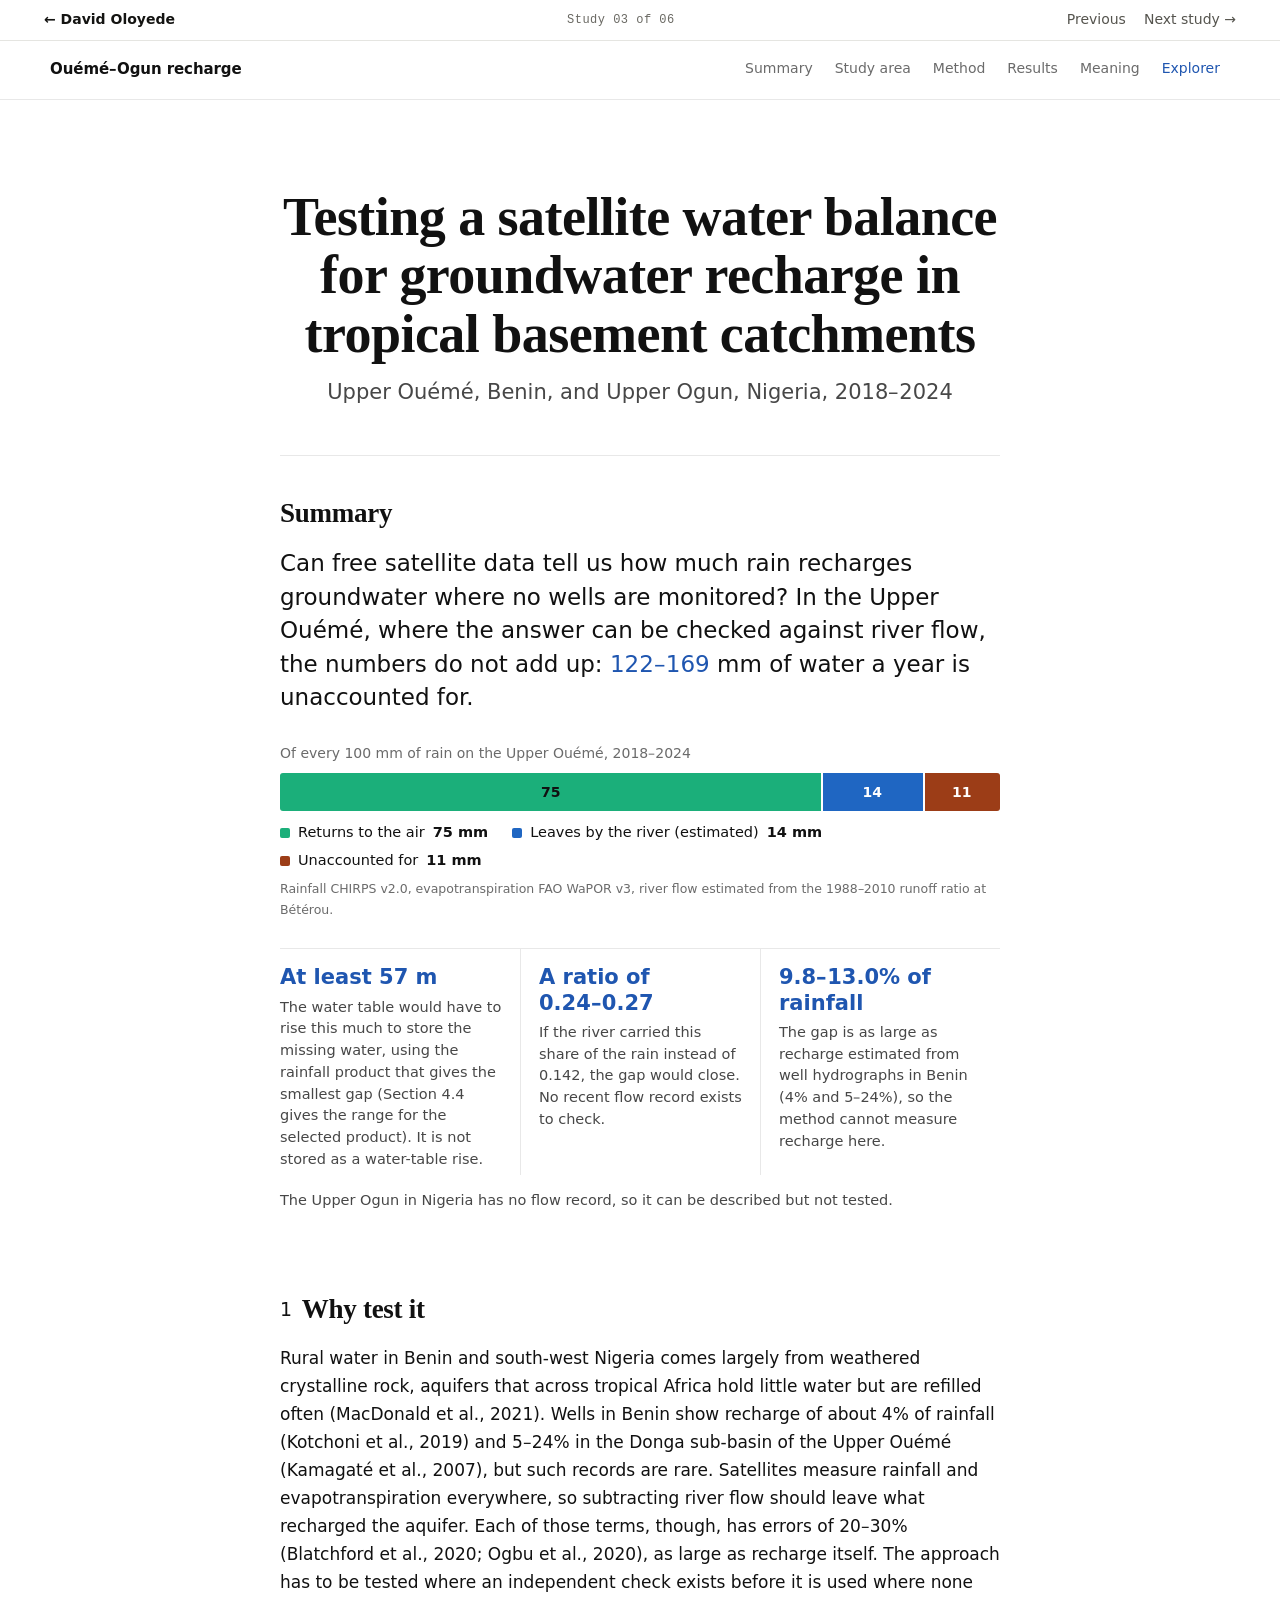
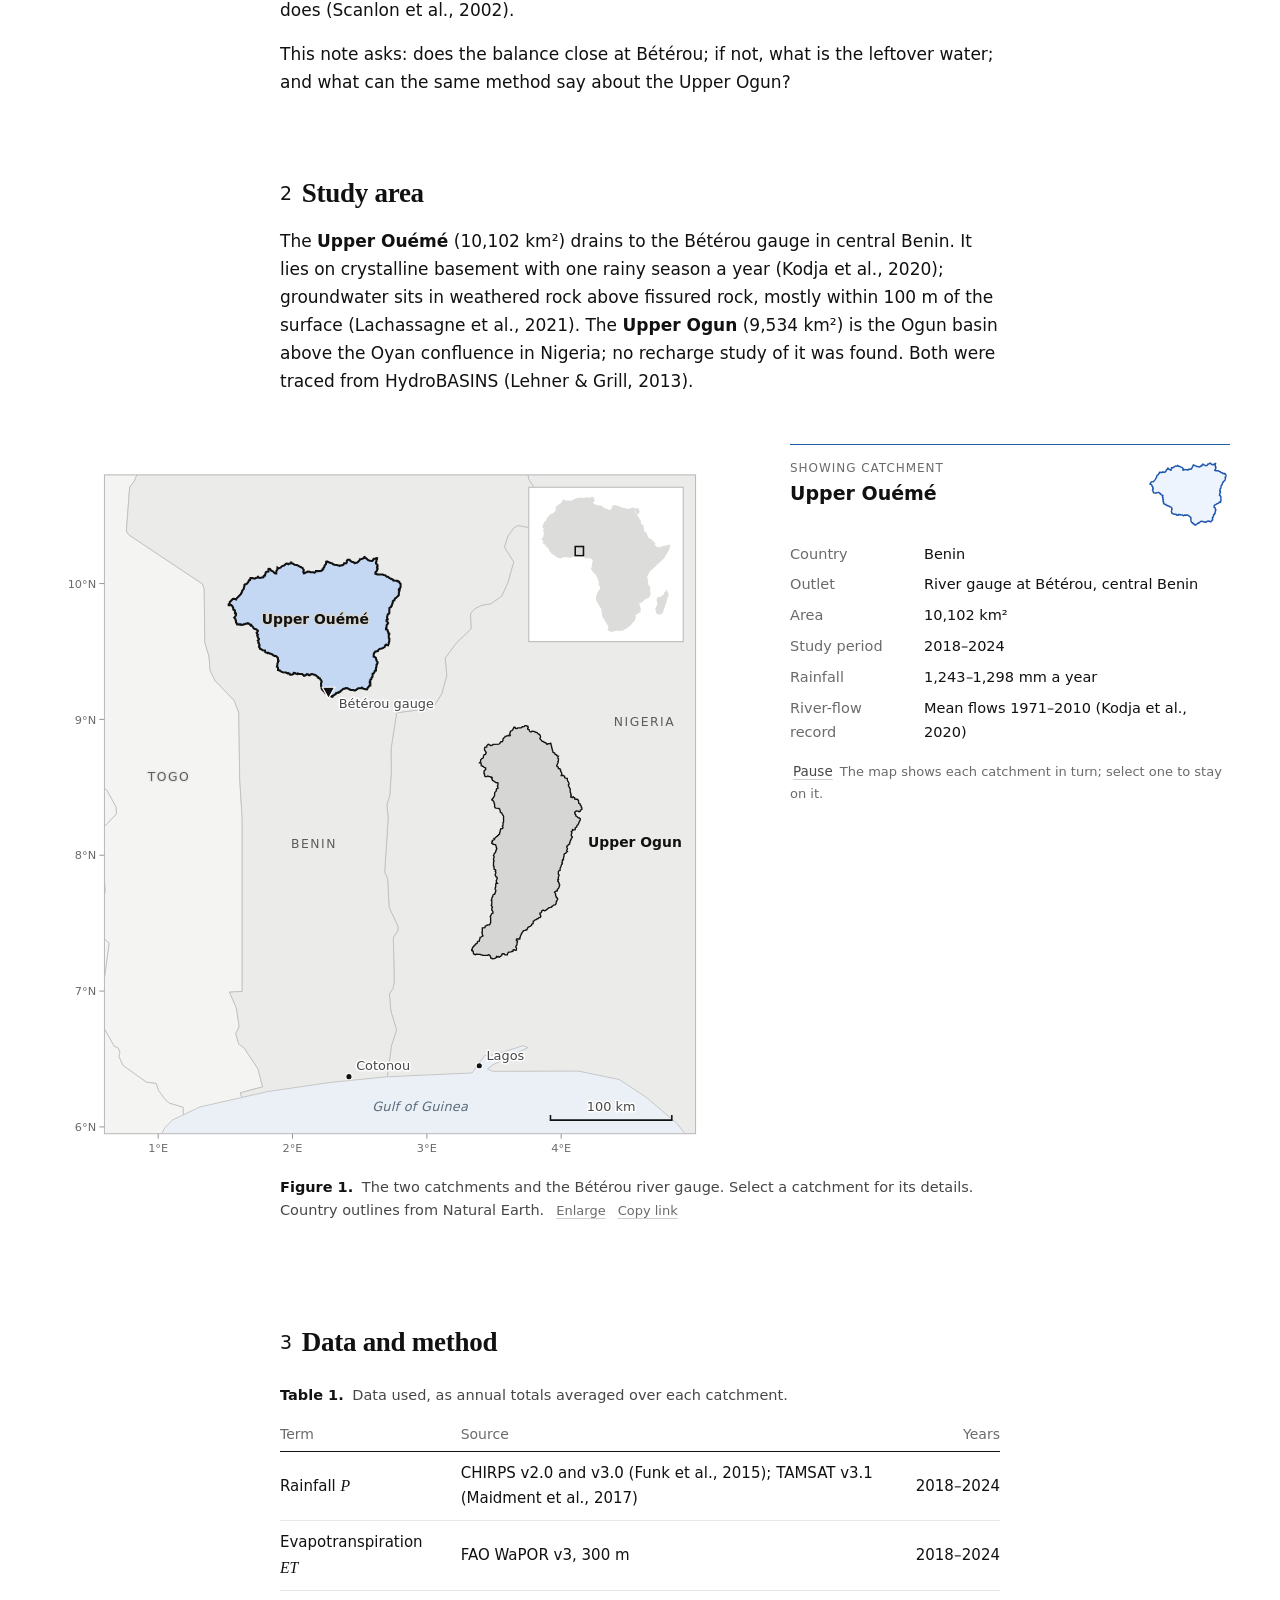
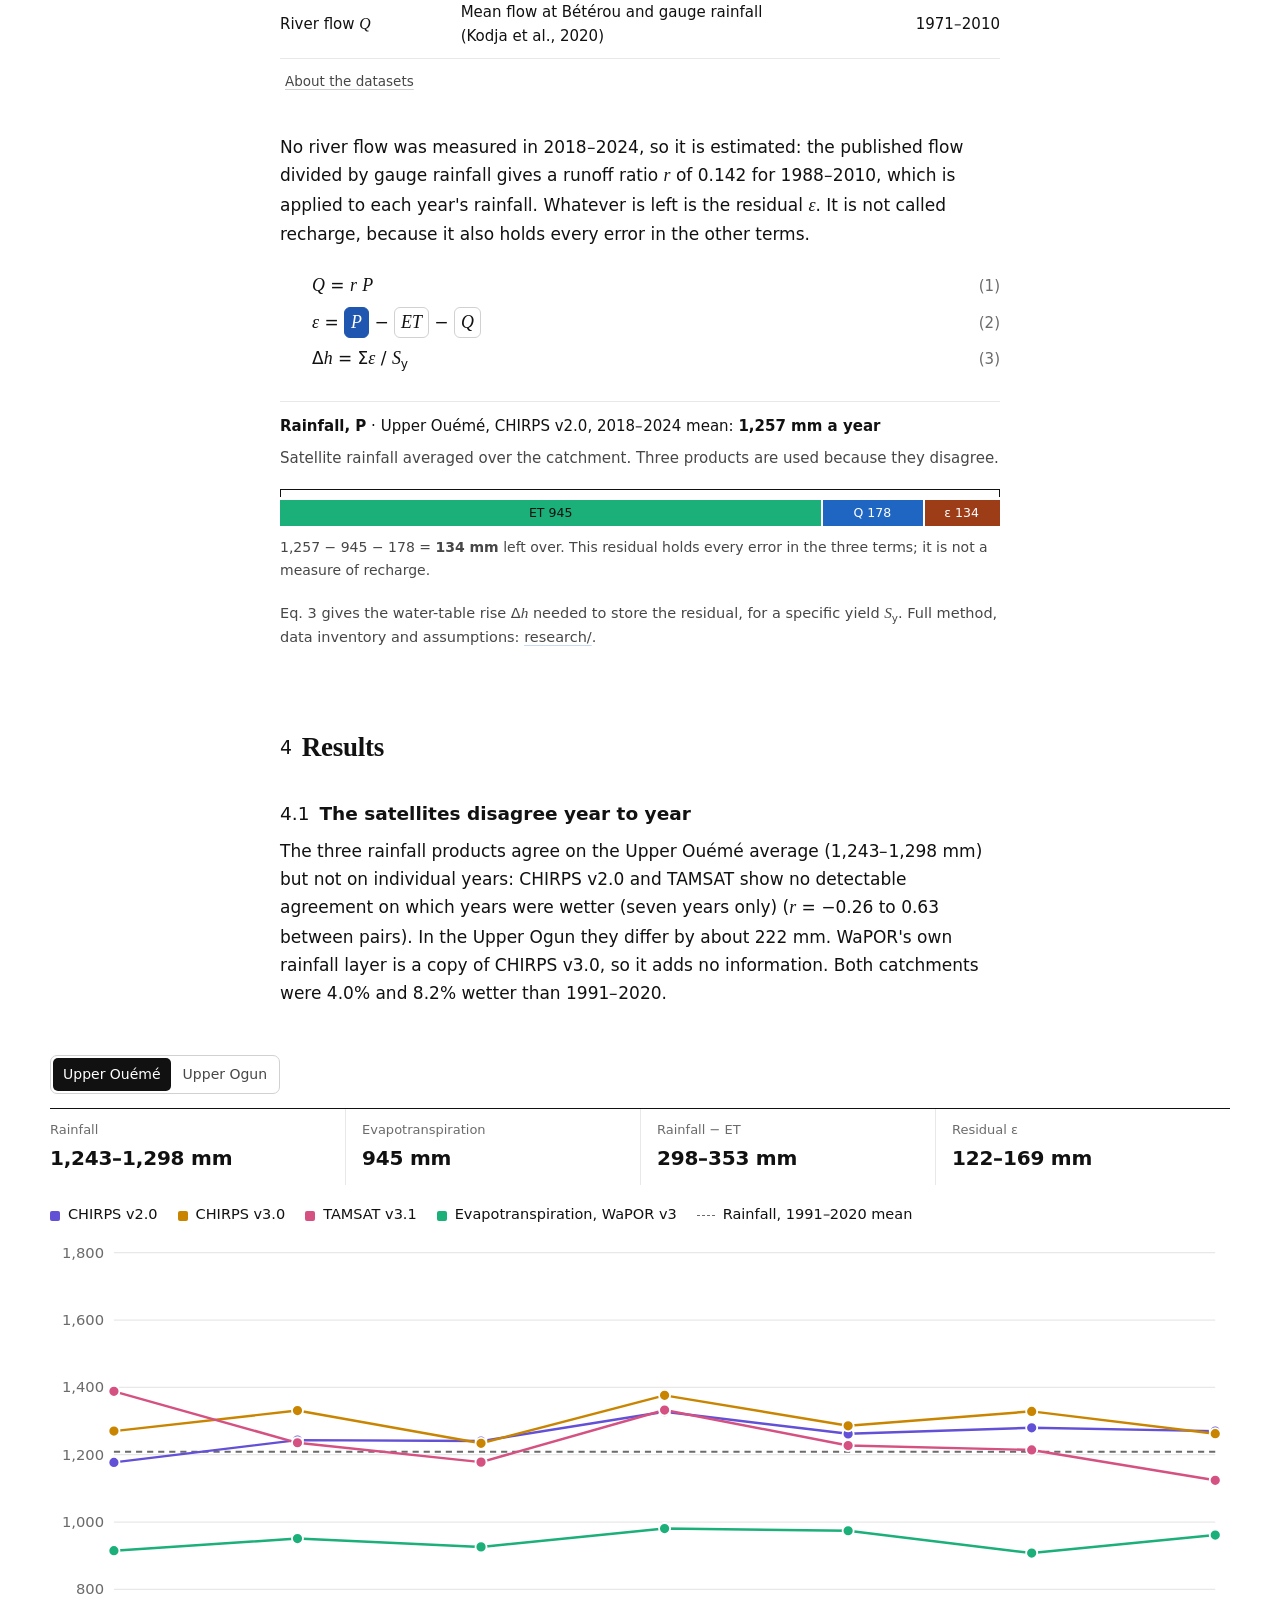
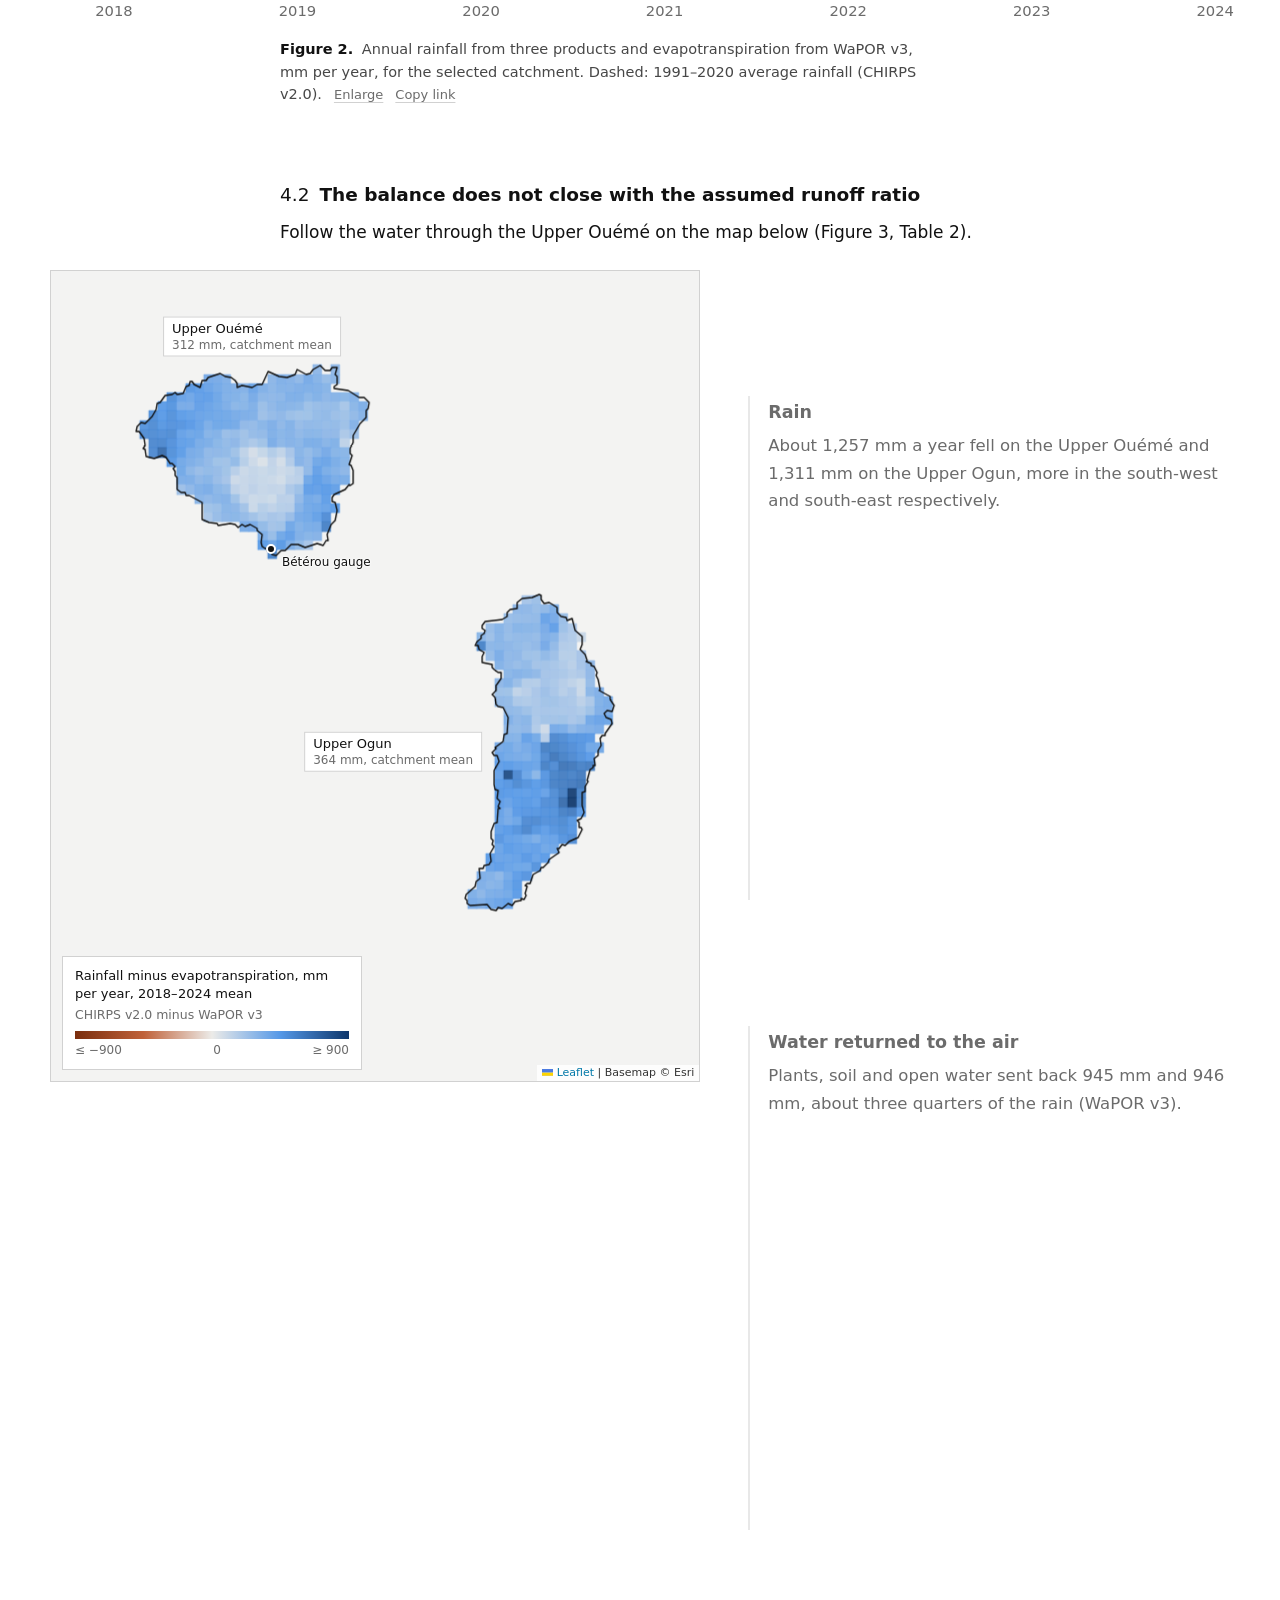
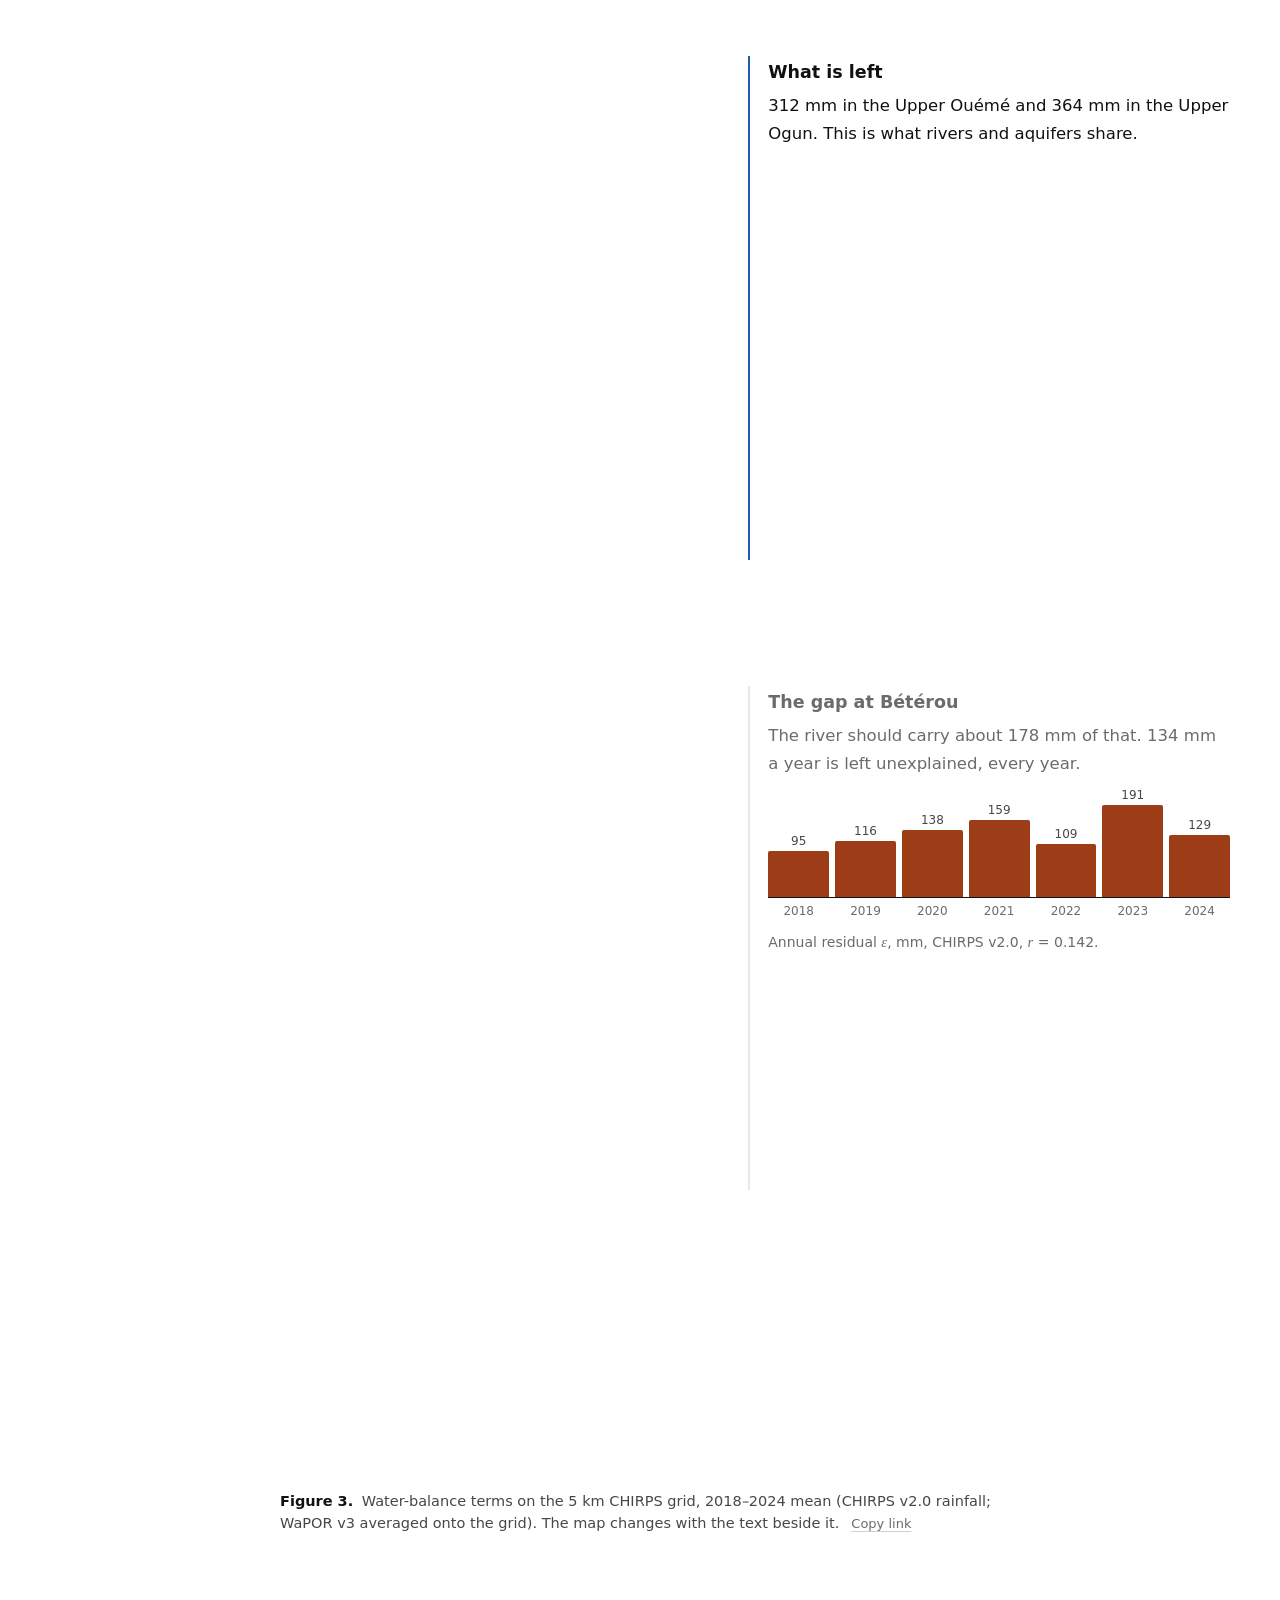
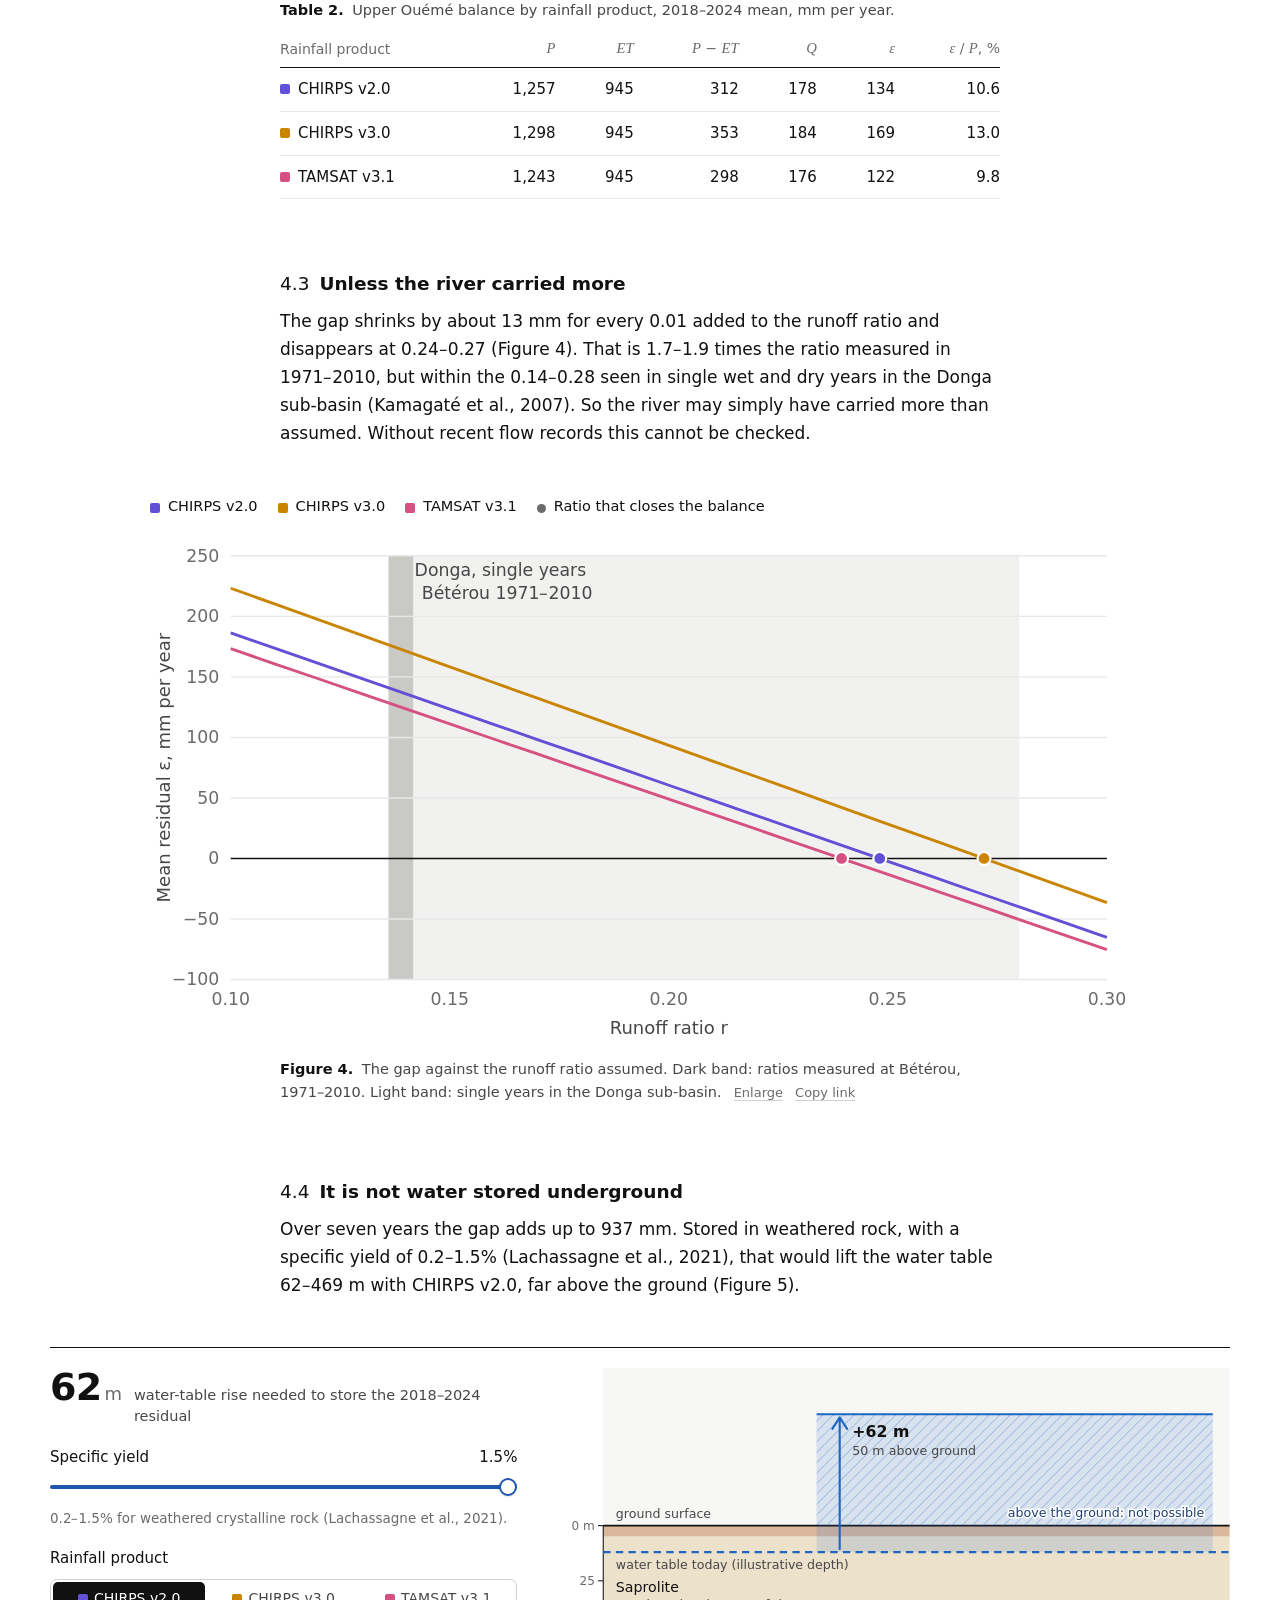
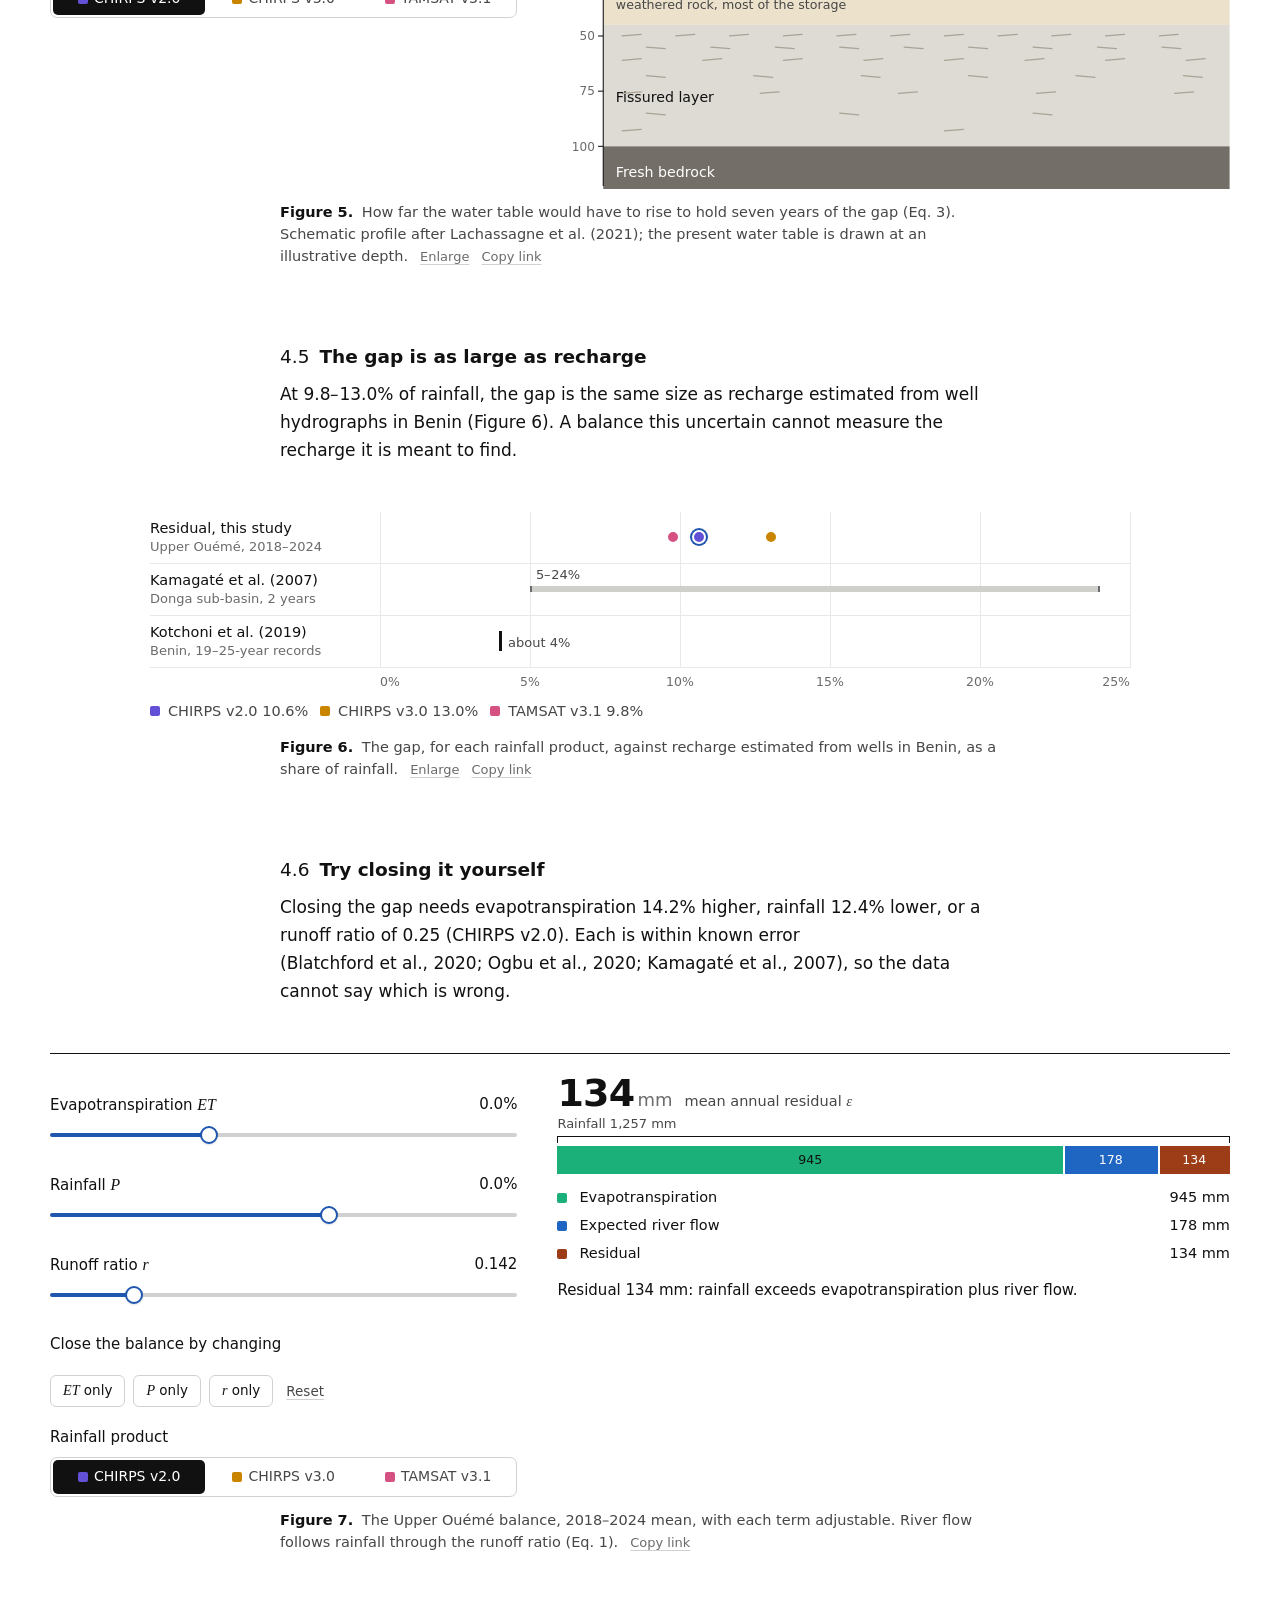
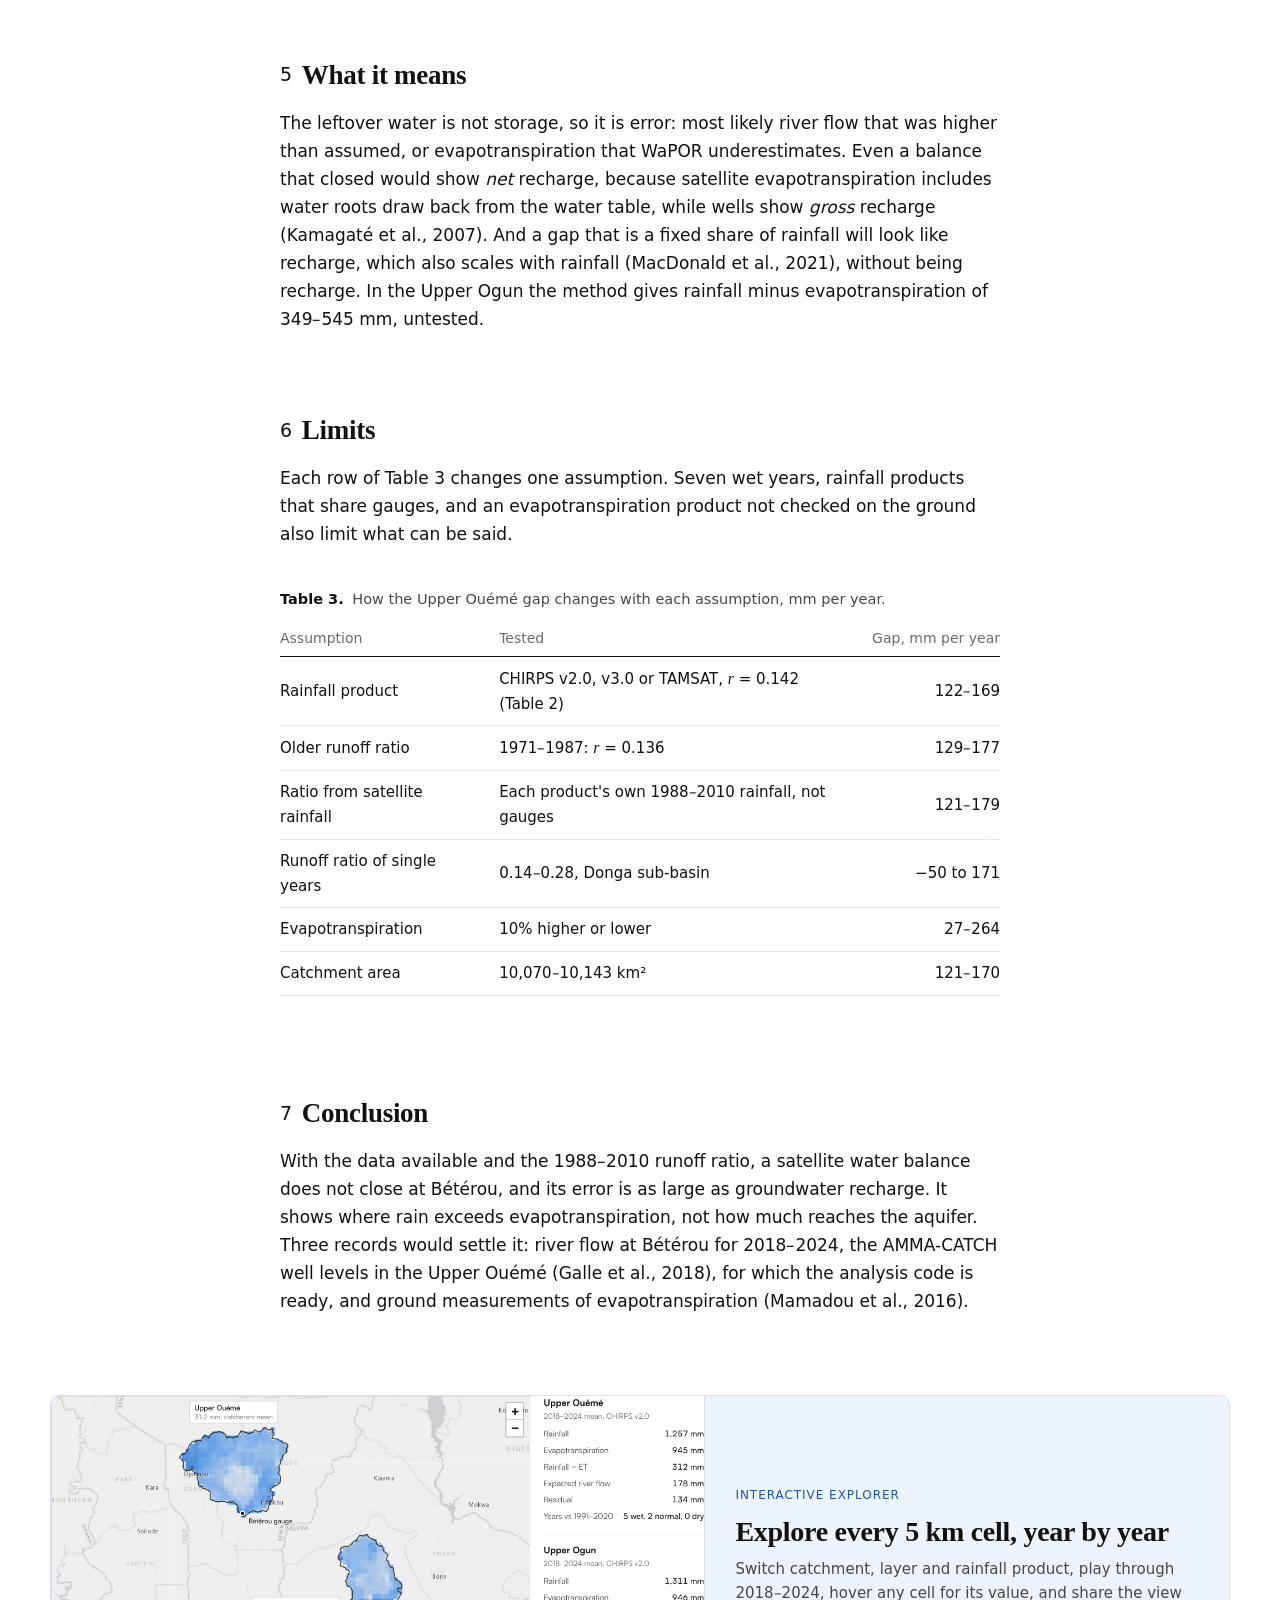
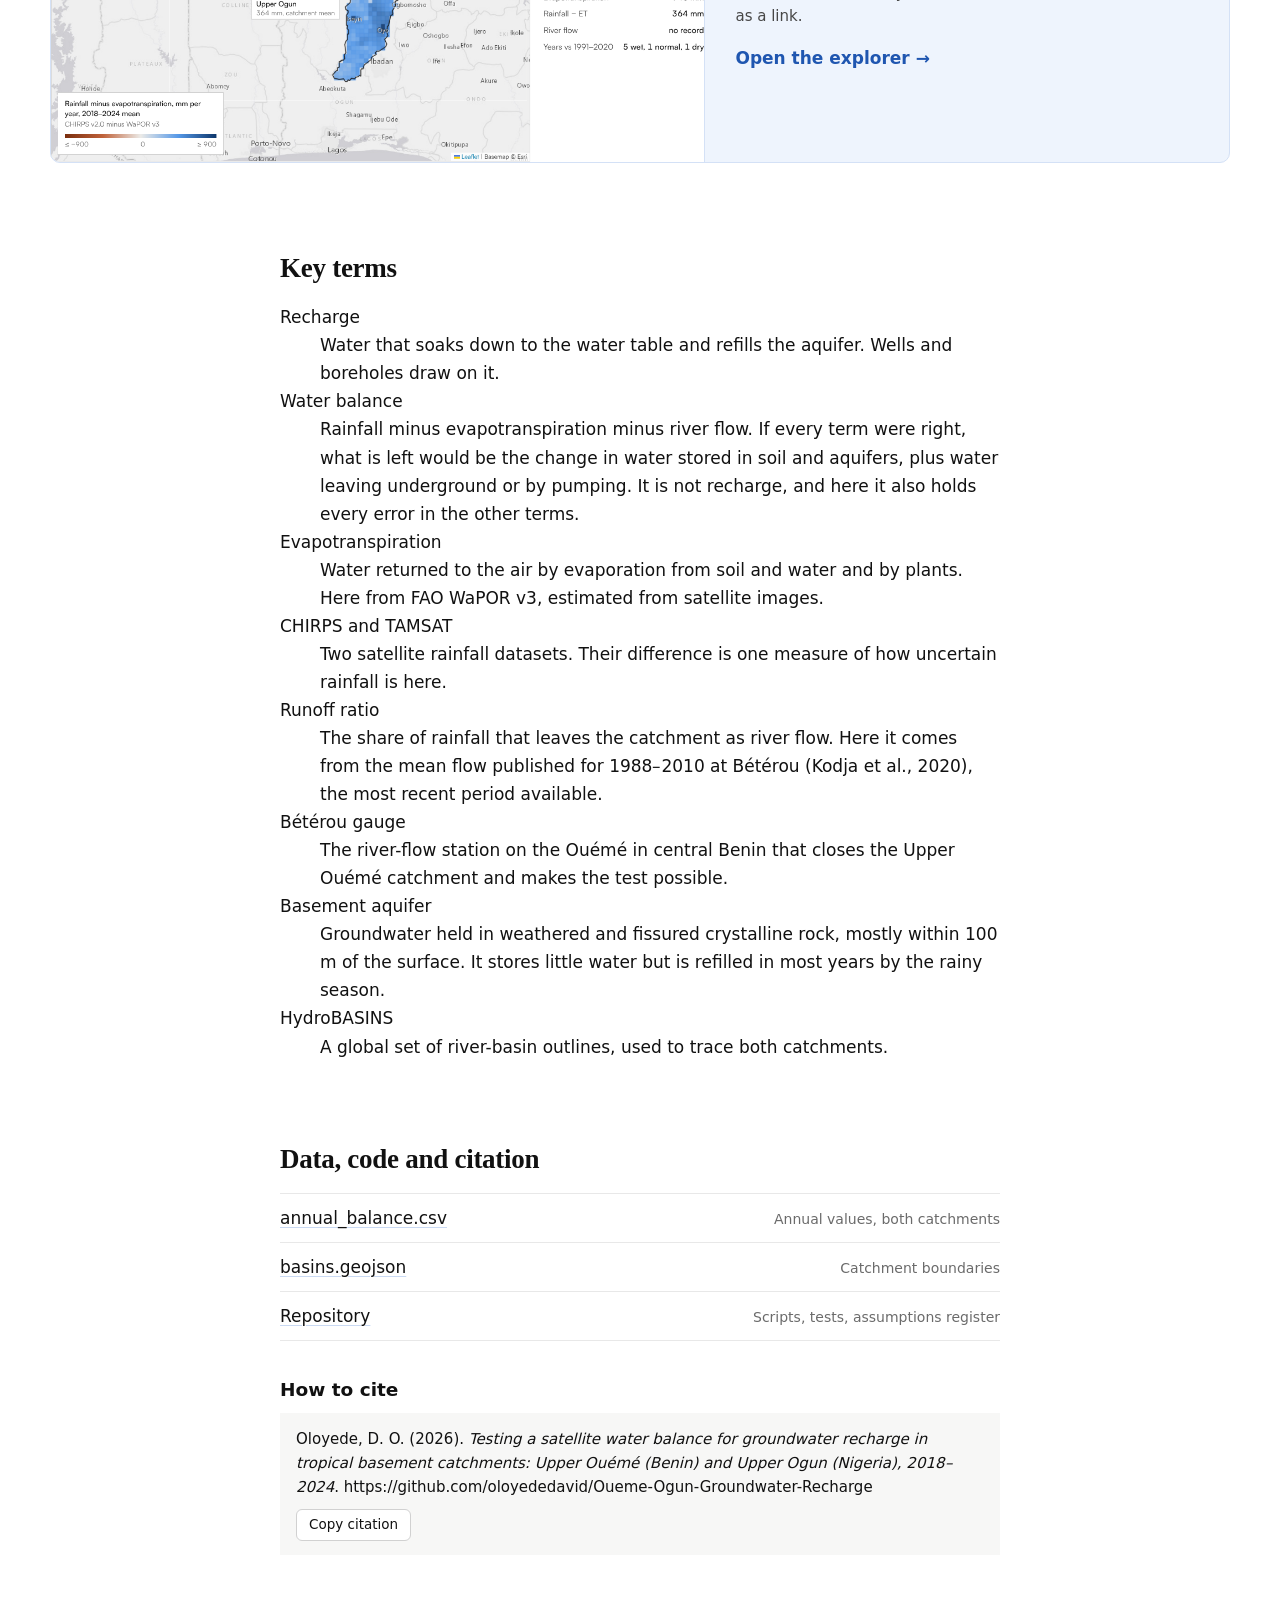
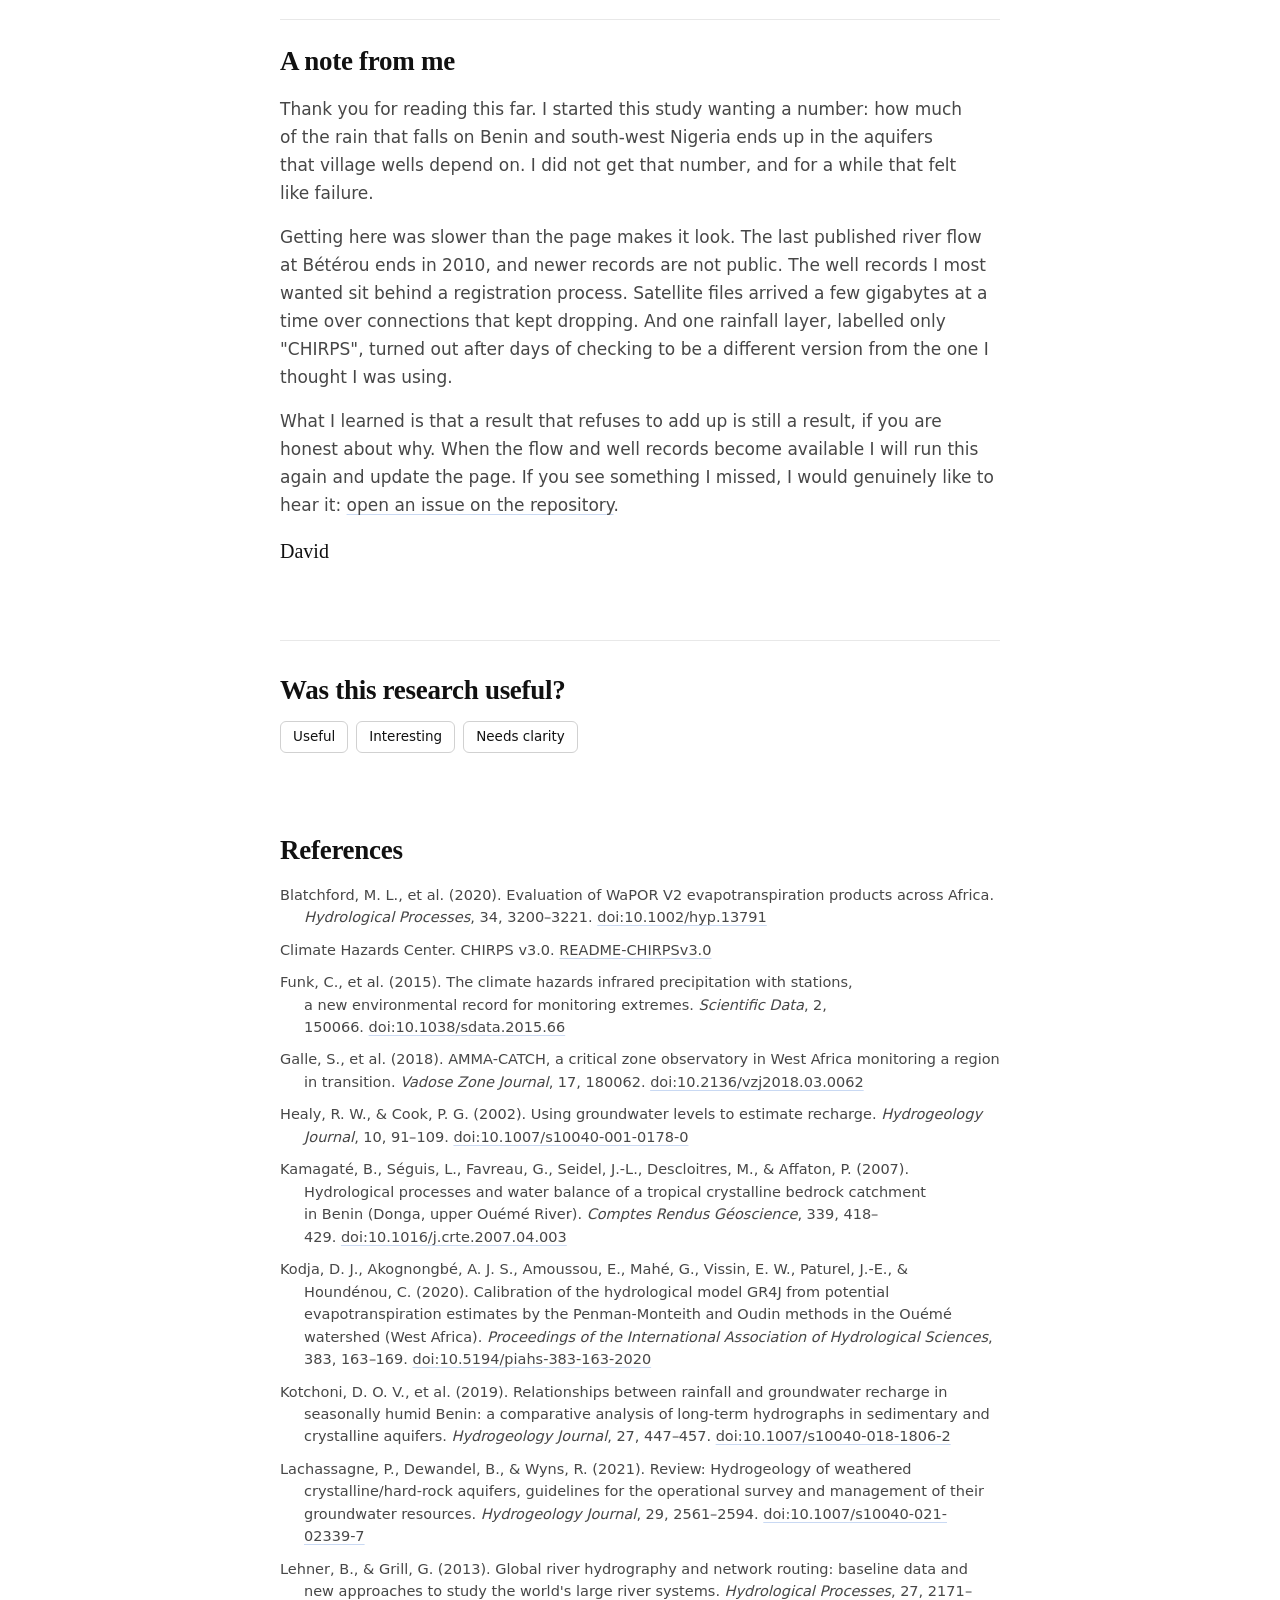
==== docs/index.html @ d3cb112f "Key terms on the study page" ====
<!DOCTYPE html>
<html lang="en">
<head>
    <meta charset="UTF-8">
    <meta name="viewport" content="width=device-width, initial-scale=1.0">
    <meta name="color-scheme" content="only light">
    <title>Testing a satellite water balance for groundwater recharge in tropical basement catchments</title>
<link rel="canonical" href="https://oloyededavid.github.io/Oueme-Ogun-Groundwater-Recharge/">
<meta property="og:image" content="https://oloyededavid.github.io/Oueme-Ogun-Groundwater-Recharge/assets/og.png">
<meta property="og:image:width" content="1200">
<meta property="og:image:height" content="630">
<meta name="twitter:card" content="summary_large_image">
    <meta name="description" content="A test of whether satellite rainfall (CHIRPS, TAMSAT) and evapotranspiration (FAO WaPOR v3) can estimate groundwater recharge in the Upper Ouémé (Benin), with an application to the Upper Ogun (Nigeria), 2018–2024.">
    <meta name="author" content="David Oloyede">
    <meta name="citation_title" content="Testing a satellite water balance for groundwater recharge in tropical basement catchments: Upper Ouémé (Benin) and Upper Ogun (Nigeria), 2018–2024">
    <meta name="citation_author" content="Oloyede, David">
    <meta name="citation_publication_date" content="2026/11/06">
    <meta name="citation_public_url" content="https://oloyededavid.github.io/Oueme-Ogun-Groundwater-Recharge/">
    <meta property="og:type" content="article">
    <meta property="og:title" content="Testing a satellite water balance for groundwater recharge in tropical basement catchments">
    <meta property="og:description" content="Upper Ouémé (Benin) and Upper Ogun (Nigeria), 2018–2024. With the runoff ratio observed in 1988–2010, the balance at Bétérou does not close, and the residual is as large as published recharge.">
    <meta property="og:url" content="https://oloyededavid.github.io/Oueme-Ogun-Groundwater-Recharge/">
    <link rel="icon" href="data:image/svg+xml,%3Csvg xmlns='http://www.w3.org/2000/svg' viewBox='0 0 32 32'%3E%3Crect width='32' height='32' rx='6' fill='%23111'/%3E%3Cpath d='M16 6c-3.6 4.6-5.6 7.7-5.6 10.2a5.6 5.6 0 0 0 11.2 0C21.6 13.7 19.6 10.6 16 6z' fill='%23fff'/%3E%3C/svg%3E">
    <link rel="preconnect" href="https://api.fontshare.com">
    <link rel="preconnect" href="https://cdn.fontshare.com" crossorigin>
    <link rel="stylesheet" href="https://api.fontshare.com/v2/css?f[]=satoshi@400,500,700&amp;display=swap">
    <link rel="stylesheet" href="https://api.fontshare.com/v2/css?f[]=zodiak@500,700&amp;display=swap">
    <link rel="stylesheet" href="vendor/leaflet-1.9.4/leaflet.css">
    <link rel="stylesheet" href="assets/style.css">
</head>
<body>
<!-- study-bar:start --><style>
.sn-bar{font:400 14px/1.4 'Range Dash','Satoshi',system-ui,-apple-system,'Segoe UI',sans-serif;background:#fff;border-bottom:1px solid #e5e5e1;color:#141412;position:relative;z-index:1000}
.sn-bar .sn-in{max-width:1240px;margin:0 auto;padding:4px 24px;display:flex;align-items:center;justify-content:space-between;gap:16px}
.sn-bar a{color:#141412;text-decoration:none;display:inline-flex;align-items:center;min-height:32px}.sn-bar a:hover{text-decoration:underline;text-underline-offset:4px}
.sn-home{font-weight:700}.sn-pos{color:#6a6963;font-family:ui-monospace,'SF Mono',Menlo,monospace;font-size:12px;letter-spacing:.04em}
.sn-pn{display:flex;gap:18px}.sn-pn a{color:#55544e}
.sn-next{font:400 16px/1.5 'Range Dash','Satoshi',system-ui,-apple-system,'Segoe UI',sans-serif;color:#141412;background:#fff;border-top:1px solid #ececea;margin-top:64px}
.sn-next .sn-in{max-width:1080px;margin:0 auto;padding:40px 24px 48px}
.sn-k{font-size:15px;color:#6a6963;margin:0 0 14px}
.sn-card{display:flex;align-items:center;gap:20px;text-decoration:none;color:inherit;background:#fafafa;border:1px solid #ececea;border-radius:22px;padding:14px 18px 14px 14px;transition:border-color .25s,background .25s}
.sn-card:hover{border-color:#d5d5d1;background:#f6f6f5}
.sn-media{flex:none;width:112px;height:84px;border-radius:14px;overflow:hidden;background:#eee}
.sn-media img{width:100%;height:100%;object-fit:cover;display:block;transition:transform .8s cubic-bezier(.2,.7,.2,1)}
.sn-card:hover .sn-media img{transform:scale(1.05)}
.sn-t{flex:1;min-width:0;display:flex;flex-direction:column;gap:4px}
.sn-t b{font-weight:500;font-size:clamp(17px,1.8vw,21px);line-height:1.25;letter-spacing:-.005em}
.sn-t span{font-size:15px;color:#62625d}
.sn-arrow{flex:none;width:46px;height:46px;border-radius:50%;border:1px solid #e4e4e0;background:#fff;display:grid;place-items:center;font-size:20px;color:#3a3a37;transition:transform .3s cubic-bezier(.2,.7,.2,1)}
.sn-card:hover .sn-arrow{transform:translateX(3px)}
.sn-back{display:flex;justify-content:center;gap:10px;margin-top:28px;font-size:15px;color:#62625d;text-decoration:none}
.sn-back:hover{color:#141412}
@media (max-width:620px){.sn-media{width:72px;height:72px}.sn-t span{display:none}.sn-pos{display:none}}
@media (prefers-reduced-motion:reduce){.sn-media img,.sn-arrow{transition:none}}
</style><nav class="sn-bar" aria-label="Portfolio"><div class="sn-in"><a class="sn-home" href="https://oloyededavid.github.io/geospatial-rs-portfolio/">← David Oloyede</a><span class="sn-pos">Study 03 of 06</span><span class="sn-pn"><a href="https://oloyededavid.github.io/Ogun-Catchment-Coast-Observatory/" title="Surface water from headwaters to lagoon: rainfall, soil moisture and flooding, 2019–2024">Previous</a><a href="https://oloyededavid.github.io/Groundwater-Storage-Gravimetry/" title="Water storage in the Lake Chad basin from GRACE and GRACE-FO, 2002–2026">Next study →</a></span></div></nav><!-- study-bar:end -->
<nav class="skipnav" aria-label="Skip link"><a class="skip" href="#abstract">Skip to the summary</a></nav>

<noscript><p style="max-width:720px;margin:12px auto;padding:10px 14px;border:1px solid #d9d9d5;border-radius:6px;background:#fff;color:#141412;font:400 14px/1.5 system-ui,sans-serif">Turn on JavaScript to see the maps, charts and the numbers that are read from the data files. The text is readable without it.</p></noscript>
<header class="site-header">
    <div class="site-inner">
        <a class="site-id" href="#top">Ouémé–Ogun recharge</a>
        <nav class="toc" aria-label="Sections">
            <a href="#abstract">Summary</a>
            <a href="#study-area">Study area</a>
            <a href="#data-method">Method</a>
            <a href="#results">Results</a>
            <a href="#discussion">Meaning</a>
            <a href="explore.html" class="toc-ex">Explorer</a>
        </nav>
    </div>
    <div class="progress" aria-hidden="true"><span id="progress"></span></div>
</header>

<main class="article" id="top">
    <header class="title">
        <h1>Testing a satellite water balance for groundwater recharge in tropical basement catchments</h1>
        <p class="subtitle">Upper Ouémé, Benin, and Upper Ogun, Nigeria, 2018–2024</p>
    </header>

    <section id="abstract" data-reveal class="abstract" aria-labelledby="h-abstract">
        <h2 id="h-abstract">Summary</h2>
        <p class="lede">Can free satellite data tell us how much rain recharges groundwater where no wells are monitored? In the Upper Ouémé, where the answer can be checked against river flow, the numbers do not add up: <span class="num hl" data-v="gapRange">—</span> mm of water a year is unaccounted for.</p>
        <div class="rain100" id="rain100">
            <p class="rain100-head">Of every 100 mm of rain on the Upper Ouémé, 2018–2024</p>
            <div class="rain100-bar" id="rain100-bar" aria-hidden="true"></div>
            <ul class="rain100-key" id="rain100-key"></ul>
            <p class="rain100-note">Rainfall CHIRPS v2.0, evapotranspiration FAO WaPOR v3, river flow estimated from the 1988–2010 runoff ratio at Bétérou.</p>
        </div>
        <ol class="findings">
            <li><b class="hl">At least <span data-v="riseMin">—</span> m</b><span class="f-text">The water table would have to rise this much to store the missing water, using the rainfall product that gives the smallest gap (Section 4.4 gives the range for the selected product). It is not stored as a water-table rise.</span></li>
            <li><b class="hl">A ratio of <span data-v="needRatioRange">—</span></b><span class="f-text">If the river carried this share of the rain instead of <span data-v="ratio">—</span>, the gap would close. No recent flow record exists to check.</span></li>
            <li><b class="hl"><span data-v="gapPctRange">—</span>% of rainfall</b><span class="f-text">The gap is as large as recharge estimated from well hydrographs in Benin (4% and 5–24%), so the method cannot measure recharge here.</span></li>
        </ol>
        <p class="small">The Upper Ogun in Nigeria has no flow record, so it can be described but not tested.</p>
    </section>

    <section id="introduction" data-reveal aria-labelledby="h-intro">
        <h2 id="h-intro"><span class="n">1</span>Why test it</h2>
        <p>Rural water in Benin and south-west Nigeria comes largely from weathered crystalline rock, aquifers that across tropical Africa hold little water but are refilled often <span class="cite">(MacDonald et al., 2021)</span>. Wells in Benin show recharge of about 4% of rainfall <span class="cite">(Kotchoni et al., 2019)</span> and 5–24% in the Donga sub-basin of the Upper Ouémé <span class="cite">(Kamagaté et al., 2007)</span>, but such records are rare. Satellites measure rainfall and evapotranspiration everywhere, so subtracting river flow should leave what recharged the aquifer. Each of those terms, though, has errors of 20–30% (<span class="cite">Blatchford et al., 2020</span>; <span class="cite">Ogbu et al., 2020</span>), as large as recharge itself. The approach has to be tested where an independent check exists before it is used where none does <span class="cite">(Scanlon et al., 2002)</span>.</p>
        <p>This note asks: does the balance close at Bétérou; if not, what is the leftover water; and what can the same method say about the Upper Ogun?</p>
    </section>

    <section id="study-area" data-reveal aria-labelledby="h-area">
        <h2 id="h-area"><span class="n">2</span>Study area</h2>
        <p>The <strong>Upper Ouémé</strong> (<span class="num" data-v="oArea">—</span> km²) drains to the Bétérou gauge in central Benin. It lies on crystalline basement with one rainy season a year <span class="cite">(Kodja et al., 2020)</span>; groundwater sits in weathered rock above fissured rock, mostly within 100 m of the surface <span class="cite">(Lachassagne et al., 2021)</span>. The <strong>Upper Ogun</strong> (<span class="num" data-v="gArea">—</span> km²) is the Ogun basin above the Oyan confluence in Nigeria; no recharge study of it was found. Both were traced from HydroBASINS (<span class="cite">Lehner &amp; Grill, 2013</span>).</p>
    </section>
    <figure class="wide reveal" id="fig-1" data-source="HydroBASINS level 9 (Lehner &amp; Grill, 2013); Natural Earth 1:50 m">
        <div class="map-pair">
            <svg id="locator" class="locator" viewBox="0 0 680 700" role="group" aria-label="Map of Benin and south-west Nigeria showing the Upper Ouémé and Upper Ogun catchments and the Bétérou gauge; select a catchment for its details"></svg>
            <aside class="basin-info" id="basin-info" aria-live="polite"></aside>
        </div>
        <figcaption><b>Figure 1.</b> The two catchments and the Bétérou river gauge. Select a catchment for its details. Country outlines from Natural Earth.</figcaption>
    </figure>

    <section id="data-method" data-reveal aria-labelledby="h-data">
        <h2 id="h-data"><span class="n">3</span>Data and method</h2>
        <figure class="tablefig">
            <figcaption id="cap-t1"><b>Table 1.</b> Data used, as annual totals averaged over each catchment.</figcaption>
            <div class="table-wrap">
                <table aria-labelledby="cap-t1">
                    <thead><tr><th class="text">Term</th><th class="text">Source</th><th>Years</th></tr></thead>
                    <tbody>
                        <tr><td class="text">Rainfall <var>P</var></td><td class="text">CHIRPS v2.0 and v3.0 <span class="cite">(Funk et al., 2015)</span>; TAMSAT v3.1 <span class="cite">(Maidment et al., 2017)</span></td><td>2018–2024</td></tr>
                        <tr><td class="text">Evapotranspiration <var>ET</var></td><td class="text">FAO WaPOR v3, 300 m</td><td>2018–2024</td></tr>
                        <tr><td class="text">River flow <var>Q</var></td><td class="text">Mean flow at Bétérou and gauge rainfall <span class="cite">(Kodja et al., 2020)</span></td><td>1971–2010</td></tr>
                    </tbody>
                </table>
            </div>
            <p class="table-note"><button type="button" class="button quiet" id="open-datasets" aria-haspopup="dialog">About the datasets</button></p>
        </figure>
        <p>No river flow was measured in 2018–2024, so it is estimated: the published flow divided by gauge rainfall gives a runoff ratio <var>r</var> of <span class="num" data-v="ratio">—</span> for 1988–2010, which is applied to each year's rainfall. Whatever is left is the residual <var>ε</var>. It is not called recharge, because it also holds every error in the other terms.</p>
        <div class="eq" role="group" aria-label="Equations 1 to 3">
            <div><span><var>Q</var> = <var>r</var> <var>P</var></span><span>(1)</span></div>
            <div><span class="eq-terms"><var>ε</var> = <button type="button" class="term" data-term="P"><var>P</var></button> − <button type="button" class="term" data-term="ET"><var>ET</var></button> − <button type="button" class="term" data-term="Q"><var>Q</var></button></span><span>(2)</span></div>
            <div><span>Δ<var>h</var> = Σ<var>ε</var> / <var>S</var><sub>y</sub></span><span>(3)</span></div>
        </div>
        <div class="eqx" id="eqx" aria-live="polite"></div>
        <p class="small">Eq. 3 gives the water-table rise Δ<var>h</var> needed to store the residual, for a specific yield <var>S</var><sub>y</sub>. Full method, data inventory and assumptions: <a href="https://github.com/oloyededavid/Oueme-Ogun-Groundwater-Recharge/tree/main/research">research/</a>.</p>
    </section>

    <section id="results" aria-labelledby="h-results">
        <h2 id="h-results"><span class="n">4</span>Results</h2>
        <h3 id="h-rain"><span class="n">4.1</span>The satellites disagree year to year</h3>
        <p>The three rainfall products agree on the Upper Ouémé average (<span class="num" data-v="oPrange">—</span> mm) but not on individual years: CHIRPS v2.0 and TAMSAT show no detectable agreement on which years were wetter (seven years only) (<var>r</var> = <span class="num" data-v="corrO">—</span> between pairs). In the Upper Ogun they differ by about <span class="num" data-v="gSpread">—</span> mm. WaPOR's own rainfall layer is a copy of CHIRPS v3.0, so it adds no information. Both catchments were <span class="num" data-v="oWet">—</span>% and <span class="num" data-v="gWet">—</span>% wetter than 1991–2020.</p>
    </section>
    <figure class="wide reveal" id="fig-rain" data-source="CHIRPS v2.0 and v3.0 (Climate Hazards Center), TAMSAT v3.1 (University of Reading), FAO WaPOR v3; catchment means computed in scripts/03_analysis.py">
        <div class="fig-bar">
            <div class="seg" id="basin-seg" role="group" aria-label="Catchment"></div>
        </div>
        <dl class="basin-stats" id="basin-stats" aria-live="polite"></dl>
        <div id="rainchart"></div>
        <figcaption><b>Figure 2.</b> Annual rainfall from three products and evapotranspiration from WaPOR v3, mm per year, for the selected catchment. Dashed: 1991–2020 average rainfall (CHIRPS v2.0).</figcaption>
    </figure>

    <section aria-labelledby="h-close">
        <h3 id="h-close"><span class="n">4.2</span>The balance does not close with the assumed runoff ratio</h3>
        <p>Follow the water through the Upper Ouémé on the map below (Figure 3, Table 2).</p>
    </section>
    <figure class="wide" id="fig-map" style="margin-top:8px">
    <div class="scrolly">
        <div class="scrolly-map">
            <div class="map" id="story-map" role="group" aria-label="Map of the water-balance terms on the 5 km grid; it changes with the text beside it"></div>
            <div class="legend" id="story-legend">
                <div class="t" id="sl-title">—</div>
                <div class="s" id="sl-source">—</div>
                <div class="ramp" id="sl-ramp"></div>
                <div class="ramp-ticks"><span id="sl-min">—</span><span id="sl-mid">—</span><span id="sl-max">—</span></div>
            </div>
        </div>
        <div class="steps">
            <div class="step" data-step="rain">
                <h3>Rain</h3>
                <p>About <span class="num" data-v="oP">—</span> mm a year fell on the Upper Ouémé and <span class="num" data-v="gP">—</span> mm on the Upper Ogun, more in the south-west and south-east respectively.</p>
            </div>
            <div class="step" data-step="et">
                <h3>Water returned to the air</h3>
                <p>Plants, soil and open water sent back <span class="num" data-v="oET">—</span> mm and <span class="num" data-v="gET">—</span> mm, about three quarters of the rain (WaPOR v3).</p>
            </div>
            <div class="step" data-step="left">
                <h3>What is left</h3>
                <p><span class="num" data-v="oLeft">—</span> mm in the Upper Ouémé and <span class="num" data-v="gLeft">—</span> mm in the Upper Ogun. This is what rivers and aquifers share.</p>
            </div>
            <div class="step" data-step="gap">
                <h3>The gap at Bétérou</h3>
                <p>The river should carry about <span class="num" data-v="oQ">—</span> mm of that. <span class="num" data-v="oGap">—</span> mm a year is left unexplained, every year.</p>
                <div class="bars7" id="bars7" role="img"></div>
                <div class="bars7-axis"><span>2018</span><span>2019</span><span>2020</span><span>2021</span><span>2022</span><span>2023</span><span>2024</span></div>
                <p class="small">Annual residual <var>ε</var>, mm, CHIRPS v2.0, <var>r</var> = <span data-v="ratio">—</span>.</p>
            </div>
        </div>
    </div>
    <figcaption><b>Figure 3.</b> Water-balance terms on the 5 km CHIRPS grid, 2018–2024 mean (CHIRPS v2.0 rainfall; WaPOR v3 averaged onto the grid). The map changes with the text beside it.</figcaption>
    </figure>

    <figure class="tablefig">
        <figcaption id="cap-t2"><b>Table 2.</b> Upper Ouémé balance by rainfall product, 2018–2024 mean, mm per year.</figcaption>
        <div class="table-wrap">
            <table id="table-2" aria-labelledby="cap-t2">
                <thead><tr><th class="text">Rainfall product</th><th><var>P</var></th><th><var>ET</var></th><th><var>P</var> − <var>ET</var></th><th><var>Q</var></th><th><var>ε</var></th><th><var>ε</var> / <var>P</var>, %</th></tr></thead>
                <tbody></tbody>
            </table>
        </div>
    </figure>

    <section aria-labelledby="h-ratio">
        <h3 id="h-ratio"><span class="n">4.3</span>Unless the river carried more</h3>
        <p>The gap shrinks by about <span class="num" data-v="perHundredth">—</span> mm for every 0.01 added to the runoff ratio and disappears at <span class="num" data-v="needRatioRange">—</span> (Figure 4). That is <span class="num" data-v="ratioMult">—</span> times the ratio measured in 1971–2010, but within the 0.14–0.28 seen in single wet and dry years in the Donga sub-basin <span class="cite">(Kamagaté et al., 2007)</span>. So the river may simply have carried more than assumed. Without recent flow records this cannot be checked.</p>
    </section>
    <figure class="wide reveal" id="fig-ratio" data-source="Published Bétérou flows (Kodja et al., 2020); Donga ratios (Kamagaté et al., 2007); residuals computed in scripts/03_analysis.py">
        <div id="ratiochart"></div>
        <figcaption><b>Figure 4.</b> The gap against the runoff ratio assumed. Dark band: ratios measured at Bétérou, 1971–2010. Light band: single years in the Donga sub-basin.</figcaption>
    </figure>

    <section aria-labelledby="h-storage">
        <h3 id="h-storage"><span class="n">4.4</span>It is not water stored underground</h3>
        <p>Over seven years the gap adds up to <span class="num" data-v="selCum">—</span> mm. Stored in weathered rock, with a specific yield of 0.2–1.5% <span class="cite">(Lachassagne et al., 2021)</span>, that would lift the water table <span class="num" data-v="selRiseRange">—</span> m with <span data-v="selName">—</span>, far above the ground (Figure 5).</p>
    </section>
    <figure class="wide reveal" id="fig-storage" data-source="Profile schematic after Lachassagne et al. (2021); rise from Eq. 3 with the 2018–2024 residual">
        <div class="interactive">
            <div>
                <div class="readout" aria-live="polite"><span class="big"><span id="rise-out">—</span><small>m</small></span><span class="what">water-table rise needed to store the 2018–2024 residual</span></div>
                <div class="control">
                    <label for="sy">Specific yield <output id="sy-out" for="sy">1.5%</output></label>
                    <input type="range" id="sy" min="0.2" max="1.5" step="0.1" value="1.5">
                    <div class="hint">0.2–1.5% for weathered crystalline rock <span class="cite">(Lachassagne et al., 2021)</span>.</div>
                </div>
                <div class="control">
                    <div class="label" id="prod-l3">Rainfall product</div>
                    <div class="seg fill" data-prod-seg role="group" aria-labelledby="prod-l3"></div>
                </div>
            </div>
            <svg id="section" class="section" viewBox="0 0 640 400" role="img"></svg>
        </div>
        <figcaption><b>Figure 5.</b> How far the water table would have to rise to hold seven years of the gap (Eq. 3). Schematic profile after Lachassagne et al. (2021); the present water table is drawn at an illustrative depth.</figcaption>
    </figure>

    <section aria-labelledby="h-scale">
        <h3 id="h-scale"><span class="n">4.5</span>The gap is as large as recharge</h3>
        <p>At <span class="num" data-v="gapPctRange">—</span>% of rainfall, the gap is the same size as recharge estimated from well hydrographs in Benin (Figure 6). A balance this uncertain cannot measure the recharge it is meant to find.</p>
    </section>
    <figure class="wide reveal" id="fig-recharge" data-source="Kotchoni et al. (2019); Kamagaté et al. (2007); residuals computed in scripts/03_analysis.py">
        <div id="scale" role="img" aria-label="Residual and published recharge as a share of rainfall"></div>
        <figcaption><b>Figure 6.</b> The gap, for each rainfall product, against recharge estimated from wells in Benin, as a share of rainfall.</figcaption>
    </figure>

    <section aria-labelledby="h-sens">
        <h3 id="h-sens"><span class="n">4.6</span>Try closing it yourself</h3>
        <p>Closing the gap needs evapotranspiration <span class="num" data-v="needET">—</span>% higher, rainfall <span class="num" data-v="needRain">—</span>% lower, or a runoff ratio of <span class="num" data-v="needRatio">—</span> (<span data-v="selName">—</span>). Each is within known error (<span class="cite">Blatchford et al., 2020</span>; <span class="cite">Ogbu et al., 2020</span>; <span class="cite">Kamagaté et al., 2007</span>), so the data cannot say which is wrong.</p>
    </section>
    <figure class="wide reveal" id="fig-closing">
        <div class="interactive">
            <div>
                <div class="control">
                    <label for="fx-et"><span>Evapotranspiration <var>ET</var></span> <output id="fx-et-out" for="fx-et">0.0%</output></label>
                    <input type="range" id="fx-et" min="-20" max="40" step="0.1" value="0">
                </div>
                <div class="control">
                    <label for="fx-rain"><span>Rainfall <var>P</var></span> <output id="fx-rain-out" for="fx-rain">0.0%</output></label>
                    <input type="range" id="fx-rain" min="-30" max="20" step="0.1" value="0">
                </div>
                <div class="control">
                    <label for="fx-ratio"><span>Runoff ratio <var>r</var></span> <output id="fx-ratio-out" for="fx-ratio">0.142</output></label>
                    <input type="range" id="fx-ratio" min="0.10" max="0.35" step="0.001" value="0.142">
                </div>
                <div class="control">
                    <div class="label" id="preset-l">Close the balance by changing</div>
                    <div class="buttons" role="group" aria-labelledby="preset-l">
                        <button type="button" class="button" data-preset="et"><var>ET</var> only</button>
                        <button type="button" class="button" data-preset="rain"><var>P</var> only</button>
                        <button type="button" class="button" data-preset="ratio"><var>r</var> only</button>
                        <button type="button" class="button quiet" data-preset="reset">Reset</button>
                    </div>
                </div>
                <div class="control">
                    <div class="label" id="prod-l5">Rainfall product</div>
                    <div class="seg fill" data-prod-seg role="group" aria-labelledby="prod-l5"></div>
                </div>
            </div>
            <div>
                <div class="readout"><span class="big"><span id="fx-gap">—</span><small>mm</small></span><span class="what">mean annual residual <var>ε</var></span></div>
                <div class="budget" id="fx-bar" aria-hidden="true"></div>
                <ul class="keylist" id="fx-keys"></ul>
                <p class="status" id="fx-status" role="status"></p>
            </div>
        </div>
        <figcaption><b>Figure 7.</b> The Upper Ouémé balance, 2018–2024 mean, with each term adjustable. River flow follows rainfall through the runoff ratio (Eq. 1).</figcaption>
    </figure>

    <section id="discussion" data-reveal aria-labelledby="h-disc">
        <h2 id="h-disc"><span class="n">5</span>What it means</h2>
        <p>The leftover water is not storage, so it is error: most likely river flow that was higher than assumed, or evapotranspiration that WaPOR underestimates. Even a balance that closed would show <em>net</em> recharge, because satellite evapotranspiration includes water roots draw back from the water table, while wells show <em>gross</em> recharge <span class="cite">(Kamagaté et al., 2007)</span>. And a gap that is a fixed share of rainfall will look like recharge, which also scales with rainfall <span class="cite">(MacDonald et al., 2021)</span>, without being recharge. In the Upper Ogun the method gives rainfall minus evapotranspiration of <span class="num" data-v="gLeftRange">—</span> mm, untested.</p>
    </section>

    <section id="limitations" data-reveal aria-labelledby="h-lim">
        <h2 id="h-lim"><span class="n">6</span>Limits</h2>
        <p>Each row of Table 3 changes one assumption. Seven wet years, rainfall products that share gauges, and an evapotranspiration product not checked on the ground also limit what can be said.</p>
    </section>
    <figure class="tablefig">
        <figcaption id="cap-t3"><b>Table 3.</b> How the Upper Ouémé gap changes with each assumption, mm per year.</figcaption>
        <div class="table-wrap">
            <table id="table-unc" aria-labelledby="cap-t3">
                <thead><tr><th class="text">Assumption</th><th class="text">Tested</th><th>Gap, mm per year</th></tr></thead>
                <tbody></tbody>
            </table>
        </div>
    </figure>

    <section id="conclusion" data-reveal aria-labelledby="h-concl">
        <h2 id="h-concl"><span class="n">7</span>Conclusion</h2>
        <p>With the data available and the 1988–2010 runoff ratio, a satellite water balance does not close at Bétérou, and its error is as large as groundwater recharge. It shows where rain exceeds evapotranspiration, not how much reaches the aquifer. Three records would settle it: river flow at Bétérou for 2018–2024, the AMMA-CATCH well levels in the Upper Ouémé <span class="cite">(Galle et al., 2018)</span>, for which the analysis code is ready, and ground measurements of evapotranspiration <span class="cite">(Mamadou et al., 2016)</span>.</p>
    </section>

    <section id="explorer" class="explore-cta" data-reveal aria-labelledby="h-explorer">
        <a class="cta-card" href="explore.html">
            <img src="assets/explorer-preview.png" alt="The explorer: a map of the 5 km cells of both catchments with controls for catchment, layer, rainfall product and year" width="1200" height="700" loading="lazy">
            <span class="cta-text">
                <span class="cta-kicker">Interactive explorer</span>
                <span class="cta-title" id="h-explorer">Explore every 5 km cell, year by year</span>
                <span class="cta-body">Switch catchment, layer and rainfall product, play through 2018–2024, hover any cell for its value, and share the view as a link.</span>
                <span class="cta-go">Open the explorer →</span>
            </span>
        </a>
    </section>

    <section id="key-terms" data-reveal aria-labelledby="h-terms">
        <h2 id="h-terms">Key terms</h2>
        <dl class="glossary">
            <dt>Recharge</dt><dd>Water that soaks down to the water table and refills the aquifer. Wells and boreholes draw on it.</dd>
            <dt>Water balance</dt><dd>Rainfall minus evapotranspiration minus river flow. If every term were right, what is left would be the change in water stored in soil and aquifers, plus water leaving underground or by pumping. It is not recharge, and here it also holds every error in the other terms.</dd>
            <dt>Evapotranspiration</dt><dd>Water returned to the air by evaporation from soil and water and by plants. Here from FAO WaPOR v3, estimated from satellite images.</dd>
            <dt>CHIRPS and TAMSAT</dt><dd>Two satellite rainfall datasets. Their difference is one measure of how uncertain rainfall is here.</dd>
            <dt>Runoff ratio</dt><dd>The share of rainfall that leaves the catchment as river flow. Here it comes from the mean flow published for 1988–2010 at Bétérou (Kodja et al., 2020), the most recent period available.</dd>
            <dt>Bétérou gauge</dt><dd>The river-flow station on the Ouémé in central Benin that closes the Upper Ouémé catchment and makes the test possible.</dd>
            <dt>Basement aquifer</dt><dd>Groundwater held in weathered and fissured crystalline rock, mostly within 100 m of the surface. It stores little water but is refilled in most years by the rainy season.</dd>
            <dt>HydroBASINS</dt><dd>A global set of river-basin outlines, used to trace both catchments.</dd>
        </dl>
    </section>

    <section id="data-code" data-reveal aria-labelledby="h-dc">
        <h2 id="h-dc">Data, code and citation</h2>
        <ul class="downloads">
            <li><a href="data/annual_balance.csv" download>annual_balance.csv</a><span>Annual values, both catchments</span></li>
            <li><a href="data/basins.geojson" download>basins.geojson</a><span>Catchment boundaries</span></li>
            <li><a href="https://github.com/oloyededavid/Oueme-Ogun-Groundwater-Recharge">Repository</a><span>Scripts, tests, assumptions register</span></li>
        </ul>
        <h3 id="cite">How to cite</h3>
        <div class="citation">
            <p id="cite-text">Oloyede, D. O. (2026). <i>Testing a satellite water balance for groundwater recharge in tropical basement catchments: Upper Ouémé (Benin) and Upper Ogun (Nigeria), 2018–2024</i>. https://github.com/oloyededavid/Oueme-Ogun-Groundwater-Recharge</p>
            <button type="button" class="button" id="copy-cite">Copy citation</button>
        </div>
    </section>

    <section class="note" data-reveal aria-labelledby="h-note">
        <h2 id="h-note">A note from me</h2>
        <p>Thank you for reading this far. I started this study wanting a number: how much of the rain that falls on Benin and south-west Nigeria ends up in the aquifers that village wells depend on. I did not get that number, and for a while that felt like failure.</p>
        <p>Getting here was slower than the page makes it look. The last published river flow at Bétérou ends in 2010, and newer records are not public. The well records I most wanted sit behind a registration process. Satellite files arrived a few gigabytes at a time over connections that kept dropping. And one rainfall layer, labelled only "CHIRPS", turned out after days of checking to be a different version from the one I thought I was using.</p>
        <p>What I learned is that a result that refuses to add up is still a result, if you are honest about why. When the flow and well records become available I will run this again and update the page. If you see something I missed, I would genuinely like to hear it: <a href="https://github.com/oloyededavid/Oueme-Ogun-Groundwater-Recharge/issues">open an issue on the repository</a>.</p>
        <p class="sign">David</p>
    </section>

    <section id="feedback" class="feedback" aria-labelledby="h-feedback">
        <h2 id="h-feedback">Was this research useful?</h2>
        <div class="react-row">
            <div class="reactions" role="group" aria-labelledby="h-feedback">
                <button type="button" class="button react" data-react="Useful" aria-pressed="false">Useful <span class="rc"></span></button>
                <button type="button" class="button react" data-react="Interesting" aria-pressed="false">Interesting <span class="rc"></span></button>
                <button type="button" class="button react" data-react="Needs clarity" aria-pressed="false">Needs clarity <span class="rc"></span></button>
            </div>
            <span class="react-status" id="react-status" role="status"></span>
        </div>
    </section>

    <section id="references" aria-labelledby="h-refs">
        <h2 id="h-refs">References</h2>
        <ol class="refs">
            <li>Blatchford, M. L., et al. (2020). Evaluation of WaPOR V2 evapotranspiration products across Africa. <i>Hydrological Processes</i>, 34, 3200–3221. <a href="https://doi.org/10.1002/hyp.13791">doi:10.1002/hyp.13791</a></li>
            <li>Climate Hazards Center. CHIRPS v3.0. <a href="https://data.chc.ucsb.edu/products/CHIRPS/v3.0/README-CHIRPSv3.0.txt">README-CHIRPSv3.0</a></li>
            <li>Funk, C., et al. (2015). The climate hazards infrared precipitation with stations, a new environmental record for monitoring extremes. <i>Scientific Data</i>, 2, 150066. <a href="https://doi.org/10.1038/sdata.2015.66">doi:10.1038/sdata.2015.66</a></li>
            <li>Galle, S., et al. (2018). AMMA-CATCH, a critical zone observatory in West Africa monitoring a region in transition. <i>Vadose Zone Journal</i>, 17, 180062. <a href="https://doi.org/10.2136/vzj2018.03.0062">doi:10.2136/vzj2018.03.0062</a></li>
            <li>Healy, R. W., &amp; Cook, P. G. (2002). Using groundwater levels to estimate recharge. <i>Hydrogeology Journal</i>, 10, 91–109. <a href="https://doi.org/10.1007/s10040-001-0178-0">doi:10.1007/s10040-001-0178-0</a></li>
            <li>Kamagaté, B., Séguis, L., Favreau, G., Seidel, J.-L., Descloitres, M., &amp; Affaton, P. (2007). Hydrological processes and water balance of a tropical crystalline bedrock catchment in Benin (Donga, upper Ouémé River). <i>Comptes Rendus Géoscience</i>, 339, 418–429. <a href="https://doi.org/10.1016/j.crte.2007.04.003">doi:10.1016/j.crte.2007.04.003</a></li>
            <li>Kodja, D. J., Akognongbé, A. J. S., Amoussou, E., Mahé, G., Vissin, E. W., Paturel, J.-E., &amp; Houndénou, C. (2020). Calibration of the hydrological model GR4J from potential evapotranspiration estimates by the Penman-Monteith and Oudin methods in the Ouémé watershed (West Africa). <i>Proceedings of the International Association of Hydrological Sciences</i>, 383, 163–169. <a href="https://doi.org/10.5194/piahs-383-163-2020">doi:10.5194/piahs-383-163-2020</a></li>
            <li>Kotchoni, D. O. V., et al. (2019). Relationships between rainfall and groundwater recharge in seasonally humid Benin: a comparative analysis of long-term hydrographs in sedimentary and crystalline aquifers. <i>Hydrogeology Journal</i>, 27, 447–457. <a href="https://doi.org/10.1007/s10040-018-1806-2">doi:10.1007/s10040-018-1806-2</a></li>
            <li>Lachassagne, P., Dewandel, B., &amp; Wyns, R. (2021). Review: Hydrogeology of weathered crystalline/hard-rock aquifers, guidelines for the operational survey and management of their groundwater resources. <i>Hydrogeology Journal</i>, 29, 2561–2594. <a href="https://doi.org/10.1007/s10040-021-02339-7">doi:10.1007/s10040-021-02339-7</a></li>
            <li>Lehner, B., &amp; Grill, G. (2013). Global river hydrography and network routing: baseline data and new approaches to study the world's large river systems. <i>Hydrological Processes</i>, 27, 2171–2186. <a href="https://doi.org/10.1002/hyp.9740">doi:10.1002/hyp.9740</a></li>
            <li>MacDonald, A. M., Lark, R. M., Taylor, R. G., et al. (2021). Mapping groundwater recharge in Africa from ground observations and implications for water security. <i>Environmental Research Letters</i>, 16, 034012. <a href="https://doi.org/10.1088/1748-9326/abd661">doi:10.1088/1748-9326/abd661</a></li>
            <li>Maidment, R. I., et al. (2017). A new, long-term daily satellite-based rainfall dataset for operational monitoring in Africa. <i>Scientific Data</i>, 4, 170063. <a href="https://doi.org/10.1038/sdata.2017.63">doi:10.1038/sdata.2017.63</a></li>
            <li>Mamadou, O., et al. (2016). Dynamics of water vapor and energy exchanges above two contrasting Sudanian climate ecosystems in Northern Benin (West Africa). <i>Journal of Geophysical Research: Atmospheres</i>, 121, 11269–11286. <a href="https://doi.org/10.1002/2016JD024749">doi:10.1002/2016JD024749</a></li>
            <li>Ogbu, K. N., Hounguè, N. R., Gbode, I. E., &amp; Tischbein, B. (2020). Performance evaluation of satellite-based rainfall products over Nigeria. <i>Climate</i>, 8(10), 103. <a href="https://doi.org/10.3390/cli8100103">doi:10.3390/cli8100103</a></li>
            <li>Scanlon, B. R., Healy, R. W., &amp; Cook, P. G. (2002). Choosing appropriate techniques for quantifying groundwater recharge. <i>Hydrogeology Journal</i>, 10, 18–39. <a href="https://doi.org/10.1007/s10040-001-0176-2">doi:10.1007/s10040-001-0176-2</a></li>
        </ol>
    </section>
</main>

<button type="button" class="to-top" id="to-top" aria-label="Back to top" hidden><svg width="14" height="14" viewBox="0 0 24 24" fill="none" stroke="currentColor" stroke-width="2.2" stroke-linecap="round" stroke-linejoin="round" aria-hidden="true"><path d="M12 19V5M5 12l7-7 7 7"/></svg></button>

<dialog class="viewer" id="fig-viewer" aria-labelledby="viewer-title">
    <div class="viewer-head">
        <p class="viewer-title" id="viewer-title"></p>
        <button type="button" class="button quiet" data-close>Close</button>
    </div>
    <div class="viewer-body" id="viewer-body"></div>
    <p class="viewer-cap" id="viewer-cap"></p>
    <p class="viewer-src" id="viewer-src"></p>
</dialog>

<dialog class="drawer" id="datasets" aria-labelledby="datasets-title">
    <div class="viewer-head">
        <p class="viewer-title" id="datasets-title">Datasets</p>
        <button type="button" class="button quiet" data-close>Close</button>
    </div>
    <dl class="ds">
        <div><dt>CHIRPS v2.0</dt><dd><span class="ds-meta">Climate Hazards Center, UC Santa Barbara · annual, 0.05° · 1981–2024</span>Satellite and rain-gauge rainfall; the first of the three rainfall estimates and the 1991–2020 baseline. <a href="https://data.chc.ucsb.edu/products/CHIRPS/v2.0/global_annual/tifs/">Data</a> · <a href="https://doi.org/10.1038/sdata.2015.66">Funk et al., 2015</a></dd></div>
        <div><dt>CHIRPS v3.0</dt><dd><span class="ds-meta">Climate Hazards Center, UC Santa Barbara · annual, 0.05° · 1981–2024</span>The newer version, with more gauges; the second rainfall estimate. WaPOR's rainfall layer is identical to it. <a href="https://data.chc.ucsb.edu/products/CHIRPS/v3.0/README-CHIRPSv3.0.txt">Documentation</a></dd></div>
        <div><dt>TAMSAT v3.1</dt><dd><span class="ds-meta">University of Reading · monthly, summed to years, 0.0375° · 1988–2010, 2018–2024</span>Rainfall from a different satellite method; the third estimate. <a href="https://gws-access.jasmin.ac.uk/public/tamsat/rfe/data/v3.1/monthly/">Data</a> · <a href="https://doi.org/10.1038/sdata.2017.63">Maidment et al., 2017</a></dd></div>
        <div><dt>FAO WaPOR v3</dt><dd><span class="ds-meta">FAO · annual, 300 m · 2018–2024</span>Actual evapotranspiration and interception (L1-AETI), the water returned to the air. <a href="https://storage.googleapis.com/fao-gismgr-wapor-3-data/DATA/WAPOR-3/MAPSET/L1-AETI-A/WAPOR-3.L1-AETI-A.2024.tif">Data, 2024 file</a> · <a href="https://doi.org/10.1002/hyp.13791">Evaluation of v2</a></dd></div>
        <div><dt>Bétérou river flow</dt><dd><span class="ds-meta">Kodja et al., 2020, from DGEau Benin · period means · 1971–2010</span>Published mean flow and gauge rainfall, used to derive the runoff ratio. The daily records are not public. <a href="https://doi.org/10.5194/piahs-383-163-2020">Paper</a></dd></div>
        <div><dt>HydroBASINS</dt><dd><span class="ds-meta">WWF / HydroSHEDS · vector, level 9</span>Catchment boundaries, traced upstream from the Bétérou gauge and the Oyan confluence. <a href="https://data.hydrosheds.org/file/HydroBASINS/standard/hybas_af_lev09_v1c.zip">Data</a> · <a href="https://doi.org/10.1002/hyp.9740">Lehner &amp; Grill, 2013</a></dd></div>
    </dl>
    <p class="viewer-src">Full inventory with versions, units and processing: <a href="https://github.com/oloyededavid/Oueme-Ogun-Groundwater-Recharge/blob/main/research/data_inventory.csv">research/data_inventory.csv</a></p>
</dialog>
<footer>
    <div class="inner">
        <p class="sig"><span>David Oloyede</span><span><a href="https://github.com/oloyededavid">github.com/oloyededavid</a></span><span>Last updated <time datetime="2026-11-11">11 November 2026</time></span><span class="views" id="views" hidden></span></p>
        <p>Code MIT, derived data CC BY 4.0. Source data keep their own terms: FAO WaPOR v3 (CC BY 4.0), CHIRPS (Climate Hazards Center, UC Santa Barbara), TAMSAT (University of Reading), HydroBASINS, Natural Earth. Basemap © Esri.</p>
        <p>Other studies: <a href="https://oloyededavid.github.io/Lagos-Urban-Heat-Analytics/">Lagos urban heat</a> · <a href="https://oloyededavid.github.io/Ogun-Catchment-Coast-Observatory/">Ogun surface water</a></p>
    </div>
</footer>

<script src="vendor/leaflet-1.9.4/leaflet.js"></script>
<script src="assets/app.js"></script>
<!-- study-nav:start --><section class="sn-next" aria-label="Next study"><div class="sn-in"><p class="sn-k">Next study</p><a class="sn-card" href="https://oloyededavid.github.io/Groundwater-Storage-Gravimetry/"><span class="sn-media"><img src="assets/next-study.webp" width="720" height="540" loading="lazy" decoding="async" alt=""></span><span class="sn-t"><b>Water storage in the Lake Chad basin from GRACE and GRACE-FO</b><span>How much water the Lake Chad basin has gained or lost since 2002, estimated from changes in Earth’s gravity.</span></span><span class="sn-arrow" aria-hidden="true">→</span></a><a class="sn-back" href="https://oloyededavid.github.io/geospatial-rs-portfolio/#studies"><span aria-hidden="true">←</span> Back to all studies</a></div></section><!-- study-nav:end -->
</body>
</html>
---- docs/vendor/leaflet-1.9.4/leaflet.css ----
/* required styles */

.leaflet-pane,
.leaflet-tile,
.leaflet-marker-icon,
.leaflet-marker-shadow,
.leaflet-tile-container,
.leaflet-pane > svg,
.leaflet-pane > canvas,
.leaflet-zoom-box,
.leaflet-image-layer,
.leaflet-layer {
	position: absolute;
	left: 0;
	top: 0;
	}
.leaflet-container {
	overflow: hidden;
	}
.leaflet-tile,
.leaflet-marker-icon,
.leaflet-marker-shadow {
	-webkit-user-select: none;
	   -moz-user-select: none;
	        user-select: none;
	  -webkit-user-drag: none;
	}
/* Prevents IE11 from highlighting tiles in blue */
.leaflet-tile::selection {
	background: transparent;
}
/* Safari renders non-retina tile on retina better with this, but Chrome is worse */
.leaflet-safari .leaflet-tile {
	image-rendering: -webkit-optimize-contrast;
	}
/* hack that prevents hw layers "stretching" when loading new tiles */
.leaflet-safari .leaflet-tile-container {
	width: 1600px;
	height: 1600px;
	-webkit-transform-origin: 0 0;
	}
.leaflet-marker-icon,
.leaflet-marker-shadow {
	display: block;
	}
/* .leaflet-container svg: reset svg max-width decleration shipped in Joomla! (joomla.org) 3.x */
/* .leaflet-container img: map is broken in FF if you have max-width: 100% on tiles */
.leaflet-container .leaflet-overlay-pane svg {
	max-width: none !important;
	max-height: none !important;
	}
.leaflet-container .leaflet-marker-pane img,
.leaflet-container .leaflet-shadow-pane img,
.leaflet-container .leaflet-tile-pane img,
.leaflet-container img.leaflet-image-layer,
.leaflet-container .leaflet-tile {
	max-width: none !important;
	max-height: none !important;
	width: auto;
	padding: 0;
	}

.leaflet-container img.leaflet-tile {
	/* See: https://bugs.chromium.org/p/chromium/issues/detail?id=600120 */
	mix-blend-mode: plus-lighter;
}

.leaflet-container.leaflet-touch-zoom {
	-ms-touch-action: pan-x pan-y;
	touch-action: pan-x pan-y;
	}
.leaflet-container.leaflet-touch-drag {
	-ms-touch-action: pinch-zoom;
	/* Fallback for FF which doesn't support pinch-zoom */
	touch-action: none;
	touch-action: pinch-zoom;
}
.leaflet-container.leaflet-touch-drag.leaflet-touch-zoom {
	-ms-touch-action: none;
	touch-action: none;
}
.leaflet-container {
	-webkit-tap-highlight-color: transparent;
}
.leaflet-container a {
	-webkit-tap-highlight-color: rgba(51, 181, 229, 0.4);
}
.leaflet-tile {
	filter: inherit;
	visibility: hidden;
	}
.leaflet-tile-loaded {
	visibility: inherit;
	}
.leaflet-zoom-box {
	width: 0;
	height: 0;
	-moz-box-sizing: border-box;
	     box-sizing: border-box;
	z-index: 800;
	}
/* workaround for https://bugzilla.mozilla.org/show_bug.cgi?id=888319 */
.leaflet-overlay-pane svg {
	-moz-user-select: none;
	}

.leaflet-pane         { z-index: 400; }

.leaflet-tile-pane    { z-index: 200; }
.leaflet-overlay-pane { z-index: 400; }
.leaflet-shadow-pane  { z-index: 500; }
.leaflet-marker-pane  { z-index: 600; }
.leaflet-tooltip-pane   { z-index: 650; }
.leaflet-popup-pane   { z-index: 700; }

.leaflet-map-pane canvas { z-index: 100; }
.leaflet-map-pane svg    { z-index: 200; }

.leaflet-vml-shape {
	width: 1px;
	height: 1px;
	}
.lvml {
	behavior: url(#default#VML);
	display: inline-block;
	position: absolute;
	}


/* control positioning */

.leaflet-control {
	position: relative;
	z-index: 800;
	pointer-events: visiblePainted; /* IE 9-10 doesn't have auto */
	pointer-events: auto;
	}
.leaflet-top,
.leaflet-bottom {
	position: absolute;
	z-index: 1000;
	pointer-events: none;
	}
.leaflet-top {
	top: 0;
	}
.leaflet-right {
	right: 0;
	}
.leaflet-bottom {
	bottom: 0;
	}
.leaflet-left {
	left: 0;
	}
.leaflet-control {
	float: left;
	clear: both;
	}
.leaflet-right .leaflet-control {
	float: right;
	}
.leaflet-top .leaflet-control {
	margin-top: 10px;
	}
.leaflet-bottom .leaflet-control {
	margin-bottom: 10px;
	}
.leaflet-left .leaflet-control {
	margin-left: 10px;
	}
.leaflet-right .leaflet-control {
	margin-right: 10px;
	}


/* zoom and fade animations */

.leaflet-fade-anim .leaflet-popup {
	opacity: 0;
	-webkit-transition: opacity 0.2s linear;
	   -moz-transition: opacity 0.2s linear;
	        transition: opacity 0.2s linear;
	}
.leaflet-fade-anim .leaflet-map-pane .leaflet-popup {
	opacity: 1;
	}
.leaflet-zoom-animated {
	-webkit-transform-origin: 0 0;
	    -ms-transform-origin: 0 0;
	        transform-origin: 0 0;
	}
svg.leaflet-zoom-animated {
	will-change: transform;
}

.leaflet-zoom-anim .leaflet-zoom-animated {
	-webkit-transition: -webkit-transform 0.25s cubic-bezier(0,0,0.25,1);
	   -moz-transition:    -moz-transform 0.25s cubic-bezier(0,0,0.25,1);
	        transition:         transform 0.25s cubic-bezier(0,0,0.25,1);
	}
.leaflet-zoom-anim .leaflet-tile,
.leaflet-pan-anim .leaflet-tile {
	-webkit-transition: none;
	   -moz-transition: none;
	        transition: none;
	}

.leaflet-zoom-anim .leaflet-zoom-hide {
	visibility: hidden;
	}


/* cursors */

.leaflet-interactive {
	cursor: pointer;
	}
.leaflet-grab {
	cursor: -webkit-grab;
	cursor:    -moz-grab;
	cursor:         grab;
	}
.leaflet-crosshair,
.leaflet-crosshair .leaflet-interactive {
	cursor: crosshair;
	}
.leaflet-popup-pane,
.leaflet-control {
	cursor: auto;
	}
.leaflet-dragging .leaflet-grab,
.leaflet-dragging .leaflet-grab .leaflet-interactive,
.leaflet-dragging .leaflet-marker-draggable {
	cursor: move;
	cursor: -webkit-grabbing;
	cursor:    -moz-grabbing;
	cursor:         grabbing;
	}

/* marker & overlays interactivity */
.leaflet-marker-icon,
.leaflet-marker-shadow,
.leaflet-image-layer,
.leaflet-pane > svg path,
.leaflet-tile-container {
	pointer-events: none;
	}

.leaflet-marker-icon.leaflet-interactive,
.leaflet-image-layer.leaflet-interactive,
.leaflet-pane > svg path.leaflet-interactive,
svg.leaflet-image-layer.leaflet-interactive path {
	pointer-events: visiblePainted; /* IE 9-10 doesn't have auto */
	pointer-events: auto;
	}

/* visual tweaks */

.leaflet-container {
	background: #ddd;
	outline-offset: 1px;
	}
.leaflet-container a {
	color: #0078A8;
	}
.leaflet-zoom-box {
	border: 2px dotted #38f;
	background: rgba(255,255,255,0.5);
	}


/* general typography */
.leaflet-container {
	font-family: "Helvetica Neue", Arial, Helvetica, sans-serif;
	font-size: 12px;
	font-size: 0.75rem;
	line-height: 1.5;
	}


/* general toolbar styles */

.leaflet-bar {
	box-shadow: 0 1px 5px rgba(0,0,0,0.65);
	border-radius: 4px;
	}
.leaflet-bar a {
	background-color: #fff;
	border-bottom: 1px solid #ccc;
	width: 26px;
	height: 26px;
	line-height: 26px;
	display: block;
	text-align: center;
	text-decoration: none;
	color: black;
	}
.leaflet-bar a,
.leaflet-control-layers-toggle {
	background-position: 50% 50%;
	background-repeat: no-repeat;
	display: block;
	}
.leaflet-bar a:hover,
.leaflet-bar a:focus {
	background-color: #f4f4f4;
	}
.leaflet-bar a:first-child {
	border-top-left-radius: 4px;
	border-top-right-radius: 4px;
	}
.leaflet-bar a:last-child {
	border-bottom-left-radius: 4px;
	border-bottom-right-radius: 4px;
	border-bottom: none;
	}
.leaflet-bar a.leaflet-disabled {
	cursor: default;
	background-color: #f4f4f4;
	color: #bbb;
	}

.leaflet-touch .leaflet-bar a {
	width: 30px;
	height: 30px;
	line-height: 30px;
	}
.leaflet-touch .leaflet-bar a:first-child {
	border-top-left-radius: 2px;
	border-top-right-radius: 2px;
	}
.leaflet-touch .leaflet-bar a:last-child {
	border-bottom-left-radius: 2px;
	border-bottom-right-radius: 2px;
	}

/* zoom control */

.leaflet-control-zoom-in,
.leaflet-control-zoom-out {
	font: bold 18px 'Lucida Console', Monaco, monospace;
	text-indent: 1px;
	}

.leaflet-touch .leaflet-control-zoom-in, .leaflet-touch .leaflet-control-zoom-out  {
	font-size: 22px;
	}


/* layers control */

.leaflet-control-layers {
	box-shadow: 0 1px 5px rgba(0,0,0,0.4);
	background: #fff;
	border-radius: 5px;
	}
.leaflet-control-layers-toggle {
	background-image: url(images/layers.png);
	width: 36px;
	height: 36px;
	}
.leaflet-retina .leaflet-control-layers-toggle {
	background-image: url(images/layers-2x.png);
	background-size: 26px 26px;
	}
.leaflet-touch .leaflet-control-layers-toggle {
	width: 44px;
	height: 44px;
	}
.leaflet-control-layers .leaflet-control-layers-list,
.leaflet-control-layers-expanded .leaflet-control-layers-toggle {
	display: none;
	}
.leaflet-control-layers-expanded .leaflet-control-layers-list {
	display: block;
	position: relative;
	}
.leaflet-control-layers-expanded {
	padding: 6px 10px 6px 6px;
	color: #333;
	background: #fff;
	}
.leaflet-control-layers-scrollbar {
	overflow-y: scroll;
	overflow-x: hidden;
	padding-right: 5px;
	}
.leaflet-control-layers-selector {
	margin-top: 2px;
	position: relative;
	top: 1px;
	}
.leaflet-control-layers label {
	display: block;
	font-size: 13px;
	font-size: 1.08333em;
	}
.leaflet-control-layers-separator {
	height: 0;
	border-top: 1px solid #ddd;
	margin: 5px -10px 5px -6px;
	}

/* Default icon URLs */
.leaflet-default-icon-path { /* used only in path-guessing heuristic, see L.Icon.Default */
	background-image: url(images/marker-icon.png);
	}


/* attribution and scale controls */

.leaflet-container .leaflet-control-attribution {
	background: #fff;
	background: rgba(255, 255, 255, 0.8);
	margin: 0;
	}
.leaflet-control-attribution,
.leaflet-control-scale-line {
	padding: 0 5px;
	color: #333;
	line-height: 1.4;
	}
.leaflet-control-attribution a {
	text-decoration: none;
	}
.leaflet-control-attribution a:hover,
.leaflet-control-attribution a:focus {
	text-decoration: underline;
	}
.leaflet-attribution-flag {
	display: inline !important;
	vertical-align: baseline !important;
	width: 1em;
	height: 0.6669em;
	}
.leaflet-left .leaflet-control-scale {
	margin-left: 5px;
	}
.leaflet-bottom .leaflet-control-scale {
	margin-bottom: 5px;
	}
.leaflet-control-scale-line {
	border: 2px solid #777;
	border-top: none;
	line-height: 1.1;
	padding: 2px 5px 1px;
	white-space: nowrap;
	-moz-box-sizing: border-box;
	     box-sizing: border-box;
	background: rgba(255, 255, 255, 0.8);
	text-shadow: 1px 1px #fff;
	}
.leaflet-control-scale-line:not(:first-child) {
	border-top: 2px solid #777;
	border-bottom: none;
	margin-top: -2px;
	}
.leaflet-control-scale-line:not(:first-child):not(:last-child) {
	border-bottom: 2px solid #777;
	}

.leaflet-touch .leaflet-control-attribution,
.leaflet-touch .leaflet-control-layers,
.leaflet-touch .leaflet-bar {
	box-shadow: none;
	}
.leaflet-touch .leaflet-control-layers,
.leaflet-touch .leaflet-bar {
	border: 2px solid rgba(0,0,0,0.2);
	background-clip: padding-box;
	}


/* popup */

.leaflet-popup {
	position: absolute;
	text-align: center;
	margin-bottom: 20px;
	}
.leaflet-popup-content-wrapper {
	padding: 1px;
	text-align: left;
	border-radius: 12px;
	}
.leaflet-popup-content {
	margin: 13px 24px 13px 20px;
	line-height: 1.3;
	font-size: 13px;
	font-size: 1.08333em;
	min-height: 1px;
	}
.leaflet-popup-content p {
	margin: 17px 0;
	margin: 1.3em 0;
	}
.leaflet-popup-tip-container {
	width: 40px;
	height: 20px;
	position: absolute;
	left: 50%;
	margin-top: -1px;
	margin-left: -20px;
	overflow: hidden;
	pointer-events: none;
	}
.leaflet-popup-tip {
	width: 17px;
	height: 17px;
	padding: 1px;

	margin: -10px auto 0;
	pointer-events: auto;

	-webkit-transform: rotate(45deg);
	   -moz-transform: rotate(45deg);
	    -ms-transform: rotate(45deg);
	        transform: rotate(45deg);
	}
.leaflet-popup-content-wrapper,
.leaflet-popup-tip {
	background: white;
	color: #333;
	box-shadow: 0 3px 14px rgba(0,0,0,0.4);
	}
.leaflet-container a.leaflet-popup-close-button {
	position: absolute;
	top: 0;
	right: 0;
	border: none;
	text-align: center;
	width: 24px;
	height: 24px;
	font: 16px/24px Tahoma, Verdana, sans-serif;
	color: #757575;
	text-decoration: none;
	background: transparent;
	}
.leaflet-container a.leaflet-popup-close-button:hover,
.leaflet-container a.leaflet-popup-close-button:focus {
	color: #585858;
	}
.leaflet-popup-scrolled {
	overflow: auto;
	}

.leaflet-oldie .leaflet-popup-content-wrapper {
	-ms-zoom: 1;
	}
.leaflet-oldie .leaflet-popup-tip {
	width: 24px;
	margin: 0 auto;

	-ms-filter: "progid:DXImageTransform.Microsoft.Matrix(M11=0.70710678, M12=0.70710678, M21=-0.70710678, M22=0.70710678)";
	filter: progid:DXImageTransform.Microsoft.Matrix(M11=0.70710678, M12=0.70710678, M21=-0.70710678, M22=0.70710678);
	}

.leaflet-oldie .leaflet-control-zoom,
.leaflet-oldie .leaflet-control-layers,
.leaflet-oldie .leaflet-popup-content-wrapper,
.leaflet-oldie .leaflet-popup-tip {
	border: 1px solid #999;
	}


/* div icon */

.leaflet-div-icon {
	background: #fff;
	border: 1px solid #666;
	}


/* Tooltip */
/* Base styles for the element that has a tooltip */
.leaflet-tooltip {
	position: absolute;
	padding: 6px;
	background-color: #fff;
	border: 1px solid #fff;
	border-radius: 3px;
	color: #222;
	white-space: nowrap;
	-webkit-user-select: none;
	-moz-user-select: none;
	-ms-user-select: none;
	user-select: none;
	pointer-events: none;
	box-shadow: 0 1px 3px rgba(0,0,0,0.4);
	}
.leaflet-tooltip.leaflet-interactive {
	cursor: pointer;
	pointer-events: auto;
	}
.leaflet-tooltip-top:before,
.leaflet-tooltip-bottom:before,
.leaflet-tooltip-left:before,
.leaflet-tooltip-right:before {
	position: absolute;
	pointer-events: none;
	border: 6px solid transparent;
	background: transparent;
	content: "";
	}

/* Directions */

.leaflet-tooltip-bottom {
	margin-top: 6px;
}
.leaflet-tooltip-top {
	margin-top: -6px;
}
.leaflet-tooltip-bottom:before,
.leaflet-tooltip-top:before {
	left: 50%;
	margin-left: -6px;
	}
.leaflet-tooltip-top:before {
	bottom: 0;
	margin-bottom: -12px;
	border-top-color: #fff;
	}
.leaflet-tooltip-bottom:before {
	top: 0;
	margin-top: -12px;
	margin-left: -6px;
	border-bottom-color: #fff;
	}
.leaflet-tooltip-left {
	margin-left: -6px;
}
.leaflet-tooltip-right {
	margin-left: 6px;
}
.leaflet-tooltip-left:before,
.leaflet-tooltip-right:before {
	top: 50%;
	margin-top: -6px;
	}
.leaflet-tooltip-left:before {
	right: 0;
	margin-right: -12px;
	border-left-color: #fff;
	}
.leaflet-tooltip-right:before {
	left: 0;
	margin-left: -12px;
	border-right-color: #fff;
	}

/* Printing */

@media print {
	/* Prevent printers from removing background-images of controls. */
	.leaflet-control {
		-webkit-print-color-adjust: exact;
		print-color-adjust: exact;
		}
	}
---- docs/assets/style.css ----
/* Research-paper layout for the Ouémé–Ogun water-balance study.
   Type: Satoshi (Fontshare). Spacing: 4 px base (4, 8, 12, 16, 24, 32, 48, 64, 96).
   Data colours were checked with a colour-vision-deficiency validator:
     water budget  evapotranspiration #1baf7a · river #2a78d6 · residual #9c3d17
     rain products CHIRPS v2.0 #6250d6 · CHIRPS v3.0 #c98500 · TAMSAT v3.1 #d55181 */

/* Satoshi's en dash is 0.93 em, almost its em-dash width, so every range ("2018–2024") reads as an
   em dash. The en dash alone is taken from a system sans; if none is found, Satoshi's is used. */
@font-face {
    font-family: 'Range Dash';
    src: url(fonts/range-dash.woff) format('woff'), local('Arial'), local('ArialMT'), local('Helvetica'), local('Roboto'), local('Roboto-Regular'),
         local('Liberation Sans'), local('LiberationSans'), local('DejaVu Sans'), local('DejaVuSans');
    unicode-range: U+2013;
    font-weight: 100 599;
}
@font-face {
    font-family: 'Range Dash';
    src: url(fonts/range-dash-bold.woff) format('woff'), local('Arial Bold'), local('Arial-BoldMT'), local('Helvetica Bold'), local('Helvetica-Bold'), local('Roboto Bold'), local('Roboto-Bold'),
         local('Liberation Sans Bold'), local('LiberationSans-Bold'), local('DejaVu Sans Bold'), local('DejaVuSans-Bold');
    unicode-range: U+2013;
    font-weight: 600 900;
}

:root {
    --bg: #ffffff;
    --ink: #111111;
    --ink-2: #474747;
    --ink-3: #6b6b6b;
    --rule: #e8e8e8;
    --rule-2: #d1d1d1;
    --fill: #f7f7f6;
    --focus: #1f5fd1;
    --air: #1baf7a;
    --river: #2a78d6;
    --river-fill: #1f66c2;
    --gap: #9c3d17;
    --p-chirps2: #6250d6;
    --p-chirps3: #c98500;
    --p-tamsat: #d55181;
    --font: 'Range Dash', 'Satoshi', ui-sans-serif, system-ui, -apple-system, 'Segoe UI', Roboto, sans-serif;
    --math: Georgia, 'Times New Roman', serif;
    --bar-h: 56px;
    --main: 720px;
    --wide: 1180px;
}

*, *::before, *::after { box-sizing: border-box; }
html { scroll-padding-top: calc(var(--bar-h) + 24px); -webkit-text-size-adjust: 100%; }
body {
    margin: 0;
    background: var(--bg);
    color: var(--ink);
    font: 400 17px/1.65 var(--font);
    -webkit-font-smoothing: antialiased;
}
img, svg { display: block; max-width: 100%; }
a { color: inherit; text-decoration: underline; text-decoration-color: var(--rule-2); text-underline-offset: 3px; text-decoration-thickness: 1px; }
a:hover { text-decoration-color: currentColor; }
button, input, select { font: inherit; color: inherit; }
:focus-visible { outline: 2px solid var(--focus); outline-offset: 2px; }
[hidden] { display: none !important; }
.sr-only { position: absolute; width: 1px; height: 1px; overflow: hidden; clip: rect(0 0 0 0); white-space: nowrap; }
.skip { position: absolute; left: 16px; top: 8px; z-index: 100; padding: 8px 12px; background: var(--ink); color: var(--bg); transform: translateY(-150%); }
.skip:focus { transform: none; }
/* Tabular figures only where digits must line up (tables, readouts, ticks). Satoshi's tabular 1 has
   serifs, which looks wrong in running text. */
td { font-variant-numeric: tabular-nums; }
var { font-family: var(--math); font-style: italic; font-size: 1.05em; }
code { font-family: ui-monospace, 'SF Mono', Menlo, Consolas, monospace; font-size: 0.86em; overflow-wrap: anywhere; }
sub, sup { font-size: 0.72em; line-height: 0; }

/* ---------- Bar ---------- */
.bar {
    position: sticky; top: 0; z-index: 1000;
    height: var(--bar-h);
    display: flex; align-items: center; gap: 24px;
    padding: 0 24px;
    background: var(--bg);
    border-bottom: 1px solid var(--rule);
}
.bar-name { font-weight: 500; font-size: 15px; text-decoration: none; white-space: nowrap; }
.toc { display: flex; gap: 2px; margin-left: auto; overflow-x: auto; scrollbar-width: none; }
.toc::-webkit-scrollbar { display: none; }
.toc a { padding: 6px 10px; font-size: 14px; color: var(--ink-3); text-decoration: none; white-space: nowrap; border-radius: 6px; }
.toc a:hover { color: var(--ink); background: var(--fill); }
.toc a[aria-current="true"] { color: var(--ink); background: var(--fill); }

/* ---------- Article grid ---------- */
.article {
    display: grid;
    /* The text column is sized first, so on a narrow screen the side gutters shrink to nothing
       before the text does. */
    grid-template-columns:
        [full-start] minmax(20px, 1fr)
        [wide-start] minmax(0, calc((var(--wide) - var(--main)) / 2))
        [main-start] min(var(--main), 100% - 40px)
        [main-end] minmax(0, calc((var(--wide) - var(--main)) / 2))
        [wide-end] minmax(20px, 1fr) [full-end];
}
.article > * { grid-column: main; }
.article > .wide { grid-column: wide; }
.article > .full { grid-column: full; }

header.title { padding: 72px 0 40px; border-bottom: 1px solid var(--rule); margin-bottom: 40px; }
h1 { font-size: clamp(31px, 4.2vw, 44px); line-height: 1.12; font-weight: 700; letter-spacing: -0.022em; margin: 0; max-width: 20ch; }
.subtitle { font-size: clamp(18px, 2vw, 21px); line-height: 1.45; color: var(--ink-2); margin: 14px 0 0; }
/* author line and a journal-style article-information list: ruled rows, label left, value right */
.author { margin: 28px 0 0; font-size: 15px; color: var(--ink-3); display: flex; flex-wrap: wrap; gap: 2px 14px; }
.author strong { color: var(--ink); font-weight: 500; }
.info { margin: 20px 0 0; font-size: 14.5px; line-height: 1.5; border-top: 1px solid var(--rule); }
.info div { display: grid; grid-template-columns: 112px minmax(0, 1fr); gap: 16px; padding: 7px 0; border-bottom: 1px solid var(--rule); }
.info dt { color: var(--ink-3); }
.info dd { margin: 0; color: var(--ink-2); }

h2 { font-size: 24px; line-height: 1.3; font-weight: 700; letter-spacing: -0.012em; margin: 64px 0 16px; }
h2 .n, h3 .n { color: var(--ink-3); font-weight: 500; margin-right: 10px; }
h3 { font-size: 18.5px; line-height: 1.4; font-weight: 700; margin: 36px 0 10px; }
p { margin: 0 0 16px; }
.abstract h2 { margin-top: 0; }
ul, ol { padding-left: 22px; margin: 0 0 16px; }
li { margin-bottom: 6px; }
.small { font-size: 14.5px; color: var(--ink-2); }
.cite { white-space: nowrap; }

/* equations */
.eq { margin: 20px 0 24px; padding-left: 32px; font-size: 17px; }
.eq div { display: grid; grid-template-columns: minmax(0, 1fr) auto; gap: 16px; align-items: baseline; padding: 3px 0; }
.eq div > span:last-child { color: var(--ink-3); font-size: 15px; }

/* ---------- Figures and tables ---------- */
figure { margin: 32px 0 40px; }
figcaption { font-size: 14.5px; line-height: 1.55; color: var(--ink-2); text-align: left; margin-top: 12px; }
figcaption b { color: var(--ink); font-weight: 700; margin-right: 4px; }
/* Tables: the caption sits above, outside the scroller, so it never scrolls out of view on a phone. */
.tablefig { margin: 24px 0 36px; }
.tablefig figcaption { margin: 0 0 10px; }
/* A table wider than the screen scrolls sideways; a soft shadow on the cut edge shows there is more. */
.table-wrap {
    overflow-x: auto;
    background:
        linear-gradient(to right, var(--bg) 30%, rgba(255, 255, 255, 0)) left / 32px 100% no-repeat local,
        linear-gradient(to left, var(--bg) 30%, rgba(255, 255, 255, 0)) right / 32px 100% no-repeat local,
        radial-gradient(farthest-side at 0 50%, rgba(0, 0, 0, 0.12), transparent) left / 12px 100% no-repeat scroll,
        radial-gradient(farthest-side at 100% 50%, rgba(0, 0, 0, 0.12), transparent) right / 12px 100% no-repeat scroll;
}
.table-wrap[tabindex]:focus-visible { outline-offset: 4px; }
table { border-collapse: collapse; width: 100%; font-size: 15px; }
th { font-weight: 500; color: var(--ink-3); text-align: right; padding: 8px 12px; border-bottom: 1px solid var(--ink); font-size: 14px; line-height: 1.35; vertical-align: bottom; white-space: nowrap; }
td { text-align: right; padding: 9px 12px; border-bottom: 1px solid var(--rule); white-space: nowrap; }
th:first-child, td:first-child { text-align: left; padding-left: 0; }
th:last-child, td:last-child { padding-right: 0; }
td.text, th.text { text-align: left; white-space: normal; }
.swatch { display: inline-block; width: 10px; height: 10px; border-radius: 2px; margin-right: 8px; }

/* locator map */
#locator { width: 100%; height: auto; }
svg.locator text { paint-order: stroke; stroke-linejoin: round; }
.loc-sea { fill: #eaf0f6; }
.loc-edge { fill: none; stroke: #b9b9b9; stroke-width: 1; }
.loc-country { fill: #f4f4f3; stroke: #bdbdbd; stroke-width: 0.8; }
.loc-country.is-study { fill: #ebebea; }
.loc-basin { fill: #d6d6d4; stroke: var(--ink); stroke-width: 1.3; }
.loc-label { font: 500 12px var(--font); fill: #5c5c5c; letter-spacing: 0.12em; stroke: #ebebea; stroke-width: 3px; }
.loc-basin-label { font: 700 13.5px var(--font); fill: var(--ink); stroke: #d6d6d4; stroke-width: 3px; }
.loc-basin-label.is-out { stroke: #ebebea; }
.loc-small { font: 400 12.5px var(--font); fill: var(--ink-2); stroke: #ffffff; stroke-width: 3px; }
.loc-sea-label { font: italic 400 12.5px var(--font); fill: #5a6b7c; letter-spacing: 0.02em; }
.loc-tick { font: 400 11px var(--font); fill: var(--ink-3); }
.loc-tickline { stroke: #9a9a9a; }
.loc-gauge { fill: var(--ink); stroke: #ffffff; stroke-width: 1.2; }
.loc-town { fill: var(--ink); stroke: #ffffff; stroke-width: 1; }
.loc-scale { fill: none; stroke: var(--ink); stroke-width: 1.5; }
.loc-inset { fill: #ffffff; stroke: #b9b9b9; stroke-width: 1; }
.loc-inset-land { fill: #dcdcda; stroke: none; }
.loc-inset-frame { fill: none; stroke: var(--ink); stroke-width: 1.5; }
/* phone: the map is drawn at about half size, so its text is set larger in map units */
svg.locator.is-small text { stroke-width: 5px; }
svg.locator.is-small .loc-label { font-size: 20px; }
svg.locator.is-small .loc-basin-label { font-size: 23px; }
svg.locator.is-small .loc-small, svg.locator.is-small .loc-sea-label { font-size: 21px; }
svg.locator.is-small .loc-tick { font-size: 18px; }

/* ---------- Scroll-driven figure ---------- */
.scrolly { display: grid; grid-template-columns: minmax(0, 1.35fr) minmax(0, 1fr); gap: 48px; }
.scrolly-map { position: sticky; top: calc(var(--bar-h) + 16px); height: calc(100vh - var(--bar-h) - 32px); min-height: 460px; }
.map { position: absolute; inset: 0; border: 1px solid var(--rule-2); background: #f3f3f2; }
.leaflet-container { background: #f3f3f2; font-family: var(--font); }
.legend { position: absolute; left: 12px; bottom: 12px; z-index: 800; width: min(300px, calc(100% - 24px)); background: var(--bg); border: 1px solid var(--rule-2); padding: 10px 12px; font-size: 13px; line-height: 1.4; }
.legend .t { font-weight: 500; }
.legend .s { color: var(--ink-3); font-size: 12.5px; margin: 2px 0 8px; }
.ramp { height: 8px; }
.ramp-ticks { display: flex; justify-content: space-between; font-size: 12px; color: var(--ink-3); margin-top: 3px; font-variant-numeric: tabular-nums; }
.steps { padding: 14vh 0 32vh; }
.step { min-height: 56vh; padding: 4px 0 4px 18px; border-left: 2px solid var(--rule); color: var(--ink-3); transition: color 0.2s ease, border-color 0.2s ease; }
.step + .step { margin-top: 14vh; }
.step.is-active { color: var(--ink); border-left-color: var(--ink); }
.step h3 { margin: 0 0 8px; font-size: 17.5px; color: inherit; }
.step p { font-size: 16.5px; }
.step p.small { font-size: 14px; color: inherit; margin-top: 8px; }
.bars7 { display: grid; grid-template-columns: repeat(7, minmax(0, 1fr)); gap: 6px; align-items: end; height: 92px; margin: 28px 0 0; }
.bars7 div { background: var(--gap); position: relative; min-height: 2px; border-radius: 2px 2px 0 0; }
.bars7 span { position: absolute; top: -19px; left: 0; right: 0; text-align: center; font-size: 12px; color: var(--ink-2); font-variant-numeric: tabular-nums; }
.bars7-axis { display: grid; grid-template-columns: repeat(7, minmax(0, 1fr)); gap: 6px; border-top: 1px solid var(--ink); font-size: 12px; color: var(--ink-3); text-align: center; padding-top: 4px; }

/* ---------- Interactive figures ---------- */
.interactive { display: grid; grid-template-columns: minmax(0, 0.82fr) minmax(0, 1.18fr); gap: 40px; align-items: start; border-top: 1px solid var(--ink); padding-top: 20px; }
.readout { display: flex; align-items: baseline; gap: 12px; margin: 0 0 8px; }
.readout .big { font-size: 38px; line-height: 1; font-weight: 700; letter-spacing: -0.02em; font-variant-numeric: tabular-nums; white-space: nowrap; }
.readout .big small { font-size: 18px; font-weight: 500; color: var(--ink-3); margin-left: 3px; letter-spacing: 0; }
.readout .what { font-size: 14.5px; color: var(--ink-2); line-height: 1.45; }
.control { margin: 18px 0 0; }
.control label { display: flex; justify-content: space-between; gap: 12px; font-size: 15px; font-weight: 500; }
.control output { font-variant-numeric: tabular-nums; font-weight: 500; white-space: nowrap; }
.control .hint { font-size: 13.5px; color: var(--ink-3); margin-top: 2px; line-height: 1.5; }
.control .label { font-size: 15px; font-weight: 500; margin-bottom: 8px; }
/* range sliders: a thin track, filled up to the value (--pct is set by app.js), and a round thumb */
input[type="range"] { -webkit-appearance: none; appearance: none; width: 100%; height: 22px; margin: 6px 0 0; background: transparent; cursor: pointer; }
input[type="range"]::-webkit-slider-runnable-track { height: 4px; border-radius: 2px; background: linear-gradient(to right, var(--ink) var(--pct, 50%), var(--rule-2) var(--pct, 50%)); }
input[type="range"]::-moz-range-track { height: 4px; border-radius: 2px; background: var(--rule-2); }
input[type="range"]::-moz-range-progress { height: 4px; border-radius: 2px; background: var(--ink); }
input[type="range"]::-webkit-slider-thumb { -webkit-appearance: none; width: 18px; height: 18px; margin-top: -7px; border-radius: 50%; background: var(--bg); border: 2px solid var(--ink); box-shadow: 0 1px 2px rgba(0, 0, 0, 0.12); }
input[type="range"]::-moz-range-thumb { width: 14px; height: 14px; border-radius: 50%; background: var(--bg); border: 2px solid var(--ink); }
input[type="range"]:focus-visible { outline: none; }
input[type="range"]:focus-visible::-webkit-slider-thumb { box-shadow: 0 0 0 3px var(--bg), 0 0 0 5px var(--focus); }
input[type="range"]:focus-visible::-moz-range-thumb { box-shadow: 0 0 0 3px var(--bg), 0 0 0 5px var(--focus); }
.control .scale-ends { display: flex; justify-content: space-between; font-size: 12px; color: var(--ink-3); font-variant-numeric: tabular-nums; margin-top: 2px; }
.buttons { display: flex; flex-wrap: wrap; gap: 8px; margin-top: 18px; }
.button { height: 32px; padding: 0 12px; border: 1px solid var(--rule-2); background: var(--bg); border-radius: 6px; font-size: 13.5px; cursor: pointer; transition: border-color 0.15s ease, background-color 0.15s ease; }
.button:hover { border-color: var(--ink); background: var(--fill); }
.button:active { background: var(--rule); }
.button.quiet { border-color: transparent; color: var(--ink-2); text-decoration: underline; text-underline-offset: 3px; text-decoration-color: var(--rule-2); padding: 0 4px; }
.button.quiet:hover { background: none; color: var(--ink); text-decoration-color: currentColor; }
.status { margin-top: 12px; font-size: 15px; }
.status.ok { color: #0d6e43; font-weight: 500; }
.seg { display: inline-flex; border: 1px solid var(--rule-2); border-radius: 7px; padding: 2px; gap: 2px; max-width: 100%; overflow-x: auto; scrollbar-width: none; vertical-align: middle; }
.seg::-webkit-scrollbar { display: none; }
.seg button { border: 0; background: transparent; padding: 5px 10px; border-radius: 5px; font-size: 14px; color: var(--ink-2); cursor: pointer; white-space: nowrap; display: inline-flex; align-items: center; gap: 6px; }
.seg button:hover { color: var(--ink); }
.seg button[aria-pressed="true"] { background: var(--ink); color: var(--bg); }
.seg button:disabled { opacity: 0.45; cursor: not-allowed; }
.seg .swatch { margin-right: 0; }
.seg.fill { display: flex; width: 100%; }
.seg.fill button { flex: 1 1 0; justify-content: center; }
.field { display: inline-flex; align-items: center; gap: 10px; flex-wrap: nowrap; font-size: 14px; color: var(--ink-3); max-width: 100%; }
.field-row { display: flex; align-items: center; gap: 8px; min-width: 0; }
#section { width: 100%; height: auto; }
svg.section text { font-family: var(--font); }
.sec-air { fill: #f7f7f6; }
.sec-laterite { fill: #d9b89c; }
.sec-saprolite { fill: #ece2cc; }
.sec-fissured { fill: #dedbd4; }
.sec-bedrock { fill: #736e67; }
.sec-fissure { stroke: #a9a296; stroke-width: 1.2; stroke-linecap: round; }
.sec-ground { stroke: var(--ink); stroke-width: 1.5; }
.sec-axis { stroke: var(--ink); stroke-width: 1; }
.sec-tick { font-size: 11.5px; fill: var(--ink-3); }
.sec-text { font-size: 13.5px; font-weight: 500; fill: var(--ink); }
.sec-on-dark { fill: #ffffff; }
.sec-note { font-size: 12px; fill: var(--ink-2); }
.sec-label { font-size: 15px; font-weight: 700; fill: var(--ink); }
.sec-rise { fill: var(--river-fill); fill-opacity: 0.14; }
.sec-hatch-line { stroke: var(--river-fill); stroke-width: 1.2; stroke-opacity: 0.45; }
.sec-warn { fill: #1f3f73; font-weight: 500; paint-order: stroke; stroke: #ffffff; stroke-width: 3px; }
.sec-wt { stroke: var(--river-fill); stroke-width: 2; stroke-dasharray: 7 5; }
.sec-need { stroke: var(--river-fill); stroke-width: 2; }
.sec-arrow { stroke: var(--river-fill); stroke-width: 2; fill: none; stroke-linejoin: round; stroke-linecap: round; }

/* stacked budget bar: rainfall is the bracket above, its uses are the segments below */
.budget { margin: 18px 0 12px; }
.budget-p { position: relative; height: 7px; margin-top: 24px; border: 1px solid var(--ink); border-bottom: 0; transition: width 0.2s ease; }
.budget-p span { position: absolute; left: -1px; bottom: 9px; font-size: 13px; color: var(--ink-2); white-space: nowrap; font-variant-numeric: tabular-nums; }
.stack { display: flex; height: 28px; margin-top: 3px; }
.stack div { height: 100%; display: flex; align-items: center; justify-content: center; font-size: 12.5px; font-weight: 500; color: #ffffff; white-space: nowrap; overflow: hidden; font-variant-numeric: tabular-nums; transition: width 0.2s ease; }
.stack div + div { box-shadow: inset 2px 0 0 var(--bg); }
.s-air { background: var(--air); color: #111111 !important; }
.s-river { background: var(--river-fill); }
.s-gap { background: var(--gap); }
.keylist { display: grid; gap: 4px; font-size: 14.5px; margin: 0; padding: 0; list-style: none; }
.keylist li { display: grid; grid-template-columns: 14px minmax(0, 1fr) auto; gap: 8px; align-items: baseline; margin: 0; }
.keylist i { width: 10px; height: 10px; border-radius: 2px; display: block; transform: translateY(1px); }
.keylist b { font-weight: 500; font-variant-numeric: tabular-nums; }

/* published-recharge scale */
.scale-row { display: grid; grid-template-columns: 210px minmax(0, 1fr); gap: 20px; align-items: center; min-height: 52px; border-bottom: 1px solid var(--rule); }
.scale-name { font-size: 14.5px; line-height: 1.35; }
.scale-name span { display: block; color: var(--ink-3); font-size: 13px; }
.scale-plot { position: relative; }
.scale-grid { position: absolute; top: 0; bottom: 24px; left: 230px; right: 0; pointer-events: none; }
.scale-grid span { position: absolute; top: 0; bottom: 0; width: 1px; margin-left: -0.5px; background: var(--rule); }
.scale-row { position: relative; }
.scale-track { position: relative; height: 26px; }
.scale-range { position: absolute; top: 10px; height: 6px; background: #cfcfcc; border-left: 2px solid #6b6b6b; border-right: 2px solid #6b6b6b; }
.scale-tick { position: absolute; top: 3px; width: 3px; height: 20px; margin-left: -1.5px; background: var(--ink); }
.scale-val { position: absolute; top: 4px; font-size: 13px; color: var(--ink-2); white-space: nowrap; font-variant-numeric: tabular-nums; }
.scale-dot { position: absolute; top: 6px; width: 14px; height: 14px; margin-left: -7px; border-radius: 50%; border: 2px solid var(--bg); }
.scale-dot.is-on { box-shadow: 0 0 0 2px var(--ink); }
.scale-axis { display: grid; grid-template-columns: 210px minmax(0, 1fr); gap: 20px; }
.scale-ticks { position: relative; height: 24px; font-size: 12.5px; color: var(--ink-3); font-variant-numeric: tabular-nums; }
.scale-ticks span { position: absolute; top: 4px; transform: translateX(-50%); }
.scale-ticks span:last-child { transform: translateX(-100%); }
.scale-ticks span:first-child { transform: none; }

/* ---------- Explorer ---------- */
.explorer-bar { display: flex; flex-wrap: wrap; gap: 12px 24px; align-items: center; padding: 14px 0; border-top: 1px solid var(--ink); border-bottom: 1px solid var(--rule); margin: 8px 0 16px; }
.explorer { display: grid; grid-template-columns: minmax(0, 1fr) 290px; gap: 24px; }
.explorer-map { position: relative; height: min(70vh, 640px); min-height: 420px; }
.side h3 { margin: 0 0 2px; font-size: 16.5px; }
.side .when { font-size: 13.5px; color: var(--ink-3); margin: 0 0 4px; }
.side dl { display: grid; grid-template-columns: minmax(0, 1fr) auto; gap: 6px 12px; margin: 8px 0 20px; font-size: 14.5px; }
.side dt { color: var(--ink-2); }
.side dd { margin: 0; text-align: right; font-weight: 500; font-variant-numeric: tabular-nums; }
.side .basin + .basin { border-top: 1px solid var(--rule); padding-top: 16px; }
.play { width: 32px; height: 32px; border: 1px solid var(--rule-2); border-radius: 6px; background: var(--bg); display: inline-grid; place-items: center; cursor: pointer; flex-shrink: 0; }
.play:hover { border-color: var(--ink); }
#ex-table tbody tr { cursor: pointer; }
.yr { border: 0; background: none; padding: 0; font: inherit; color: inherit; cursor: pointer; text-decoration: underline; text-decoration-color: var(--rule-2); text-underline-offset: 3px; }
.yr:hover { text-decoration-color: currentColor; }
.yr[aria-pressed="true"] { font-weight: 500; text-decoration-color: currentColor; }
#ex-table tbody tr:hover td { background: var(--fill); }
#ex-table tbody tr.is-on td { background: #eef3fc; }
#ex-table tr.avg td { font-weight: 500; border-top: 1px solid var(--ink-3); }

/* ---------- Leaflet bits ---------- */
.leaflet-tooltip.tip { background: var(--bg); color: var(--ink); border: 1px solid var(--rule-2); border-radius: 4px; box-shadow: none; font: 13px/1.45 var(--font); padding: 6px 9px; }
.leaflet-tooltip.tip::before { display: none; }
.basin-label { pointer-events: none; }
.basin-label div { transform: translate(-50%, -50%); display: inline-block; white-space: nowrap; background: var(--bg); color: var(--ink); border: 1px solid var(--rule-2); padding: 3px 8px; font: 500 13px/1.3 var(--font); }
.basin-label.at-n div { transform: translate(-50%, calc(-100% - 8px)); }
.basin-label.at-w div { transform: translate(calc(-100% - 10px), -50%); }
.basin-label div span { display: block; font-weight: 400; font-size: 12px; color: var(--ink-3); font-variant-numeric: tabular-nums; }
.basin-label.is-on div { border-color: var(--ink); }
.gauge-pin { pointer-events: none; }
.gauge-pin div { width: 10px; height: 10px; background: var(--ink); border: 2px solid var(--bg); border-radius: 50%; transform: translate(-50%, -50%); }
.gauge-pin span { position: absolute; left: 11px; top: 6px; white-space: nowrap; font: 500 12px var(--font); color: var(--ink); text-shadow: 0 0 2px #fff, 0 0 2px #fff, 0 0 2px #fff; }
.gauge-pin.is-on div { box-shadow: 0 0 0 3px var(--gap); }
.leaflet-control-attribution { font-size: 11px; }

/* ---------- Back matter ---------- */
.downloads { list-style: none; padding: 0; margin: 0 0 16px; }
.downloads li { display: grid; grid-template-columns: auto minmax(0, 1fr); gap: 16px; align-items: baseline; padding: 10px 0; border-bottom: 1px solid var(--rule); margin: 0; }
.downloads li:first-child { border-top: 1px solid var(--rule); }
.downloads span { color: var(--ink-3); font-size: 14px; text-align: right; }
.citation { padding: 14px 16px; background: var(--fill); font-size: 15px; line-height: 1.6; margin: 0 0 16px; }
.citation p { margin: 0; overflow-wrap: break-word; }
.citation .button { margin-top: 10px; }
.changes li { margin-bottom: 10px; }
.note { border-top: 1px solid var(--rule); padding-top: 24px; margin-top: 48px; }
.note p { font-size: 16px; color: var(--ink-2); }
.refs { list-style: none; padding: 0; margin: 0; font-size: 14.5px; line-height: 1.55; color: var(--ink-2); overflow-wrap: break-word; }
.refs li { margin-bottom: 10px; padding-left: 24px; text-indent: -24px; }
footer { margin-top: 72px; padding: 24px 24px 48px; border-top: 1px solid var(--rule); font-size: 13.5px; color: var(--ink-3); }
footer .inner { max-width: var(--wide); margin: 0 auto; display: grid; gap: 6px; }
footer p { margin: 0; }
footer .sig { display: flex; flex-wrap: wrap; gap: 4px 28px; padding-bottom: 14px; margin-bottom: 8px; border-bottom: 1px solid var(--rule); font-size: 12px; font-weight: 500; letter-spacing: 0.08em; text-transform: uppercase; color: var(--ink-2); }
footer .sig a { text-decoration: none; }
footer .sig a:hover { text-decoration: underline; }

.snack { position: fixed; left: 50%; bottom: 24px; transform: translateX(-50%); z-index: 2000; background: var(--ink); color: var(--bg); padding: 8px 14px; border-radius: 6px; font-size: 14px; }

/* ---------- Charts (Figures 3 and 5) ---------- */
.chart { width: 100%; height: auto; overflow: visible; }
.chart text { font-family: var(--font); }
.chart-pair { display: grid; grid-template-columns: repeat(2, minmax(0, 1fr)); gap: 8px 32px; }
.chart-pair .ch-legend { grid-column: 1 / -1; display: flex; flex-wrap: wrap; gap: 4px 20px; }
.ch-legend li { display: flex; align-items: center; gap: 8px; }
#ratiochart .ch-legend { display: flex; flex-wrap: wrap; gap: 4px 20px; margin-bottom: 8px; }
.ch-legend i.dot { width: 9px; height: 9px; border-radius: 50%; background: var(--ink-3); }
.ch-legend i.dash { width: 18px; height: 0; border-top: 1.5px dashed var(--ink-3); border-radius: 0; background: none; transform: none; }
.ch-title { font-size: 14px; font-weight: 700; fill: var(--ink); }
.ch-tick { font-size: 12px; fill: var(--ink-3); font-variant-numeric: tabular-nums; }
.ch-axis { font-size: 12.5px; fill: var(--ink-2); }
.ch-note { font-size: 12px; fill: var(--ink-2); }
.ch-label { font-size: 12.5px; font-weight: 500; }
.ch-grid { stroke: var(--rule); stroke-width: 1; }
.ch-zero { stroke: var(--ink); stroke-width: 1; }
.ch-base { stroke: var(--ink-3); stroke-width: 1.5; stroke-dasharray: 5 4; }
.ch-line { fill: none; stroke-width: 2; stroke-linejoin: round; }
.ch-et { stroke-dasharray: none; }
.ch-pt { stroke: var(--bg); stroke-width: 1.5; }
.ch-band { fill: #f1f1ef; }
.ch-band-dark { fill: #c9c9c6; }

/* ---------- Workflow (Figure 2) ---------- */
.flow { list-style: none; counter-reset: step; display: grid; grid-template-columns: repeat(5, minmax(0, 1fr)); gap: 0; margin: 0; padding: 0; border-top: 1px solid var(--ink); }
.flow li { counter-increment: step; position: relative; margin: 0; padding: 14px 18px 16px 0; font-size: 14px; line-height: 1.45; color: var(--ink-2); }
.flow li + li { padding-left: 18px; border-left: 1px solid var(--rule); }
.flow li::before { content: counter(step); display: block; font-size: 12px; font-weight: 500; color: var(--ink-3); margin-bottom: 4px; font-variant-numeric: tabular-nums; }
.flow b { display: block; color: var(--ink); font-weight: 700; margin-bottom: 4px; font-size: 15px; }
.flow span { display: block; }
.rq { padding-left: 0; list-style: none; }
.rq li { margin-bottom: 8px; }
.kinds li { margin-bottom: 8px; }

/* ---------- Responsive ---------- */
@media (max-width: 1080px) {
    .toc { display: none; }
    .explorer { grid-template-columns: minmax(0, 1fr); }
}
@media (max-width: 860px) {
    .chart-pair { grid-template-columns: minmax(0, 1fr); }
    .flow { grid-template-columns: minmax(0, 1fr); }
    .flow li + li { padding-left: 0; border-left: 0; border-top: 1px solid var(--rule); }
    body { font-size: 16.5px; }
    header.title { padding-top: 48px; }
    .scrolly { grid-template-columns: minmax(0, 1fr); gap: 0; }
    .scrolly-map { top: var(--bar-h); height: 46vh; min-height: 300px; z-index: 1; }
    .steps { position: relative; z-index: 2; padding: 0 0 20vh; }
    .step { min-height: 0; margin: 0 0 54vh; padding: 14px 16px; background: var(--bg); border: 1px solid var(--rule-2); border-left-width: 2px; color: var(--ink); }
    .step + .step { margin-top: 0; }
    .step:first-child { margin-top: 36vh; }
    .step p { font-size: 15.5px; }
    .interactive { grid-template-columns: minmax(0, 1fr); gap: 24px; }
    .scale-row, .scale-axis { grid-template-columns: 116px minmax(0, 1fr); gap: 12px; }
    .scale-grid { left: 128px; }
    .legend { width: min(240px, calc(100% - 24px)); padding: 8px 10px; }
    .legend .s { display: none; }
}
@media (max-width: 560px) {
    .bar { padding: 0 16px; }
    .readout .big { font-size: 38px; }
    /* explorer controls: label above, buttons wrap instead of hiding off the edge */
    .explorer-bar { display: grid; gap: 12px; }
    .explorer-bar .field { display: grid; gap: 6px; }
    .explorer-bar .field-row { align-items: flex-start; }
    .explorer-bar .seg { display: flex; flex-wrap: wrap; overflow: visible; }
    .seg button { padding: 5px 8px; }
    .downloads li { grid-template-columns: minmax(0, 1fr); gap: 2px; }
    .downloads span { text-align: left; }
    .info div { grid-template-columns: 84px minmax(0, 1fr); gap: 10px; }
    td, th { padding-left: 8px; padding-right: 8px; }
}
@media (prefers-reduced-motion: reduce) {
    *, *::before, *::after { transition: none !important; animation: none !important; }
}
@media print {
    .bar, .site-header, .skip, .buttons, .explorer-bar, .citation .button, #explorer, .fig-tools, .to-top, dialog, #feedback { display: none !important; }
    body { font-size: 11pt; }
    .scrolly { display: block; }
    .scrolly-map { position: static; height: 100mm; }
    .step { min-height: 0; color: var(--ink); border: 0; padding: 4px 0; margin: 0; }
    .steps { padding: 0; }
    a { text-decoration: none; }
    figure, table { break-inside: avoid; }
}

/* header and summary of the trimmed page */
.kicker { font-size: 13px; letter-spacing: 0.08em; text-transform: uppercase; color: var(--ink-3); margin: 0 0 18px; font-weight: 500; }
.links { display: flex; flex-wrap: wrap; gap: 6px 22px; margin: 18px 0 0; font-size: 15px; }
.links a { font-weight: 500; }
.lede { font-size: 21px; line-height: 1.5; color: var(--ink); margin-bottom: 18px; }
@media (max-width: 560px) { .lede { font-size: 18.5px; } .basin-stats dd { font-size: 16.5px; } }

/* ---------- Site header: compact, sticky, with reading progress ---------- */
.site-header { position: sticky; top: 0; z-index: 1000; background: rgba(255, 255, 255, 0.96); border-bottom: 1px solid var(--rule); }
.site-inner { max-width: calc(var(--wide) + 40px); margin: 0 auto; padding: 0 20px; height: var(--bar-h); display: flex; align-items: center; gap: 28px; }
.site-id { font-weight: 700; font-size: 15px; text-decoration: none; white-space: nowrap; letter-spacing: -0.005em; }
.site-header .toc { margin-left: 0; flex: 1; }
.site-links { display: flex; gap: 4px; margin-left: auto; }
.site-links a { padding: 6px 10px; font-size: 14px; font-weight: 500; text-decoration: none; border-radius: 6px; transition: background-color 0.15s ease; }
.site-links a:hover { background: var(--fill); }
.toc a { transition: color 0.15s ease, background-color 0.15s ease; }
.progress { height: 2px; background: transparent; }
.progress span { display: block; height: 100%; width: 0; background: var(--ink); transform-origin: left; }
@media (max-width: 1080px) { .site-header .toc { display: none; } }
@media (max-width: 560px) { .site-inner { gap: 8px; padding: 0 12px; } .site-id { font-size: 14px; } .site-links a { padding: 6px 7px; font-size: 13.5px; } }

/* ---------- Figure 1: map with a catchment panel ---------- */
.map-pair { display: grid; grid-template-columns: minmax(0, 700px) minmax(0, 1fr); gap: 40px; align-items: start; }
.loc-basin { cursor: pointer; transition: fill 0.2s ease, stroke-width 0.2s ease; }
.loc-basin:hover { fill: #c9c9c6; }
.loc-basin.is-on { fill: #bcd3ee; stroke-width: 2; }
.loc-basin:focus-visible { outline: none; stroke: var(--focus); stroke-width: 2.5; }
.basin-info { border-top: 1px solid var(--ink); padding-top: 14px; font-size: 14.5px; position: sticky; top: calc(var(--bar-h) + 24px); }
.basin-info h3 { margin: 2px 0 10px; font-size: 19px; }
.bi-kicker { margin: 0; font-size: 12px; letter-spacing: 0.08em; text-transform: uppercase; color: var(--ink-3); font-weight: 500; }
.basin-info dl { display: grid; grid-template-columns: 120px minmax(0, 1fr); gap: 7px 14px; margin: 0; }
.basin-info dt { color: var(--ink-3); }
.basin-info dd { margin: 0; }
.bi-hint { margin: 14px 0 0; font-size: 13px; color: var(--ink-3); }

/* ---------- Figure 2: catchment switch and key numbers ---------- */
.fig-bar { display: flex; align-items: center; gap: 16px; margin-bottom: 14px; }
.basin-stats { display: grid; grid-template-columns: repeat(4, minmax(0, 1fr)); gap: 0; margin: 0 0 18px; border-top: 1px solid var(--ink); }
.basin-stats div { padding: 10px 16px 10px 0; }
.basin-stats div + div { padding-left: 16px; border-left: 1px solid var(--rule); }
.basin-stats dt { font-size: 13px; color: var(--ink-3); }
.basin-stats dd { margin: 2px 0 0; font-size: 20px; font-weight: 700; font-variant-numeric: tabular-nums; letter-spacing: -0.01em; }
#rainchart .ch-legend { display: flex; flex-wrap: wrap; gap: 4px 20px; margin-bottom: 6px; }
#rainchart path.ch-line, #rainchart circle, #rainchart line { transition: d 0.45s ease, cy 0.45s ease, y1 0.45s ease, y2 0.45s ease; }

/* ---------- Equation 2: selectable terms ---------- */
.term { font: inherit; border: 1px solid var(--rule-2); background: var(--bg); border-radius: 6px; padding: 0 6px; cursor: pointer; transition: border-color 0.15s ease, background-color 0.15s ease; }
.term:hover { border-color: var(--ink); }
.term[aria-pressed="true"] { background: var(--ink); color: var(--bg); border-color: var(--ink); }
.eqx { margin: 4px 0 18px 32px; padding: 12px 0 0; border-top: 1px solid var(--rule); font-size: 15px; }
.eqx p { margin: 0 0 8px; }
.eqx-text { color: var(--ink-2); }
.eqx-bar { display: flex; height: 26px; margin: 10px 0; }
.eqx-bar div { display: flex; align-items: center; justify-content: center; font-size: 12.5px; font-weight: 500; color: #fff; opacity: 0.45; transition: opacity 0.2s ease; overflow: hidden; white-space: nowrap; }
.eqx-bar div + div { box-shadow: inset 2px 0 0 var(--bg); }
.eqx-bar div.is-on { opacity: 1; }
.eqx-bar .s-air span { color: #111; }
.eqx-sum { font-size: 14px; color: var(--ink-2); }
.table-note { margin: 6px 0 0; }

/* ---------- Figure tools, dialogs ---------- */
.fig-tools { display: inline-flex; gap: 4px; margin-left: 8px; vertical-align: baseline; }
.tool { border: 0; background: none; padding: 0 4px; font: inherit; font-size: 13px; color: var(--ink-3); cursor: pointer; text-decoration: underline; text-decoration-color: var(--rule-2); text-underline-offset: 3px; transition: color 0.15s ease; }
.tool:hover { color: var(--ink); text-decoration-color: currentColor; }
dialog { border: 1px solid var(--rule-2); border-radius: 8px; padding: 20px 24px 24px; color: var(--ink); background: var(--bg); box-shadow: 0 12px 40px rgba(0, 0, 0, 0.14); }
dialog::backdrop { background: rgba(17, 17, 17, 0.35); }
dialog[open] { animation: dlg-in 0.18s ease-out; }
@keyframes dlg-in { from { opacity: 0; transform: translateY(8px); } to { opacity: 1; transform: none; } }
.viewer { width: min(1180px, calc(100vw - 32px)); max-height: calc(100vh - 32px); }
.viewer-head { display: flex; align-items: baseline; justify-content: space-between; gap: 16px; margin-bottom: 12px; }
.viewer-title { margin: 0; font-weight: 700; font-size: 16px; }
.viewer-body svg { width: 100%; height: auto; max-height: calc(100vh - 220px); }
.viewer-body #scale, .viewer-body > div { width: 100%; }
.viewer-cap { font-size: 14.5px; color: var(--ink-2); margin: 12px 0 4px; max-width: 760px; }
.viewer-src { font-size: 13px; color: var(--ink-3); margin: 0; }
.drawer { margin: 0 0 0 auto; height: 100vh; max-height: 100vh; width: min(460px, 100vw); border-radius: 0; border-width: 0 0 0 1px; overflow-y: auto; }
.drawer[open] { animation: drawer-in 0.22s ease-out; }
@keyframes drawer-in { from { transform: translateX(24px); opacity: 0; } to { transform: none; opacity: 1; } }
.ds { margin: 0 0 18px; }
.ds div { padding: 12px 0; border-top: 1px solid var(--rule); }
.ds dt { font-weight: 700; }
.ds dd { margin: 2px 0 0; font-size: 14.5px; color: var(--ink-2); }
.ds-meta { display: block; font-size: 13px; color: var(--ink-3); margin-bottom: 3px; }

/* ---------- Feedback ---------- */
.feedback { border-top: 1px solid var(--rule); padding-top: 8px; margin-top: 56px; }
.feedback h2 { font-size: 19px; margin: 24px 0 12px; }
.reactions { display: flex; flex-wrap: wrap; gap: 8px; margin-bottom: 16px; }
.react[aria-pressed="true"] { border-color: var(--ink); background: var(--fill); }

/* ---------- Back to top ---------- */
.to-top { position: fixed; right: 20px; bottom: 20px; z-index: 900; width: 40px; height: 40px; display: grid; place-items: center; border: 1px solid var(--rule-2); border-radius: 50%; background: var(--bg); color: var(--ink); cursor: pointer; transition: border-color 0.15s ease, transform 0.15s ease; }
.to-top:hover { border-color: var(--ink); transform: translateY(-2px); }

/* ---------- Sections fade and rise into view (off for reduced motion, set in app.js) ---------- */
.js-reveal .reveal, .js-reveal [data-reveal] { opacity: 0; transform: translateY(14px); transition: opacity 0.5s ease, transform 0.5s ease; }
.js-reveal .reveal.in, .js-reveal [data-reveal].in { opacity: 1; transform: none; }
a, .button, .seg button { transition: color 0.15s ease, background-color 0.15s ease, border-color 0.15s ease, text-decoration-color 0.15s ease; }
.button:active, .seg button:active, .term:active { transform: translateY(1px); }

@media (max-width: 860px) {
    .map-pair { grid-template-columns: minmax(0, 1fr); gap: 16px; }
    .basin-info { position: static; }
    .basin-stats { grid-template-columns: repeat(2, minmax(0, 1fr)); }
    .basin-stats div:nth-child(3) { padding-left: 0; border-left: 0; }
    .eqx { margin-left: 0; }
}
@media (prefers-reduced-motion: reduce) {
    dialog[open], .drawer[open] { animation: none; }
    .js-reveal .reveal, .js-reveal [data-reveal] { opacity: 1; transform: none; }
}

/* wide figures: drawings use the width, captions keep a reading measure */
.article > figure figcaption { max-width: 780px; }
#ratiochart, #scale { max-width: 980px; }
.eqx-p { font-size: 12.5px; color: var(--ink-3); border: 1px solid var(--rule-2); border-bottom: 0; height: 8px; margin-top: 18px; position: relative; }
.eqx-p { padding: 0; line-height: 0; text-indent: -9999px; }
.eqx-p.is-on { border-color: var(--ink); }
.eqx-bar { margin-top: 3px; }

/* ================= Refinement: balance, accent, type, motion ================= */
:root { --accent: #2f6fd6; --accent-ink: #1f56b0; --accent-soft: #eef4fd; --display: 'Zodiak', Georgia, 'Times New Roman', serif; }

/* one centre line: the text column is centred, wide figures centre on it, captions keep the text width */
.article > figure.wide figcaption, .article > figure figcaption { max-width: var(--main); margin-left: auto; margin-right: auto; }
.article > figure.wide > .fig-bar, .article > figure.wide > .basin-stats { max-width: none; }
header.title { text-align: center; padding: 88px 0 48px; }
header.title h1 { max-width: none; margin-left: auto; margin-right: auto; }
header.title .subtitle { margin-left: auto; margin-right: auto; }

/* justified body text with hyphenation, so both edges are even */
.article section > p, .article section li, .note p, .citation p, figcaption, .eqx-text { text-align: justify; hyphens: auto; -webkit-hyphens: auto; text-wrap: pretty; }
.article section > p.lede { text-align: left; hyphens: manual; }

/* display face for the major headings only; body stays Satoshi */
h1, .article h2, .cta-title { font-family: var(--display); font-weight: 700; letter-spacing: -0.01em; }
h1 { font-size: clamp(34px, 4.6vw, 54px); line-height: 1.08; }
.article h2 { font-size: 27px; }
.article h2 .n { font-family: var(--font); font-size: 0.7em; vertical-align: 0.12em; color: var(--accent); }
.article h3 .n { color: var(--accent); }

/* soft accent */
a { text-decoration-color: #c9d9f3; }
a:hover { text-decoration-color: var(--accent); }
.hl { color: var(--accent-ink); }
.toc a[aria-current="true"] { color: var(--accent-ink); background: var(--accent-soft); }
.toc a.toc-ex { color: var(--accent-ink); font-weight: 500; }
.progress span { background: var(--accent); }
.basin-info { border-top-color: var(--accent); }
.loc-basin.is-on { fill: #c4d8f3; }
.eq .term[aria-pressed="true"] { background: var(--accent-ink); border-color: var(--accent-ink); }
input[type="range"]::-webkit-slider-runnable-track { background: linear-gradient(to right, var(--accent-ink) var(--pct, 50%), var(--rule-2) var(--pct, 50%)); }
input[type="range"]::-moz-range-progress { background: var(--accent-ink); }
input[type="range"]::-webkit-slider-thumb { border-color: var(--accent-ink); }
.step.is-active { border-left-color: var(--accent); }
.scale-dot.is-on { box-shadow: 0 0 0 2px var(--accent-ink); }

/* summary: rain bar and three findings */
.lede { font-size: 23px; line-height: 1.45; }
.rain100 { margin: 28px 0 8px; }
.rain100-head { font-size: 14px; color: var(--ink-3); margin: 0 0 8px; }
.rain100-bar { display: flex; height: 38px; background: var(--fill); border-radius: 3px; overflow: hidden; }
.rain100-bar div { width: var(--w); display: flex; align-items: center; justify-content: center; color: #fff; font-weight: 700; font-size: 14px; font-variant-numeric: tabular-nums; overflow: hidden; }
.rain100-bar div + div { box-shadow: inset 2px 0 0 var(--bg); }
.rain100-bar .s-air span { color: #111; }
.js-reveal .reveal .rain100-bar div, .js-reveal [data-reveal] .rain100-bar div { width: 0; transition: width 1.1s cubic-bezier(.2, .7, .2, 1); }
.js-reveal [data-reveal].in .rain100-bar div { width: var(--w); }
.js-reveal [data-reveal] .rain100-bar div:nth-child(2) { transition-delay: 0.25s; }
.js-reveal [data-reveal] .rain100-bar div:nth-child(3) { transition-delay: 0.5s; }
.rain100-key { list-style: none; padding: 0; margin: 10px 0 0; display: flex; flex-wrap: wrap; gap: 4px 24px; font-size: 14.5px; }
.rain100-key li { display: flex; align-items: center; gap: 8px; margin: 0; }
.rain100-key i { width: 10px; height: 10px; border-radius: 2px; display: block; }
.rain100-key b { font-variant-numeric: tabular-nums; }
.rain100-note { font-size: 12.5px; color: var(--ink-3); margin: 6px 0 0; text-align: left; }
.findings { list-style: none; padding: 0; margin: 28px 0 14px; display: grid; grid-template-columns: repeat(3, minmax(0, 1fr)); gap: 0; border-top: 1px solid var(--rule); }
.findings li { margin: 0; padding: 16px 18px 4px 0; text-align: left; hyphens: manual; }
.findings li + li { padding-left: 18px; border-left: 1px solid var(--rule); }
.findings b { display: block; font-size: 21px; line-height: 1.2; margin-bottom: 6px; font-variant-numeric: tabular-nums; }
.findings .f-text { display: block; font-size: 14.5px; color: var(--ink-2); line-height: 1.5; text-align: left; hyphens: manual; }

/* study-area panel: catchment outline */
.bi-top { display: flex; align-items: flex-start; justify-content: space-between; gap: 12px; }
.bi-shape { width: 84px; height: 84px; flex-shrink: 0; }
.bi-shape path { fill: var(--accent-soft); stroke: var(--accent-ink); stroke-width: 1.4; }
.basin-info h3, .basin-info dl, .bi-shape { transition: opacity 0.3s ease; }
.bi-hint .button.quiet { padding: 0 2px; height: auto; }

/* charts draw in when they enter view, and points follow */
.js-reveal .reveal .ch-line { stroke-dasharray: 2600; stroke-dashoffset: 2600; transition: stroke-dashoffset 1.5s ease, d 0.45s ease; }
.js-reveal .reveal.in .ch-line { stroke-dashoffset: 0; }
.js-reveal .reveal .ch-pt { opacity: 0; transition: opacity 0.4s ease 1s, cy 0.45s ease; }
.js-reveal .reveal.in .ch-pt { opacity: 1; }

/* explorer invitation */
.explore-cta { margin: 64px 0 24px; }
.cta-card { display: grid; grid-template-columns: minmax(0, 1.25fr) minmax(0, 1fr); gap: 0; text-decoration: none; border: 1px solid #d4e1f6; border-radius: 10px; overflow: hidden; background: var(--accent-soft); transition: border-color 0.2s ease, transform 0.2s ease; }
.cta-card:hover { border-color: var(--accent); transform: translateY(-2px); }
.cta-card img { width: 100%; height: 100%; object-fit: cover; display: block; border-right: 1px solid #d4e1f6; }
.cta-text { display: flex; flex-direction: column; justify-content: center; gap: 10px; padding: 28px 30px; }
.cta-kicker { font-size: 12px; letter-spacing: 0.08em; text-transform: uppercase; color: var(--accent-ink); font-weight: 500; }
.cta-title { font-size: 28px; line-height: 1.15; color: var(--ink); }
.cta-body { font-size: 15px; color: var(--ink-2); line-height: 1.55; }
.cta-go { font-weight: 700; color: var(--accent-ink); margin-top: 6px; }
.cta-card:hover .cta-go { text-decoration: underline; text-underline-offset: 3px; }
.explore-cta { grid-column: wide; }

/* explorer page */
.explore-page .ex-main { padding-top: 28px; }
.explore-page .ex-intro h1 { font-size: clamp(30px, 3.4vw, 40px); text-align: left; }
.explore-page .ex-intro p { text-align: left; }
.explore-page .ex-intro .back { margin: 0 0 14px; font-size: 14.5px; }
.explore-page .explorer-map { height: calc(100vh - 240px); min-height: 520px; }

/* personal note */
.note h2 { margin-top: 0; }
.note p { font-size: 17px; color: var(--ink-2); }
.note .sign { font-family: var(--display); font-size: 20px; color: var(--ink); text-align: left; }
.rc { font-size: 12.5px; color: var(--ink-3); font-variant-numeric: tabular-nums; margin-left: 2px; }
.rc:empty { display: none; }
.views { color: var(--ink-3); }

@media (max-width: 860px) {
    .findings { grid-template-columns: minmax(0, 1fr); }
    .findings li + li { padding-left: 0; border-left: 0; border-top: 1px solid var(--rule); }
    .cta-card { grid-template-columns: minmax(0, 1fr); }
    .cta-card img { border-right: 0; border-bottom: 1px solid #d4e1f6; max-height: 260px; }
    .article section > p, .article section li, figcaption { text-align: left; }
}
@media (max-width: 560px) { .lede { font-size: 19px; } header.title { padding-top: 52px; } }
@media (prefers-reduced-motion: reduce) {
    .rain100-bar div { width: var(--w) !important; transition: none !important; }
    .ch-line { stroke-dasharray: none !important; }
}

.site-header .toc { margin-left: auto; flex: 0 1 auto; }
.findings li { text-align: left; }
.toc a[aria-current="page"] { color: var(--accent-ink); background: var(--accent-soft); }

/* alignment pass: one centre line, even edges */
.article h2 .n, .article h3 .n { color: var(--ink); }
#ratiochart, #scale { margin-left: auto; margin-right: auto; }
.eqx { margin-left: 0; }
.explore-page .ex-intro { grid-column: wide; }
.explore-page .ex-intro p { max-width: var(--main); }
.explore-page .ex-intro h1 { margin-left: 0; }
figcaption { hyphens: manual; -webkit-hyphens: manual; }
.react-row { display: flex; flex-wrap: wrap; align-items: center; gap: 10px 16px; }
.react-status { font-size: 14px; color: var(--accent-ink); }
.react[aria-pressed="true"] { background: var(--accent-soft); border-color: var(--accent); color: var(--accent-ink); }
.react.is-other { opacity: 0.55; }
.react.pop { animation: react-pop 0.35s ease; }
@keyframes react-pop { 50% { transform: scale(1.08); } }
@media (prefers-reduced-motion: reduce) { .react.pop { animation: none; } }
.react-row { margin-bottom: 16px; }
.react-row .reactions { margin-bottom: 0; }
.explore-page .ex-intro h1 { margin-bottom: 10px; }

@media (max-width: 768px) {
  .tool { min-height: 28px; padding: 4px 8px; }
}

/* consistency with the portfolio: left-aligned text, portfolio blue */
:root { --accent: #1f5fae; }
.article section > p, .article section li, .note p, .citation p, figcaption, .eqx-text { text-align: left; hyphens: manual; -webkit-hyphens: manual; }

/* explorer: the selected cell's value, under the map */
.cell-readout { position: absolute; top: 100%; left: 0; right: 0; margin: 8px 0 0; font-size: 13.5px; line-height: 1.45; color: var(--ink-2); }
.explorer-map:has(.cell-readout) { margin-bottom: 48px; }
.cell-readout b { color: var(--ink); font-weight: 500; }

/* touch: sliders and checkboxes at least 24 px for a finger */
@media (pointer: coarse), (max-width: 760px) { input[type="range"] { min-height: 32px; } input[type="checkbox"] { width: 24px; height: 24px; } }

/* Leaflet's plus-lighter blend leaves light seams between map tiles at fractional zoom on a light basemap */
.leaflet-container img.leaflet-tile { mix-blend-mode: normal; }
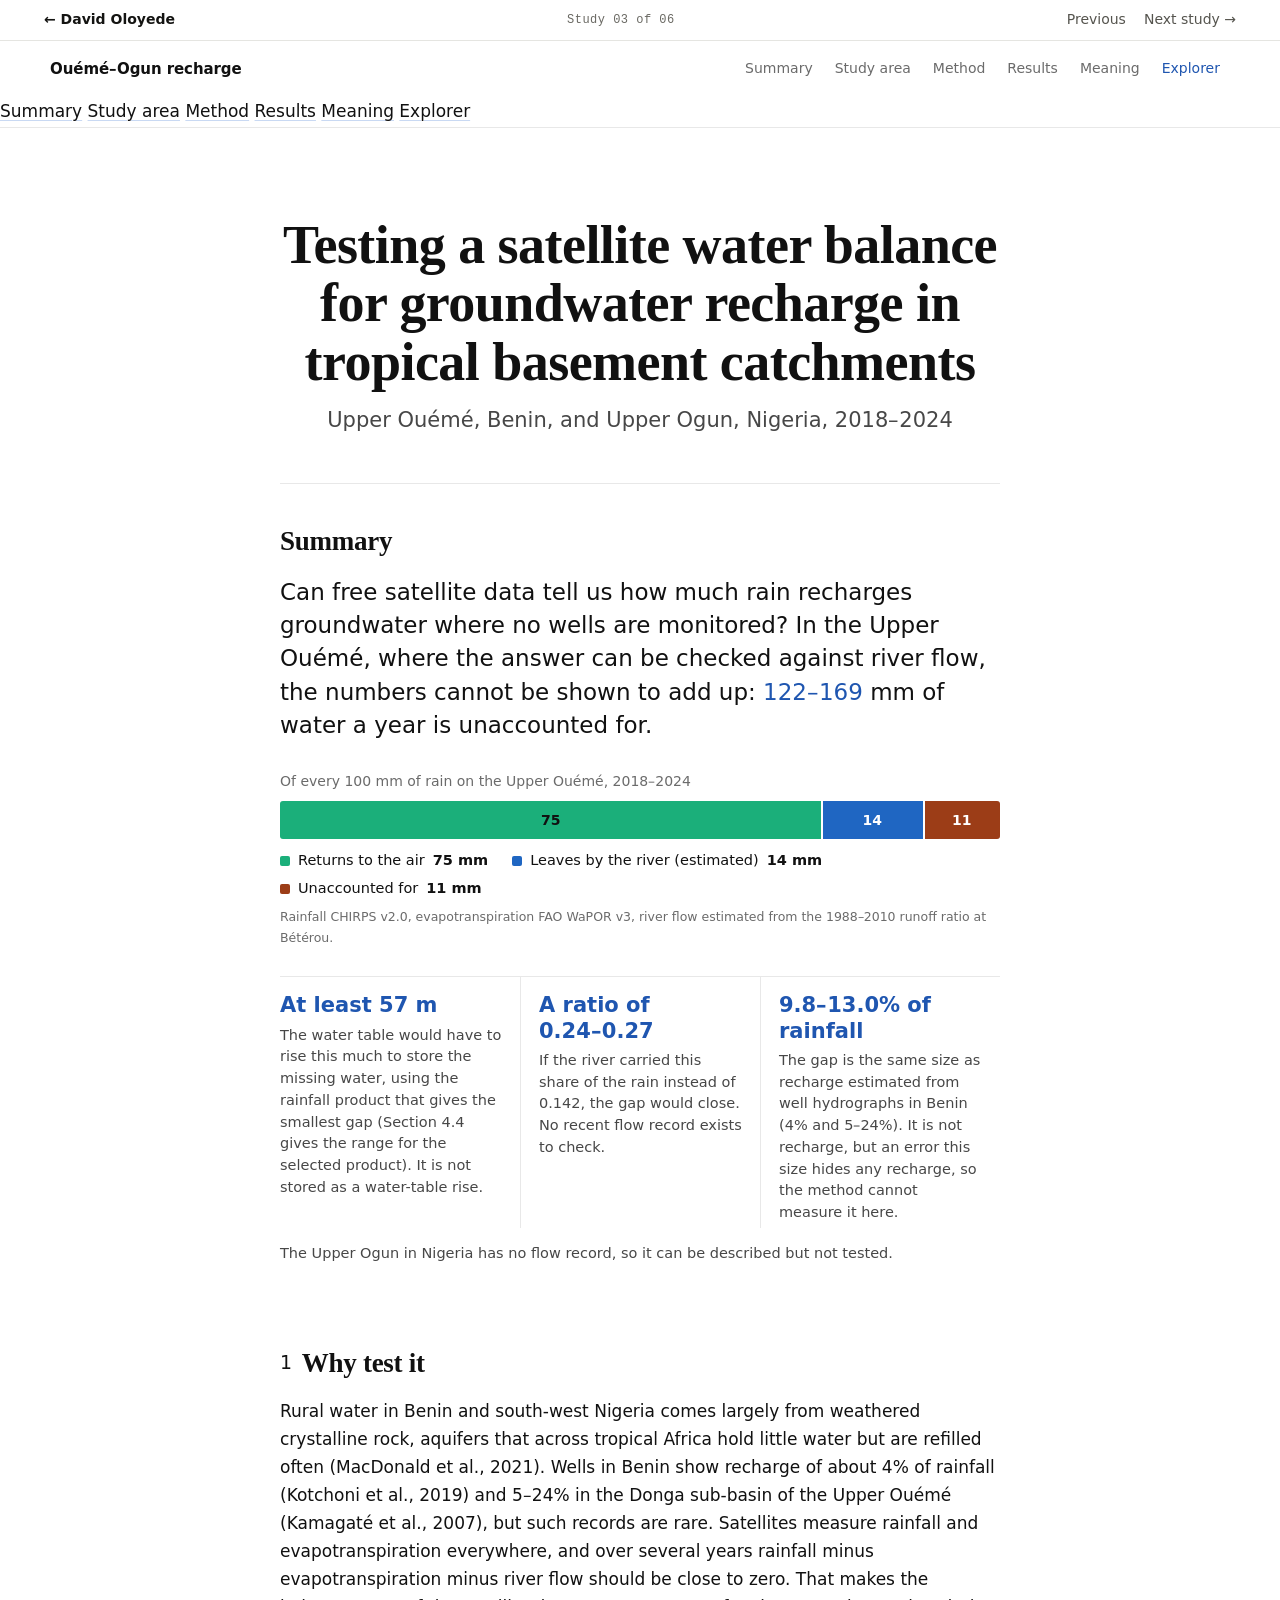
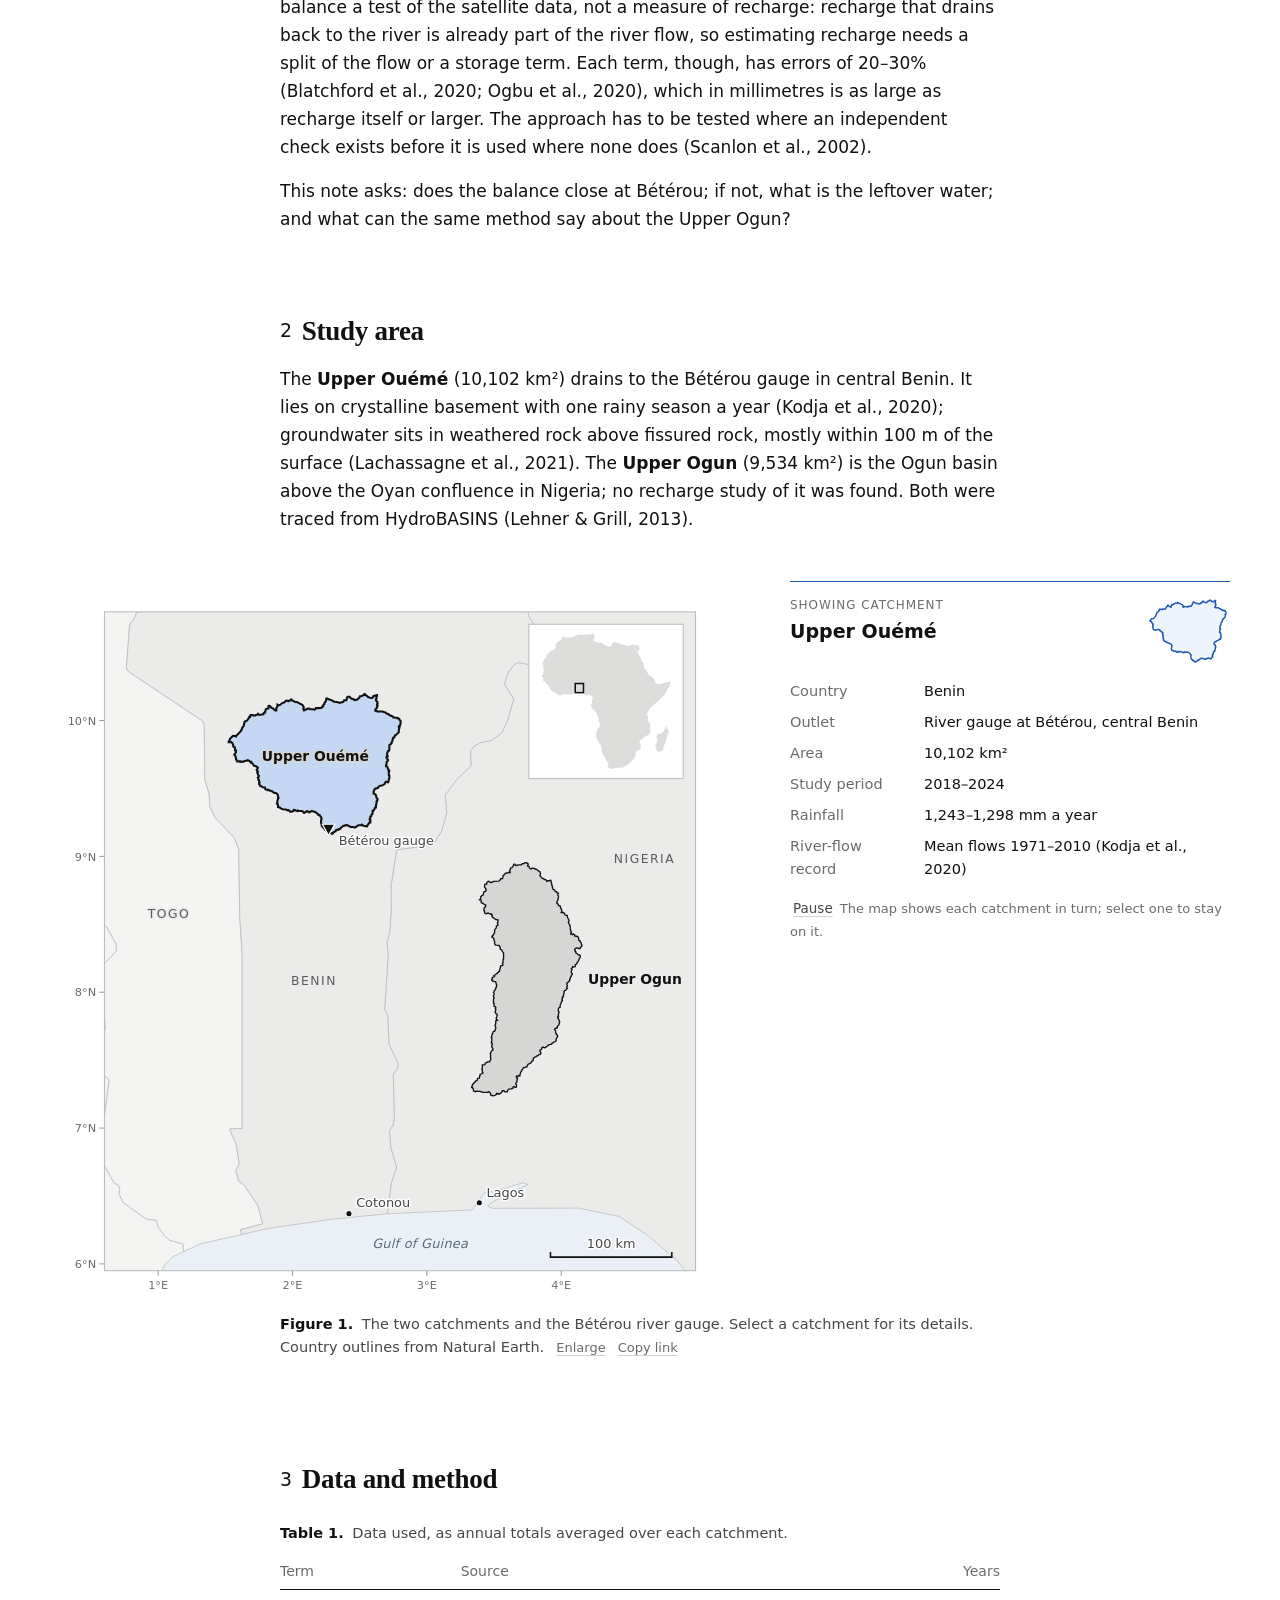
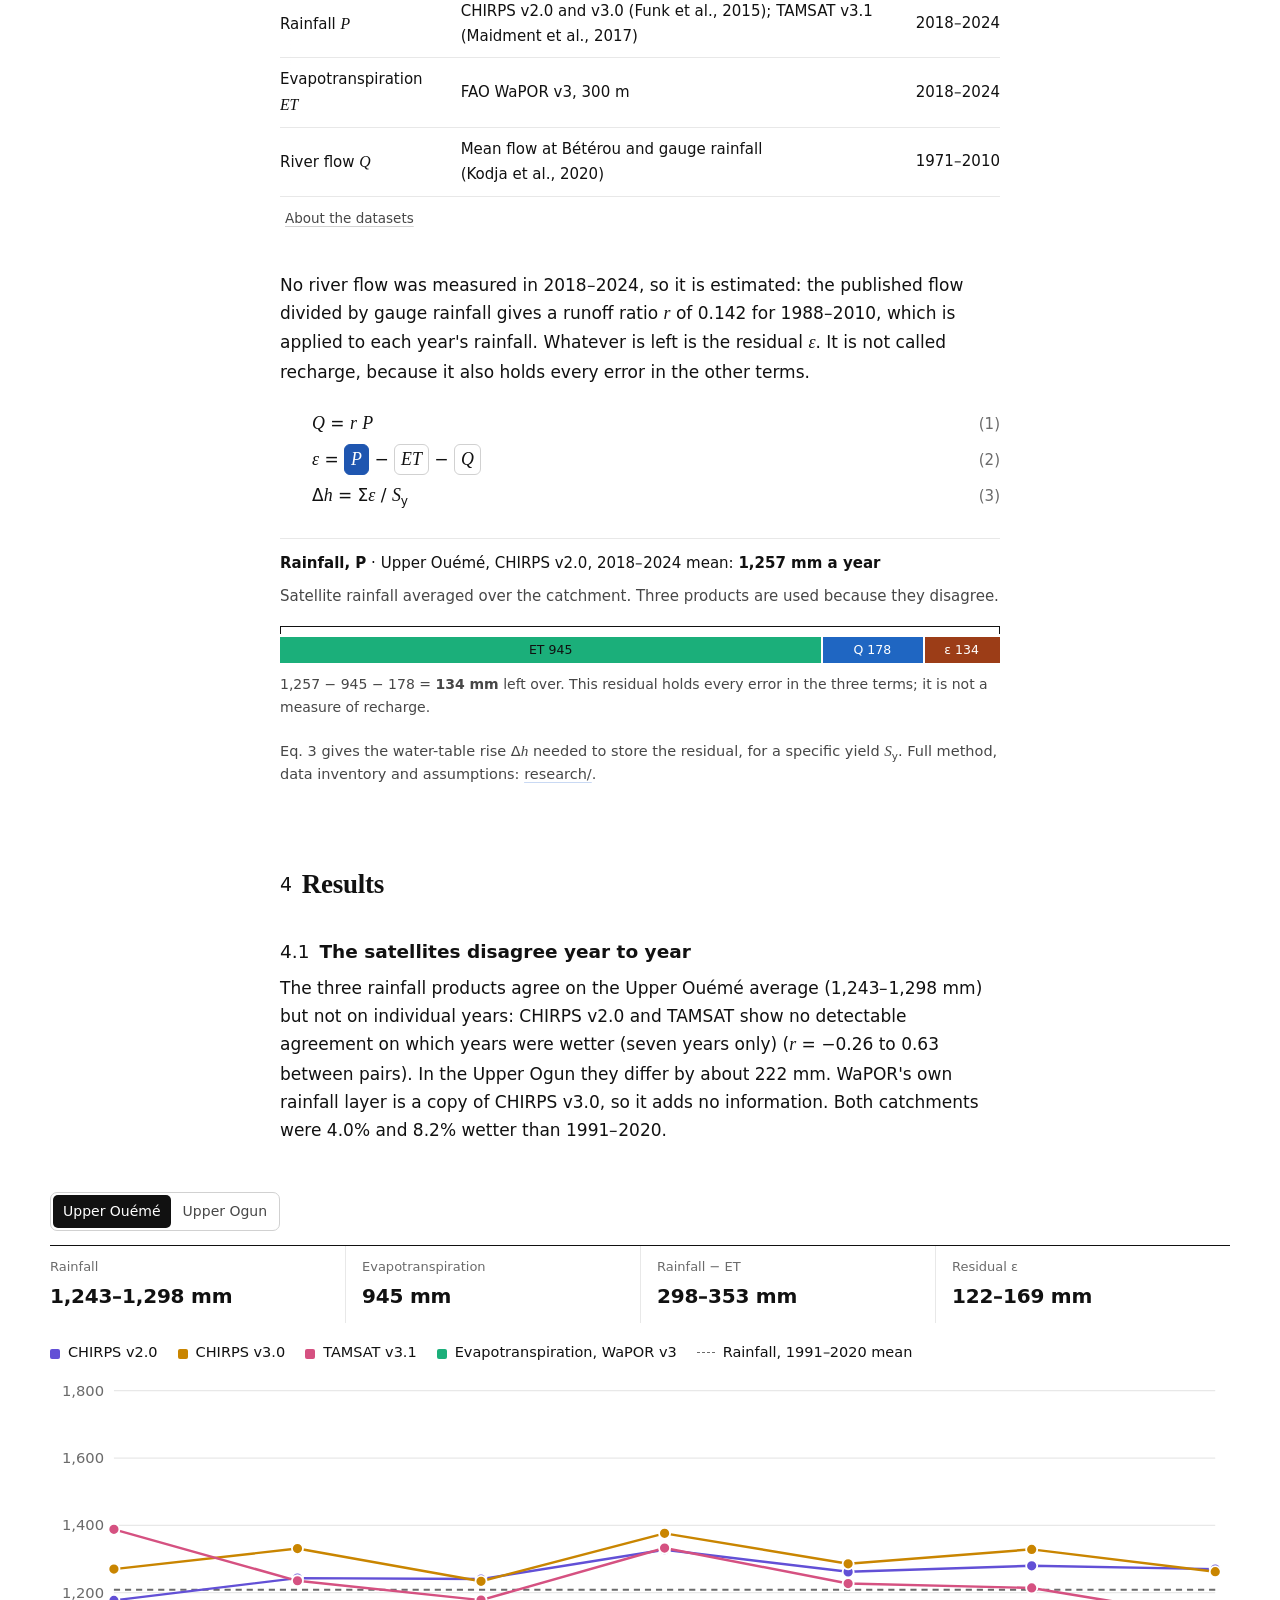
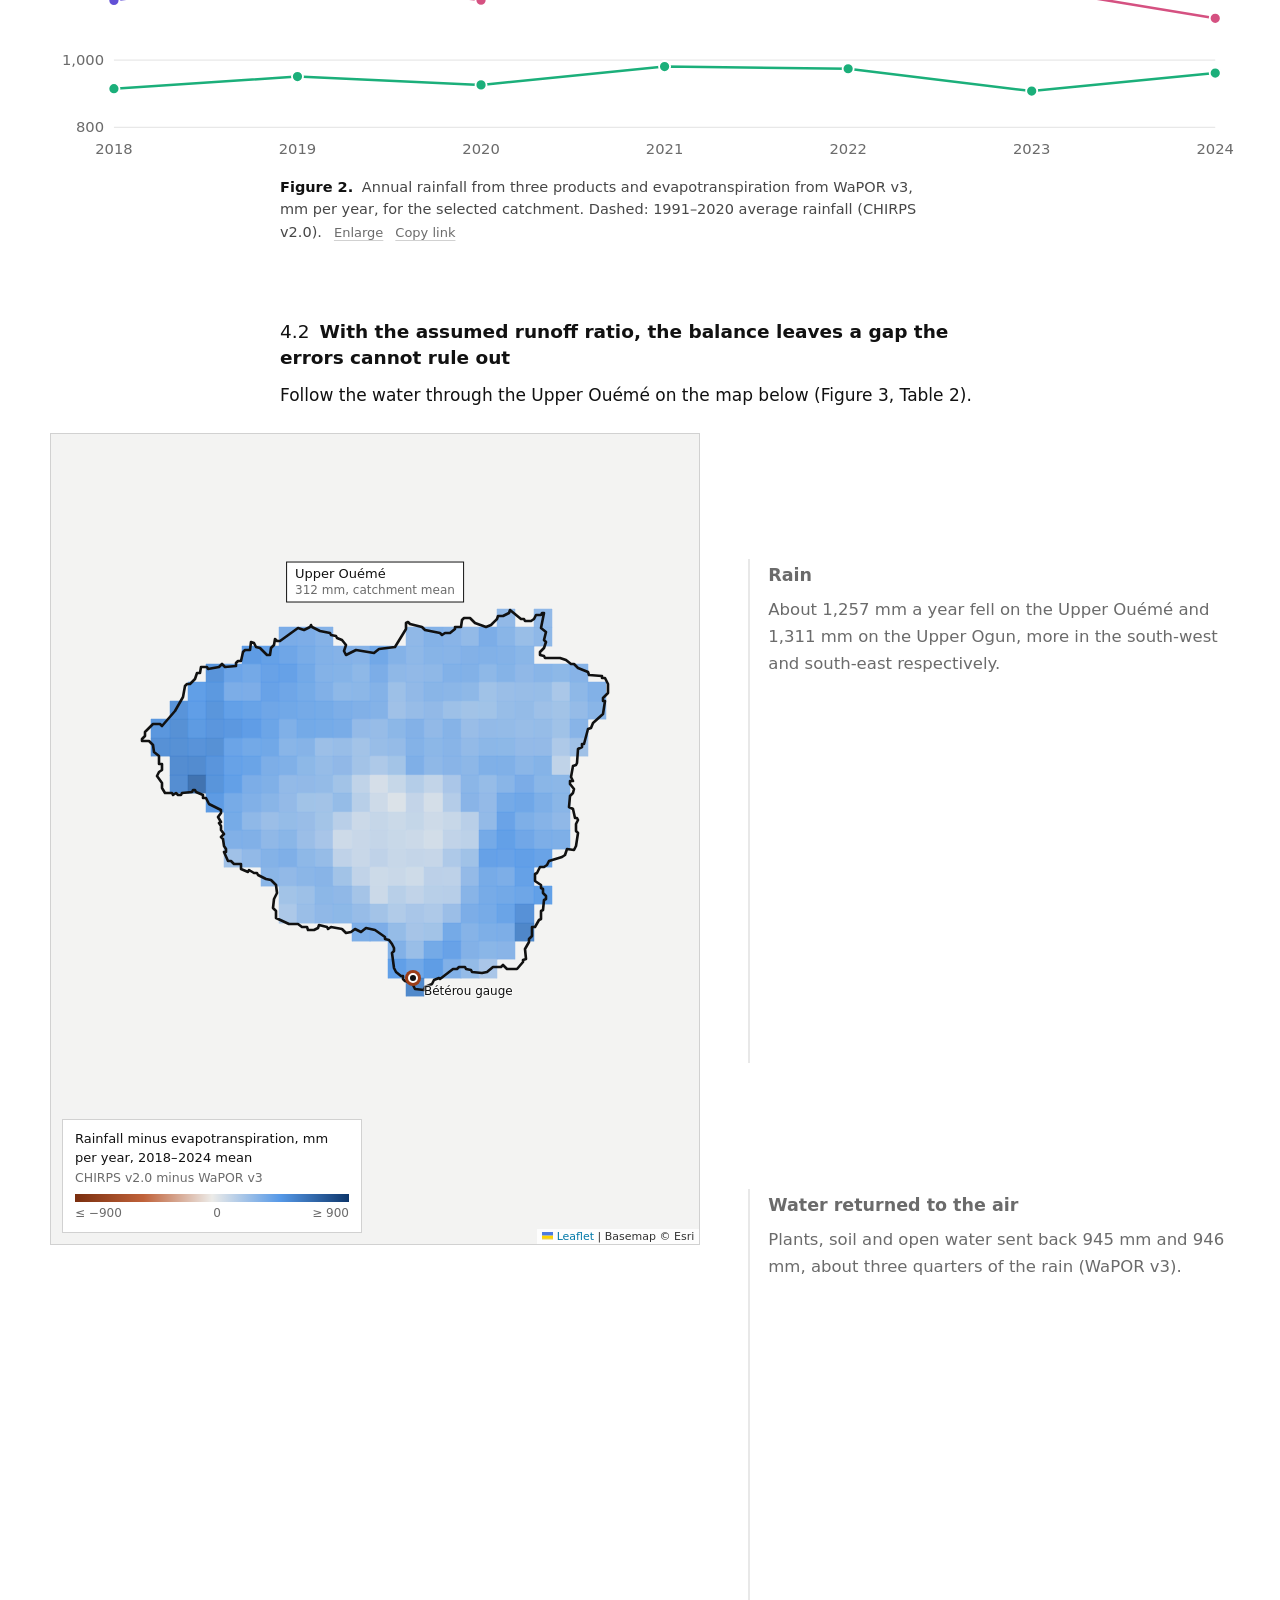
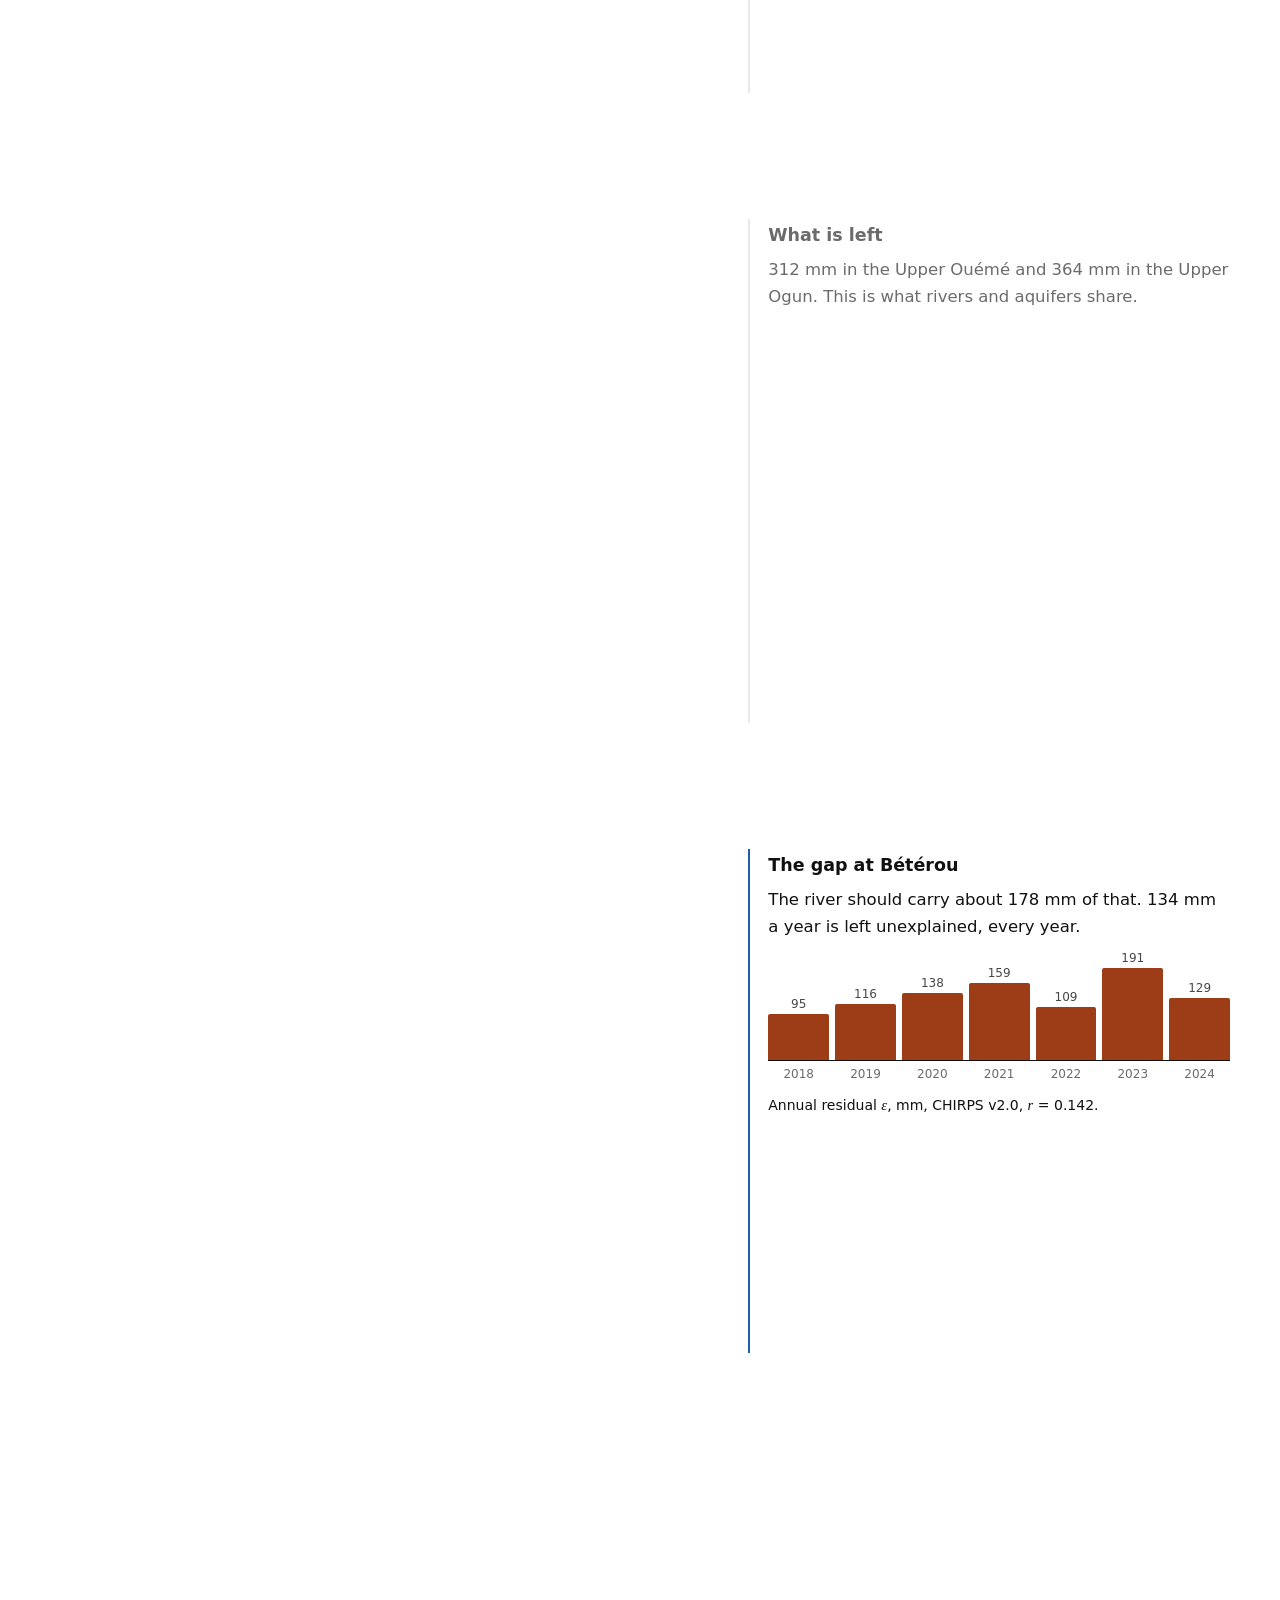
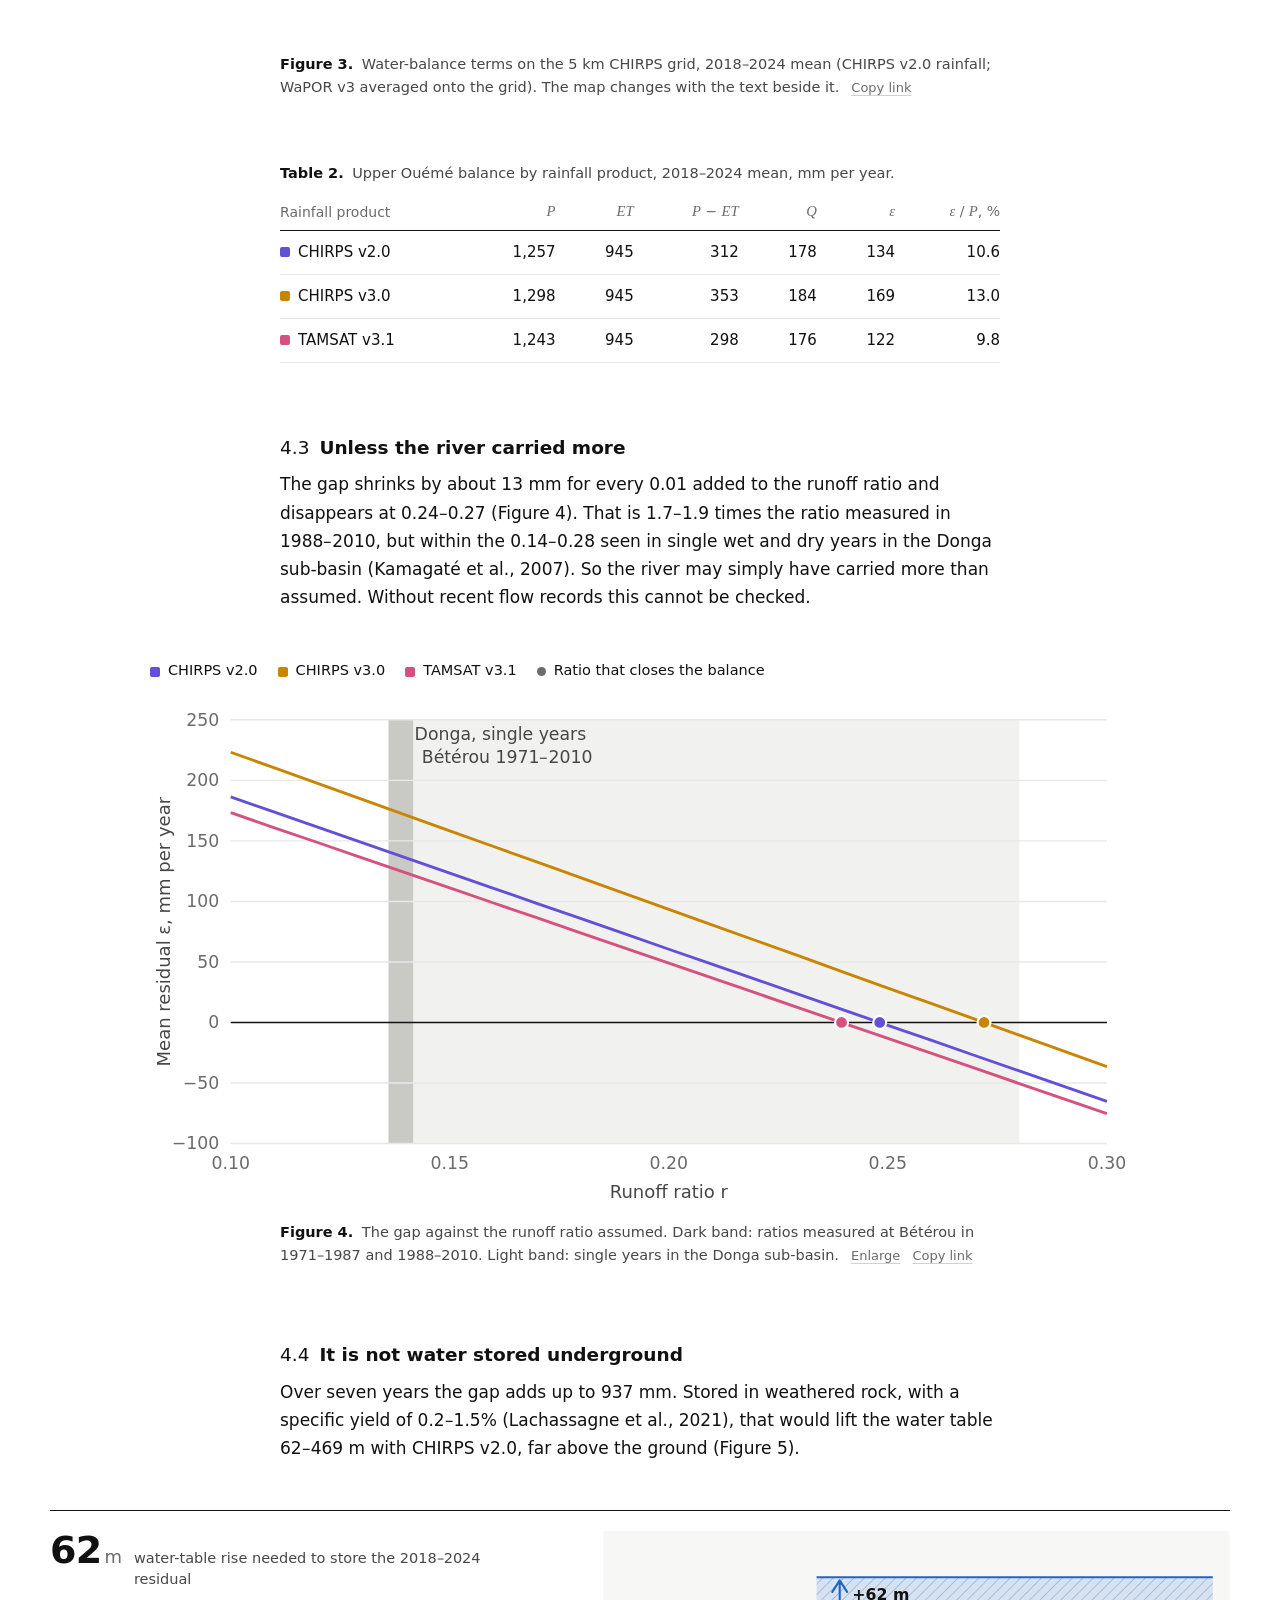
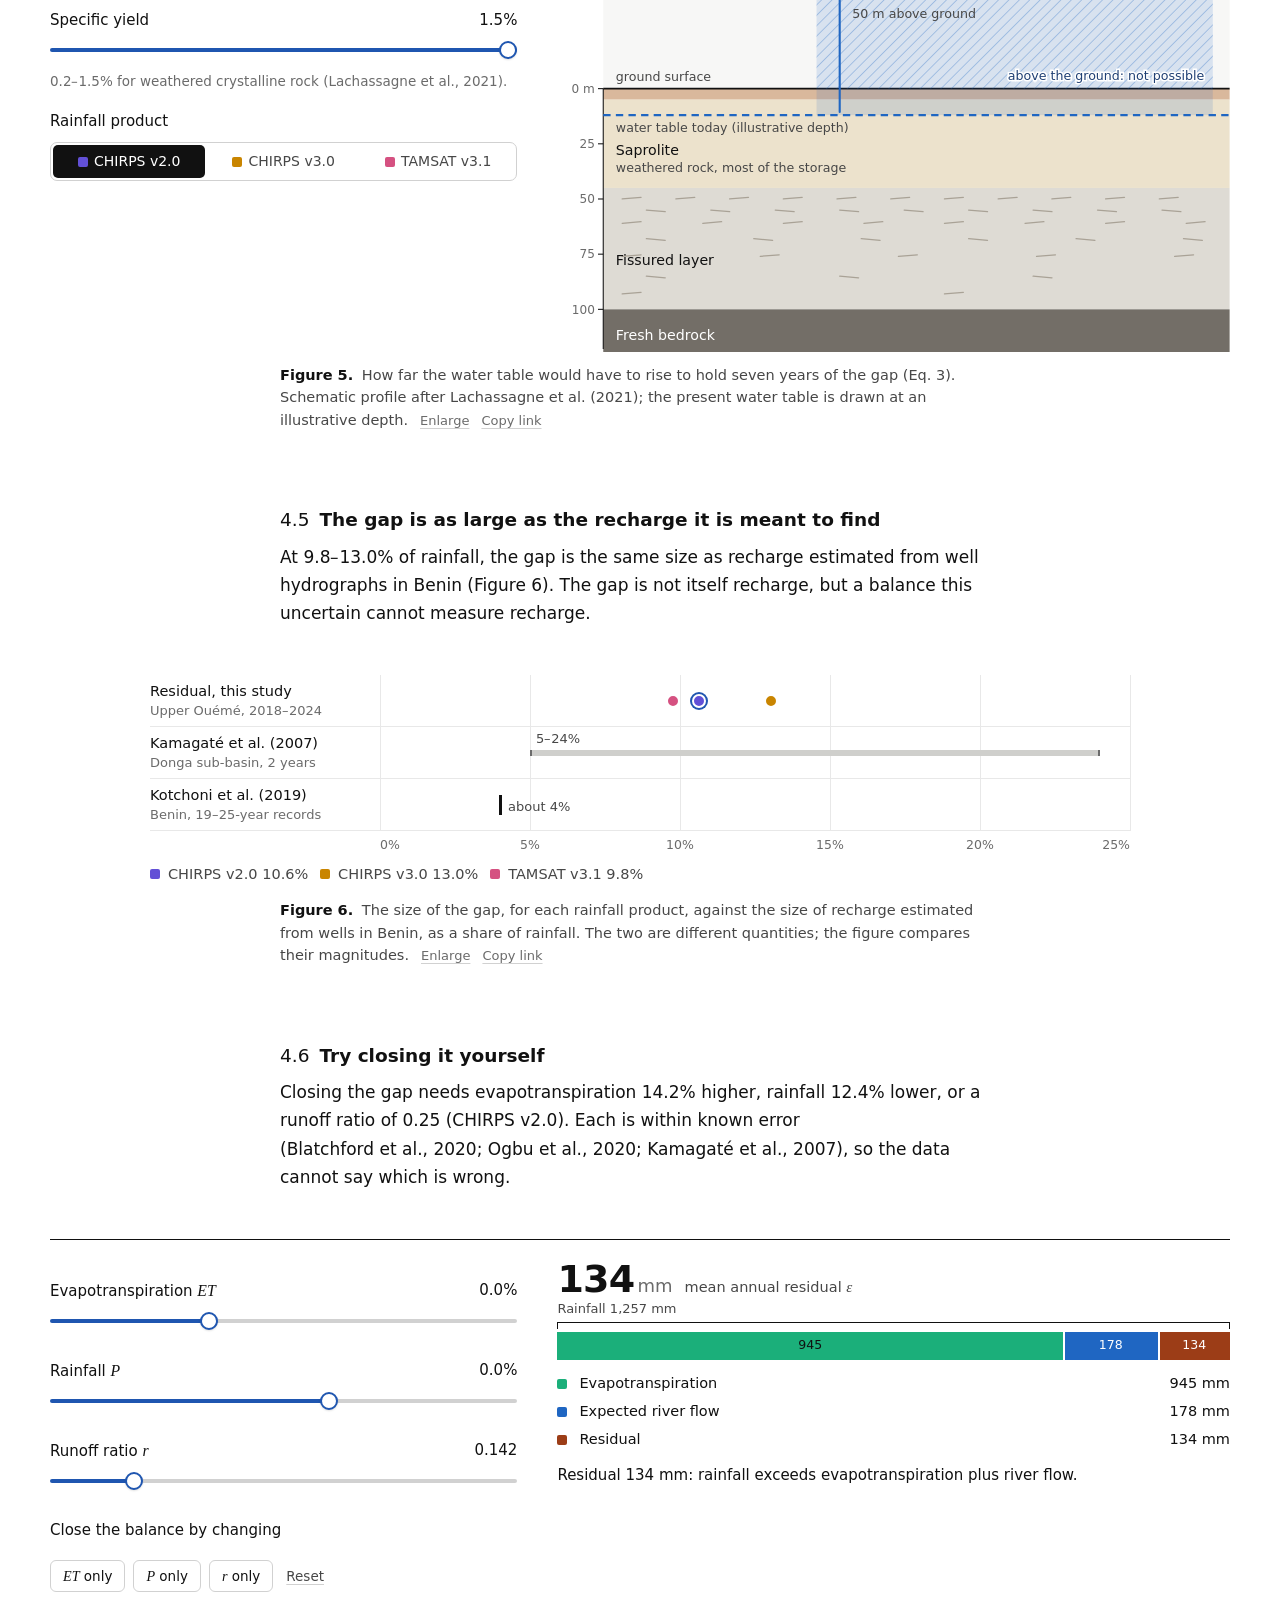
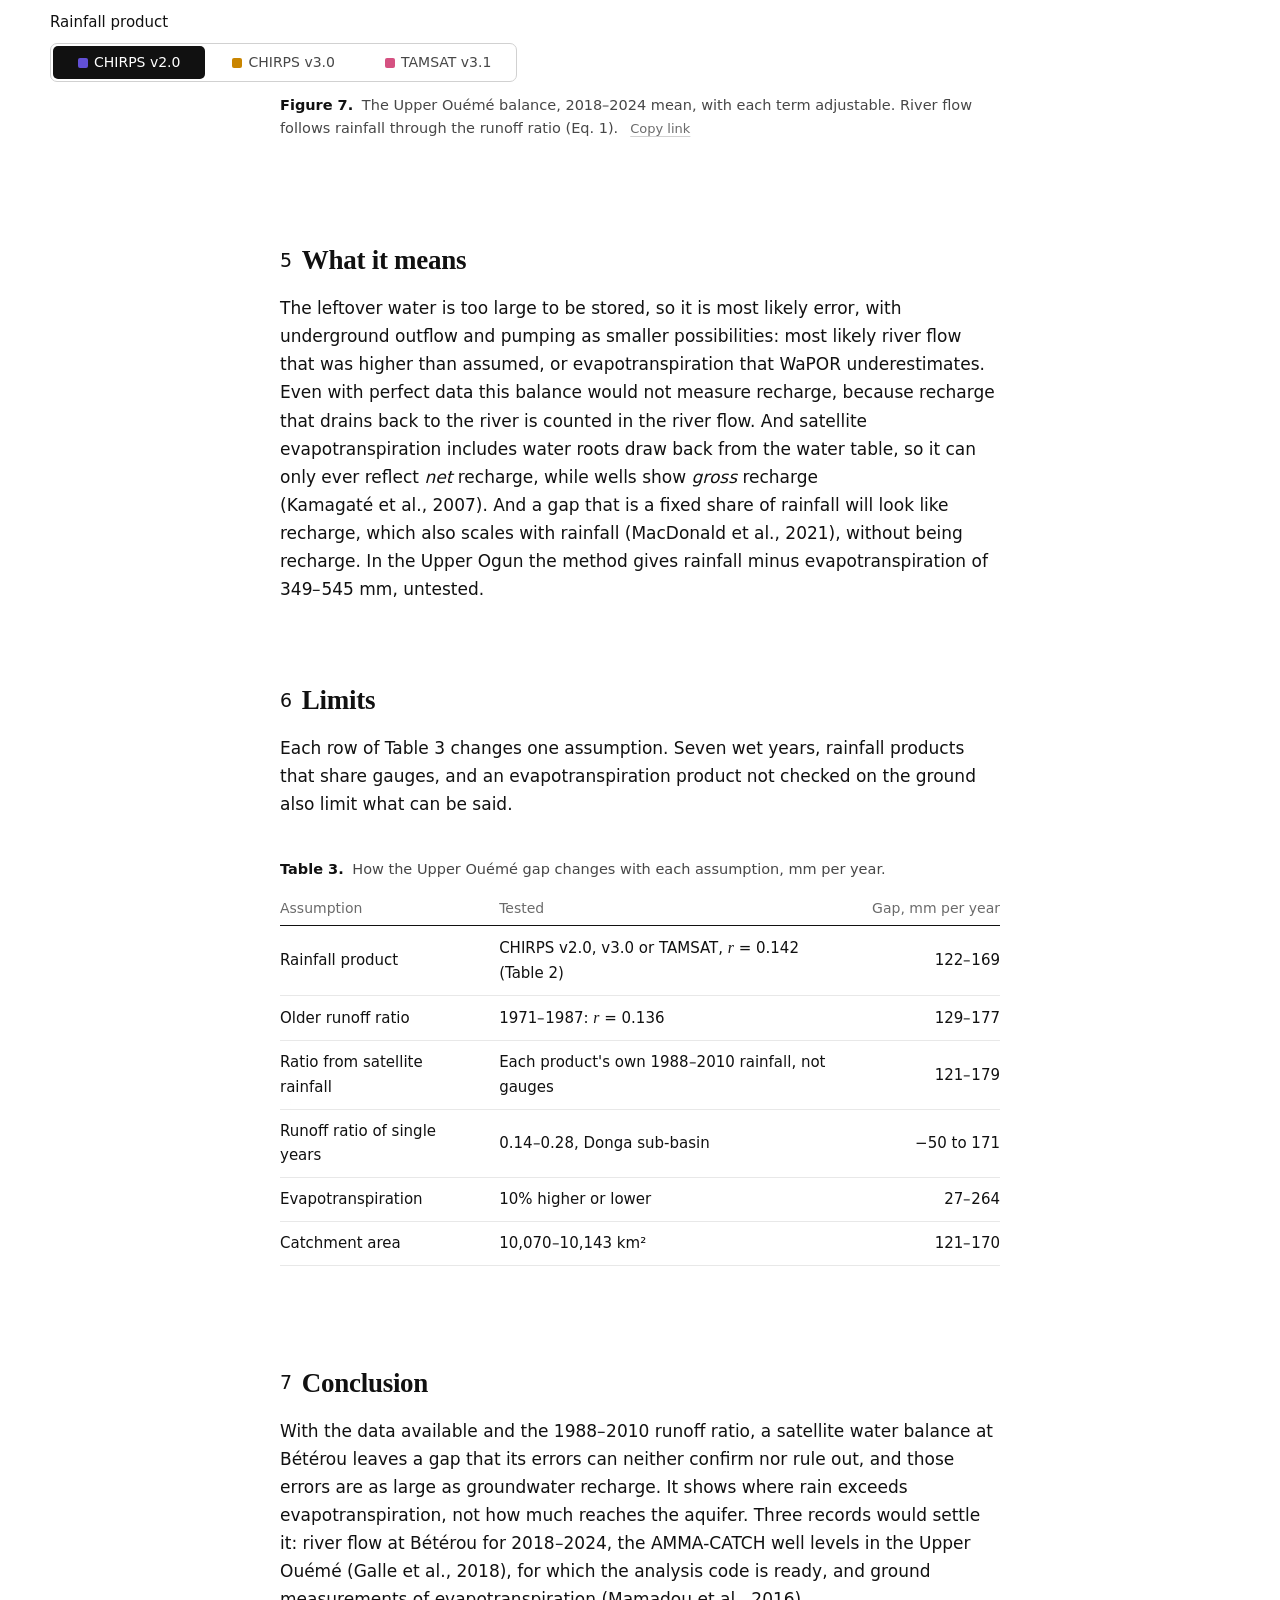
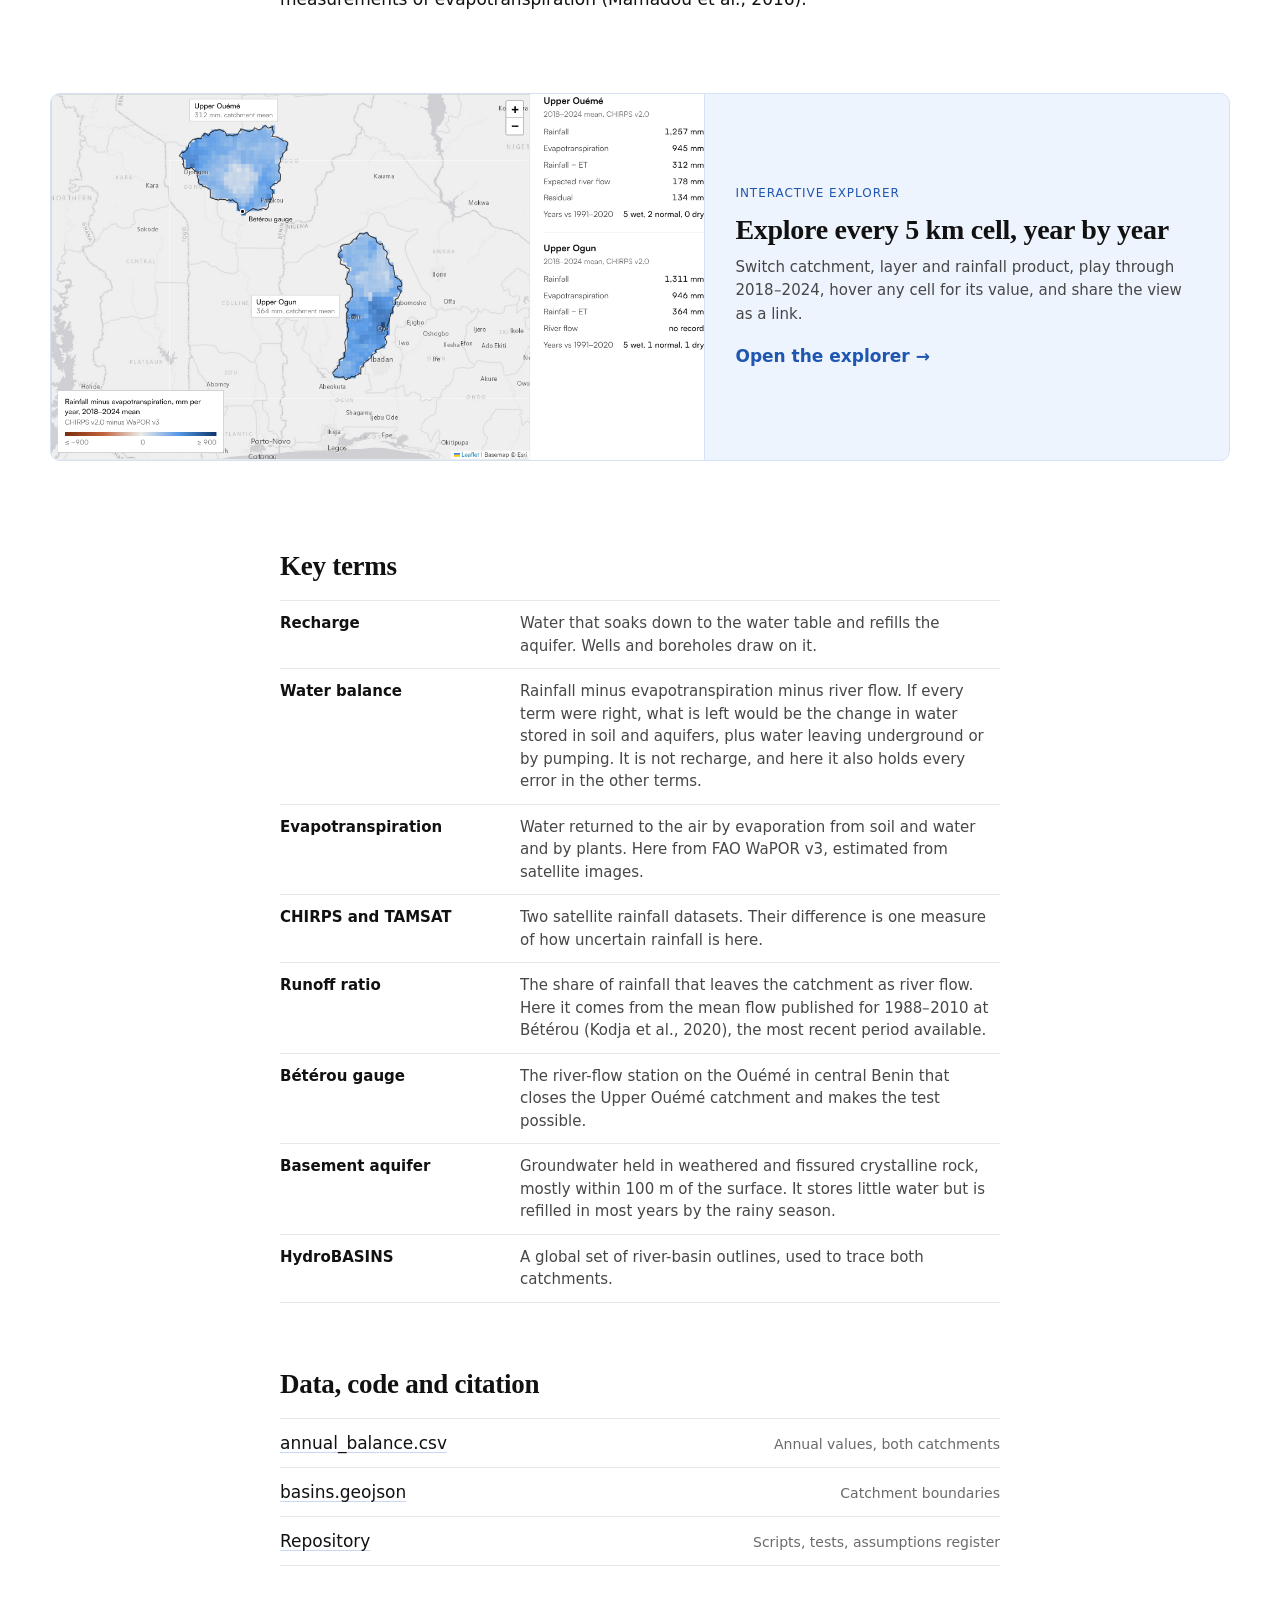
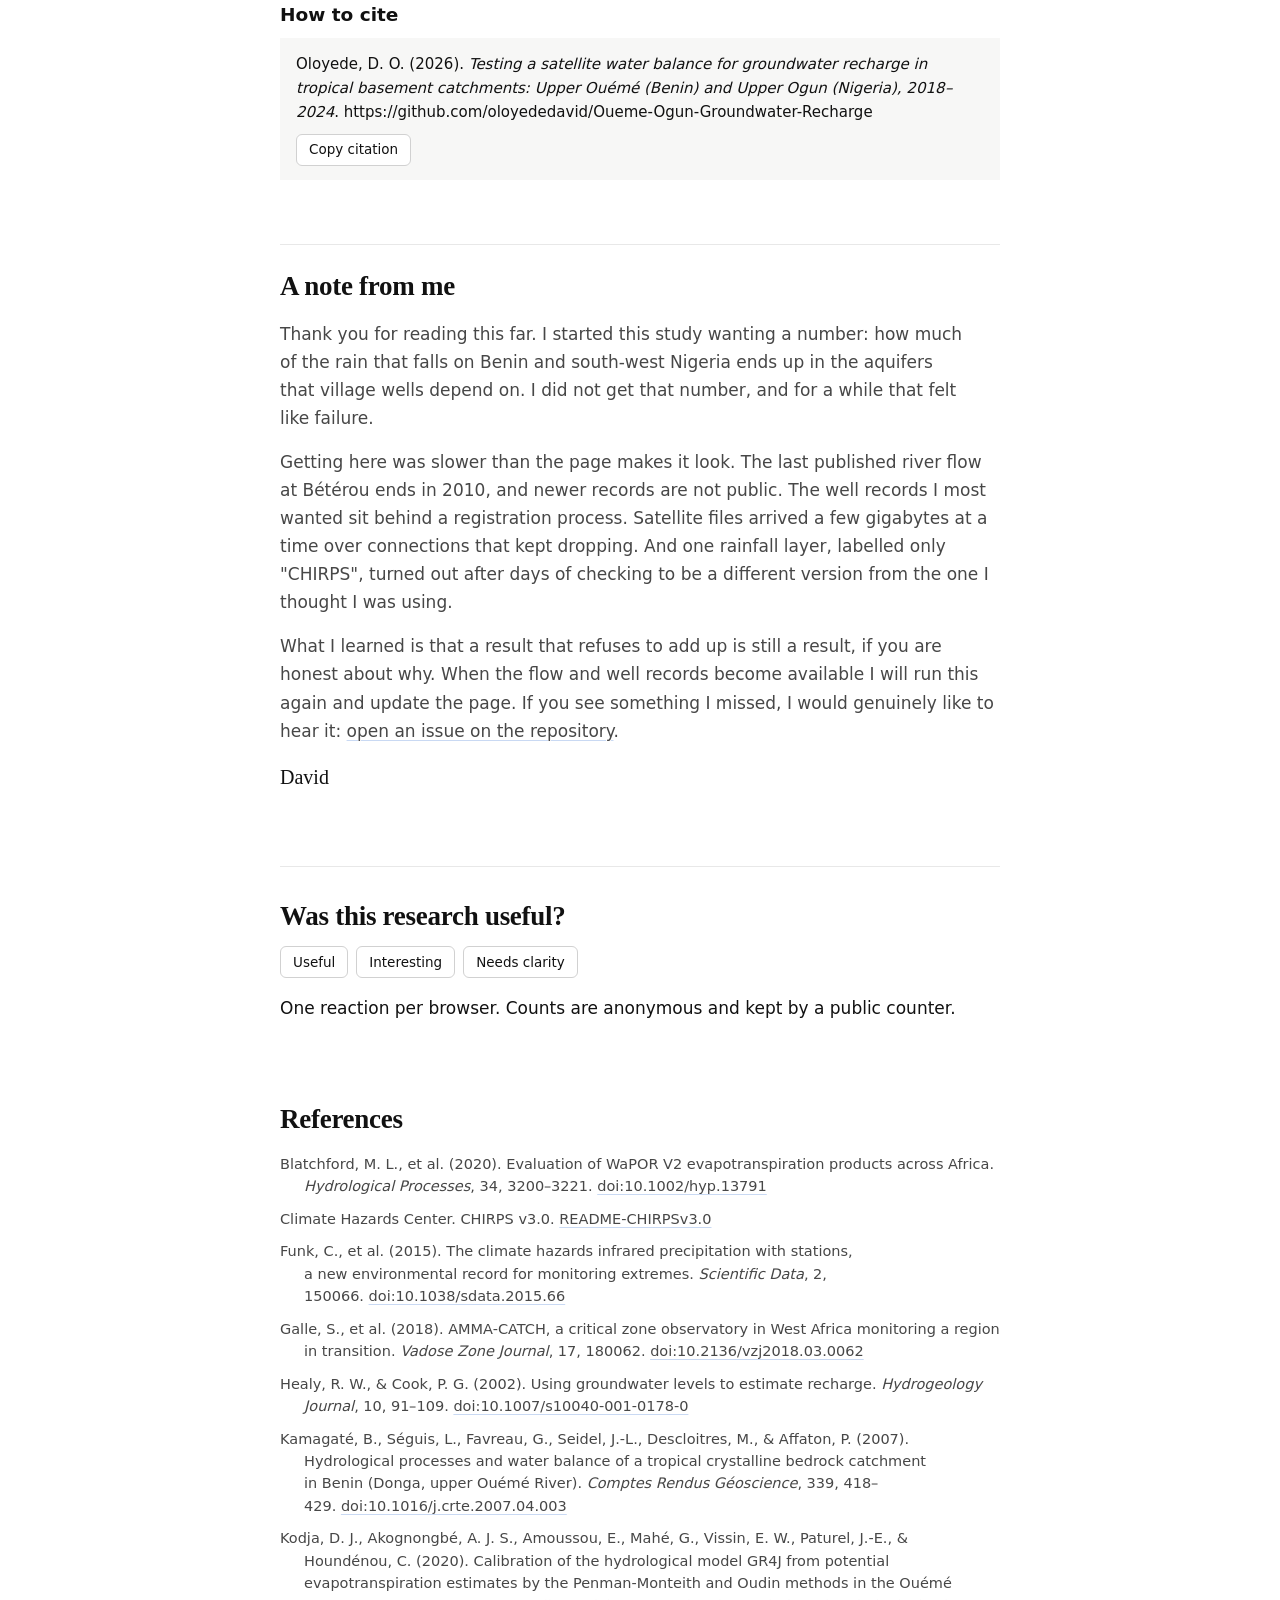
==== commit c809de15: "Closure stated as neither confirmed nor ruled out, as the error budget shows" ====
--- a/docs/index.html
+++ b/docs/index.html
@@ -18,7 +18,7 @@
     <meta name="citation_public_url" content="https://oloyededavid.github.io/Oueme-Ogun-Groundwater-Recharge/">
     <meta property="og:type" content="article">
     <meta property="og:title" content="Testing a satellite water balance for groundwater recharge in tropical basement catchments">
-    <meta property="og:description" content="Upper Ouémé (Benin) and Upper Ogun (Nigeria), 2018–2024. With the runoff ratio observed in 1988–2010, the balance at Bétérou does not close, and the residual is as large as published recharge.">
+    <meta property="og:description" content="Upper Ouémé (Benin) and Upper Ogun (Nigeria), 2018–2024. With the runoff ratio observed in 1988–2010, the balance at Bétérou leaves a gap that its errors can neither confirm nor rule out, and those errors are as large as published recharge.">
     <meta property="og:url" content="https://oloyededavid.github.io/Oueme-Ogun-Groundwater-Recharge/">
     <link rel="icon" href="data:image/svg+xml,%3Csvg xmlns='http://www.w3.org/2000/svg' viewBox='0 0 32 32'%3E%3Crect width='32' height='32' rx='6' fill='%23111'/%3E%3Cpath d='M16 6c-3.6 4.6-5.6 7.7-5.6 10.2a5.6 5.6 0 0 0 11.2 0C21.6 13.7 19.6 10.6 16 6z' fill='%23fff'/%3E%3C/svg%3E">
     <link rel="preconnect" href="https://api.fontshare.com">
@@ -68,6 +68,14 @@
             <a href="explore.html" class="toc-ex">Explorer</a>
         </nav>
     </div>
+    <nav class="toc-phone" aria-label="Sections on phone">
+        <a href="#abstract">Summary</a>
+        <a href="#study-area">Study area</a>
+        <a href="#data-method">Method</a>
+        <a href="#results">Results</a>
+        <a href="#discussion">Meaning</a>
+        <a href="explore.html">Explorer</a>
+    </nav>
     <div class="progress" aria-hidden="true"><span id="progress"></span></div>
 </header>
 
@@ -79,7 +87,7 @@
 
     <section id="abstract" data-reveal class="abstract" aria-labelledby="h-abstract">
         <h2 id="h-abstract">Summary</h2>
-        <p class="lede">Can free satellite data tell us how much rain recharges groundwater where no wells are monitored? In the Upper Ouémé, where the answer can be checked against river flow, the numbers do not add up: <span class="num hl" data-v="gapRange">—</span> mm of water a year is unaccounted for.</p>
+        <p class="lede">Can free satellite data tell us how much rain recharges groundwater where no wells are monitored? In the Upper Ouémé, where the answer can be checked against river flow, the numbers cannot be shown to add up: <span class="num hl" data-v="gapRange">—</span> mm of water a year is unaccounted for.</p>
         <div class="rain100" id="rain100">
             <p class="rain100-head">Of every 100 mm of rain on the Upper Ouémé, 2018–2024</p>
             <div class="rain100-bar" id="rain100-bar" aria-hidden="true"></div>
@@ -89,14 +97,14 @@
         <ol class="findings">
             <li><b class="hl">At least <span data-v="riseMin">—</span> m</b><span class="f-text">The water table would have to rise this much to store the missing water, using the rainfall product that gives the smallest gap (Section 4.4 gives the range for the selected product). It is not stored as a water-table rise.</span></li>
             <li><b class="hl">A ratio of <span data-v="needRatioRange">—</span></b><span class="f-text">If the river carried this share of the rain instead of <span data-v="ratio">—</span>, the gap would close. No recent flow record exists to check.</span></li>
-            <li><b class="hl"><span data-v="gapPctRange">—</span>% of rainfall</b><span class="f-text">The gap is as large as recharge estimated from well hydrographs in Benin (4% and 5–24%), so the method cannot measure recharge here.</span></li>
+            <li><b class="hl"><span data-v="gapPctRange">—</span>% of rainfall</b><span class="f-text">The gap is the same size as recharge estimated from well hydrographs in Benin (4% and 5–24%). It is not recharge, but an error this size hides any recharge, so the method cannot measure it here.</span></li>
         </ol>
         <p class="small">The Upper Ogun in Nigeria has no flow record, so it can be described but not tested.</p>
     </section>
 
     <section id="introduction" data-reveal aria-labelledby="h-intro">
         <h2 id="h-intro"><span class="n">1</span>Why test it</h2>
-        <p>Rural water in Benin and south-west Nigeria comes largely from weathered crystalline rock, aquifers that across tropical Africa hold little water but are refilled often <span class="cite">(MacDonald et al., 2021)</span>. Wells in Benin show recharge of about 4% of rainfall <span class="cite">(Kotchoni et al., 2019)</span> and 5–24% in the Donga sub-basin of the Upper Ouémé <span class="cite">(Kamagaté et al., 2007)</span>, but such records are rare. Satellites measure rainfall and evapotranspiration everywhere, so subtracting river flow should leave what recharged the aquifer. Each of those terms, though, has errors of 20–30% (<span class="cite">Blatchford et al., 2020</span>; <span class="cite">Ogbu et al., 2020</span>), as large as recharge itself. The approach has to be tested where an independent check exists before it is used where none does <span class="cite">(Scanlon et al., 2002)</span>.</p>
+        <p>Rural water in Benin and south-west Nigeria comes largely from weathered crystalline rock, aquifers that across tropical Africa hold little water but are refilled often <span class="cite">(MacDonald et al., 2021)</span>. Wells in Benin show recharge of about 4% of rainfall <span class="cite">(Kotchoni et al., 2019)</span> and 5–24% in the Donga sub-basin of the Upper Ouémé <span class="cite">(Kamagaté et al., 2007)</span>, but such records are rare. Satellites measure rainfall and evapotranspiration everywhere, and over several years rainfall minus evapotranspiration minus river flow should be close to zero. That makes the balance a test of the satellite data, not a measure of recharge: recharge that drains back to the river is already part of the river flow, so estimating recharge needs a split of the flow or a storage term. Each term, though, has errors of 20–30% (<span class="cite">Blatchford et al., 2020</span>; <span class="cite">Ogbu et al., 2020</span>), which in millimetres is as large as recharge itself or larger. The approach has to be tested where an independent check exists before it is used where none does <span class="cite">(Scanlon et al., 2002)</span>.</p>
         <p>This note asks: does the balance close at Bétérou; if not, what is the leftover water; and what can the same method say about the Upper Ogun?</p>
     </section>
 
@@ -153,7 +161,7 @@
     </figure>
 
     <section aria-labelledby="h-close">
-        <h3 id="h-close"><span class="n">4.2</span>The balance does not close with the assumed runoff ratio</h3>
+        <h3 id="h-close"><span class="n">4.2</span>With the assumed runoff ratio, the balance leaves a gap the errors cannot rule out</h3>
         <p>Follow the water through the Upper Ouémé on the map below (Figure 3, Table 2).</p>
     </section>
     <figure class="wide" id="fig-map" style="margin-top:8px">
@@ -204,11 +212,11 @@
 
     <section aria-labelledby="h-ratio">
         <h3 id="h-ratio"><span class="n">4.3</span>Unless the river carried more</h3>
-        <p>The gap shrinks by about <span class="num" data-v="perHundredth">—</span> mm for every 0.01 added to the runoff ratio and disappears at <span class="num" data-v="needRatioRange">—</span> (Figure 4). That is <span class="num" data-v="ratioMult">—</span> times the ratio measured in 1971–2010, but within the 0.14–0.28 seen in single wet and dry years in the Donga sub-basin <span class="cite">(Kamagaté et al., 2007)</span>. So the river may simply have carried more than assumed. Without recent flow records this cannot be checked.</p>
+        <p>The gap shrinks by about <span class="num" data-v="perHundredth">—</span> mm for every 0.01 added to the runoff ratio and disappears at <span class="num" data-v="needRatioRange">—</span> (Figure 4). That is <span class="num" data-v="ratioMult">—</span> times the ratio measured in 1988–2010, but within the 0.14–0.28 seen in single wet and dry years in the Donga sub-basin <span class="cite">(Kamagaté et al., 2007)</span>. So the river may simply have carried more than assumed. Without recent flow records this cannot be checked.</p>
     </section>
     <figure class="wide reveal" id="fig-ratio" data-source="Published Bétérou flows (Kodja et al., 2020); Donga ratios (Kamagaté et al., 2007); residuals computed in scripts/03_analysis.py">
         <div id="ratiochart"></div>
-        <figcaption><b>Figure 4.</b> The gap against the runoff ratio assumed. Dark band: ratios measured at Bétérou, 1971–2010. Light band: single years in the Donga sub-basin.</figcaption>
+        <figcaption><b>Figure 4.</b> The gap against the runoff ratio assumed. Dark band: ratios measured at Bétérou in 1971–1987 and 1988–2010. Light band: single years in the Donga sub-basin.</figcaption>
     </figure>
 
     <section aria-labelledby="h-storage">
@@ -235,12 +243,12 @@
     </figure>
 
     <section aria-labelledby="h-scale">
-        <h3 id="h-scale"><span class="n">4.5</span>The gap is as large as recharge</h3>
-        <p>At <span class="num" data-v="gapPctRange">—</span>% of rainfall, the gap is the same size as recharge estimated from well hydrographs in Benin (Figure 6). A balance this uncertain cannot measure the recharge it is meant to find.</p>
+        <h3 id="h-scale"><span class="n">4.5</span>The gap is as large as the recharge it is meant to find</h3>
+        <p>At <span class="num" data-v="gapPctRange">—</span>% of rainfall, the gap is the same size as recharge estimated from well hydrographs in Benin (Figure 6). The gap is not itself recharge, but a balance this uncertain cannot measure recharge.</p>
     </section>
     <figure class="wide reveal" id="fig-recharge" data-source="Kotchoni et al. (2019); Kamagaté et al. (2007); residuals computed in scripts/03_analysis.py">
         <div id="scale" role="img" aria-label="Residual and published recharge as a share of rainfall"></div>
-        <figcaption><b>Figure 6.</b> The gap, for each rainfall product, against recharge estimated from wells in Benin, as a share of rainfall.</figcaption>
+        <figcaption><b>Figure 6.</b> The size of the gap, for each rainfall product, against the size of recharge estimated from wells in Benin, as a share of rainfall. The two are different quantities; the figure compares their magnitudes.</figcaption>
     </figure>
 
     <section aria-labelledby="h-sens">
@@ -288,7 +296,7 @@
 
     <section id="discussion" data-reveal aria-labelledby="h-disc">
         <h2 id="h-disc"><span class="n">5</span>What it means</h2>
-        <p>The leftover water is not storage, so it is error: most likely river flow that was higher than assumed, or evapotranspiration that WaPOR underestimates. Even a balance that closed would show <em>net</em> recharge, because satellite evapotranspiration includes water roots draw back from the water table, while wells show <em>gross</em> recharge <span class="cite">(Kamagaté et al., 2007)</span>. And a gap that is a fixed share of rainfall will look like recharge, which also scales with rainfall <span class="cite">(MacDonald et al., 2021)</span>, without being recharge. In the Upper Ogun the method gives rainfall minus evapotranspiration of <span class="num" data-v="gLeftRange">—</span> mm, untested.</p>
+        <p>The leftover water is too large to be stored, so it is most likely error, with underground outflow and pumping as smaller possibilities: most likely river flow that was higher than assumed, or evapotranspiration that WaPOR underestimates. Even with perfect data this balance would not measure recharge, because recharge that drains back to the river is counted in the river flow. And satellite evapotranspiration includes water roots draw back from the water table, so it can only ever reflect <em>net</em> recharge, while wells show <em>gross</em> recharge <span class="cite">(Kamagaté et al., 2007)</span>. And a gap that is a fixed share of rainfall will look like recharge, which also scales with rainfall <span class="cite">(MacDonald et al., 2021)</span>, without being recharge. In the Upper Ogun the method gives rainfall minus evapotranspiration of <span class="num" data-v="gLeftRange">—</span> mm, untested.</p>
     </section>
 
     <section id="limitations" data-reveal aria-labelledby="h-lim">
@@ -307,7 +315,7 @@
 
     <section id="conclusion" data-reveal aria-labelledby="h-concl">
         <h2 id="h-concl"><span class="n">7</span>Conclusion</h2>
-        <p>With the data available and the 1988–2010 runoff ratio, a satellite water balance does not close at Bétérou, and its error is as large as groundwater recharge. It shows where rain exceeds evapotranspiration, not how much reaches the aquifer. Three records would settle it: river flow at Bétérou for 2018–2024, the AMMA-CATCH well levels in the Upper Ouémé <span class="cite">(Galle et al., 2018)</span>, for which the analysis code is ready, and ground measurements of evapotranspiration <span class="cite">(Mamadou et al., 2016)</span>.</p>
+        <p>With the data available and the 1988–2010 runoff ratio, a satellite water balance at Bétérou leaves a gap that its errors can neither confirm nor rule out, and those errors are as large as groundwater recharge. It shows where rain exceeds evapotranspiration, not how much reaches the aquifer. Three records would settle it: river flow at Bétérou for 2018–2024, the AMMA-CATCH well levels in the Upper Ouémé <span class="cite">(Galle et al., 2018)</span>, for which the analysis code is ready, and ground measurements of evapotranspiration <span class="cite">(Mamadou et al., 2016)</span>.</p>
     </section>
 
     <section id="explorer" class="explore-cta" data-reveal aria-labelledby="h-explorer">
@@ -368,6 +376,7 @@
             </div>
             <span class="react-status" id="react-status" role="status"></span>
         </div>
+        <p class="react-note">One reaction per browser. Counts are anonymous and kept by a public counter.</p>
     </section>
 
     <section id="references" aria-labelledby="h-refs">
@@ -423,7 +432,7 @@
     <div class="inner">
         <p class="sig"><span>David Oloyede</span><span><a href="https://github.com/oloyededavid">github.com/oloyededavid</a></span><span>Last updated <time datetime="2026-11-11">11 November 2026</time></span><span class="views" id="views" hidden></span></p>
         <p>Code MIT, derived data CC BY 4.0. Source data keep their own terms: FAO WaPOR v3 (CC BY 4.0), CHIRPS (Climate Hazards Center, UC Santa Barbara), TAMSAT (University of Reading), HydroBASINS, Natural Earth. Basemap © Esri.</p>
-        <p>Other studies: <a href="https://oloyededavid.github.io/Lagos-Urban-Heat-Analytics/">Lagos urban heat</a> · <a href="https://oloyededavid.github.io/Ogun-Catchment-Coast-Observatory/">Ogun surface water</a></p>
+        <!-- study-others:start --><p class="others">Other studies: <a href="https://oloyededavid.github.io/Observational-Hydrology-Extremes/">Nigeria floods, drought and design rainfall</a> · <a href="https://oloyededavid.github.io/Ogun-Catchment-Coast-Observatory/">Ogun surface water</a> · <a href="https://oloyededavid.github.io/Groundwater-Storage-Gravimetry/">Lake Chad water storage</a> · <a href="https://oloyededavid.github.io/Lagos-Urban-Heat-Analytics/">Lagos urban heat</a> · <a href="https://oloyededavid.github.io/Coastal-Hydrogeology-Modeling/">Lekki–Epe groundwater</a></p><!-- study-others:end -->
     </div>
 </footer>
 
--- a/docs/assets/style.css
+++ b/docs/assets/style.css
@@ -718,3 +718,11 @@
 
 /* Leaflet's plus-lighter blend leaves light seams between map tiles at fractional zoom on a light basemap */
 .leaflet-container img.leaflet-tile { mix-blend-mode: normal; }
+
+/* Key terms: the same plain-language list as on the hydrology study */
+.glossary { display: grid; grid-template-columns: minmax(180px, 1fr) minmax(0, 2fr); gap: 0; margin: 0; border-top: 1px solid var(--rule); }
+.glossary dt, .glossary dd { margin: 0; padding: 11px 0; border-bottom: 1px solid var(--rule); font-size: 15px; line-height: 1.5; }
+.glossary dt { font-weight: 700; padding-right: 16px; }
+.glossary dd { color: var(--ink-2); }
+@media (max-width: 860px) { .glossary { grid-template-columns: 1fr; } .glossary dt { border-bottom: 0; padding-bottom: 0; } .glossary dd { padding-top: 3px; } }
+
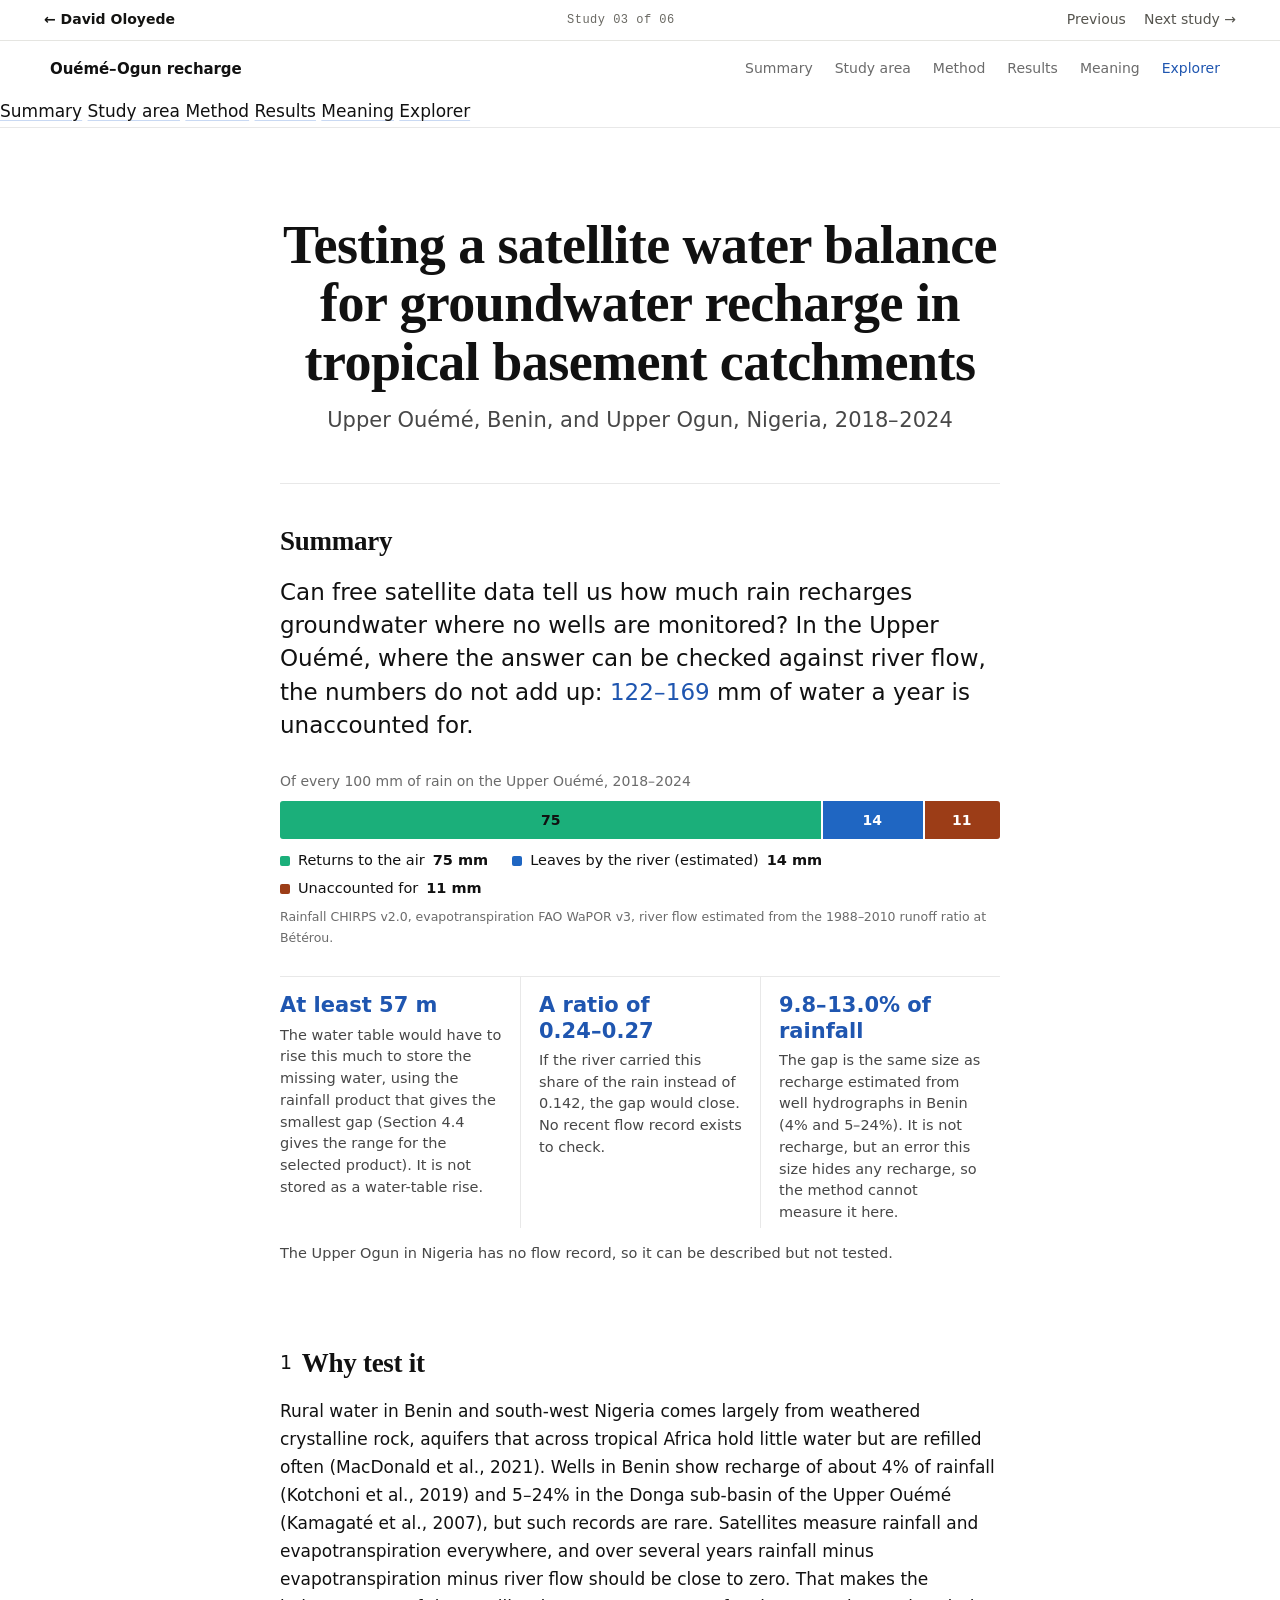
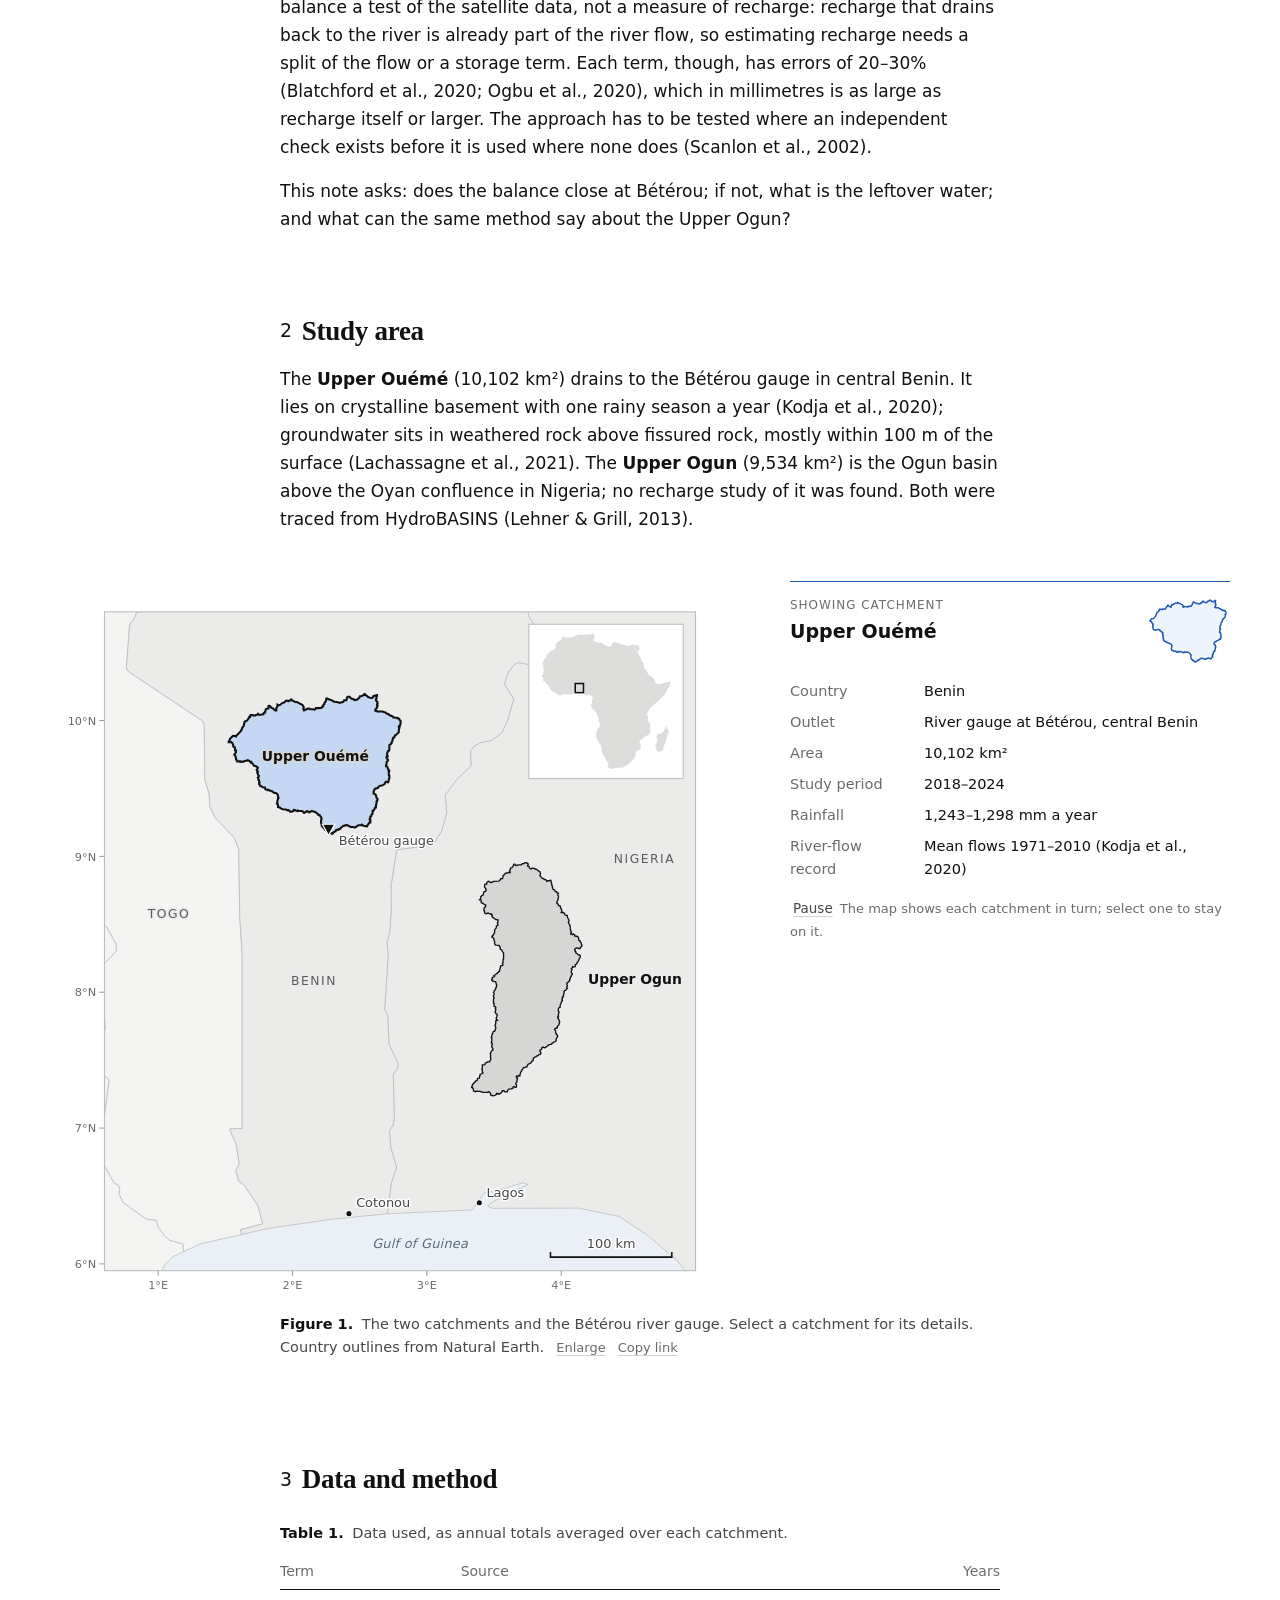
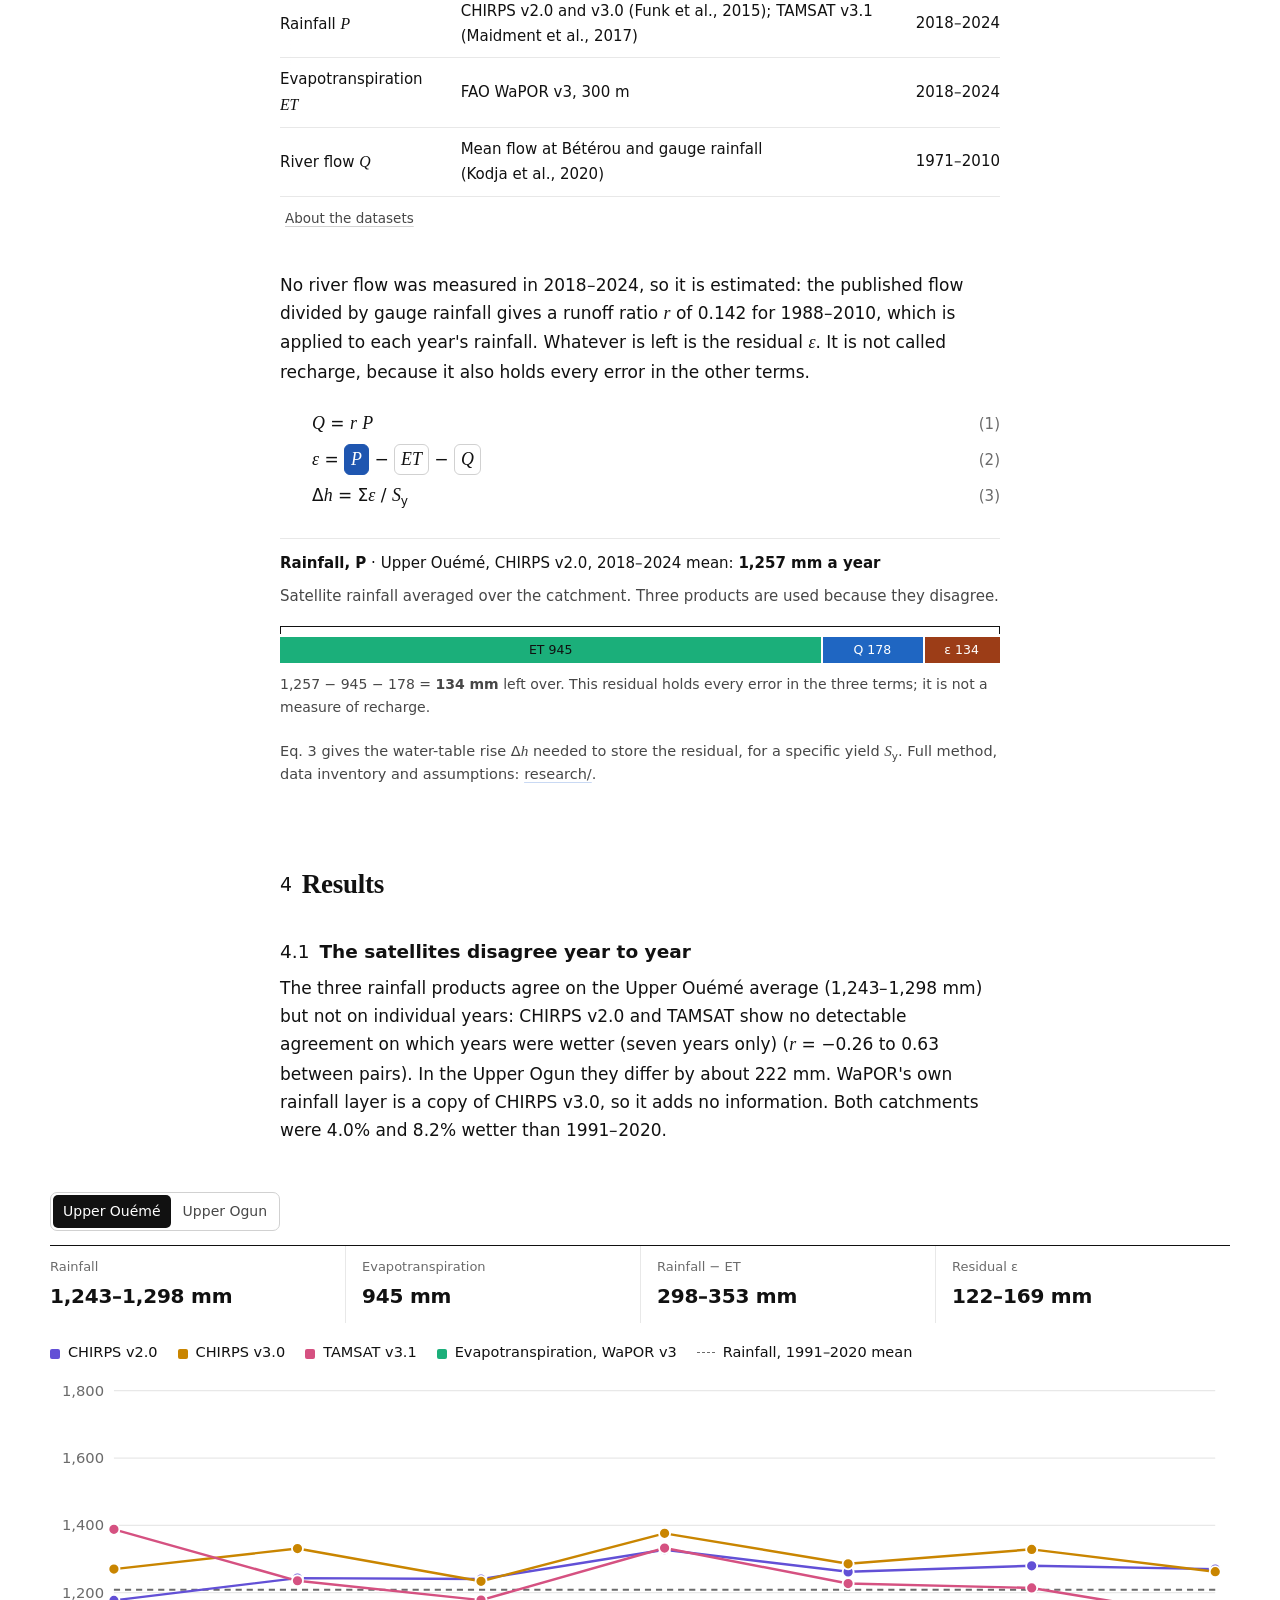
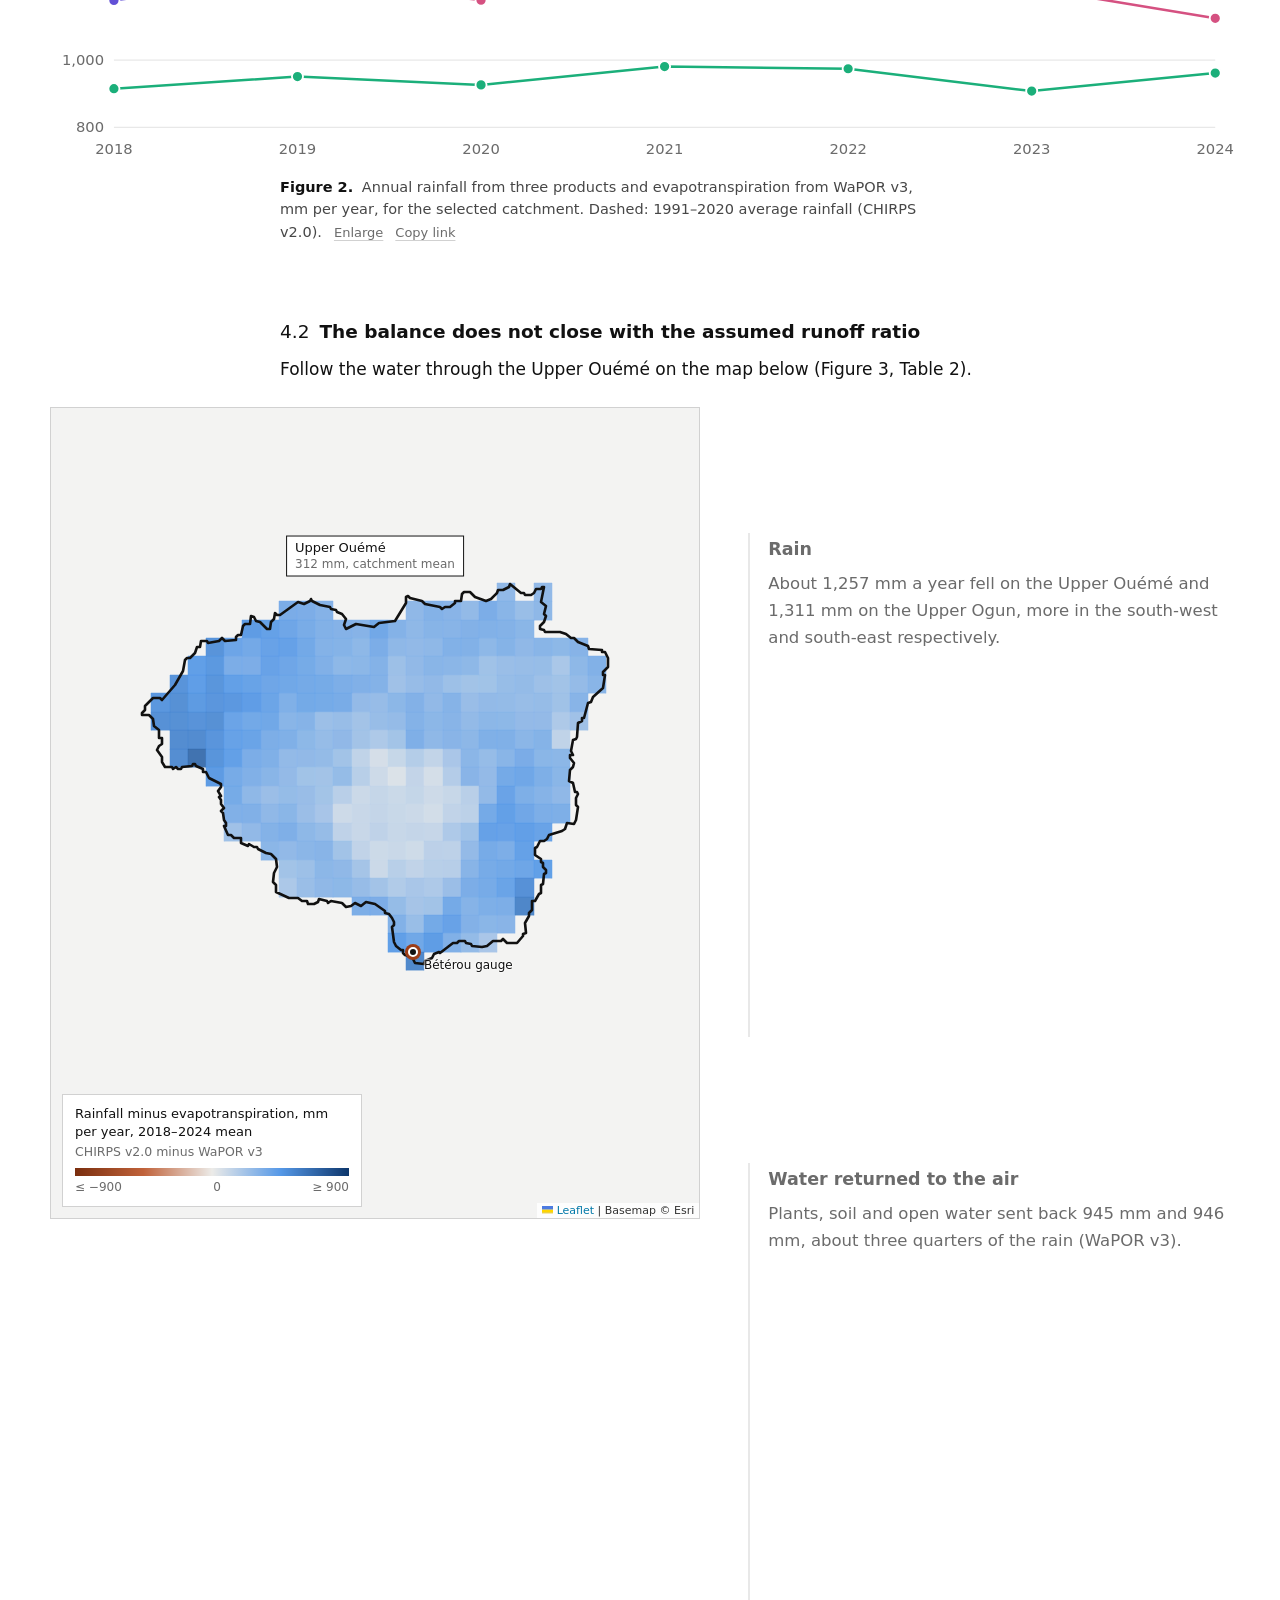
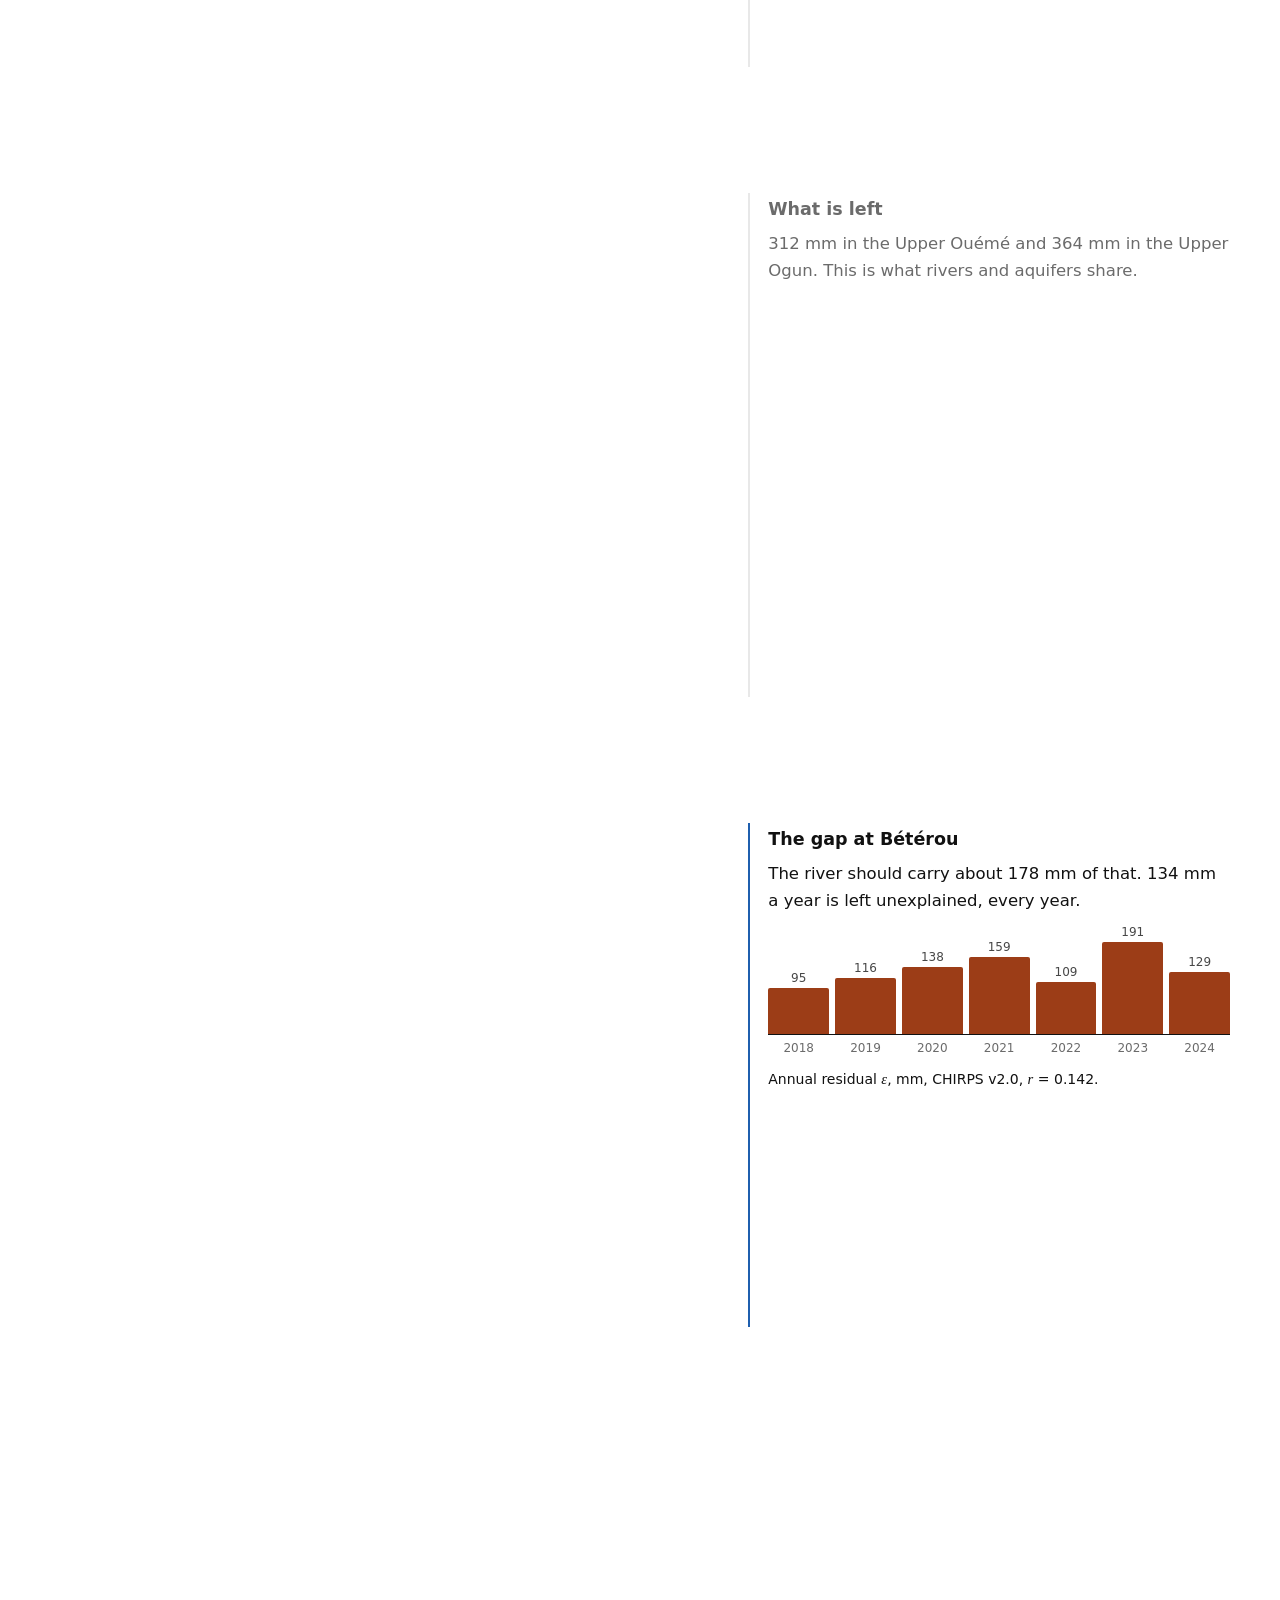
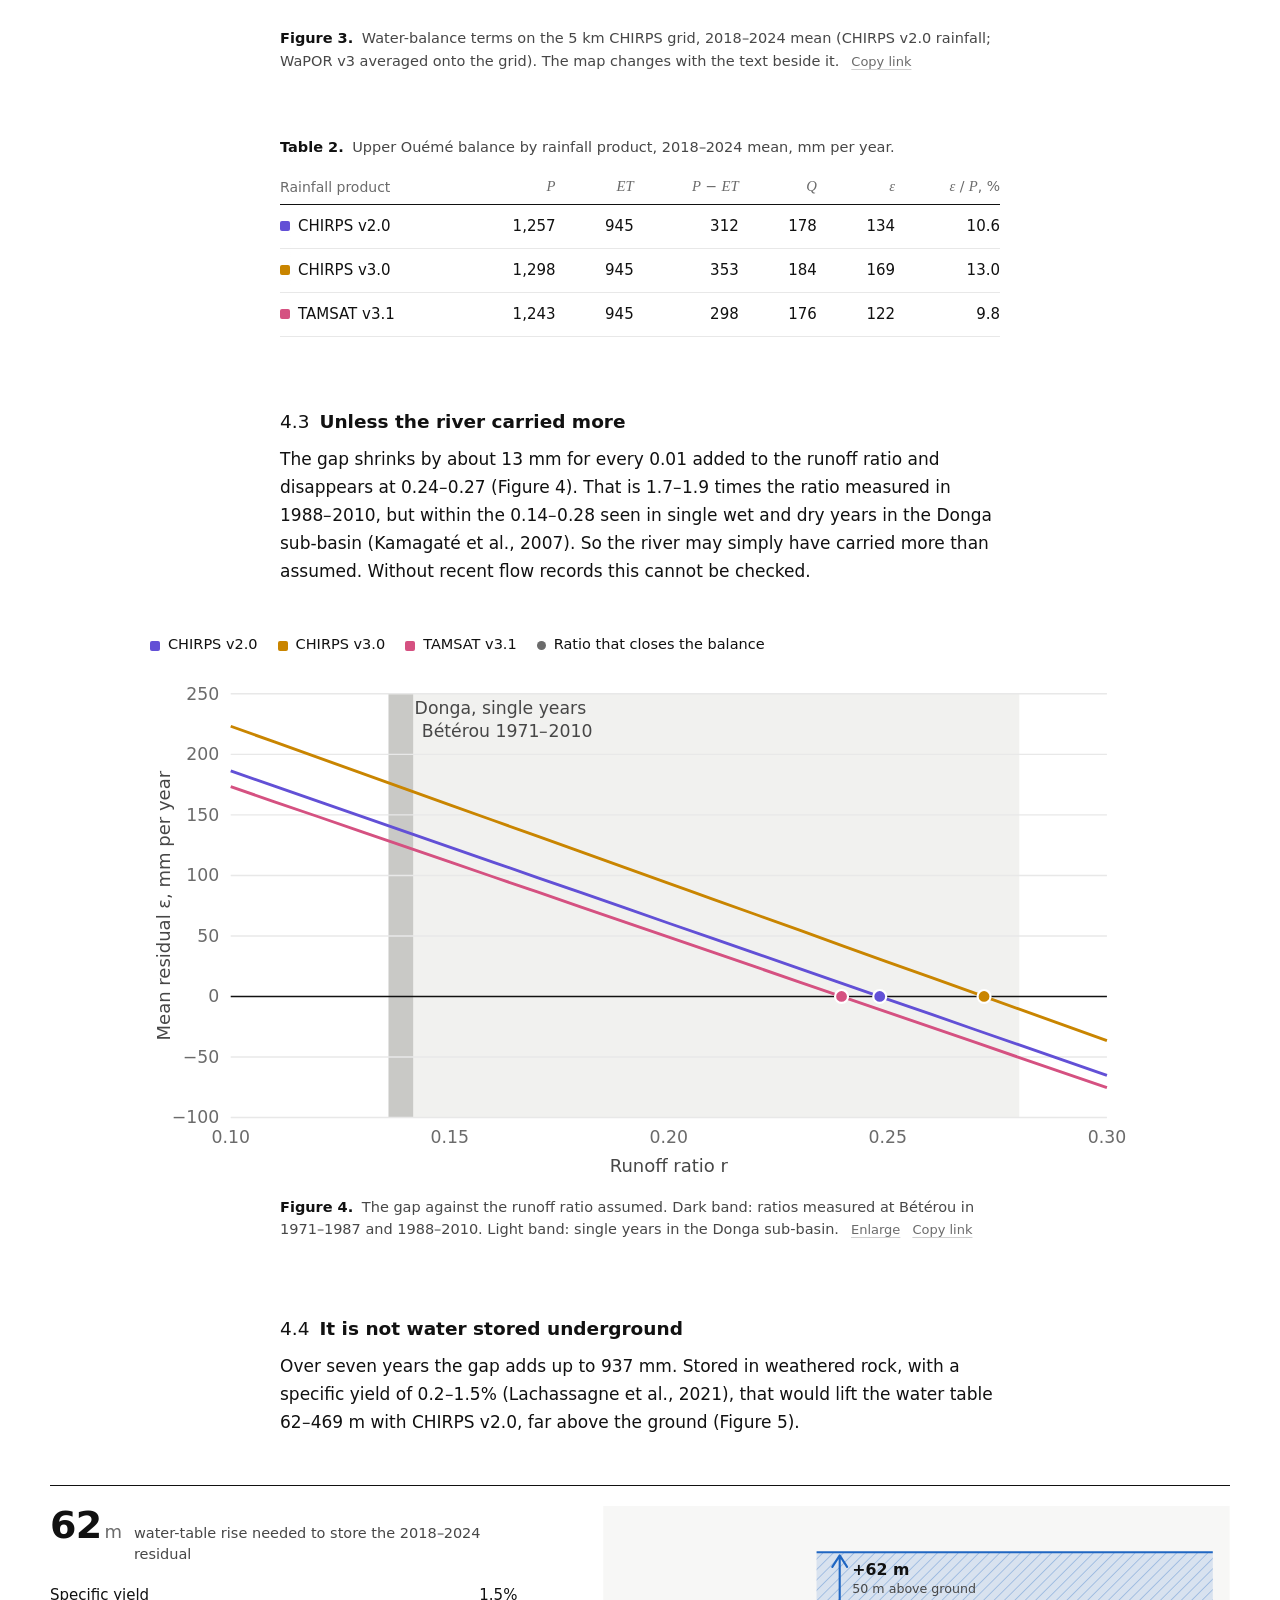
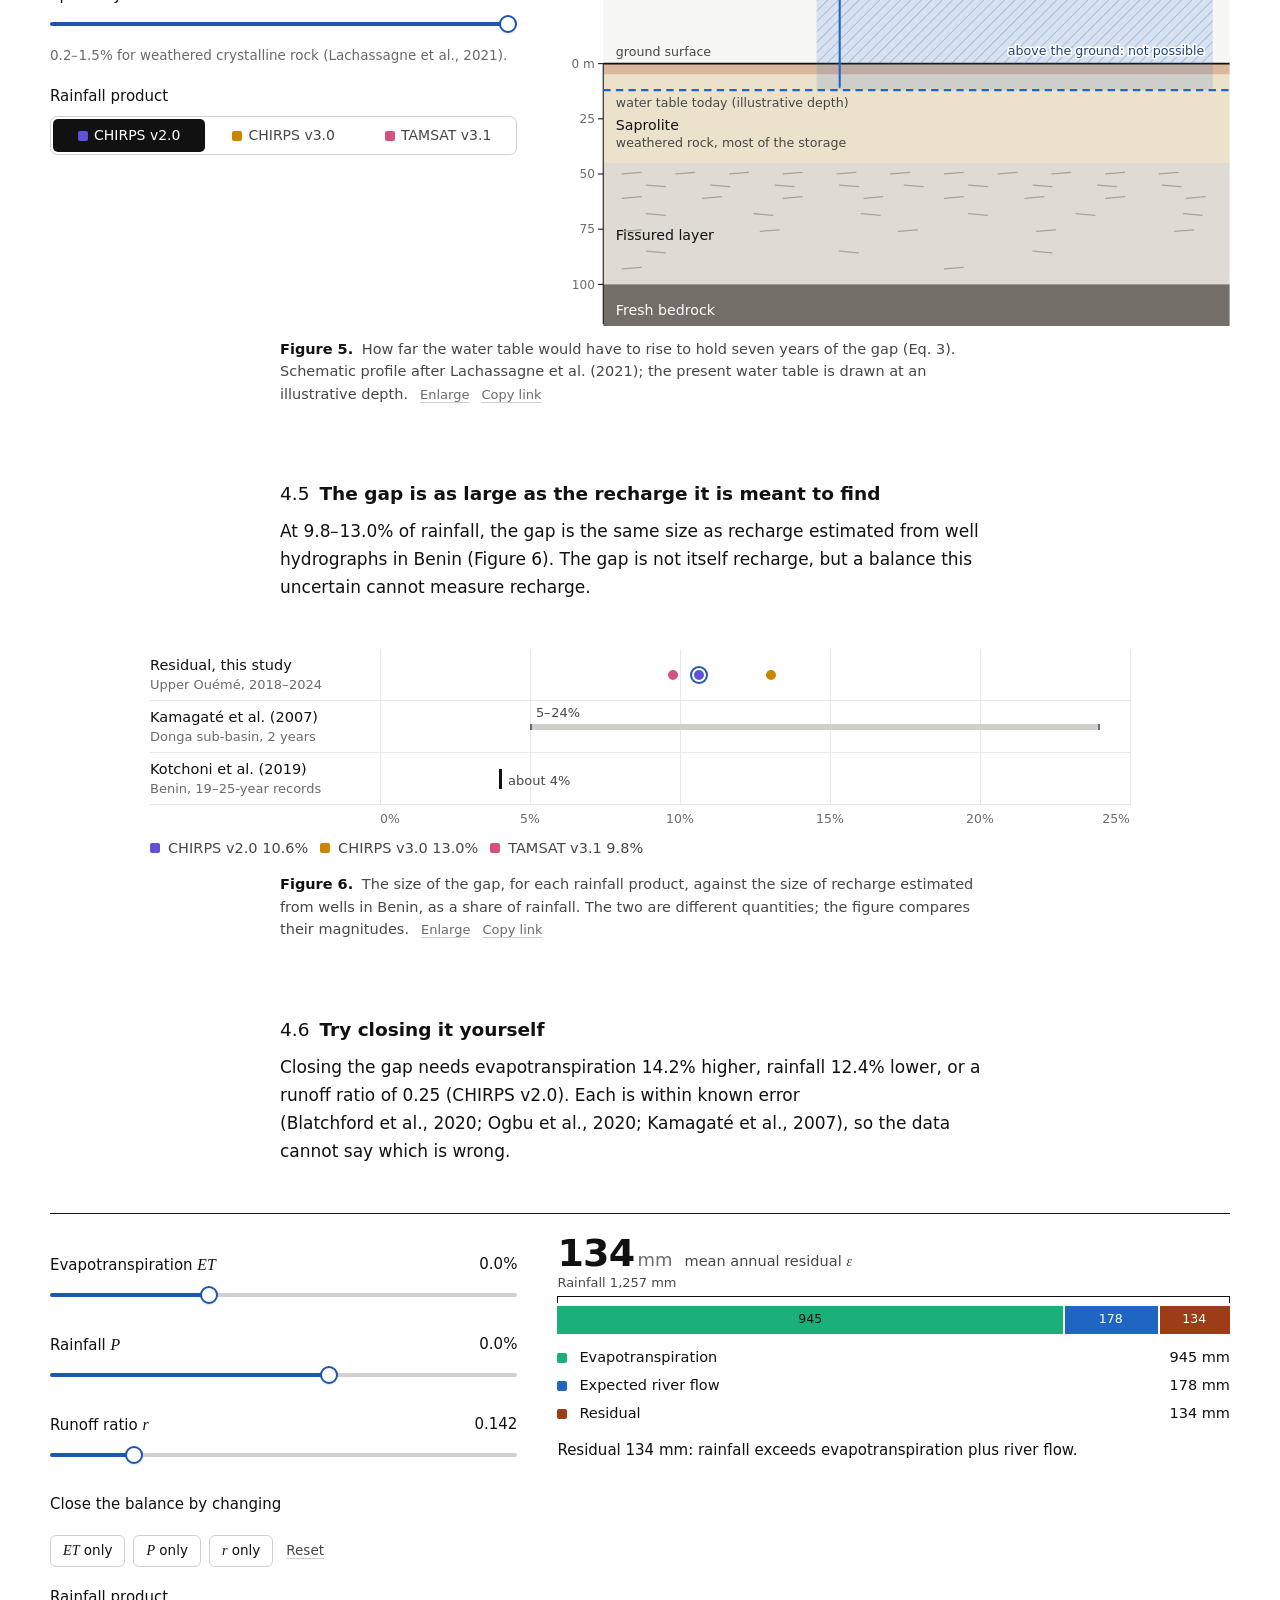
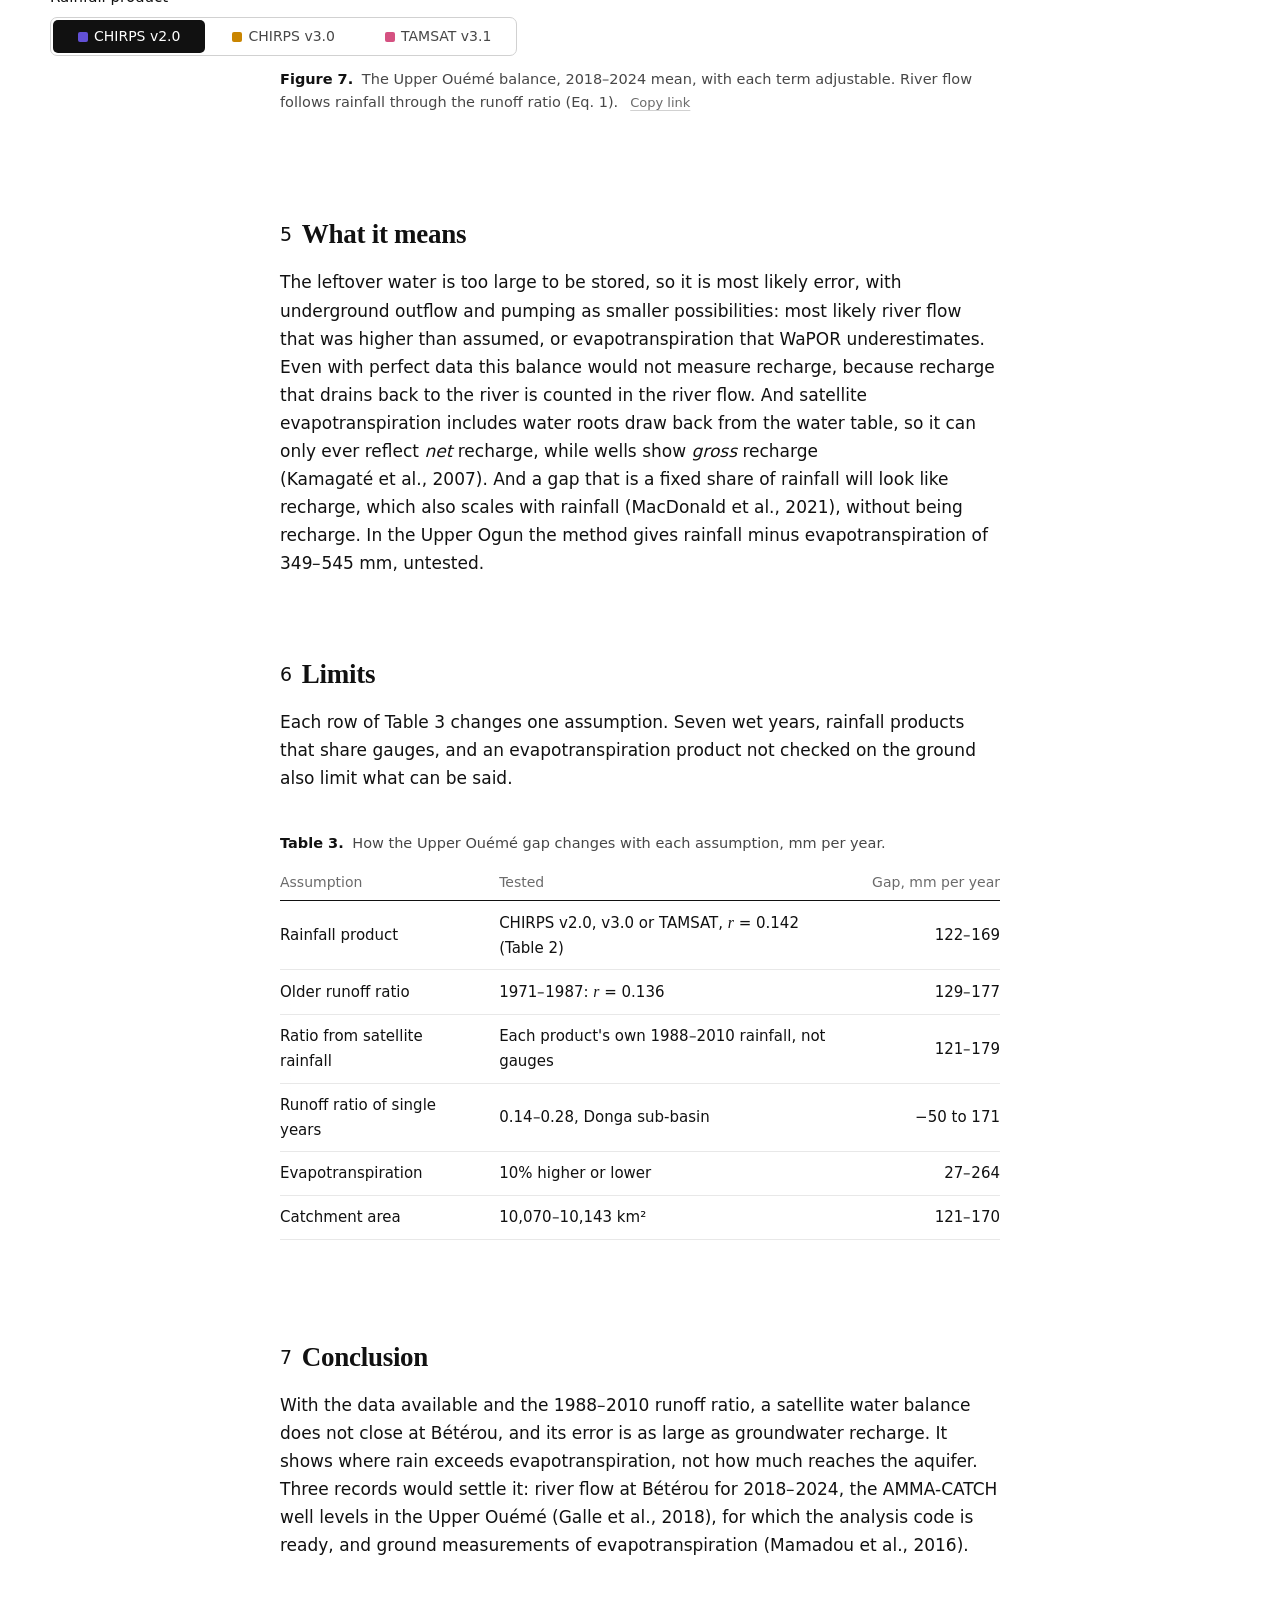
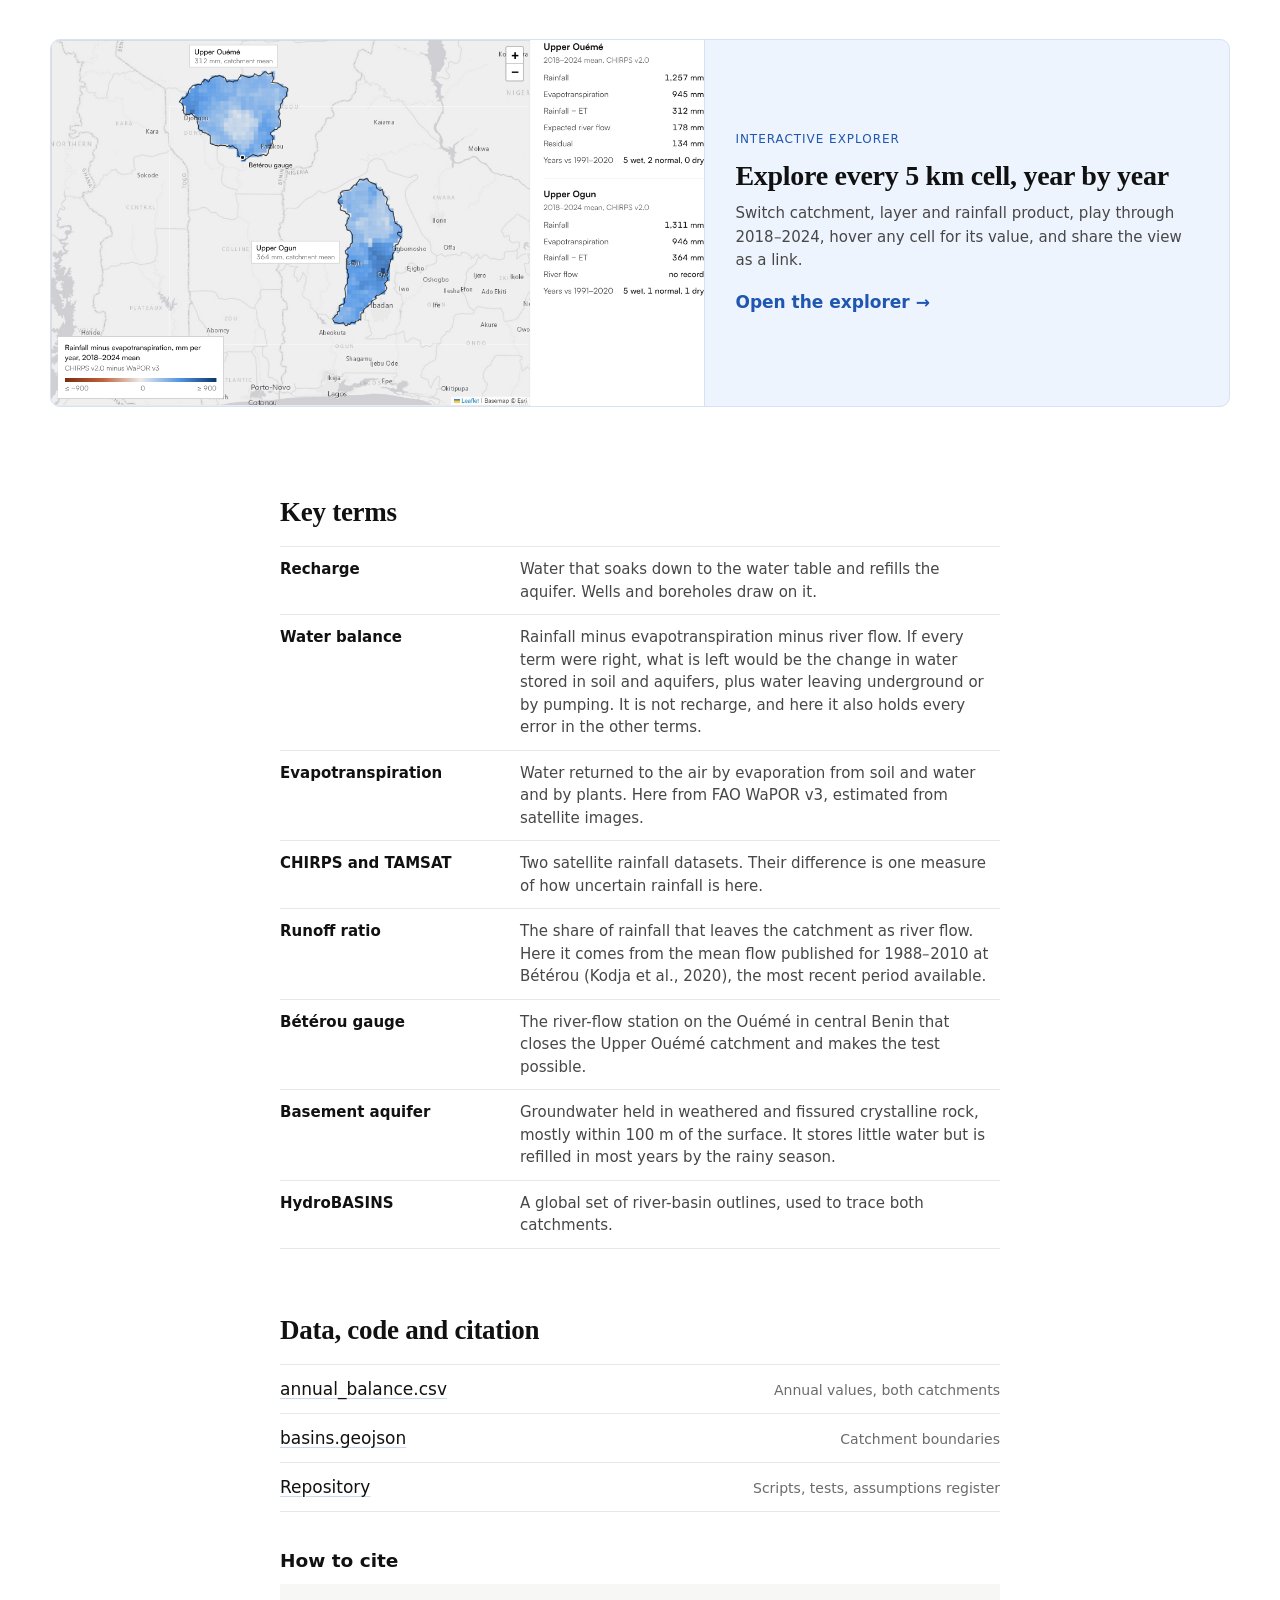
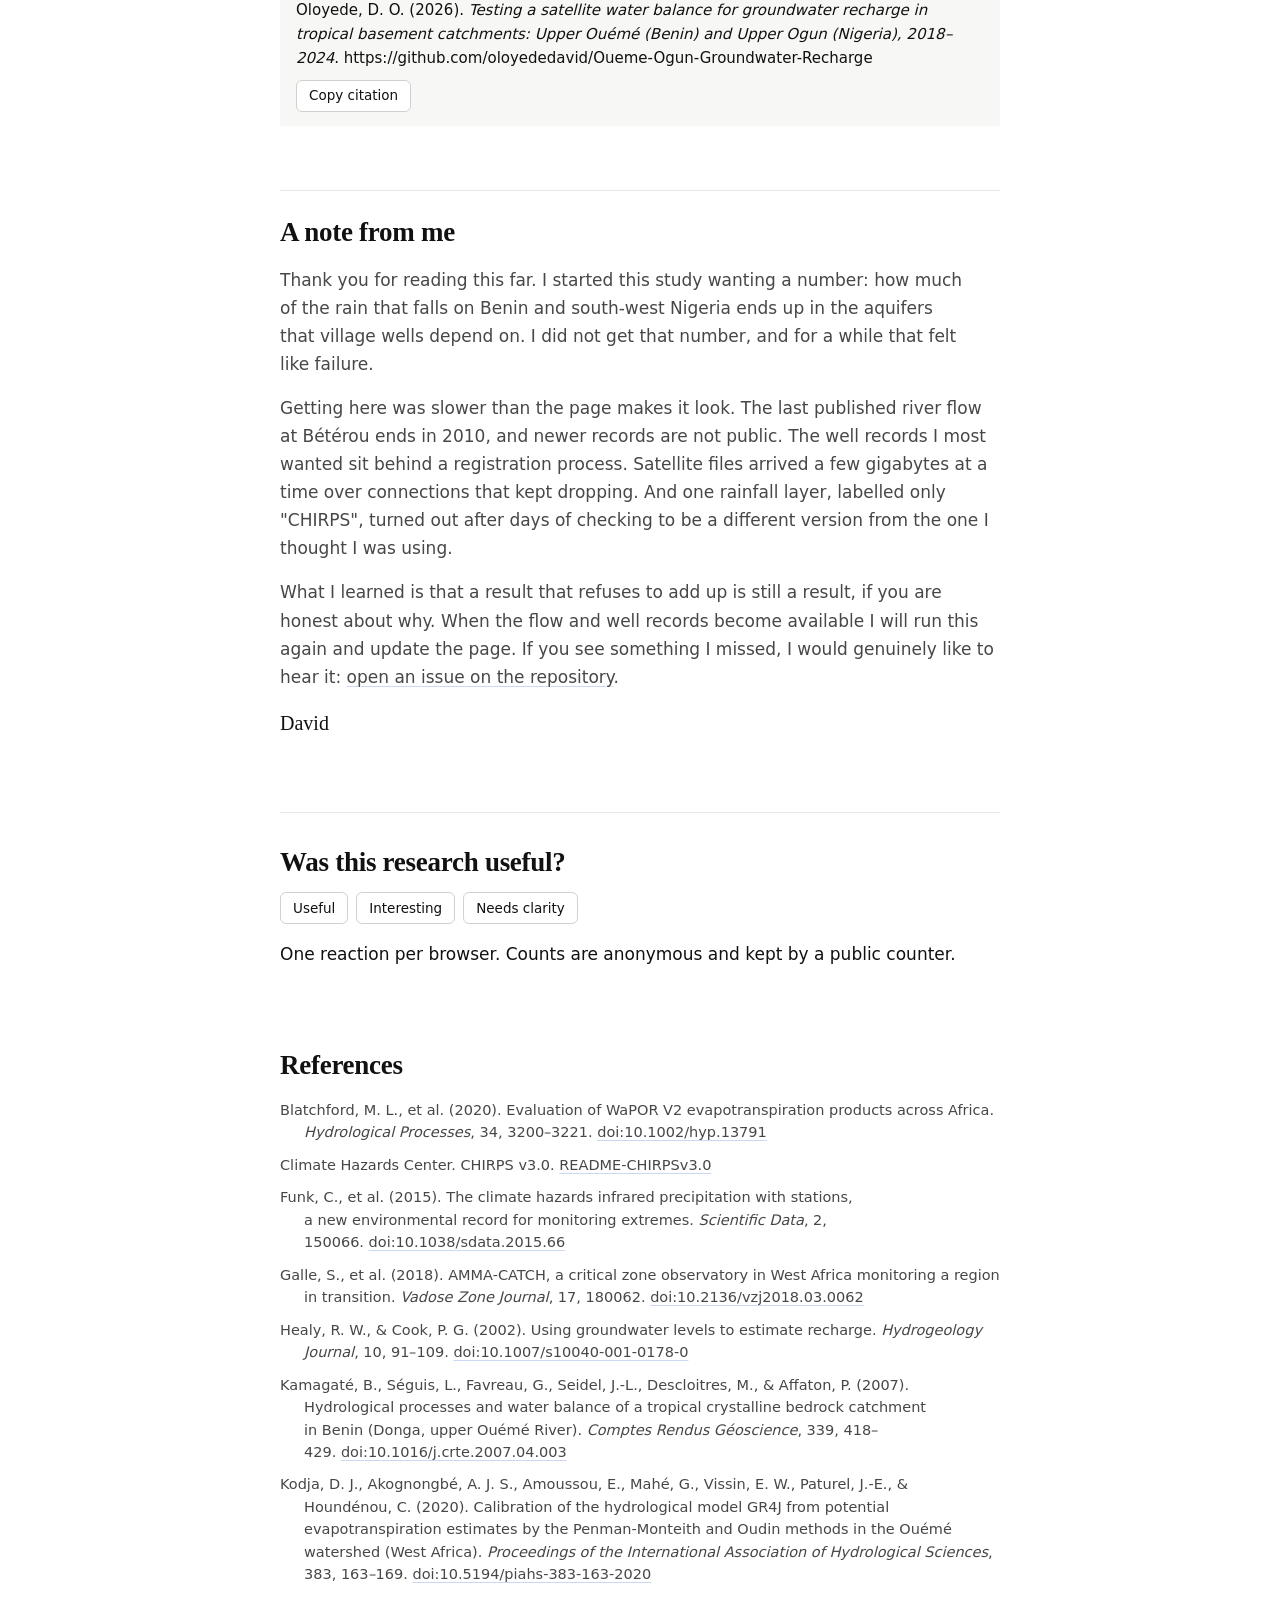
==== commit 58bb93ef: "The residual is not recharge: river flow already contains the recharge that drains back to it" ====
--- a/docs/index.html
+++ b/docs/index.html
@@ -18,7 +18,7 @@
     <meta name="citation_public_url" content="https://oloyededavid.github.io/Oueme-Ogun-Groundwater-Recharge/">
     <meta property="og:type" content="article">
     <meta property="og:title" content="Testing a satellite water balance for groundwater recharge in tropical basement catchments">
-    <meta property="og:description" content="Upper Ouémé (Benin) and Upper Ogun (Nigeria), 2018–2024. With the runoff ratio observed in 1988–2010, the balance at Bétérou leaves a gap that its errors can neither confirm nor rule out, and those errors are as large as published recharge.">
+    <meta property="og:description" content="Upper Ouémé (Benin) and Upper Ogun (Nigeria), 2018–2024. With the runoff ratio observed in 1988–2010, the balance at Bétérou does not close, and the residual is as large as published recharge.">
     <meta property="og:url" content="https://oloyededavid.github.io/Oueme-Ogun-Groundwater-Recharge/">
     <link rel="icon" href="data:image/svg+xml,%3Csvg xmlns='http://www.w3.org/2000/svg' viewBox='0 0 32 32'%3E%3Crect width='32' height='32' rx='6' fill='%23111'/%3E%3Cpath d='M16 6c-3.6 4.6-5.6 7.7-5.6 10.2a5.6 5.6 0 0 0 11.2 0C21.6 13.7 19.6 10.6 16 6z' fill='%23fff'/%3E%3C/svg%3E">
     <link rel="preconnect" href="https://api.fontshare.com">
@@ -87,7 +87,7 @@
 
     <section id="abstract" data-reveal class="abstract" aria-labelledby="h-abstract">
         <h2 id="h-abstract">Summary</h2>
-        <p class="lede">Can free satellite data tell us how much rain recharges groundwater where no wells are monitored? In the Upper Ouémé, where the answer can be checked against river flow, the numbers cannot be shown to add up: <span class="num hl" data-v="gapRange">—</span> mm of water a year is unaccounted for.</p>
+        <p class="lede">Can free satellite data tell us how much rain recharges groundwater where no wells are monitored? In the Upper Ouémé, where the answer can be checked against river flow, the numbers do not add up: <span class="num hl" data-v="gapRange">—</span> mm of water a year is unaccounted for.</p>
         <div class="rain100" id="rain100">
             <p class="rain100-head">Of every 100 mm of rain on the Upper Ouémé, 2018–2024</p>
             <div class="rain100-bar" id="rain100-bar" aria-hidden="true"></div>
@@ -161,7 +161,7 @@
     </figure>
 
     <section aria-labelledby="h-close">
-        <h3 id="h-close"><span class="n">4.2</span>With the assumed runoff ratio, the balance leaves a gap the errors cannot rule out</h3>
+        <h3 id="h-close"><span class="n">4.2</span>The balance does not close with the assumed runoff ratio</h3>
         <p>Follow the water through the Upper Ouémé on the map below (Figure 3, Table 2).</p>
     </section>
     <figure class="wide" id="fig-map" style="margin-top:8px">
@@ -315,7 +315,7 @@
 
     <section id="conclusion" data-reveal aria-labelledby="h-concl">
         <h2 id="h-concl"><span class="n">7</span>Conclusion</h2>
-        <p>With the data available and the 1988–2010 runoff ratio, a satellite water balance at Bétérou leaves a gap that its errors can neither confirm nor rule out, and those errors are as large as groundwater recharge. It shows where rain exceeds evapotranspiration, not how much reaches the aquifer. Three records would settle it: river flow at Bétérou for 2018–2024, the AMMA-CATCH well levels in the Upper Ouémé <span class="cite">(Galle et al., 2018)</span>, for which the analysis code is ready, and ground measurements of evapotranspiration <span class="cite">(Mamadou et al., 2016)</span>.</p>
+        <p>With the data available and the 1988–2010 runoff ratio, a satellite water balance does not close at Bétérou, and its error is as large as groundwater recharge. It shows where rain exceeds evapotranspiration, not how much reaches the aquifer. Three records would settle it: river flow at Bétérou for 2018–2024, the AMMA-CATCH well levels in the Upper Ouémé <span class="cite">(Galle et al., 2018)</span>, for which the analysis code is ready, and ground measurements of evapotranspiration <span class="cite">(Mamadou et al., 2016)</span>.</p>
     </section>
 
     <section id="explorer" class="explore-cta" data-reveal aria-labelledby="h-explorer">
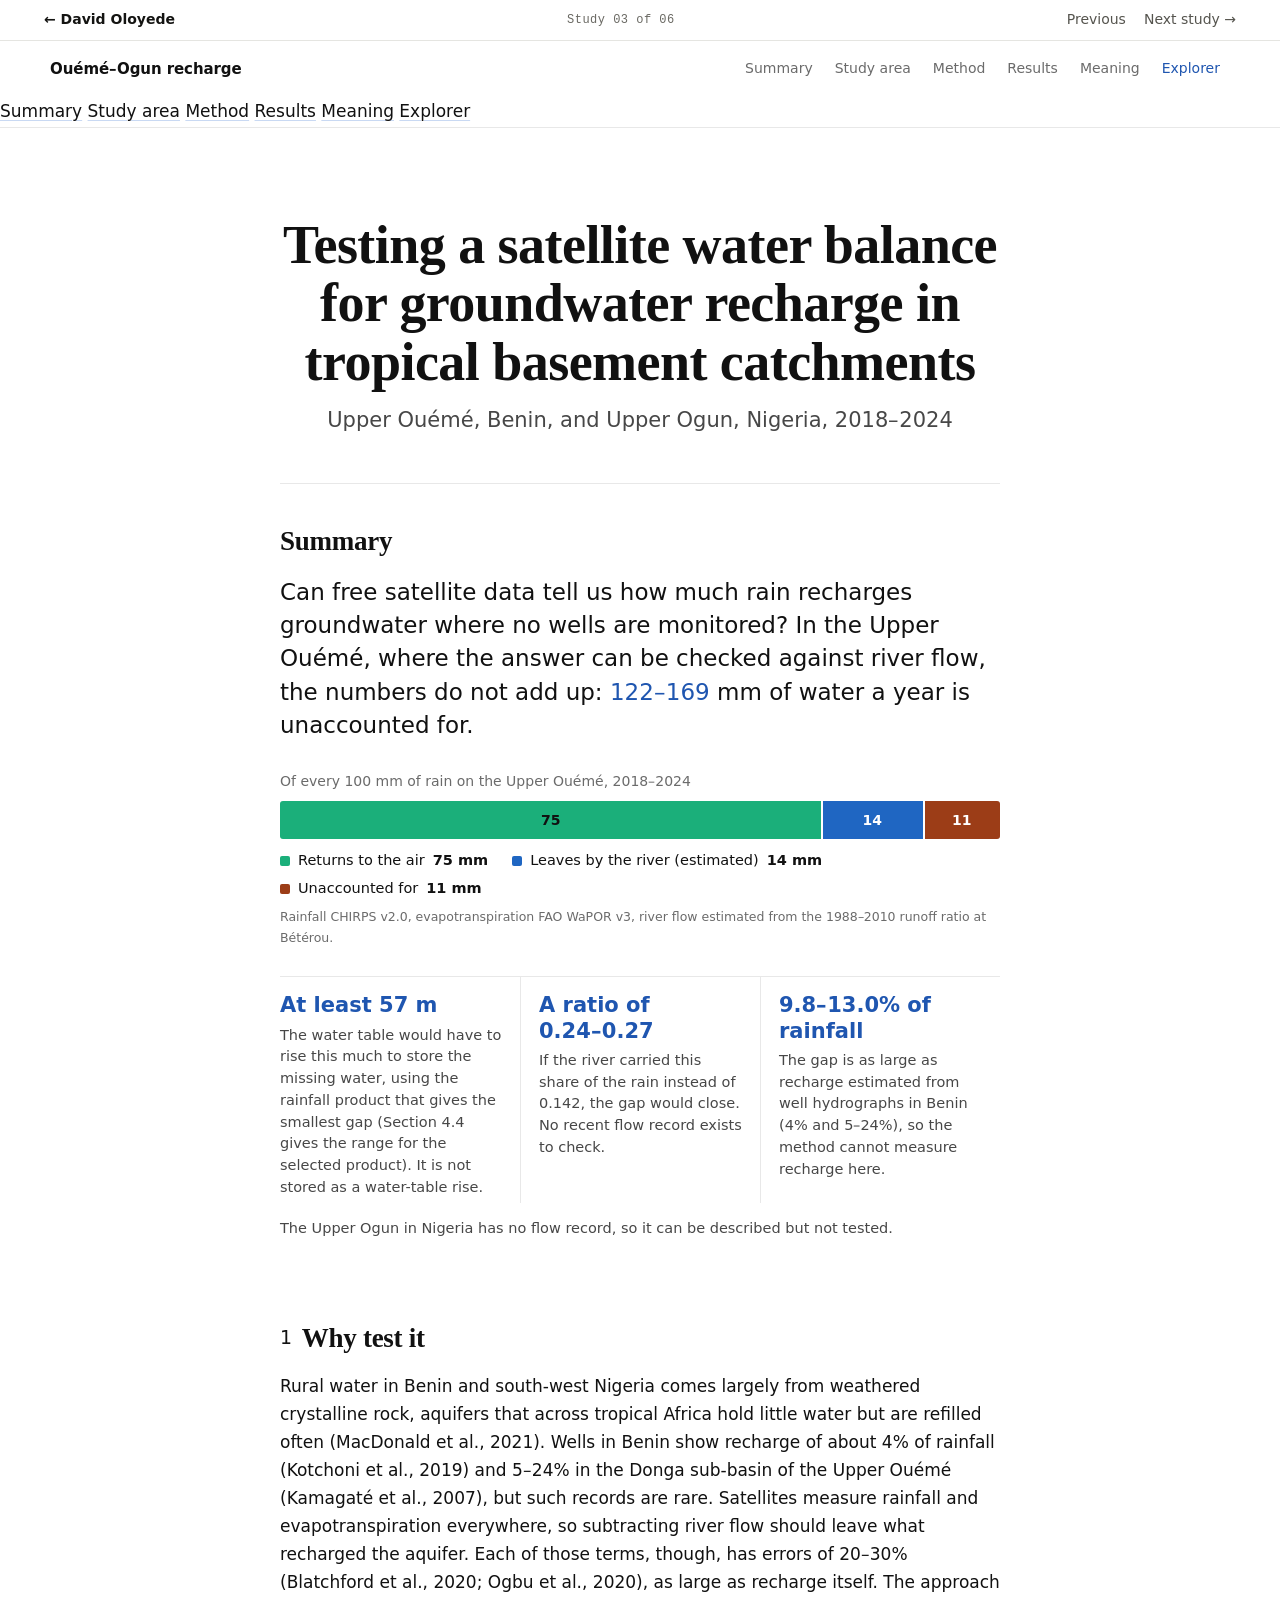
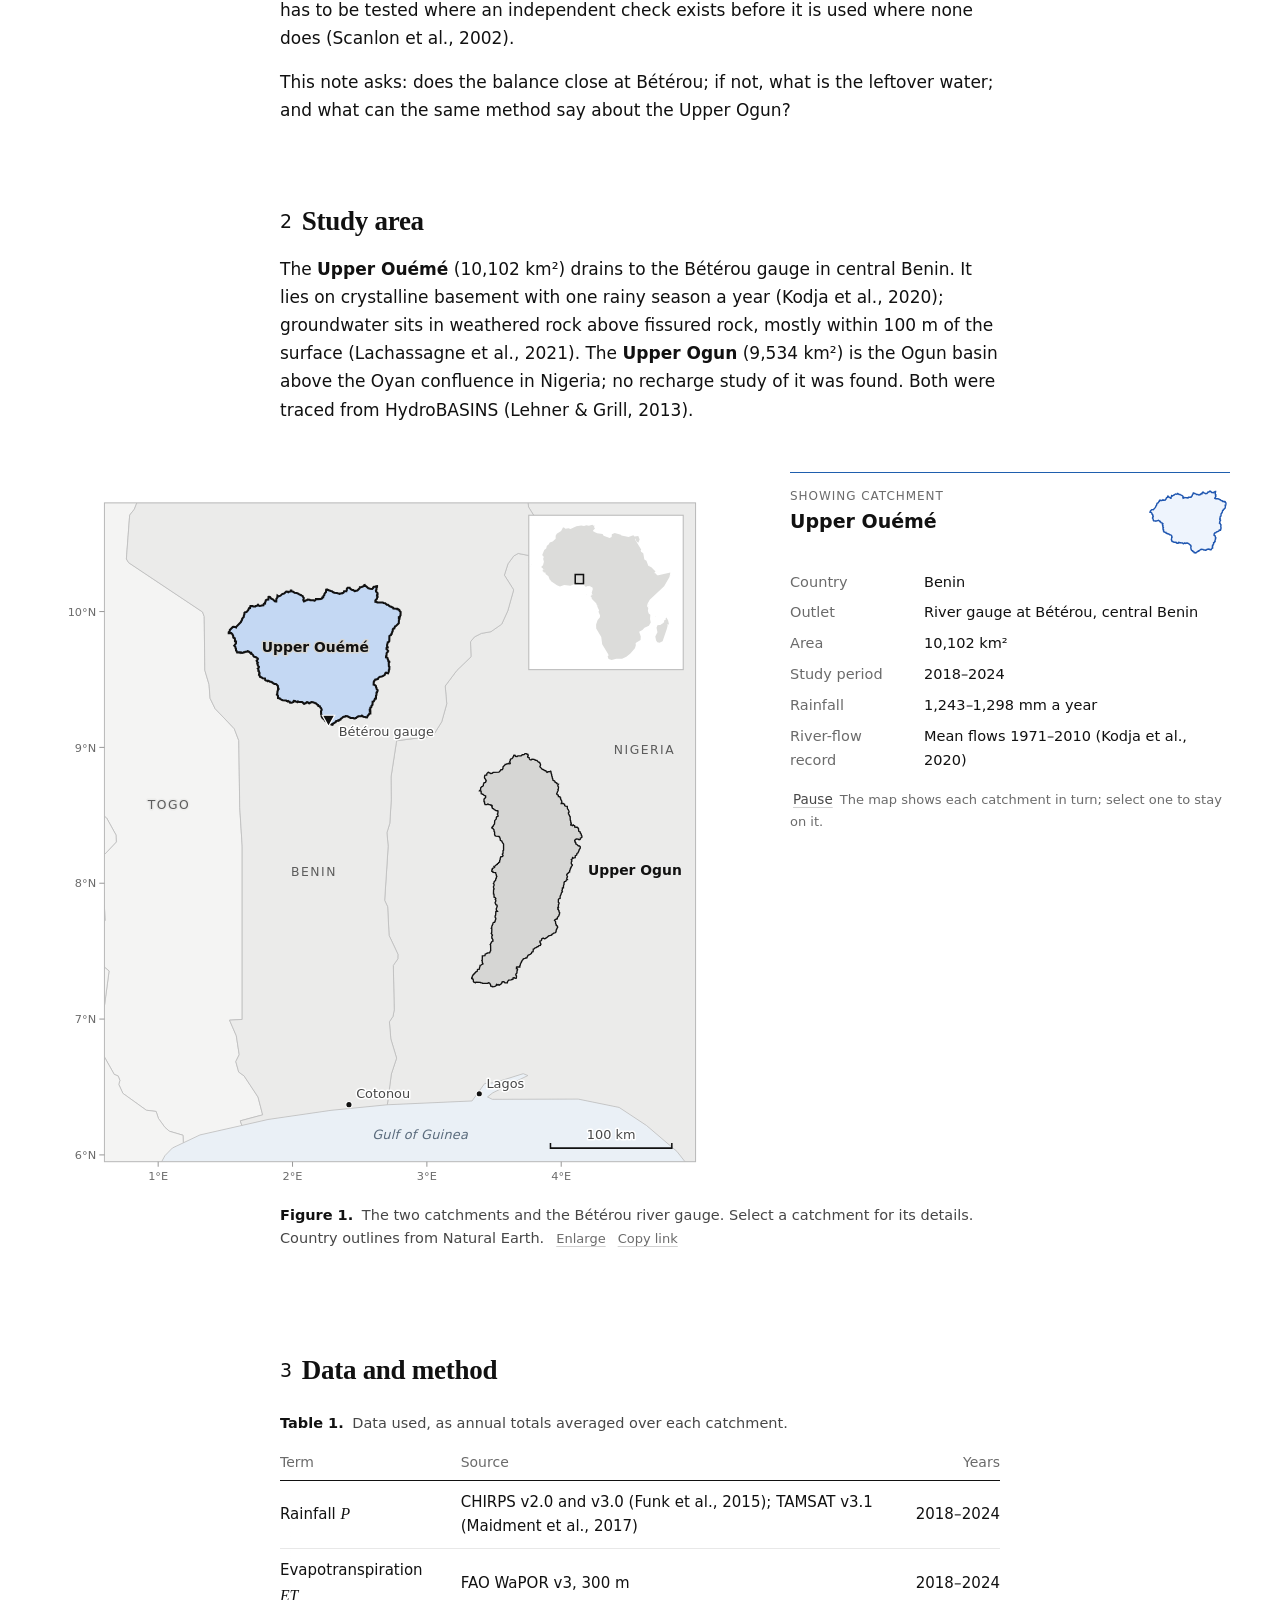
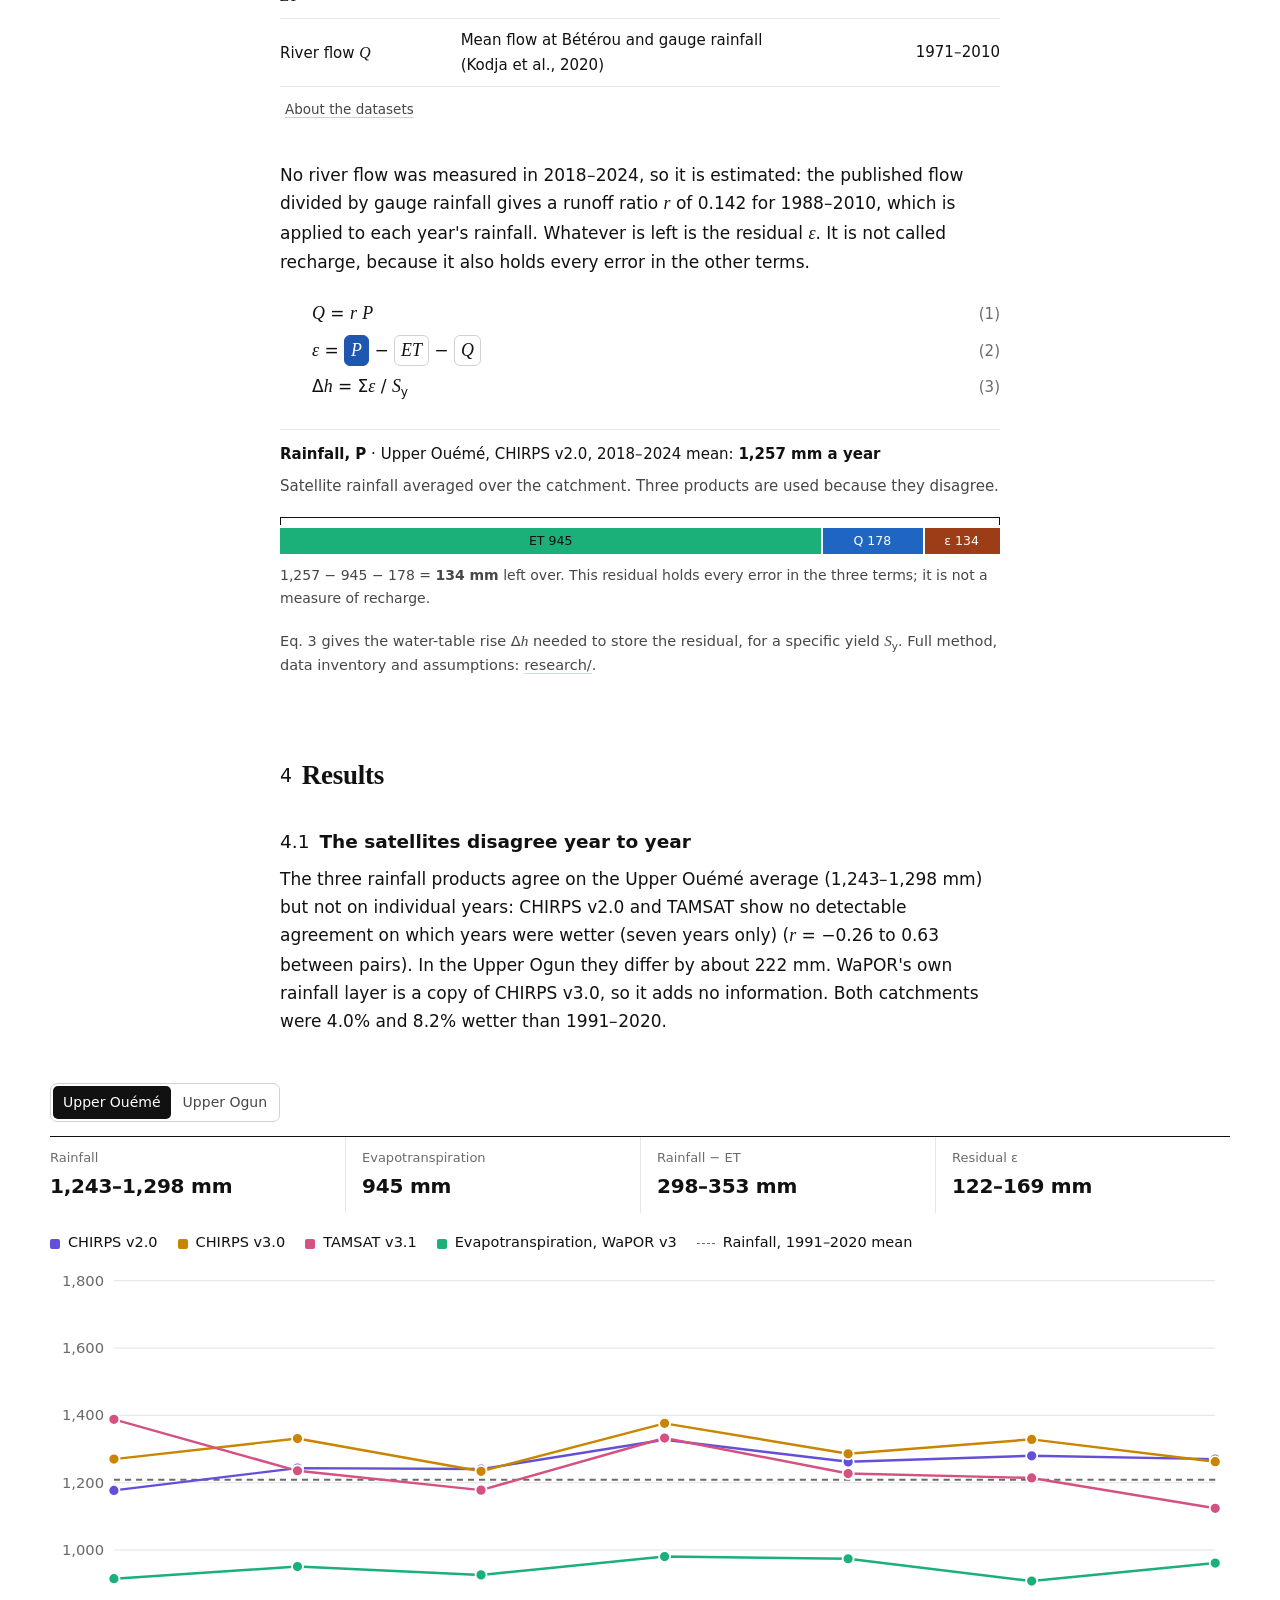
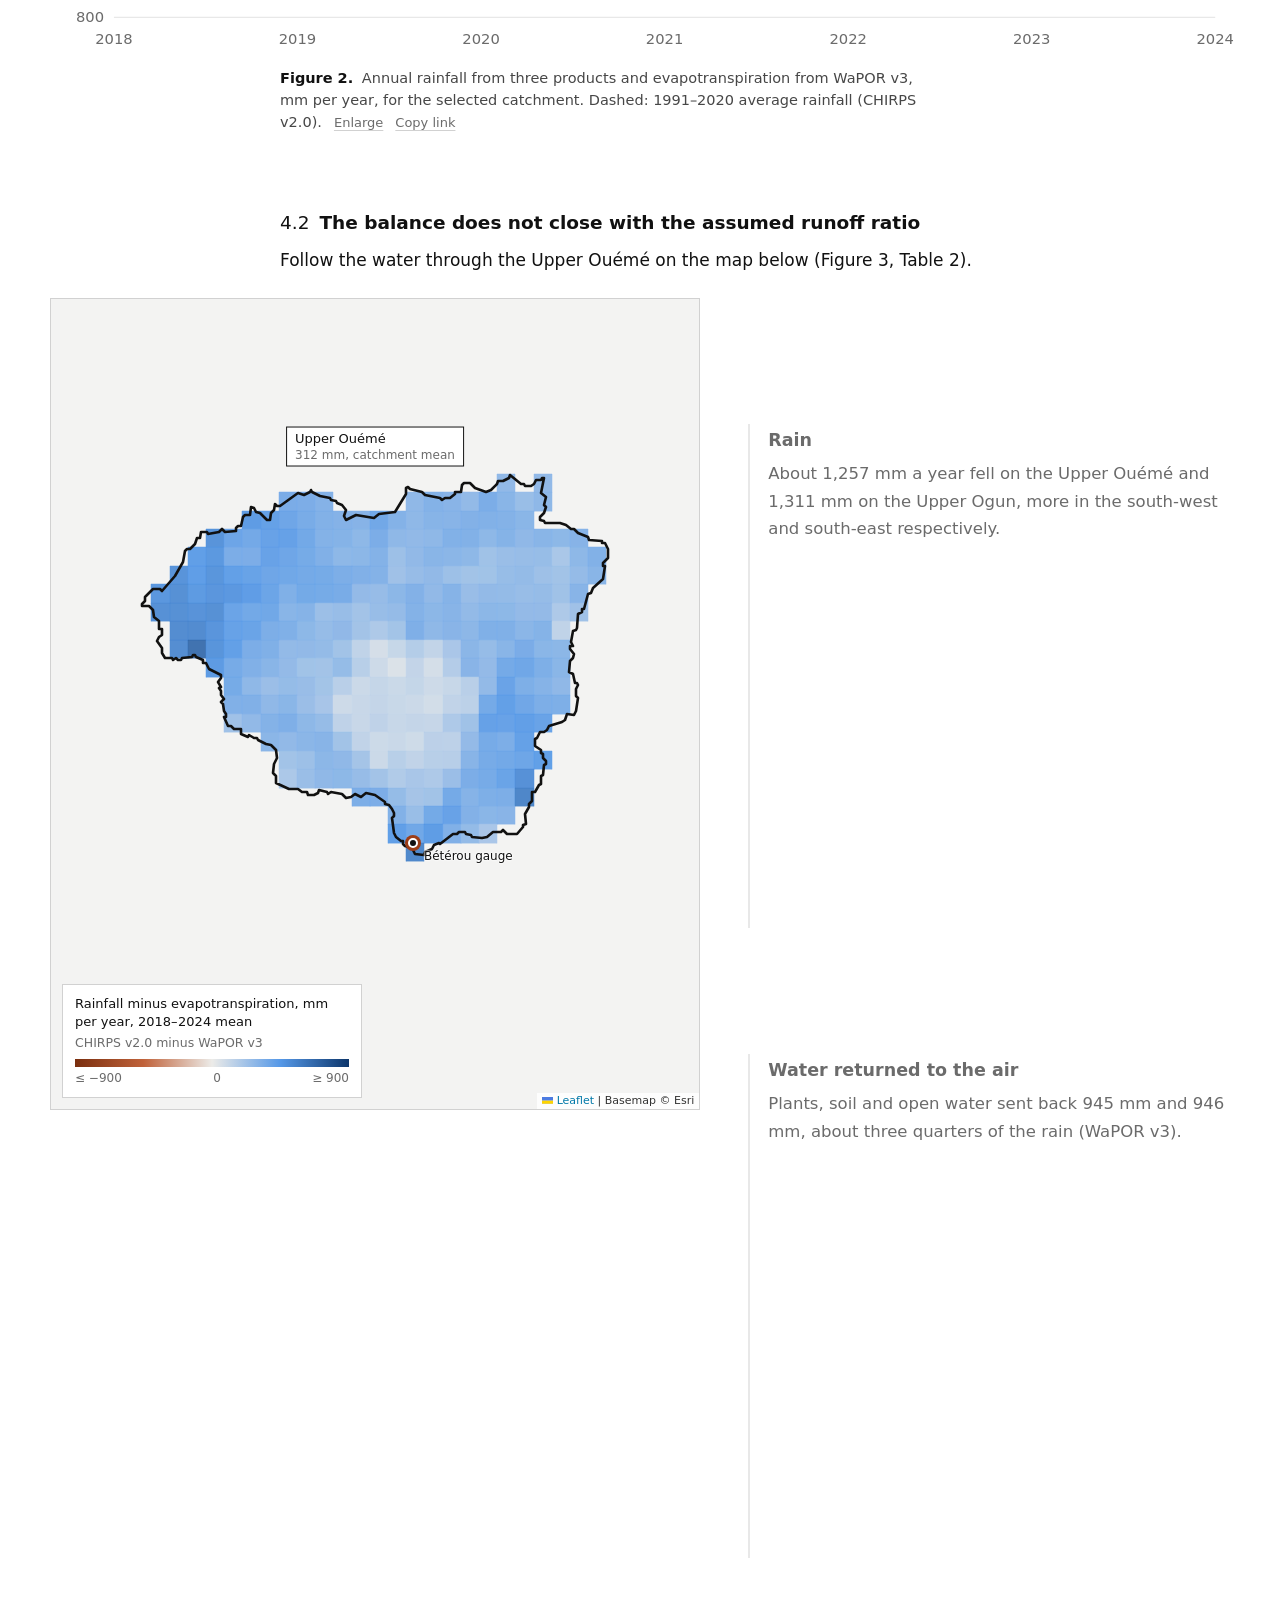
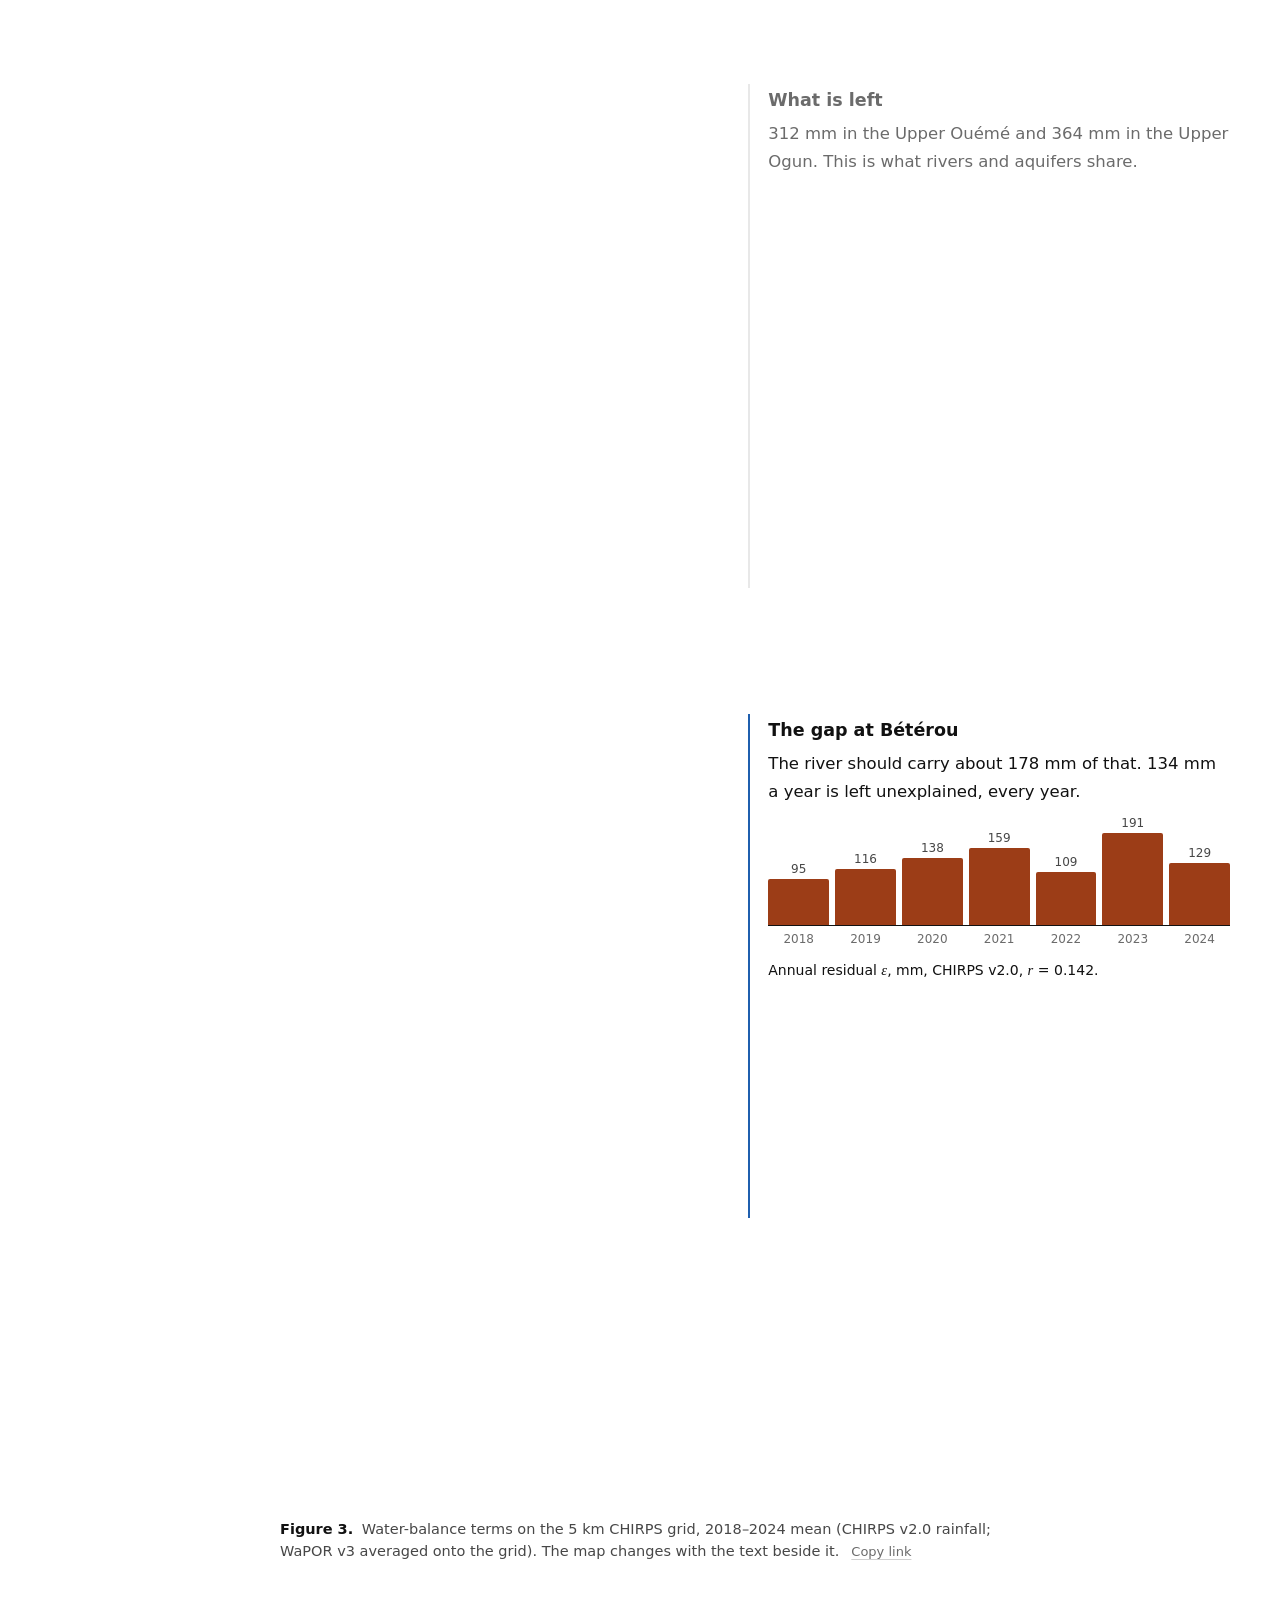
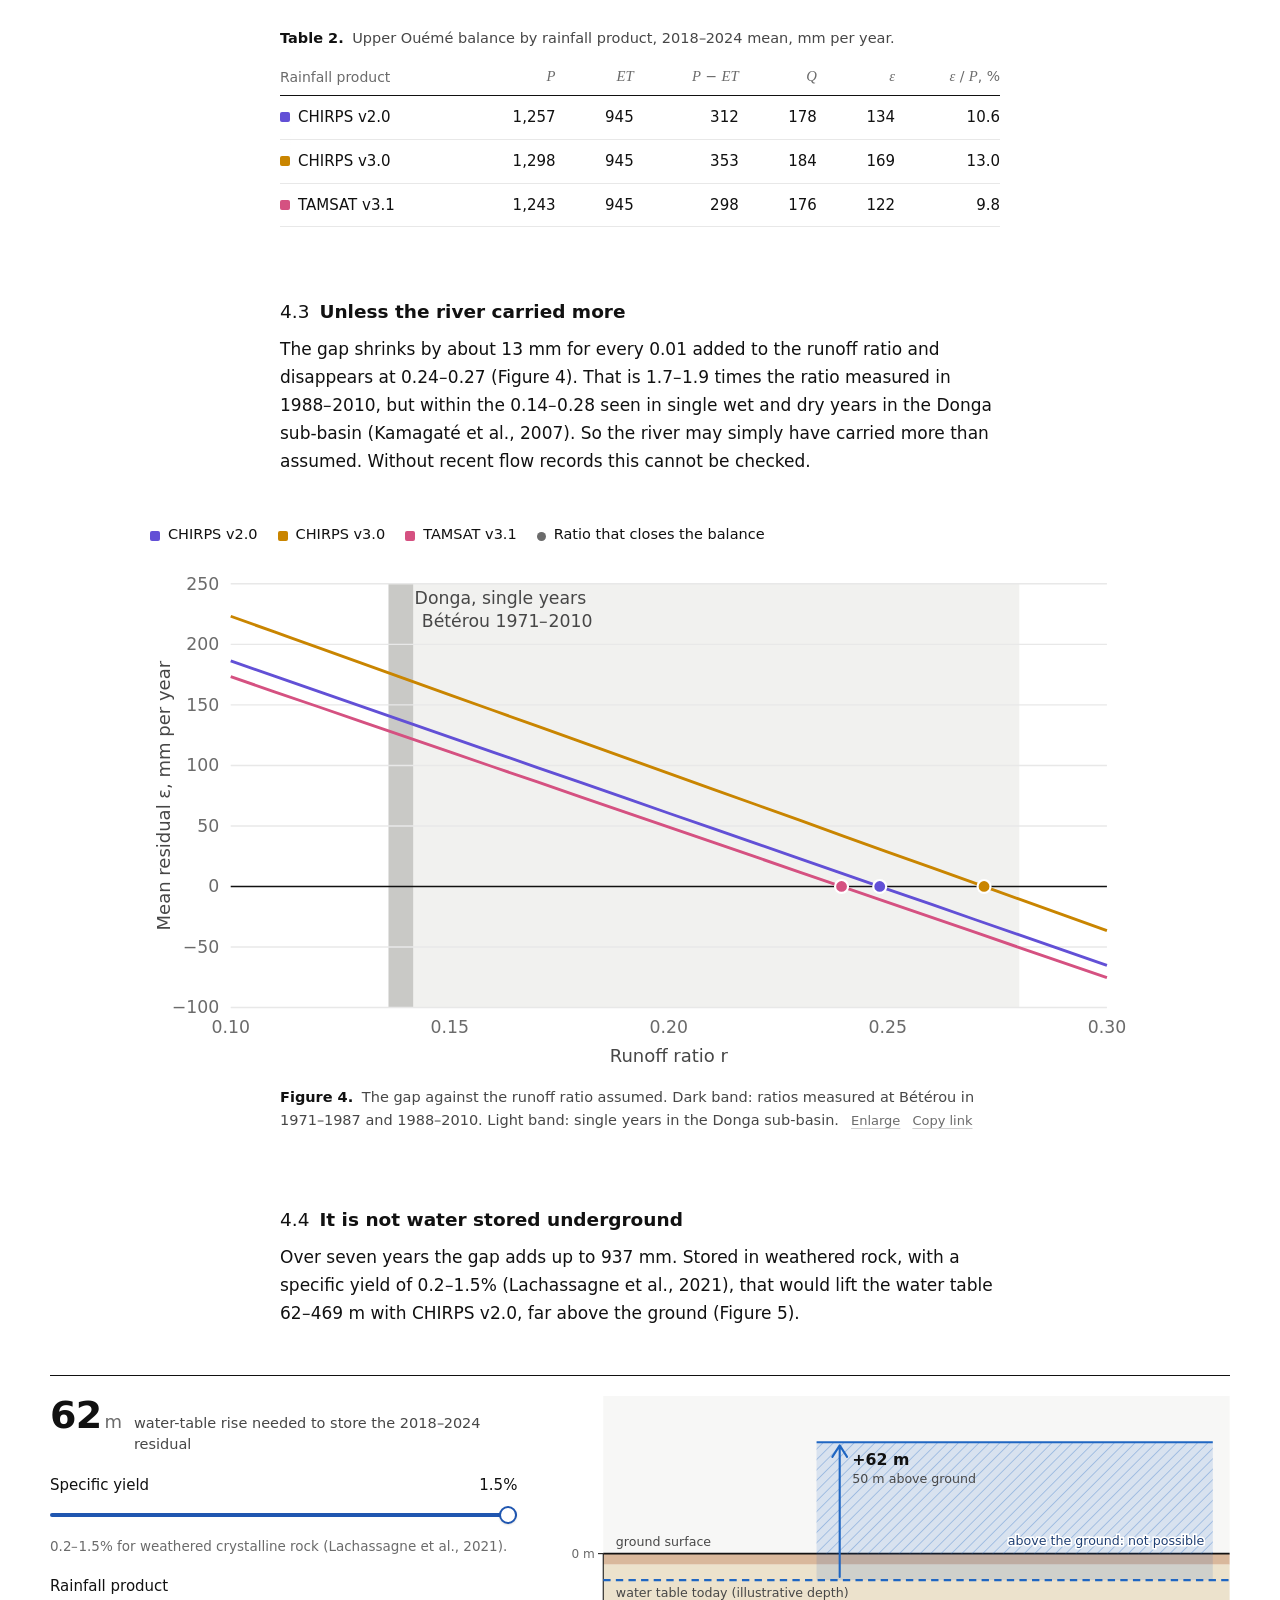
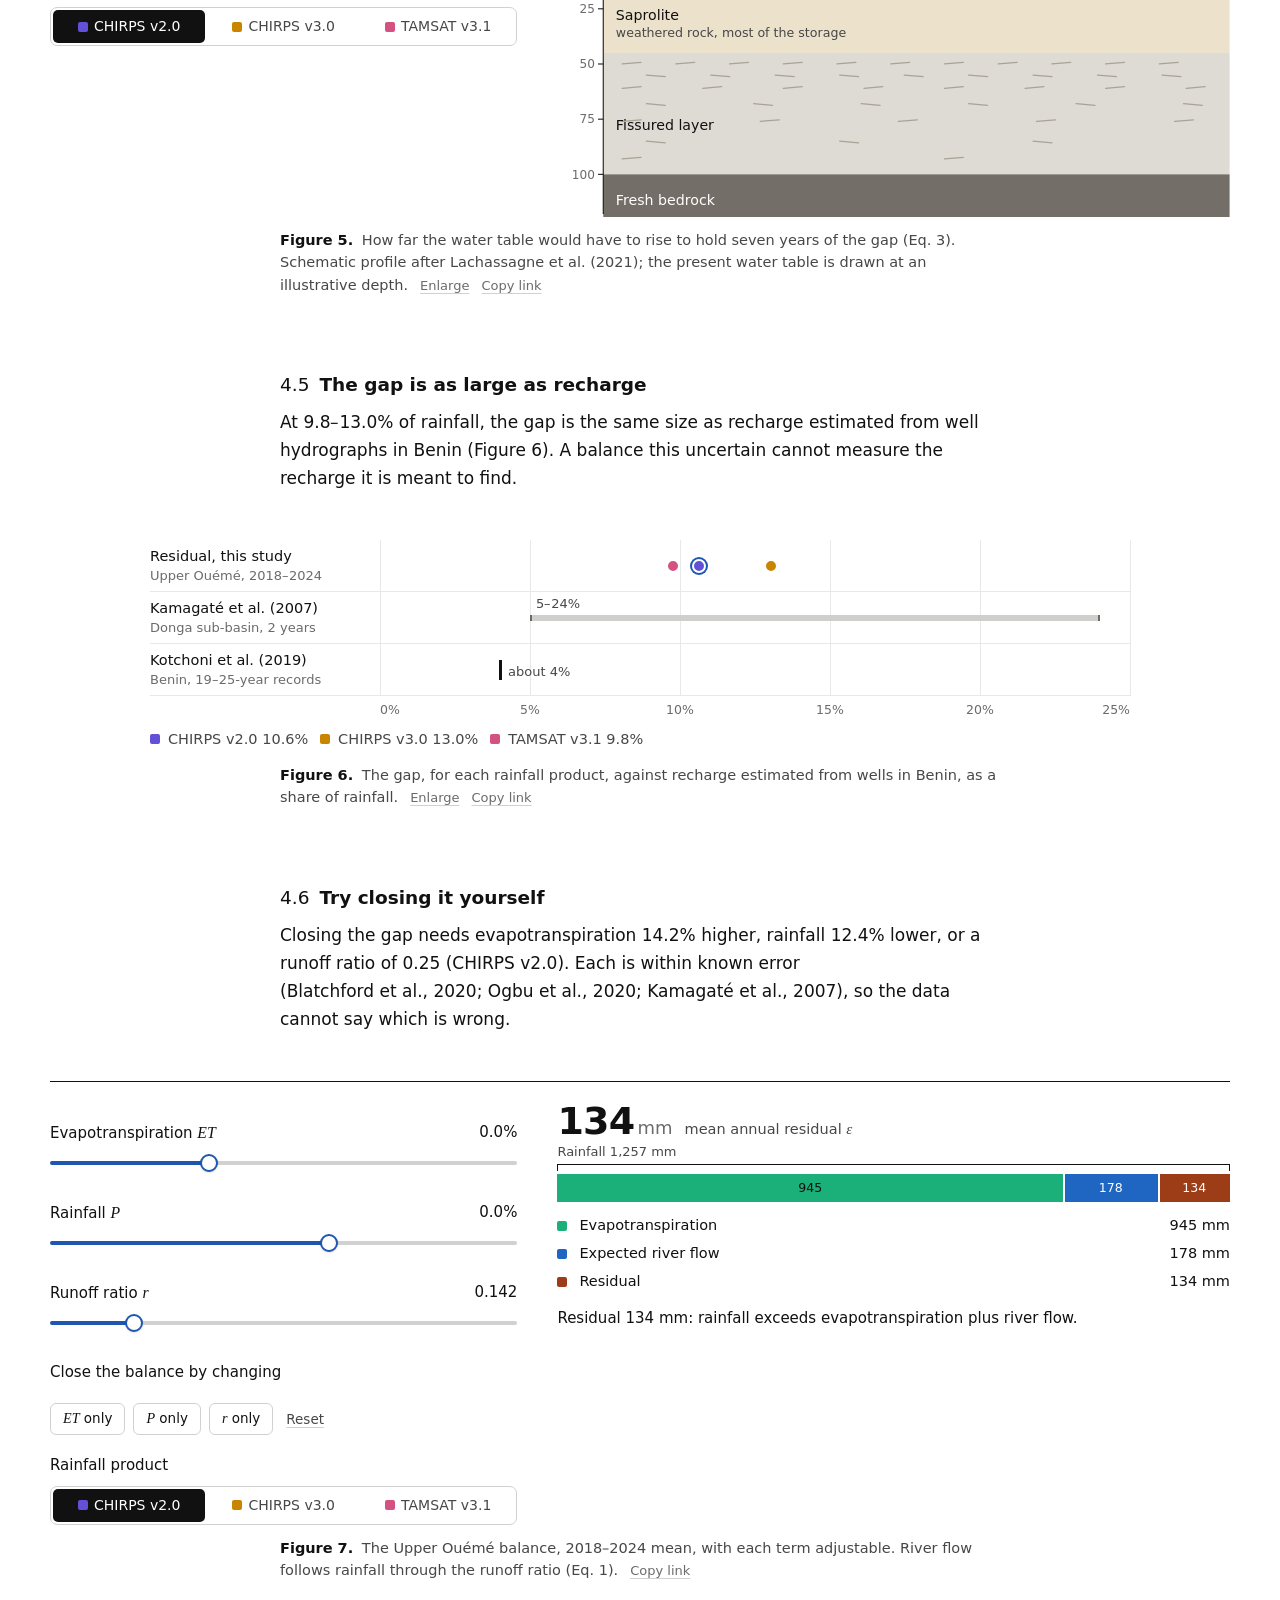
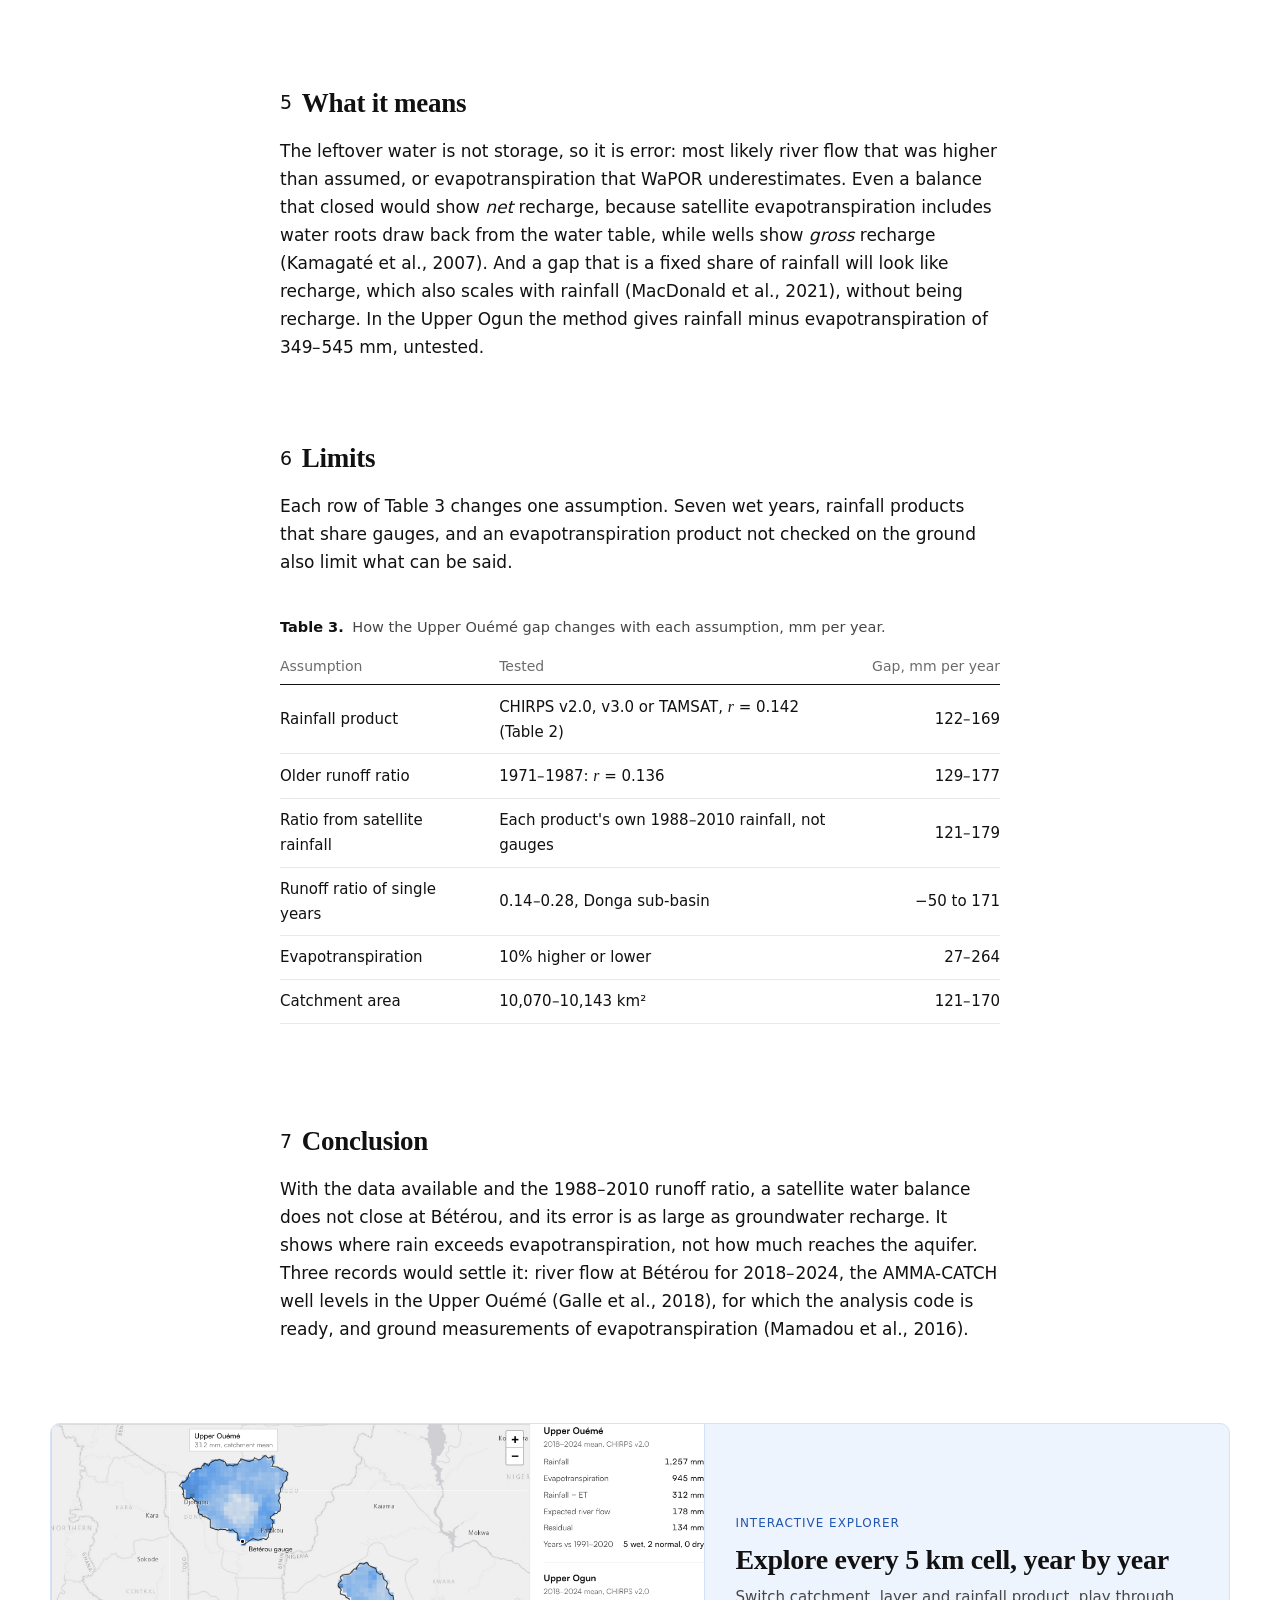
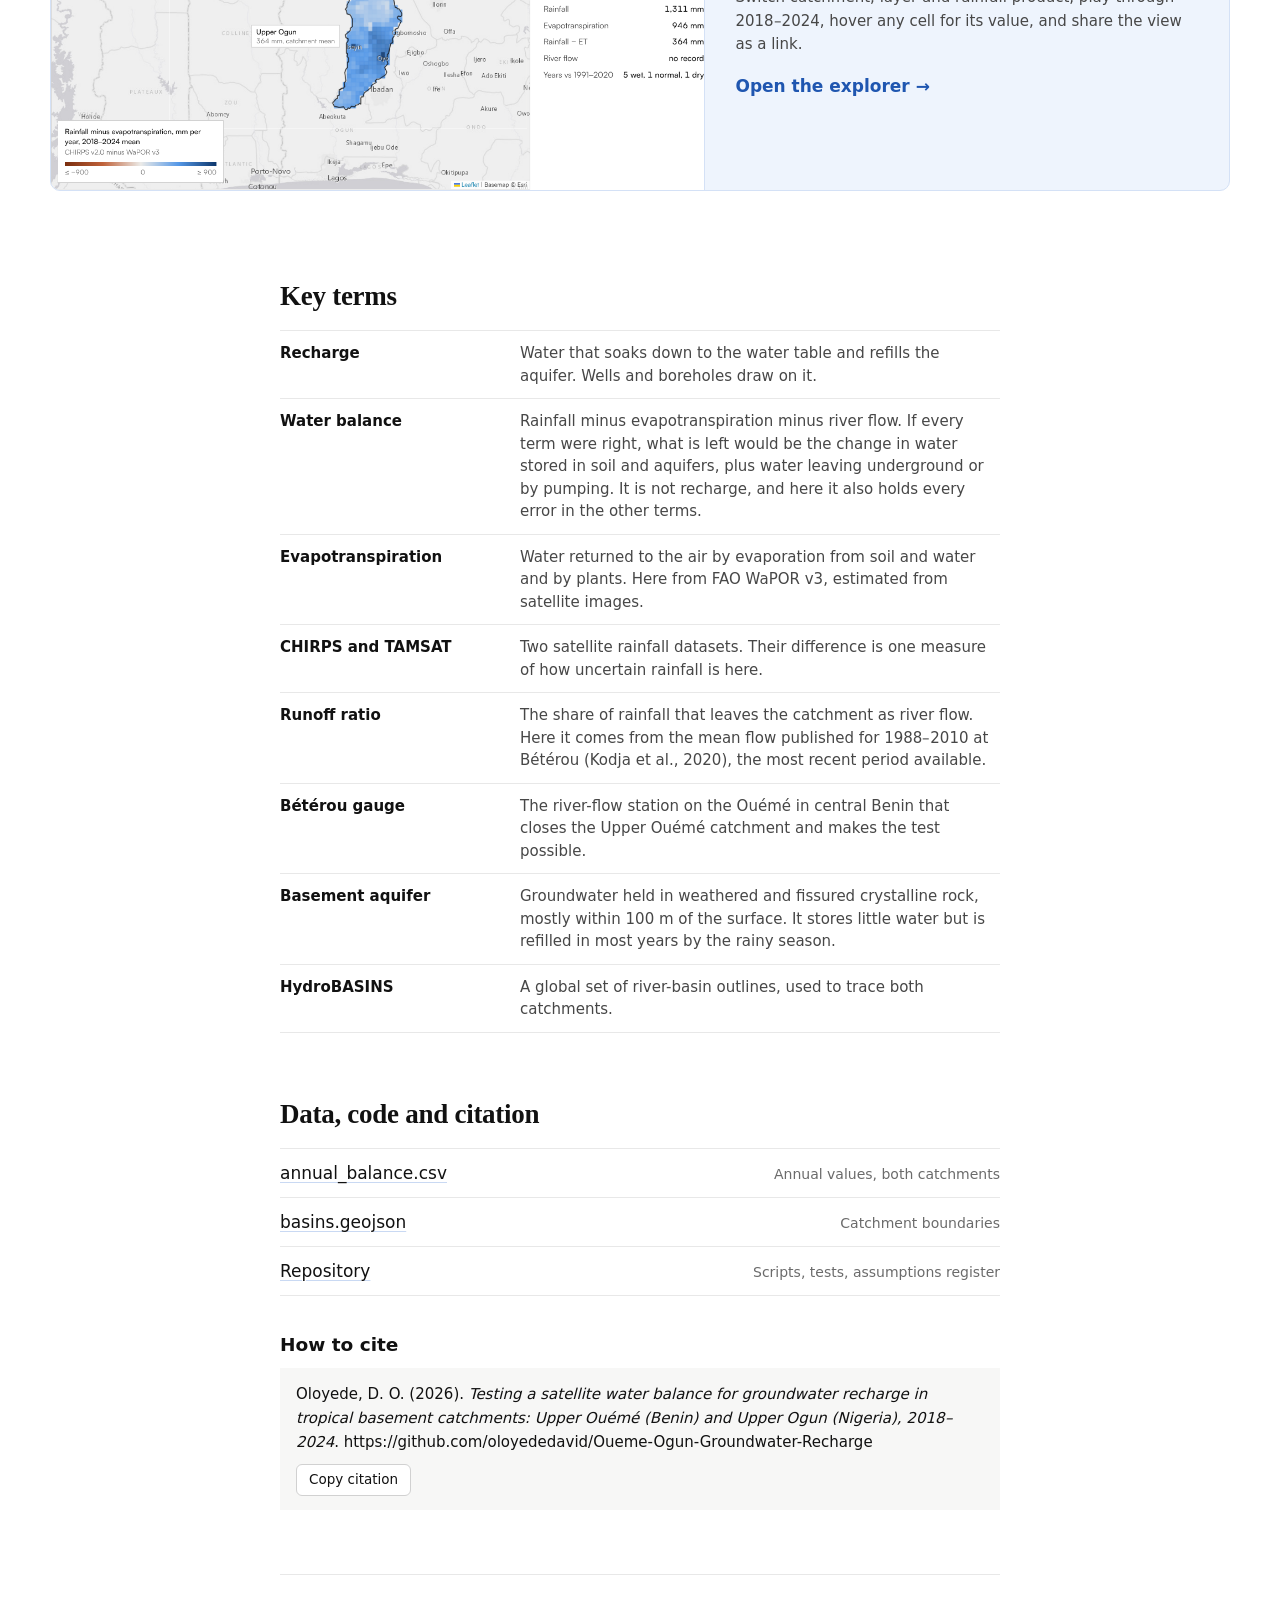
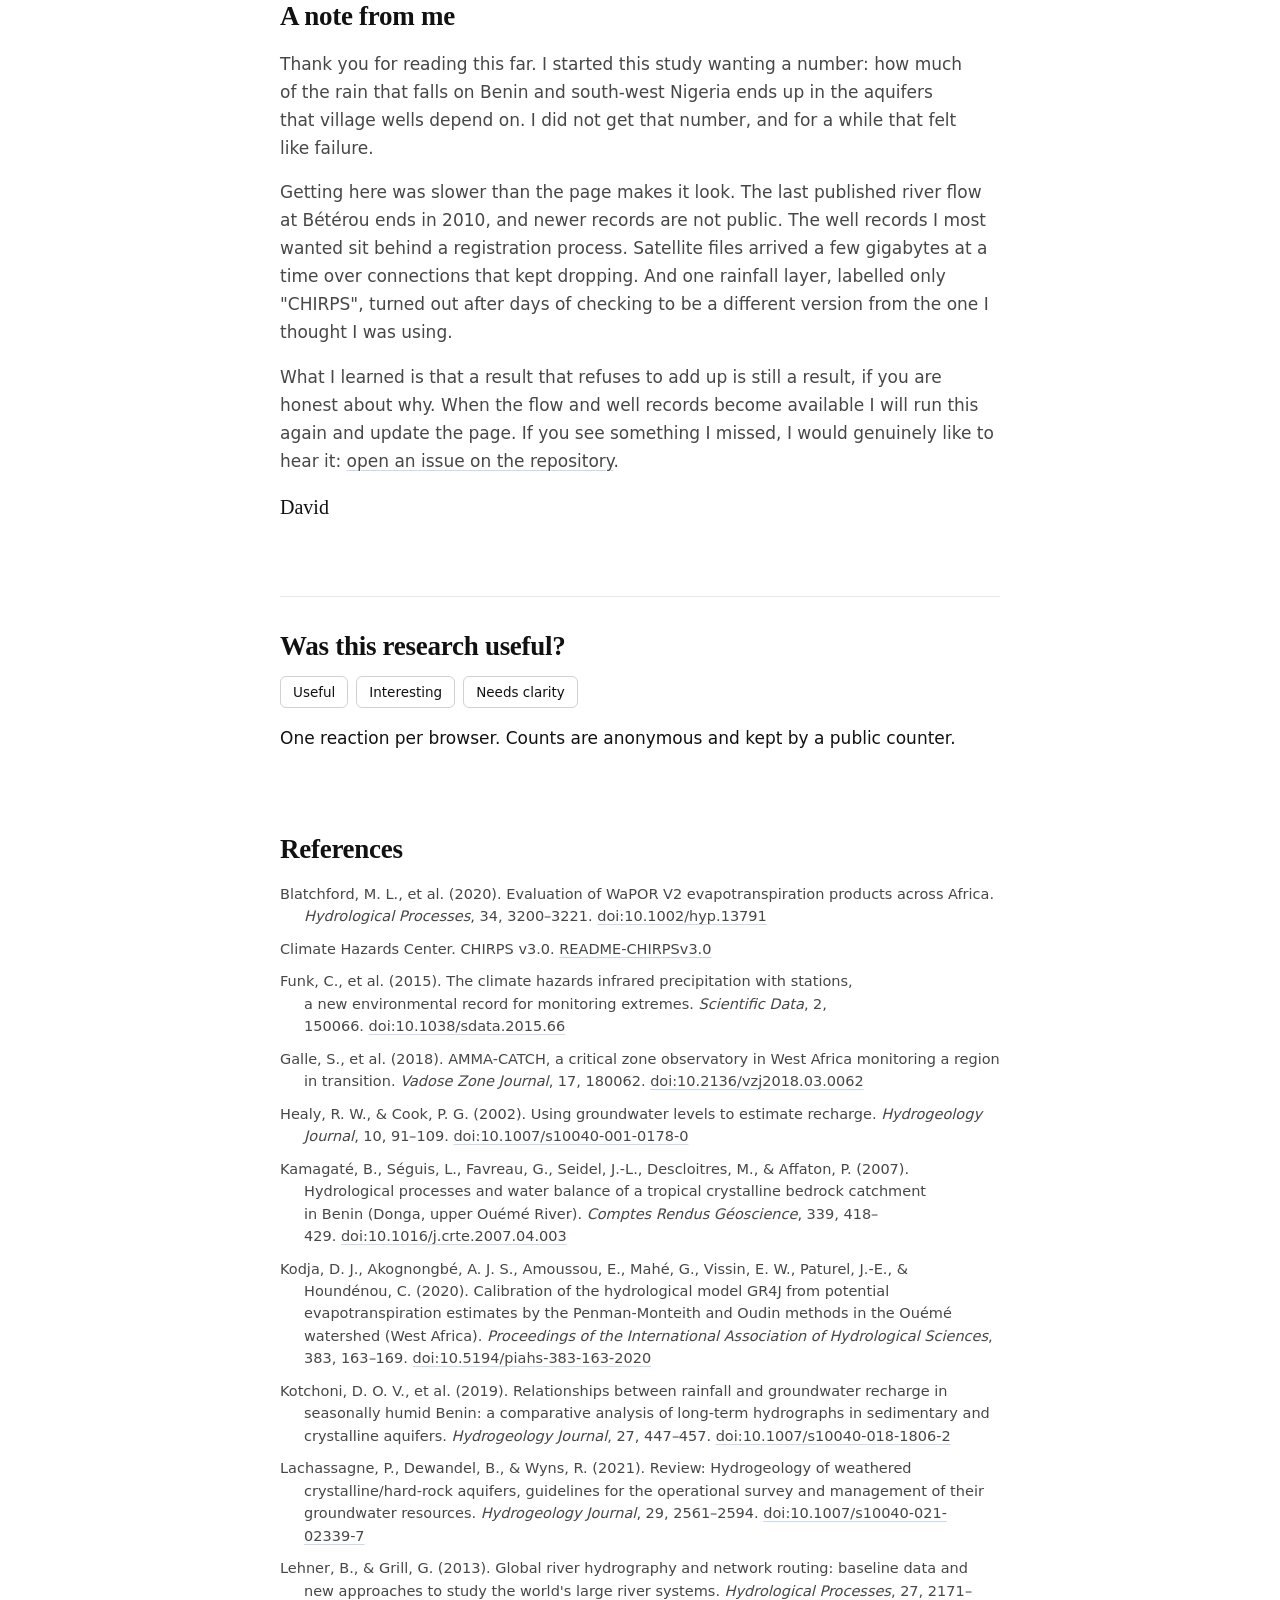
==== commit 22717a33: "Runoff ratio period: 1988–2010 where its value is used, both periods for the observed band" ====
--- a/docs/index.html
+++ b/docs/index.html
@@ -97,14 +97,14 @@
         <ol class="findings">
             <li><b class="hl">At least <span data-v="riseMin">—</span> m</b><span class="f-text">The water table would have to rise this much to store the missing water, using the rainfall product that gives the smallest gap (Section 4.4 gives the range for the selected product). It is not stored as a water-table rise.</span></li>
             <li><b class="hl">A ratio of <span data-v="needRatioRange">—</span></b><span class="f-text">If the river carried this share of the rain instead of <span data-v="ratio">—</span>, the gap would close. No recent flow record exists to check.</span></li>
-            <li><b class="hl"><span data-v="gapPctRange">—</span>% of rainfall</b><span class="f-text">The gap is the same size as recharge estimated from well hydrographs in Benin (4% and 5–24%). It is not recharge, but an error this size hides any recharge, so the method cannot measure it here.</span></li>
+            <li><b class="hl"><span data-v="gapPctRange">—</span>% of rainfall</b><span class="f-text">The gap is as large as recharge estimated from well hydrographs in Benin (4% and 5–24%), so the method cannot measure recharge here.</span></li>
         </ol>
         <p class="small">The Upper Ogun in Nigeria has no flow record, so it can be described but not tested.</p>
     </section>
 
     <section id="introduction" data-reveal aria-labelledby="h-intro">
         <h2 id="h-intro"><span class="n">1</span>Why test it</h2>
-        <p>Rural water in Benin and south-west Nigeria comes largely from weathered crystalline rock, aquifers that across tropical Africa hold little water but are refilled often <span class="cite">(MacDonald et al., 2021)</span>. Wells in Benin show recharge of about 4% of rainfall <span class="cite">(Kotchoni et al., 2019)</span> and 5–24% in the Donga sub-basin of the Upper Ouémé <span class="cite">(Kamagaté et al., 2007)</span>, but such records are rare. Satellites measure rainfall and evapotranspiration everywhere, and over several years rainfall minus evapotranspiration minus river flow should be close to zero. That makes the balance a test of the satellite data, not a measure of recharge: recharge that drains back to the river is already part of the river flow, so estimating recharge needs a split of the flow or a storage term. Each term, though, has errors of 20–30% (<span class="cite">Blatchford et al., 2020</span>; <span class="cite">Ogbu et al., 2020</span>), which in millimetres is as large as recharge itself or larger. The approach has to be tested where an independent check exists before it is used where none does <span class="cite">(Scanlon et al., 2002)</span>.</p>
+        <p>Rural water in Benin and south-west Nigeria comes largely from weathered crystalline rock, aquifers that across tropical Africa hold little water but are refilled often <span class="cite">(MacDonald et al., 2021)</span>. Wells in Benin show recharge of about 4% of rainfall <span class="cite">(Kotchoni et al., 2019)</span> and 5–24% in the Donga sub-basin of the Upper Ouémé <span class="cite">(Kamagaté et al., 2007)</span>, but such records are rare. Satellites measure rainfall and evapotranspiration everywhere, so subtracting river flow should leave what recharged the aquifer. Each of those terms, though, has errors of 20–30% (<span class="cite">Blatchford et al., 2020</span>; <span class="cite">Ogbu et al., 2020</span>), as large as recharge itself. The approach has to be tested where an independent check exists before it is used where none does <span class="cite">(Scanlon et al., 2002)</span>.</p>
         <p>This note asks: does the balance close at Bétérou; if not, what is the leftover water; and what can the same method say about the Upper Ogun?</p>
     </section>
 
@@ -243,12 +243,12 @@
     </figure>
 
     <section aria-labelledby="h-scale">
-        <h3 id="h-scale"><span class="n">4.5</span>The gap is as large as the recharge it is meant to find</h3>
-        <p>At <span class="num" data-v="gapPctRange">—</span>% of rainfall, the gap is the same size as recharge estimated from well hydrographs in Benin (Figure 6). The gap is not itself recharge, but a balance this uncertain cannot measure recharge.</p>
+        <h3 id="h-scale"><span class="n">4.5</span>The gap is as large as recharge</h3>
+        <p>At <span class="num" data-v="gapPctRange">—</span>% of rainfall, the gap is the same size as recharge estimated from well hydrographs in Benin (Figure 6). A balance this uncertain cannot measure the recharge it is meant to find.</p>
     </section>
     <figure class="wide reveal" id="fig-recharge" data-source="Kotchoni et al. (2019); Kamagaté et al. (2007); residuals computed in scripts/03_analysis.py">
         <div id="scale" role="img" aria-label="Residual and published recharge as a share of rainfall"></div>
-        <figcaption><b>Figure 6.</b> The size of the gap, for each rainfall product, against the size of recharge estimated from wells in Benin, as a share of rainfall. The two are different quantities; the figure compares their magnitudes.</figcaption>
+        <figcaption><b>Figure 6.</b> The gap, for each rainfall product, against recharge estimated from wells in Benin, as a share of rainfall.</figcaption>
     </figure>
 
     <section aria-labelledby="h-sens">
@@ -296,7 +296,7 @@
 
     <section id="discussion" data-reveal aria-labelledby="h-disc">
         <h2 id="h-disc"><span class="n">5</span>What it means</h2>
-        <p>The leftover water is too large to be stored, so it is most likely error, with underground outflow and pumping as smaller possibilities: most likely river flow that was higher than assumed, or evapotranspiration that WaPOR underestimates. Even with perfect data this balance would not measure recharge, because recharge that drains back to the river is counted in the river flow. And satellite evapotranspiration includes water roots draw back from the water table, so it can only ever reflect <em>net</em> recharge, while wells show <em>gross</em> recharge <span class="cite">(Kamagaté et al., 2007)</span>. And a gap that is a fixed share of rainfall will look like recharge, which also scales with rainfall <span class="cite">(MacDonald et al., 2021)</span>, without being recharge. In the Upper Ogun the method gives rainfall minus evapotranspiration of <span class="num" data-v="gLeftRange">—</span> mm, untested.</p>
+        <p>The leftover water is not storage, so it is error: most likely river flow that was higher than assumed, or evapotranspiration that WaPOR underestimates. Even a balance that closed would show <em>net</em> recharge, because satellite evapotranspiration includes water roots draw back from the water table, while wells show <em>gross</em> recharge <span class="cite">(Kamagaté et al., 2007)</span>. And a gap that is a fixed share of rainfall will look like recharge, which also scales with rainfall <span class="cite">(MacDonald et al., 2021)</span>, without being recharge. In the Upper Ogun the method gives rainfall minus evapotranspiration of <span class="num" data-v="gLeftRange">—</span> mm, untested.</p>
     </section>
 
     <section id="limitations" data-reveal aria-labelledby="h-lim">
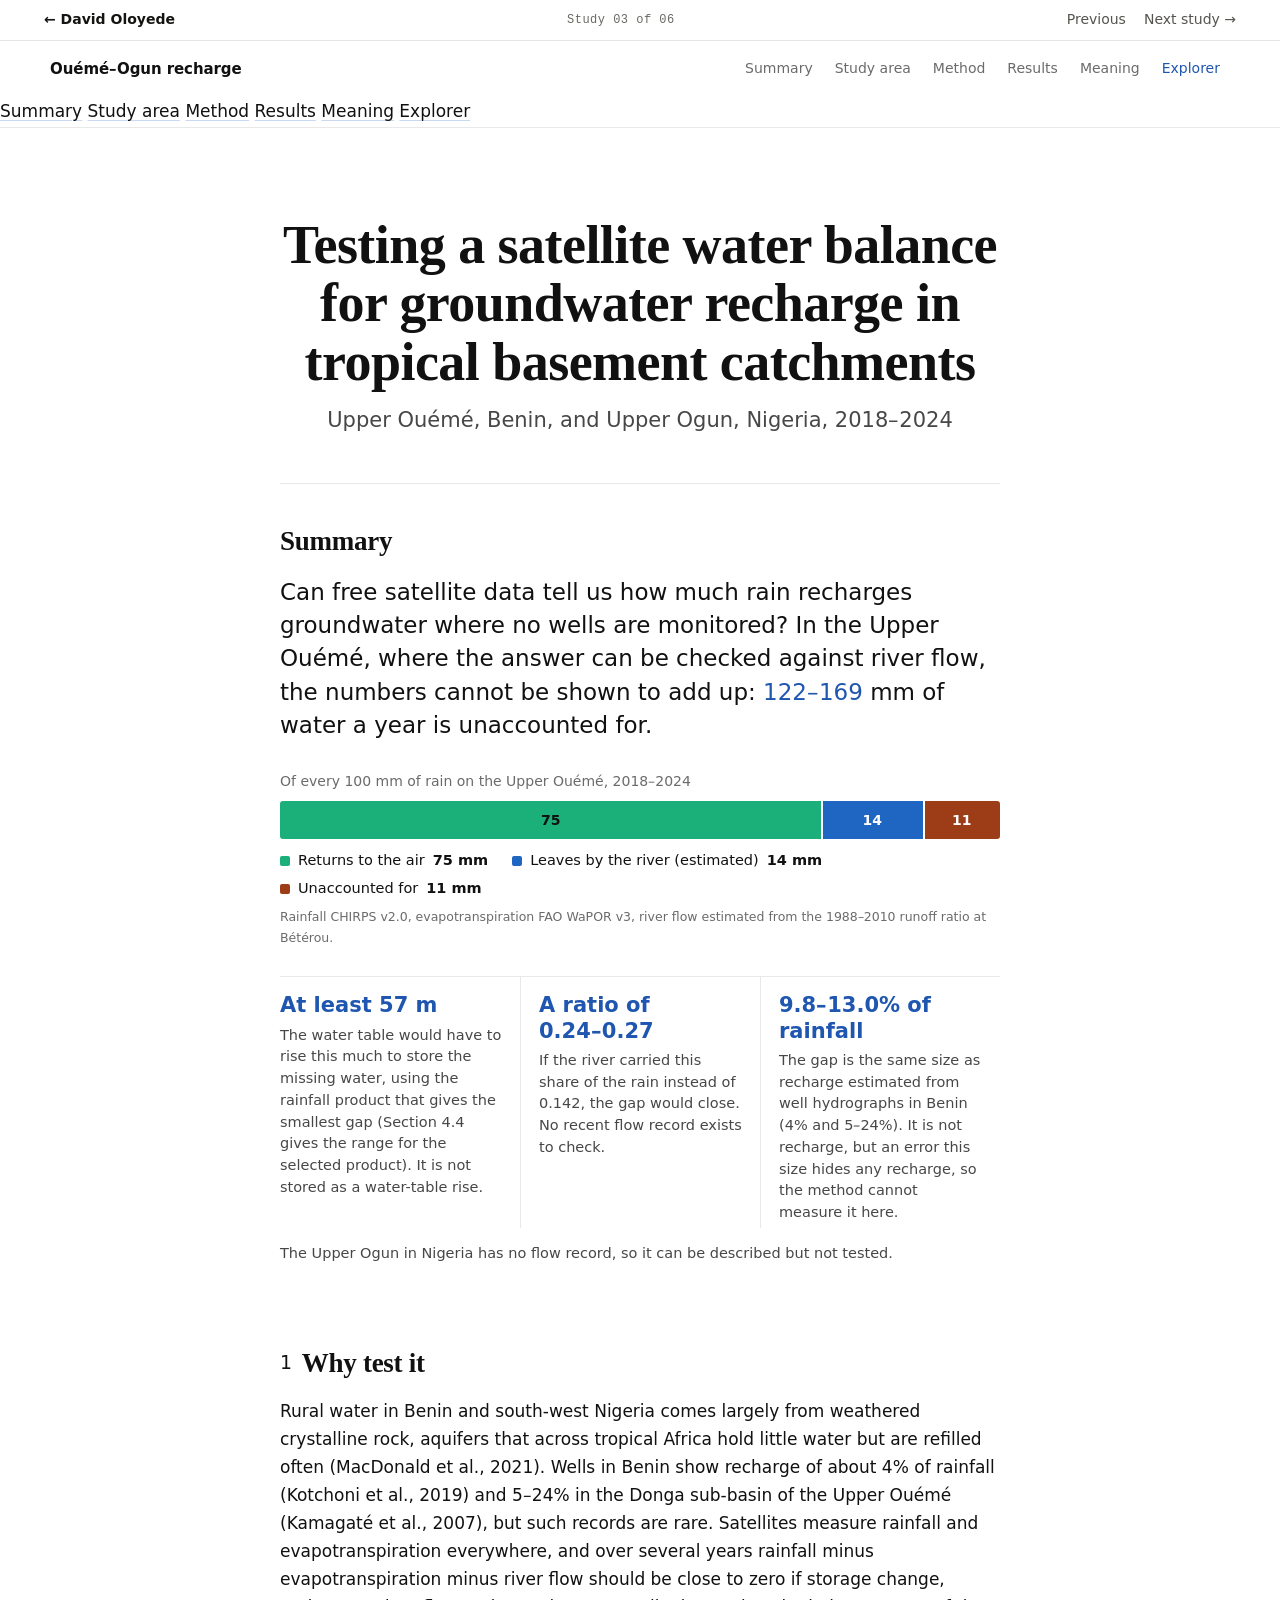
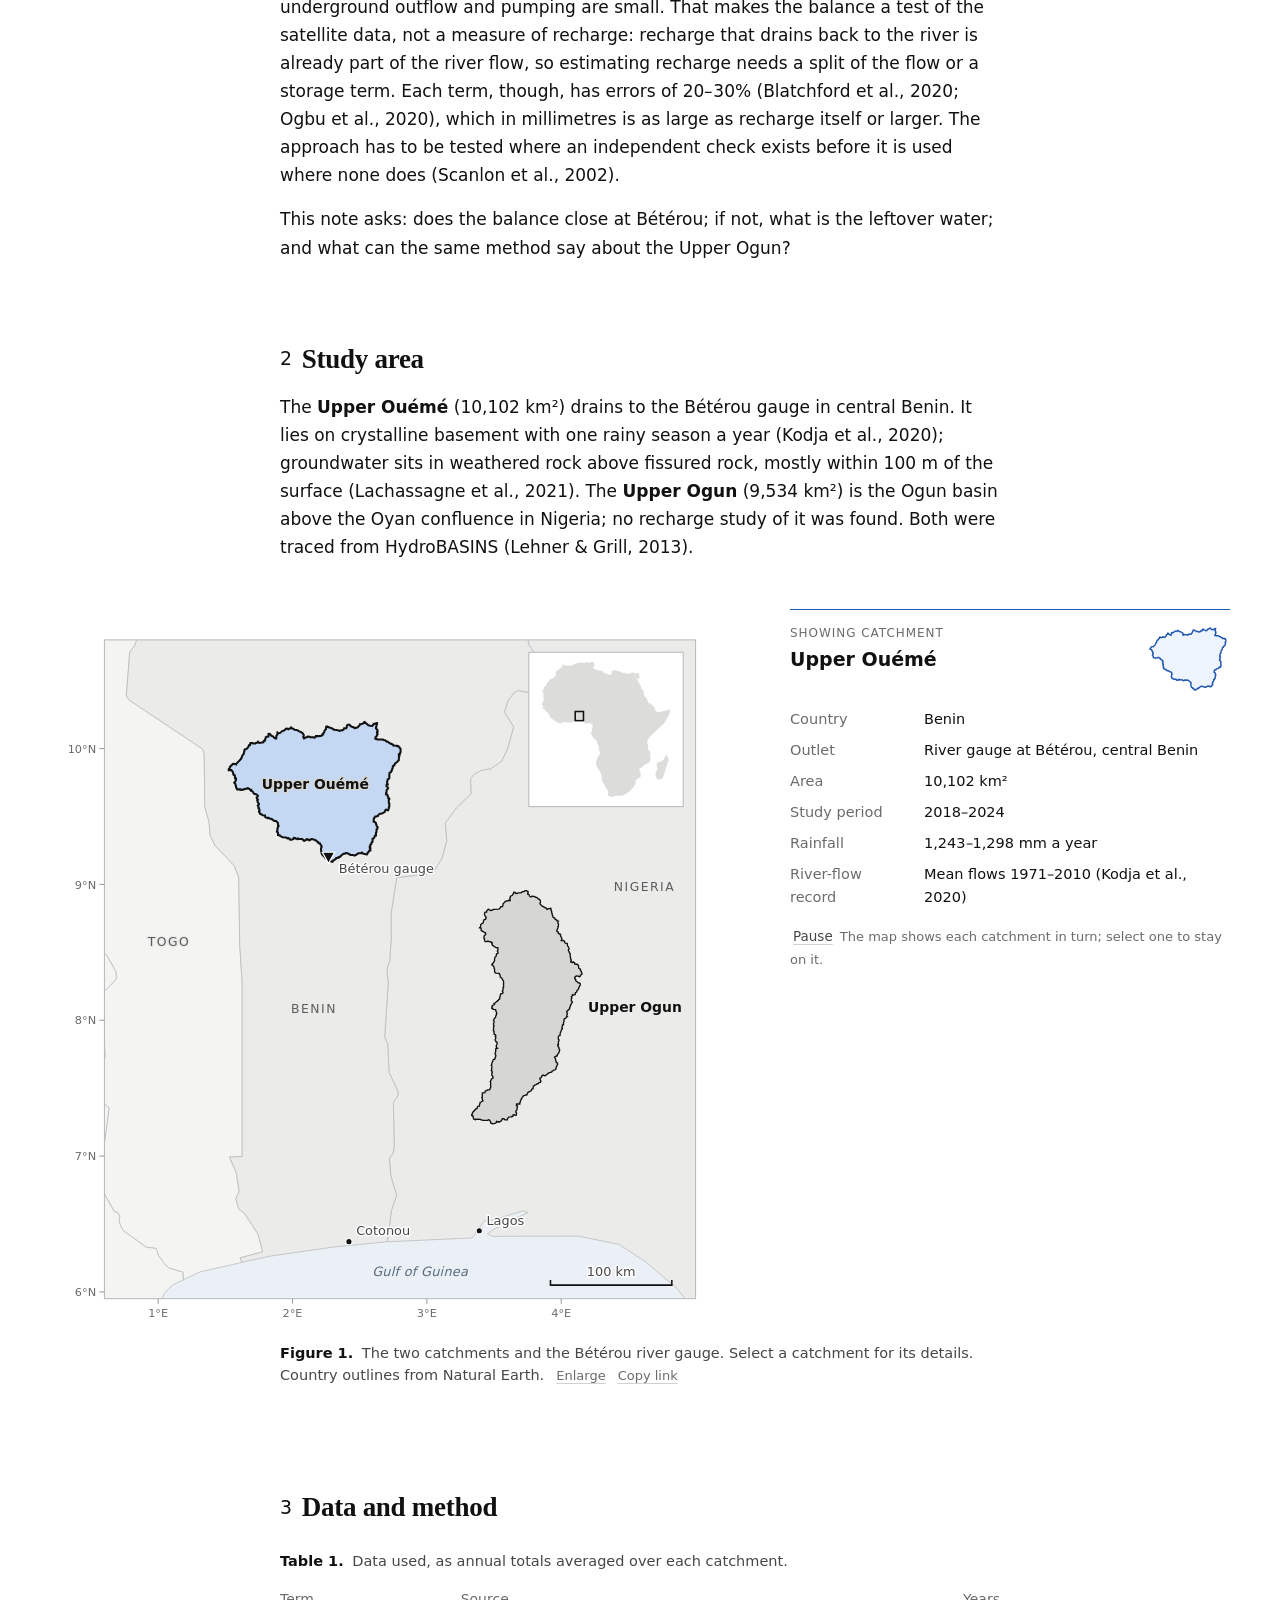
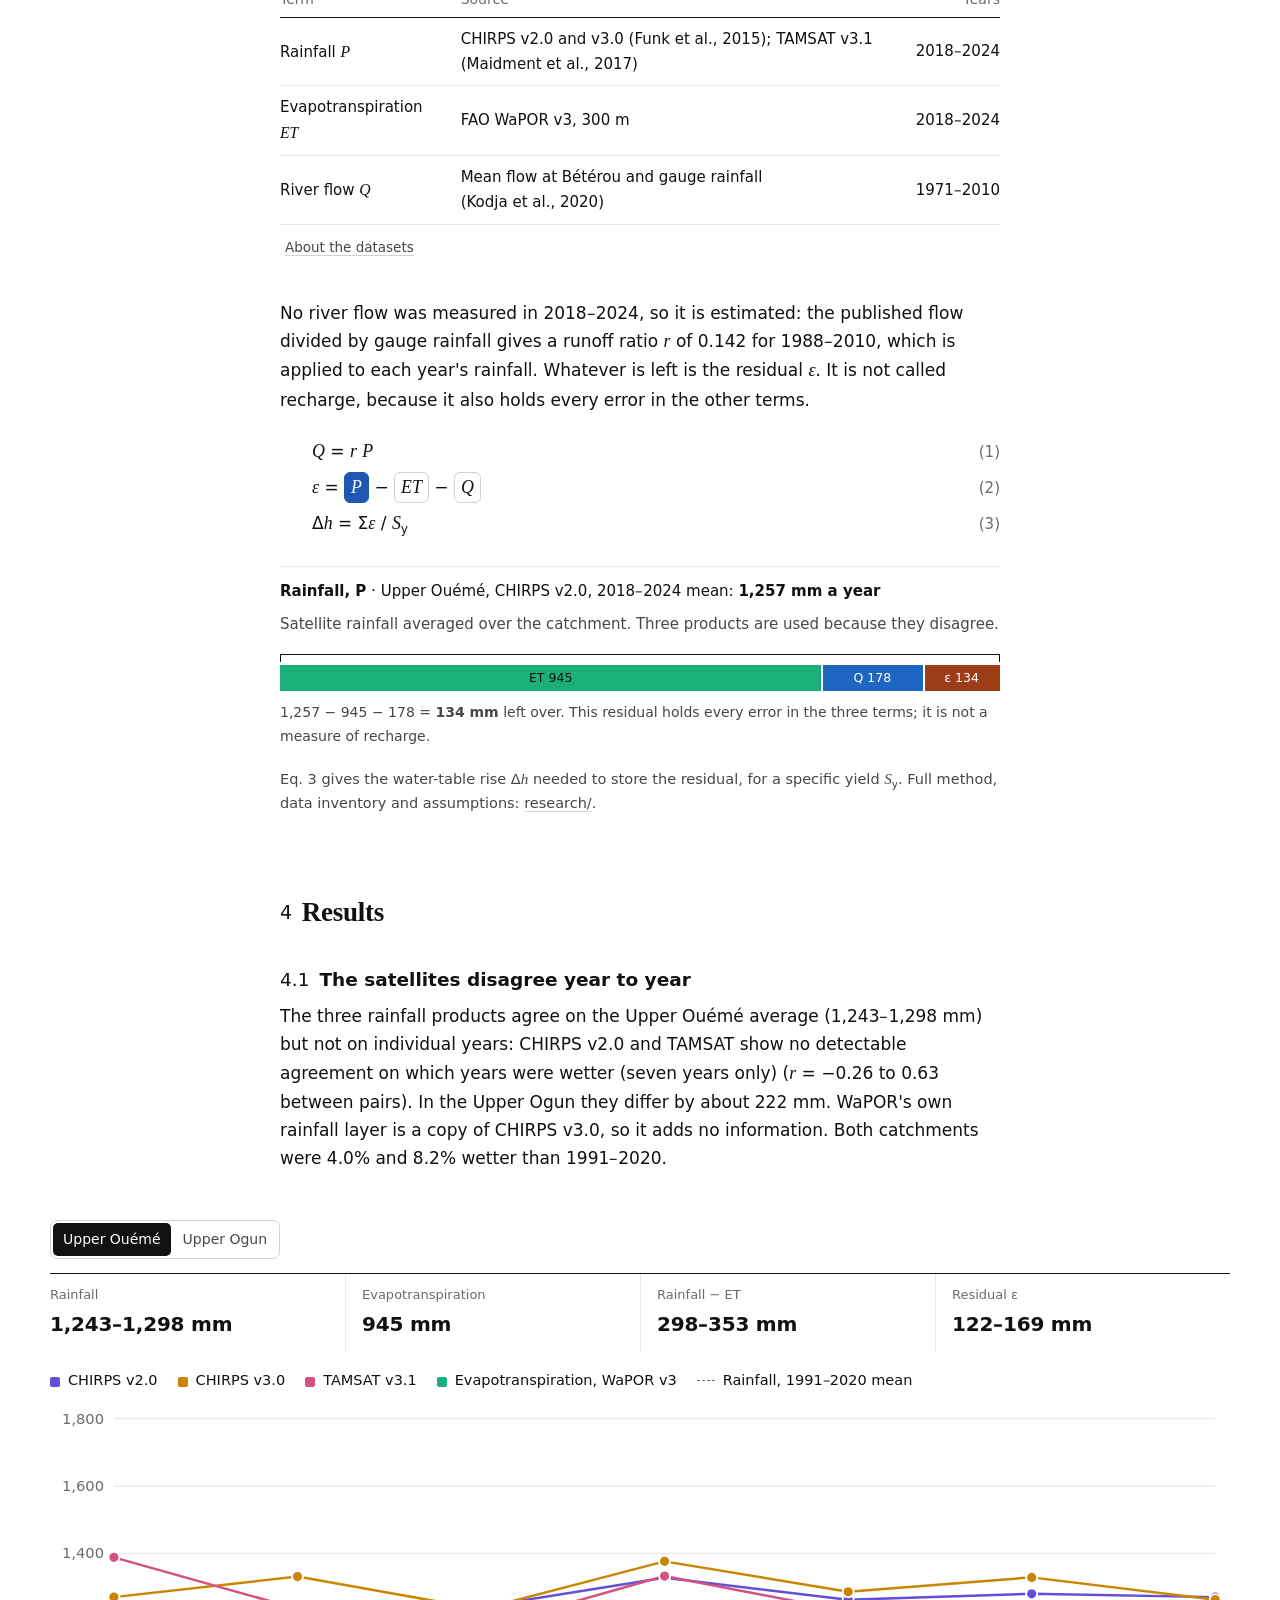
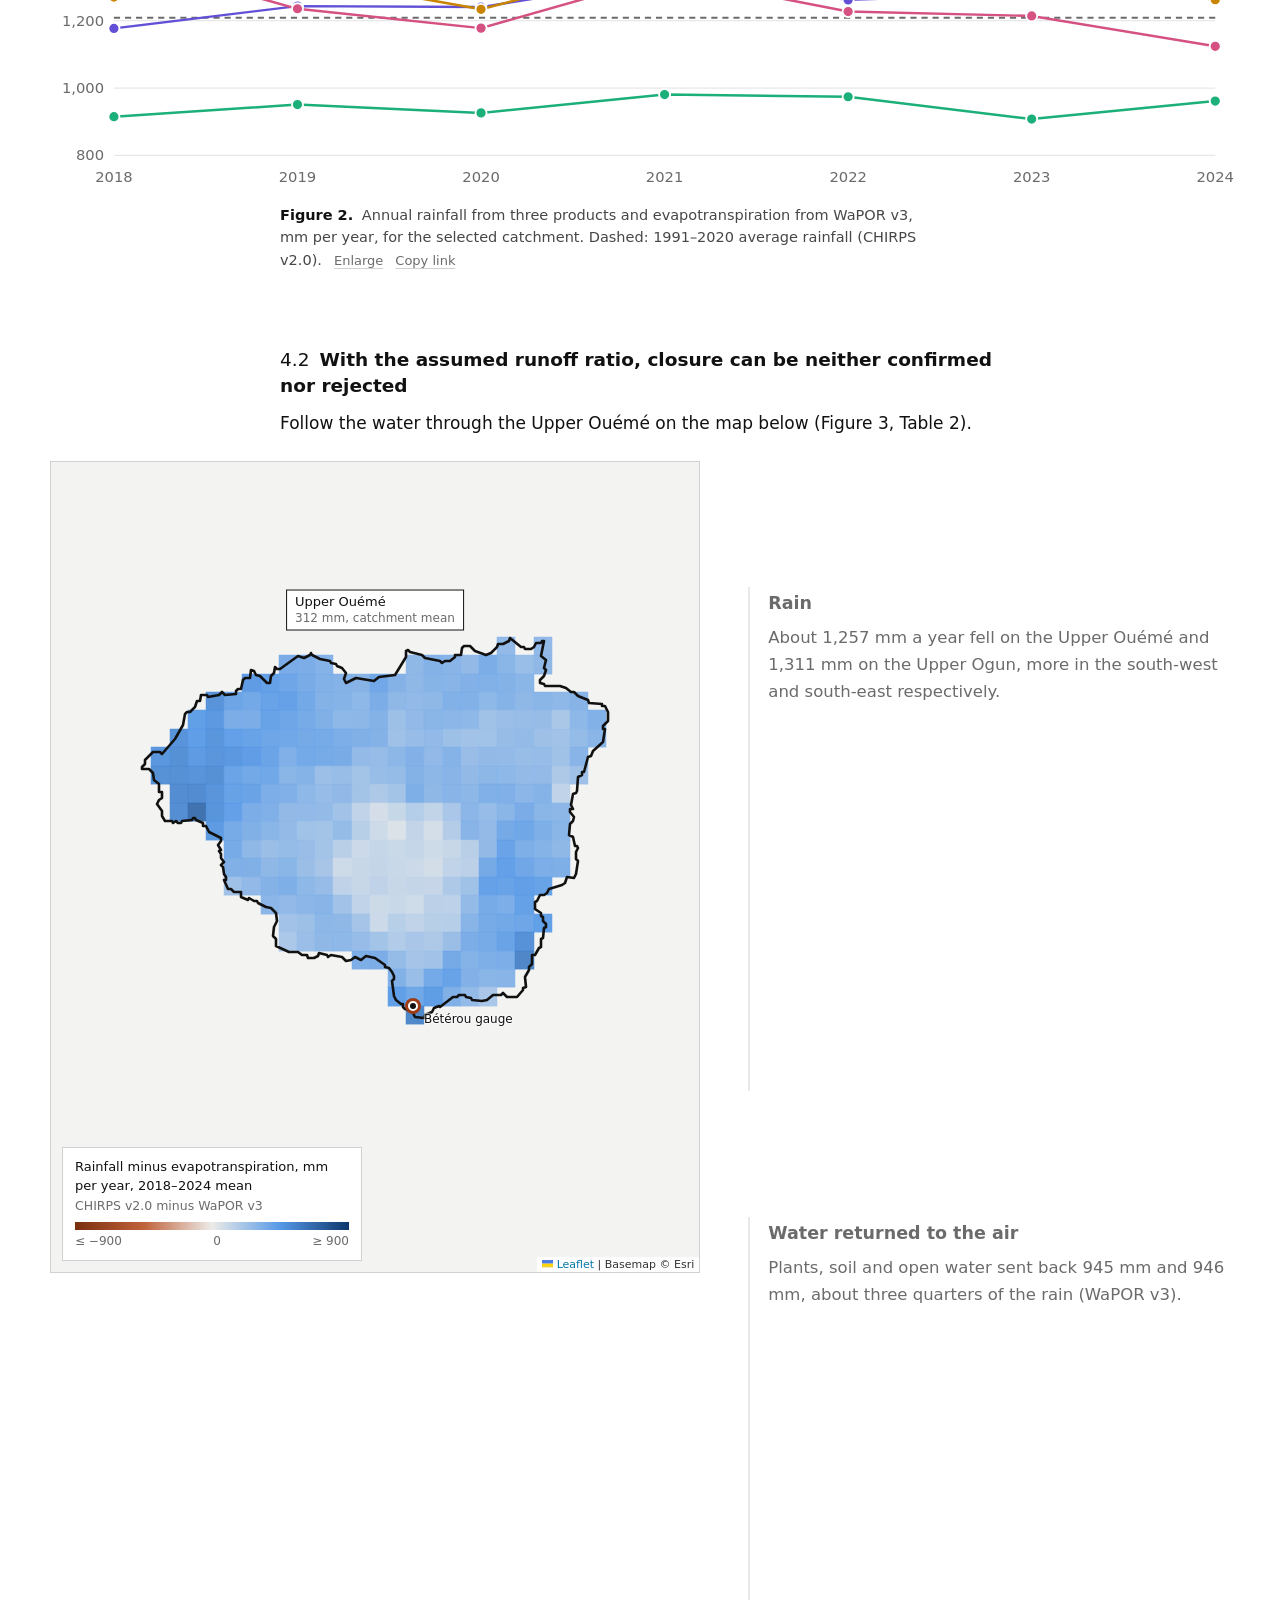
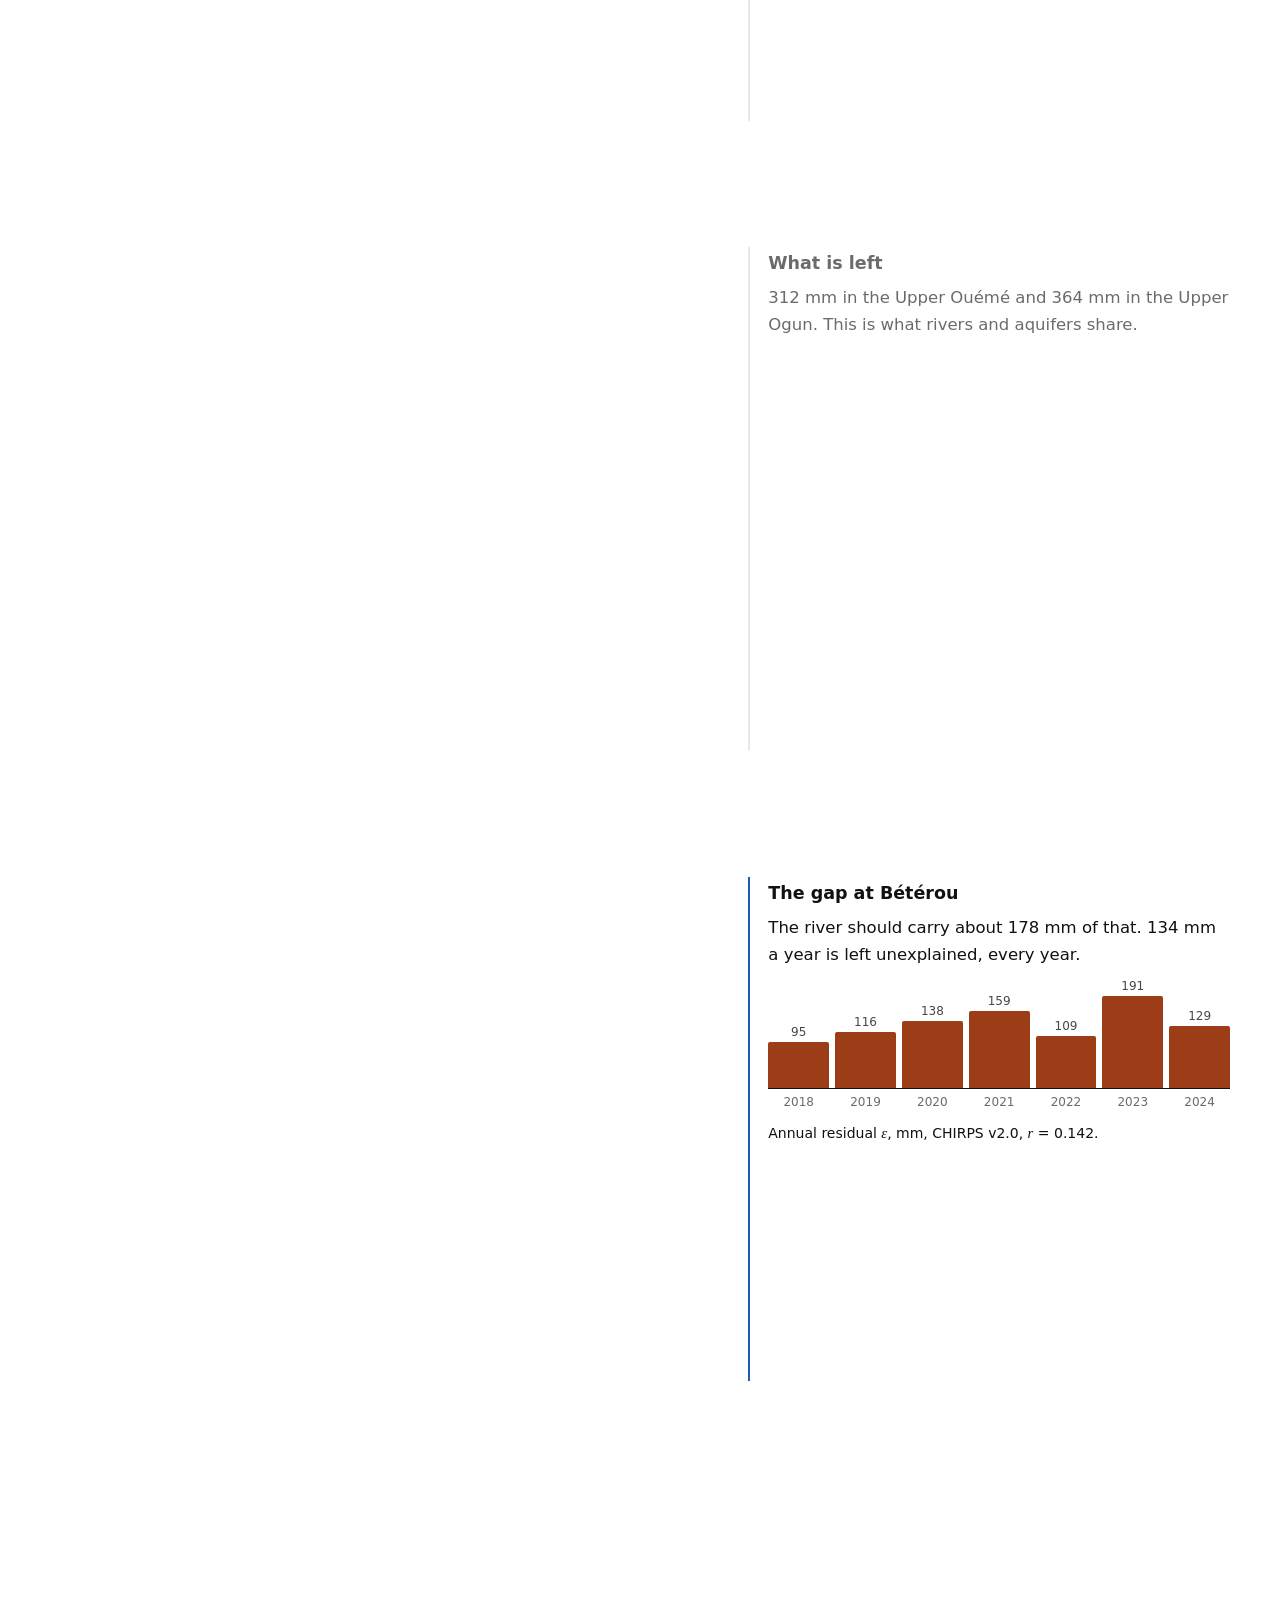
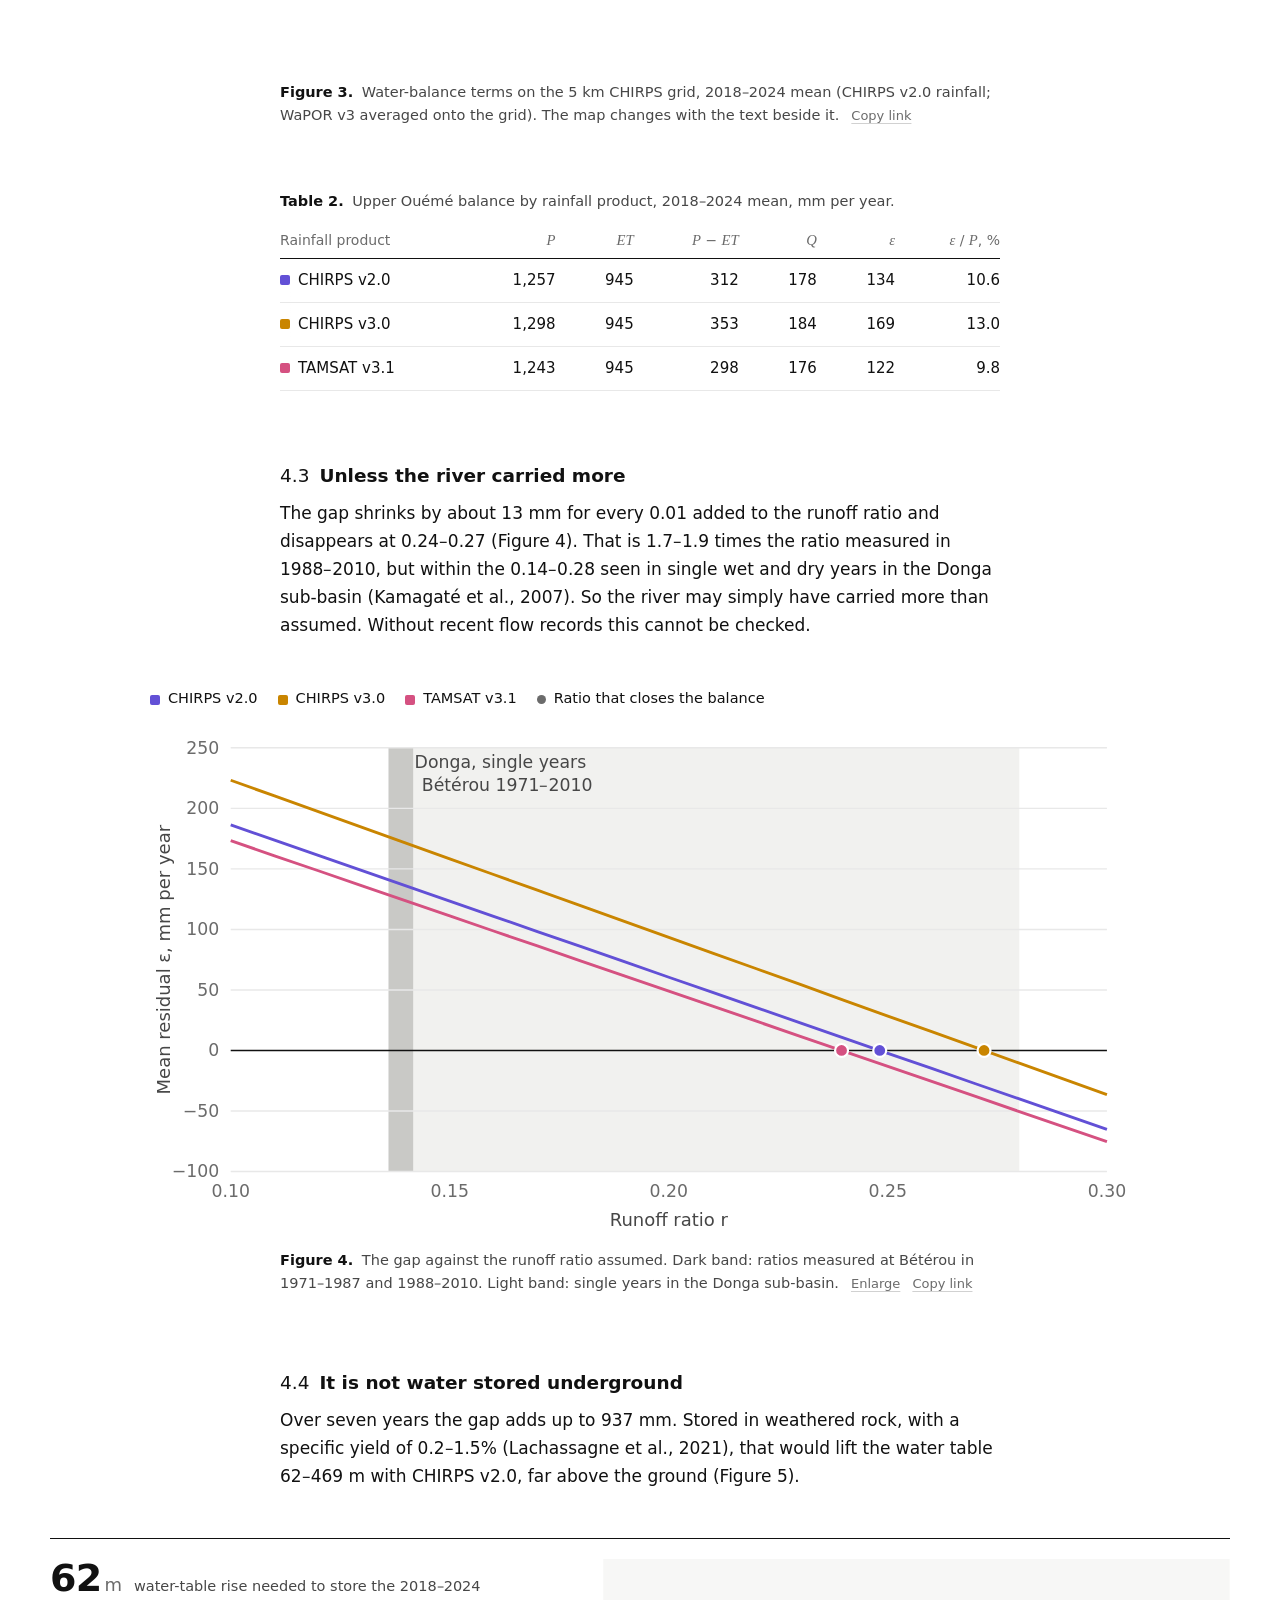
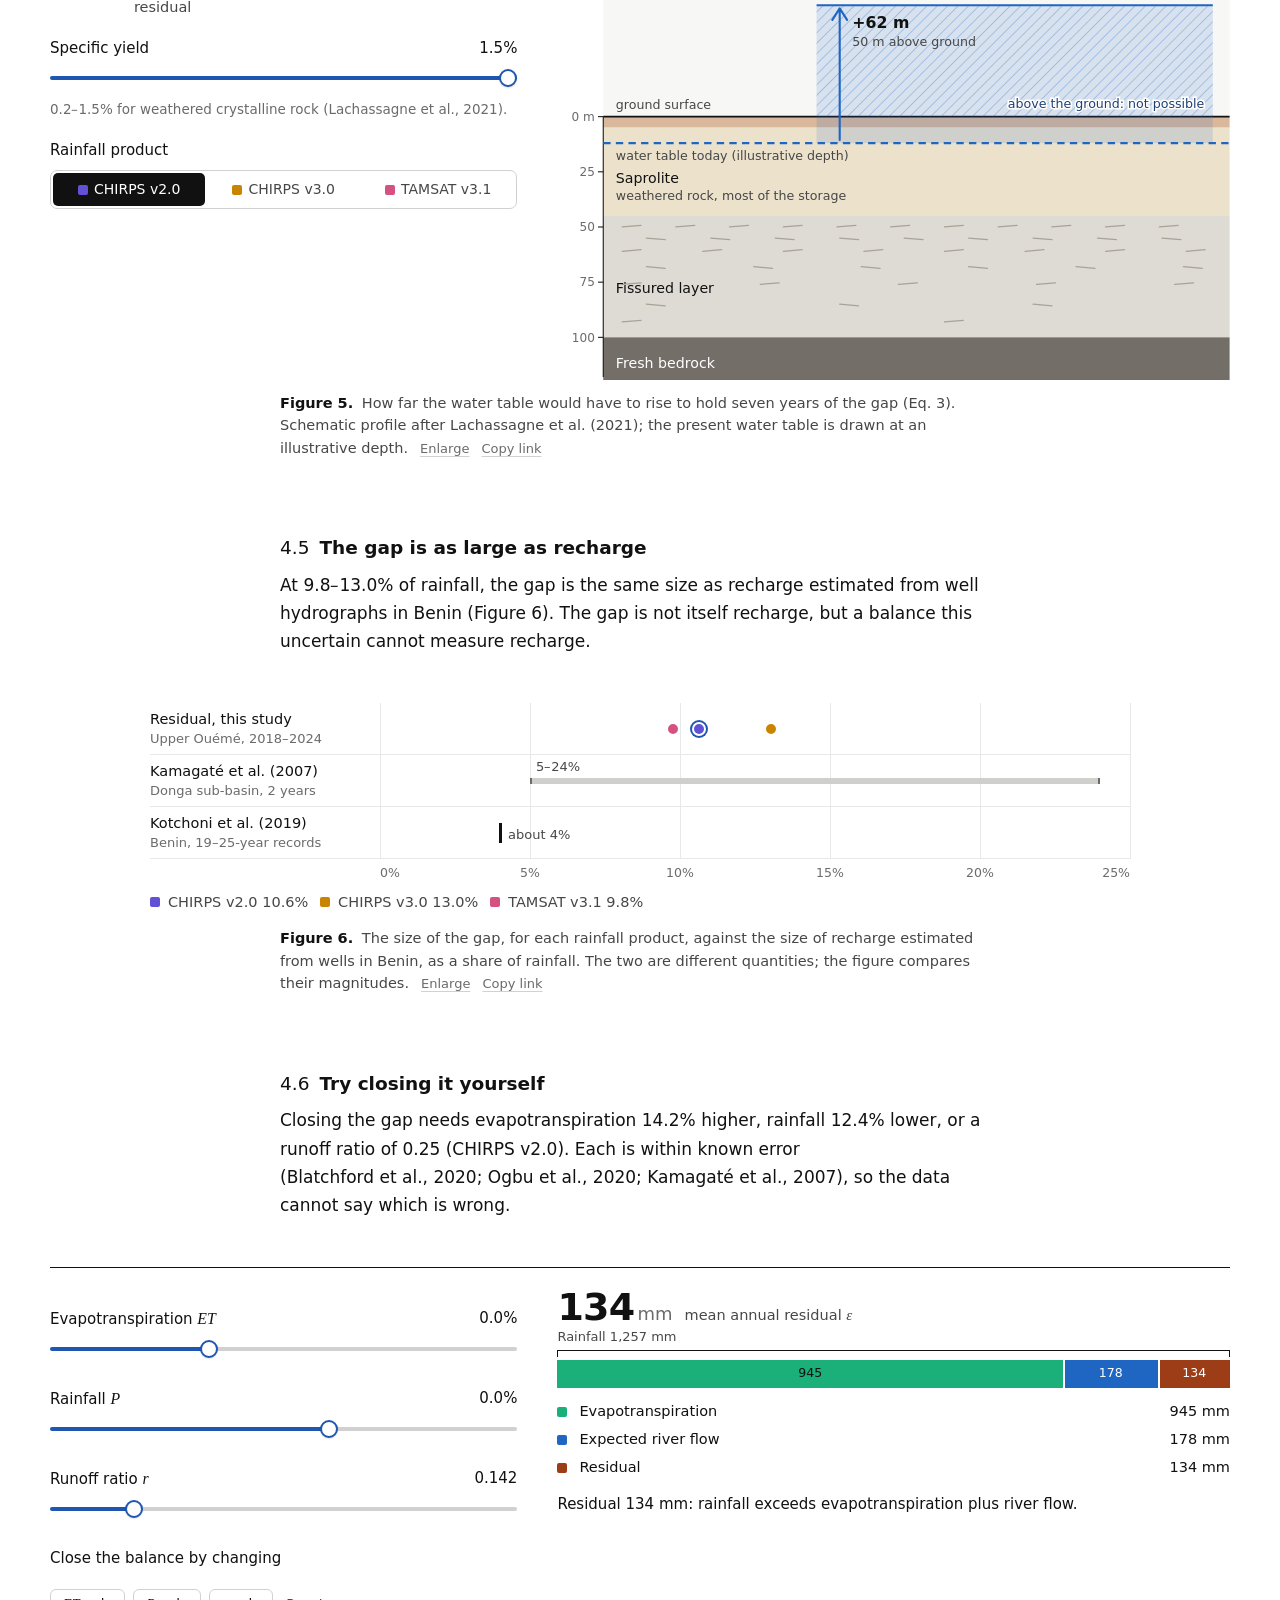
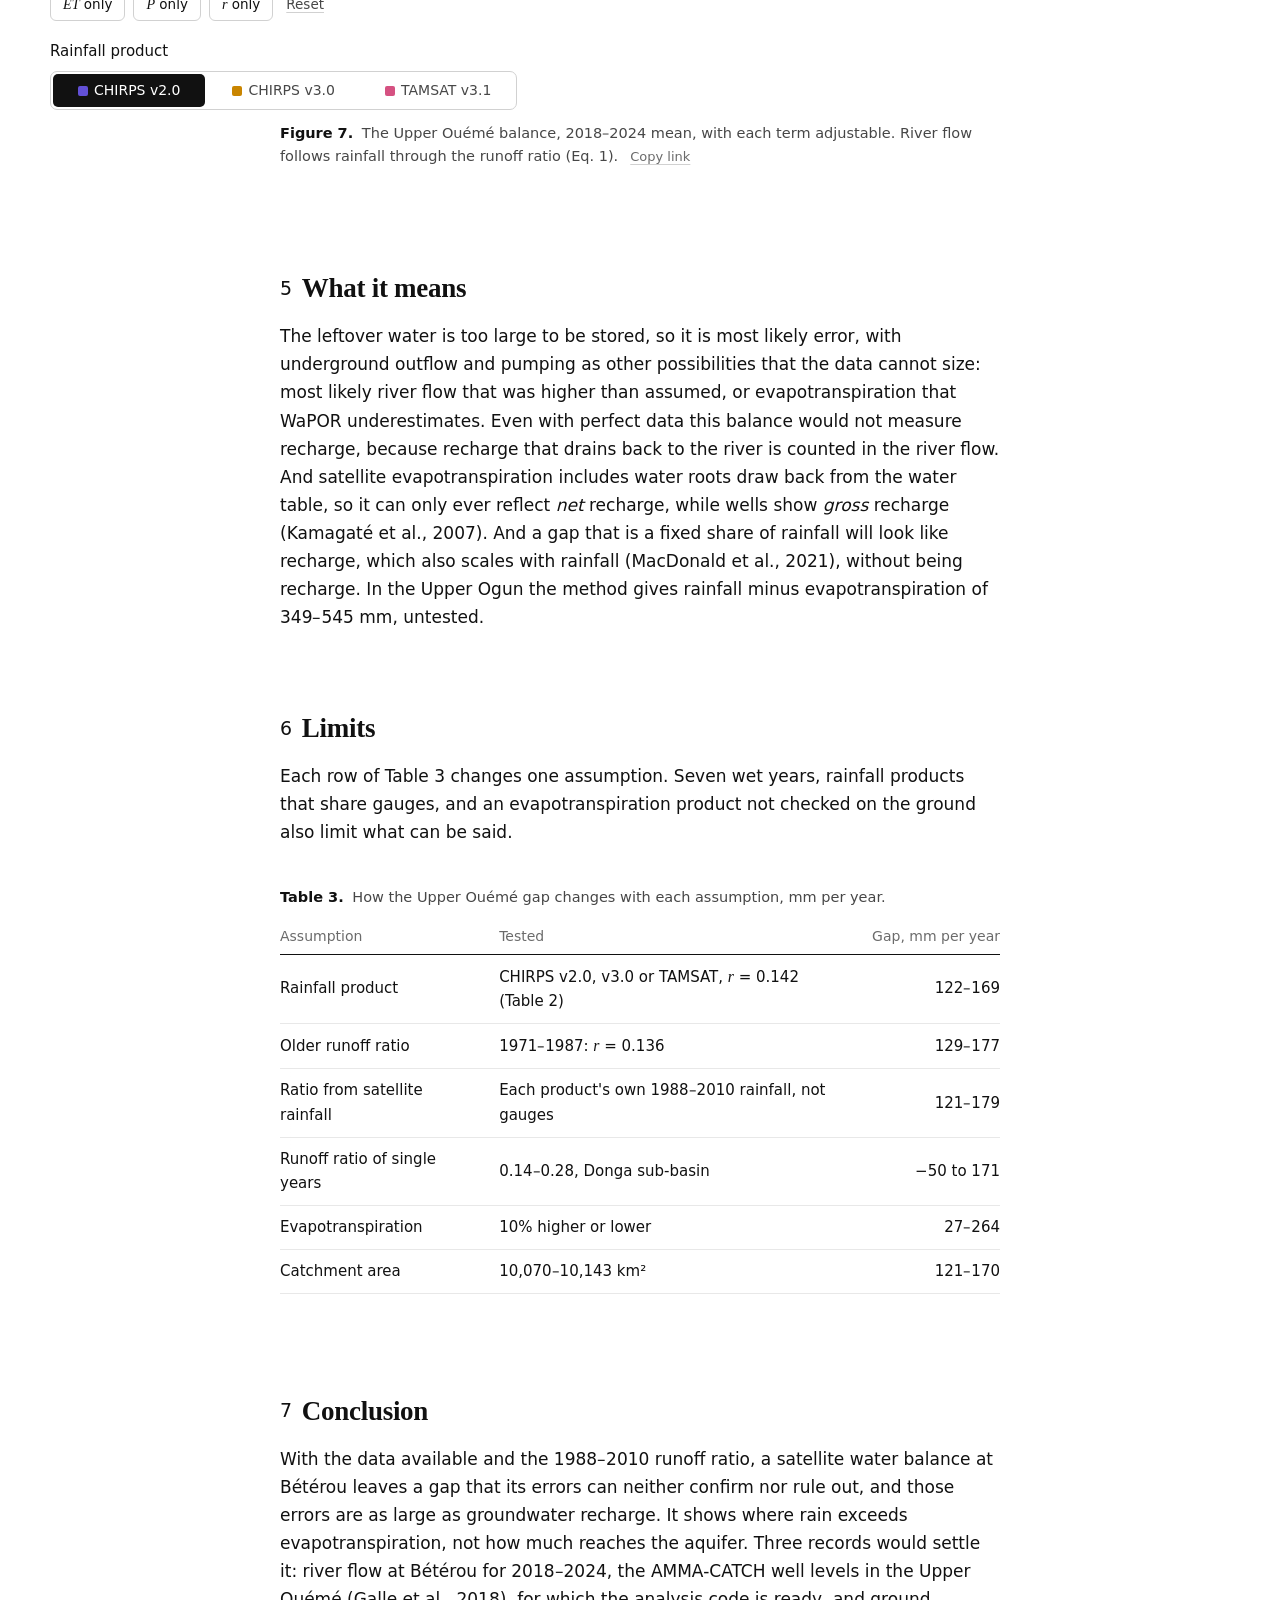
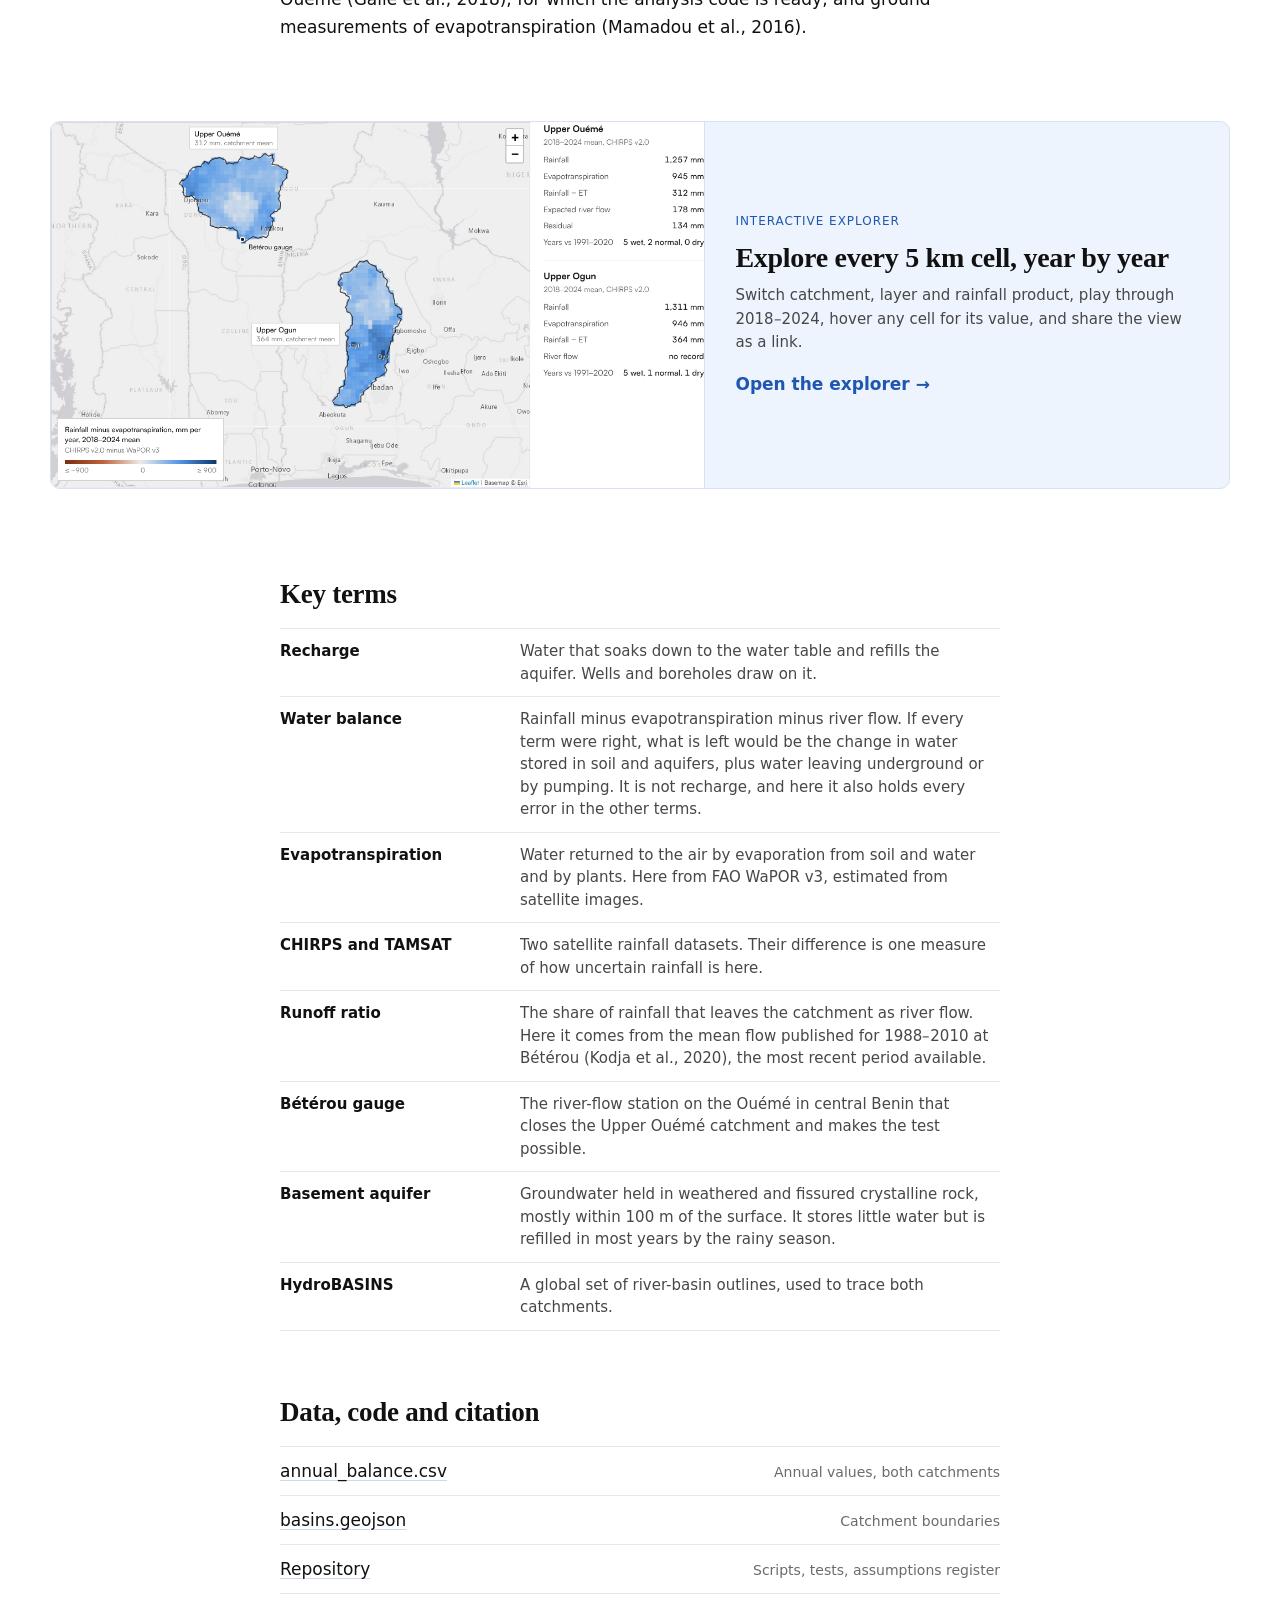
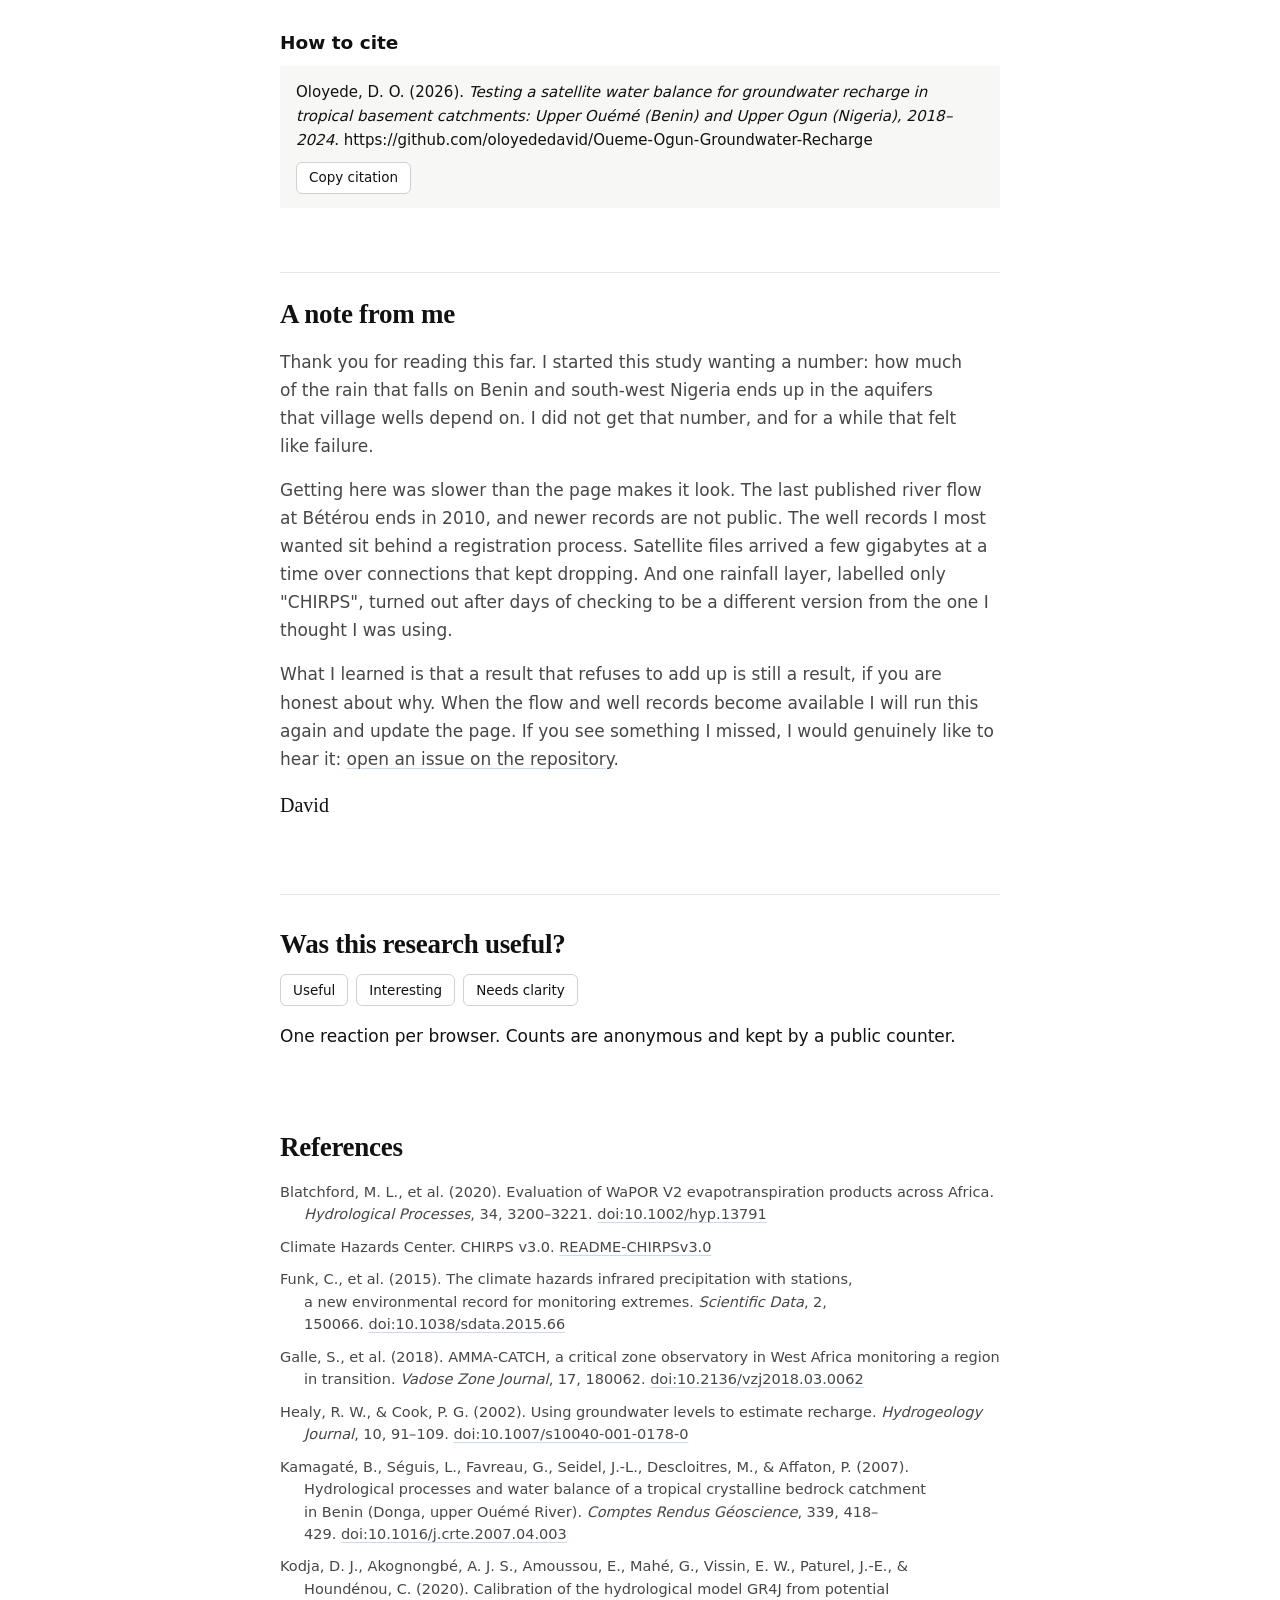
==== commit 77cbec05: "Headings and methodology note match the closure wording" ====
--- a/docs/index.html
+++ b/docs/index.html
@@ -18,7 +18,7 @@
     <meta name="citation_public_url" content="https://oloyededavid.github.io/Oueme-Ogun-Groundwater-Recharge/">
     <meta property="og:type" content="article">
     <meta property="og:title" content="Testing a satellite water balance for groundwater recharge in tropical basement catchments">
-    <meta property="og:description" content="Upper Ouémé (Benin) and Upper Ogun (Nigeria), 2018–2024. With the runoff ratio observed in 1988–2010, the balance at Bétérou does not close, and the residual is as large as published recharge.">
+    <meta property="og:description" content="Upper Ouémé (Benin) and Upper Ogun (Nigeria), 2018–2024. With the runoff ratio observed in 1988–2010, the balance at Bétérou leaves a gap that its errors can neither confirm nor rule out, and those errors are as large as published recharge.">
     <meta property="og:url" content="https://oloyededavid.github.io/Oueme-Ogun-Groundwater-Recharge/">
     <link rel="icon" href="data:image/svg+xml,%3Csvg xmlns='http://www.w3.org/2000/svg' viewBox='0 0 32 32'%3E%3Crect width='32' height='32' rx='6' fill='%23111'/%3E%3Cpath d='M16 6c-3.6 4.6-5.6 7.7-5.6 10.2a5.6 5.6 0 0 0 11.2 0C21.6 13.7 19.6 10.6 16 6z' fill='%23fff'/%3E%3C/svg%3E">
     <link rel="preconnect" href="https://api.fontshare.com">
@@ -87,7 +87,7 @@
 
     <section id="abstract" data-reveal class="abstract" aria-labelledby="h-abstract">
         <h2 id="h-abstract">Summary</h2>
-        <p class="lede">Can free satellite data tell us how much rain recharges groundwater where no wells are monitored? In the Upper Ouémé, where the answer can be checked against river flow, the numbers do not add up: <span class="num hl" data-v="gapRange">—</span> mm of water a year is unaccounted for.</p>
+        <p class="lede">Can free satellite data tell us how much rain recharges groundwater where no wells are monitored? In the Upper Ouémé, where the answer can be checked against river flow, the numbers cannot be shown to add up: <span class="num hl" data-v="gapRange">—</span> mm of water a year is unaccounted for.</p>
         <div class="rain100" id="rain100">
             <p class="rain100-head">Of every 100 mm of rain on the Upper Ouémé, 2018–2024</p>
             <div class="rain100-bar" id="rain100-bar" aria-hidden="true"></div>
@@ -97,14 +97,14 @@
         <ol class="findings">
             <li><b class="hl">At least <span data-v="riseMin">—</span> m</b><span class="f-text">The water table would have to rise this much to store the missing water, using the rainfall product that gives the smallest gap (Section 4.4 gives the range for the selected product). It is not stored as a water-table rise.</span></li>
             <li><b class="hl">A ratio of <span data-v="needRatioRange">—</span></b><span class="f-text">If the river carried this share of the rain instead of <span data-v="ratio">—</span>, the gap would close. No recent flow record exists to check.</span></li>
-            <li><b class="hl"><span data-v="gapPctRange">—</span>% of rainfall</b><span class="f-text">The gap is as large as recharge estimated from well hydrographs in Benin (4% and 5–24%), so the method cannot measure recharge here.</span></li>
+            <li><b class="hl"><span data-v="gapPctRange">—</span>% of rainfall</b><span class="f-text">The gap is the same size as recharge estimated from well hydrographs in Benin (4% and 5–24%). It is not recharge, but an error this size hides any recharge, so the method cannot measure it here.</span></li>
         </ol>
         <p class="small">The Upper Ogun in Nigeria has no flow record, so it can be described but not tested.</p>
     </section>
 
     <section id="introduction" data-reveal aria-labelledby="h-intro">
         <h2 id="h-intro"><span class="n">1</span>Why test it</h2>
-        <p>Rural water in Benin and south-west Nigeria comes largely from weathered crystalline rock, aquifers that across tropical Africa hold little water but are refilled often <span class="cite">(MacDonald et al., 2021)</span>. Wells in Benin show recharge of about 4% of rainfall <span class="cite">(Kotchoni et al., 2019)</span> and 5–24% in the Donga sub-basin of the Upper Ouémé <span class="cite">(Kamagaté et al., 2007)</span>, but such records are rare. Satellites measure rainfall and evapotranspiration everywhere, so subtracting river flow should leave what recharged the aquifer. Each of those terms, though, has errors of 20–30% (<span class="cite">Blatchford et al., 2020</span>; <span class="cite">Ogbu et al., 2020</span>), as large as recharge itself. The approach has to be tested where an independent check exists before it is used where none does <span class="cite">(Scanlon et al., 2002)</span>.</p>
+        <p>Rural water in Benin and south-west Nigeria comes largely from weathered crystalline rock, aquifers that across tropical Africa hold little water but are refilled often <span class="cite">(MacDonald et al., 2021)</span>. Wells in Benin show recharge of about 4% of rainfall <span class="cite">(Kotchoni et al., 2019)</span> and 5–24% in the Donga sub-basin of the Upper Ouémé <span class="cite">(Kamagaté et al., 2007)</span>, but such records are rare. Satellites measure rainfall and evapotranspiration everywhere, and over several years rainfall minus evapotranspiration minus river flow should be close to zero if storage change, underground outflow and pumping are small. That makes the balance a test of the satellite data, not a measure of recharge: recharge that drains back to the river is already part of the river flow, so estimating recharge needs a split of the flow or a storage term. Each term, though, has errors of 20–30% (<span class="cite">Blatchford et al., 2020</span>; <span class="cite">Ogbu et al., 2020</span>), which in millimetres is as large as recharge itself or larger. The approach has to be tested where an independent check exists before it is used where none does <span class="cite">(Scanlon et al., 2002)</span>.</p>
         <p>This note asks: does the balance close at Bétérou; if not, what is the leftover water; and what can the same method say about the Upper Ogun?</p>
     </section>
 
@@ -161,7 +161,7 @@
     </figure>
 
     <section aria-labelledby="h-close">
-        <h3 id="h-close"><span class="n">4.2</span>The balance does not close with the assumed runoff ratio</h3>
+        <h3 id="h-close"><span class="n">4.2</span>With the assumed runoff ratio, closure can be neither confirmed nor rejected</h3>
         <p>Follow the water through the Upper Ouémé on the map below (Figure 3, Table 2).</p>
     </section>
     <figure class="wide" id="fig-map" style="margin-top:8px">
@@ -244,11 +244,11 @@
 
     <section aria-labelledby="h-scale">
         <h3 id="h-scale"><span class="n">4.5</span>The gap is as large as recharge</h3>
-        <p>At <span class="num" data-v="gapPctRange">—</span>% of rainfall, the gap is the same size as recharge estimated from well hydrographs in Benin (Figure 6). A balance this uncertain cannot measure the recharge it is meant to find.</p>
+        <p>At <span class="num" data-v="gapPctRange">—</span>% of rainfall, the gap is the same size as recharge estimated from well hydrographs in Benin (Figure 6). The gap is not itself recharge, but a balance this uncertain cannot measure recharge.</p>
     </section>
     <figure class="wide reveal" id="fig-recharge" data-source="Kotchoni et al. (2019); Kamagaté et al. (2007); residuals computed in scripts/03_analysis.py">
         <div id="scale" role="img" aria-label="Residual and published recharge as a share of rainfall"></div>
-        <figcaption><b>Figure 6.</b> The gap, for each rainfall product, against recharge estimated from wells in Benin, as a share of rainfall.</figcaption>
+        <figcaption><b>Figure 6.</b> The size of the gap, for each rainfall product, against the size of recharge estimated from wells in Benin, as a share of rainfall. The two are different quantities; the figure compares their magnitudes.</figcaption>
     </figure>
 
     <section aria-labelledby="h-sens">
@@ -296,7 +296,7 @@
 
     <section id="discussion" data-reveal aria-labelledby="h-disc">
         <h2 id="h-disc"><span class="n">5</span>What it means</h2>
-        <p>The leftover water is not storage, so it is error: most likely river flow that was higher than assumed, or evapotranspiration that WaPOR underestimates. Even a balance that closed would show <em>net</em> recharge, because satellite evapotranspiration includes water roots draw back from the water table, while wells show <em>gross</em> recharge <span class="cite">(Kamagaté et al., 2007)</span>. And a gap that is a fixed share of rainfall will look like recharge, which also scales with rainfall <span class="cite">(MacDonald et al., 2021)</span>, without being recharge. In the Upper Ogun the method gives rainfall minus evapotranspiration of <span class="num" data-v="gLeftRange">—</span> mm, untested.</p>
+        <p>The leftover water is too large to be stored, so it is most likely error, with underground outflow and pumping as other possibilities that the data cannot size: most likely river flow that was higher than assumed, or evapotranspiration that WaPOR underestimates. Even with perfect data this balance would not measure recharge, because recharge that drains back to the river is counted in the river flow. And satellite evapotranspiration includes water roots draw back from the water table, so it can only ever reflect <em>net</em> recharge, while wells show <em>gross</em> recharge <span class="cite">(Kamagaté et al., 2007)</span>. And a gap that is a fixed share of rainfall will look like recharge, which also scales with rainfall <span class="cite">(MacDonald et al., 2021)</span>, without being recharge. In the Upper Ogun the method gives rainfall minus evapotranspiration of <span class="num" data-v="gLeftRange">—</span> mm, untested.</p>
     </section>
 
     <section id="limitations" data-reveal aria-labelledby="h-lim">
@@ -315,7 +315,7 @@
 
     <section id="conclusion" data-reveal aria-labelledby="h-concl">
         <h2 id="h-concl"><span class="n">7</span>Conclusion</h2>
-        <p>With the data available and the 1988–2010 runoff ratio, a satellite water balance does not close at Bétérou, and its error is as large as groundwater recharge. It shows where rain exceeds evapotranspiration, not how much reaches the aquifer. Three records would settle it: river flow at Bétérou for 2018–2024, the AMMA-CATCH well levels in the Upper Ouémé <span class="cite">(Galle et al., 2018)</span>, for which the analysis code is ready, and ground measurements of evapotranspiration <span class="cite">(Mamadou et al., 2016)</span>.</p>
+        <p>With the data available and the 1988–2010 runoff ratio, a satellite water balance at Bétérou leaves a gap that its errors can neither confirm nor rule out, and those errors are as large as groundwater recharge. It shows where rain exceeds evapotranspiration, not how much reaches the aquifer. Three records would settle it: river flow at Bétérou for 2018–2024, the AMMA-CATCH well levels in the Upper Ouémé <span class="cite">(Galle et al., 2018)</span>, for which the analysis code is ready, and ground measurements of evapotranspiration <span class="cite">(Mamadou et al., 2016)</span>.</p>
     </section>
 
     <section id="explorer" class="explore-cta" data-reveal aria-labelledby="h-explorer">
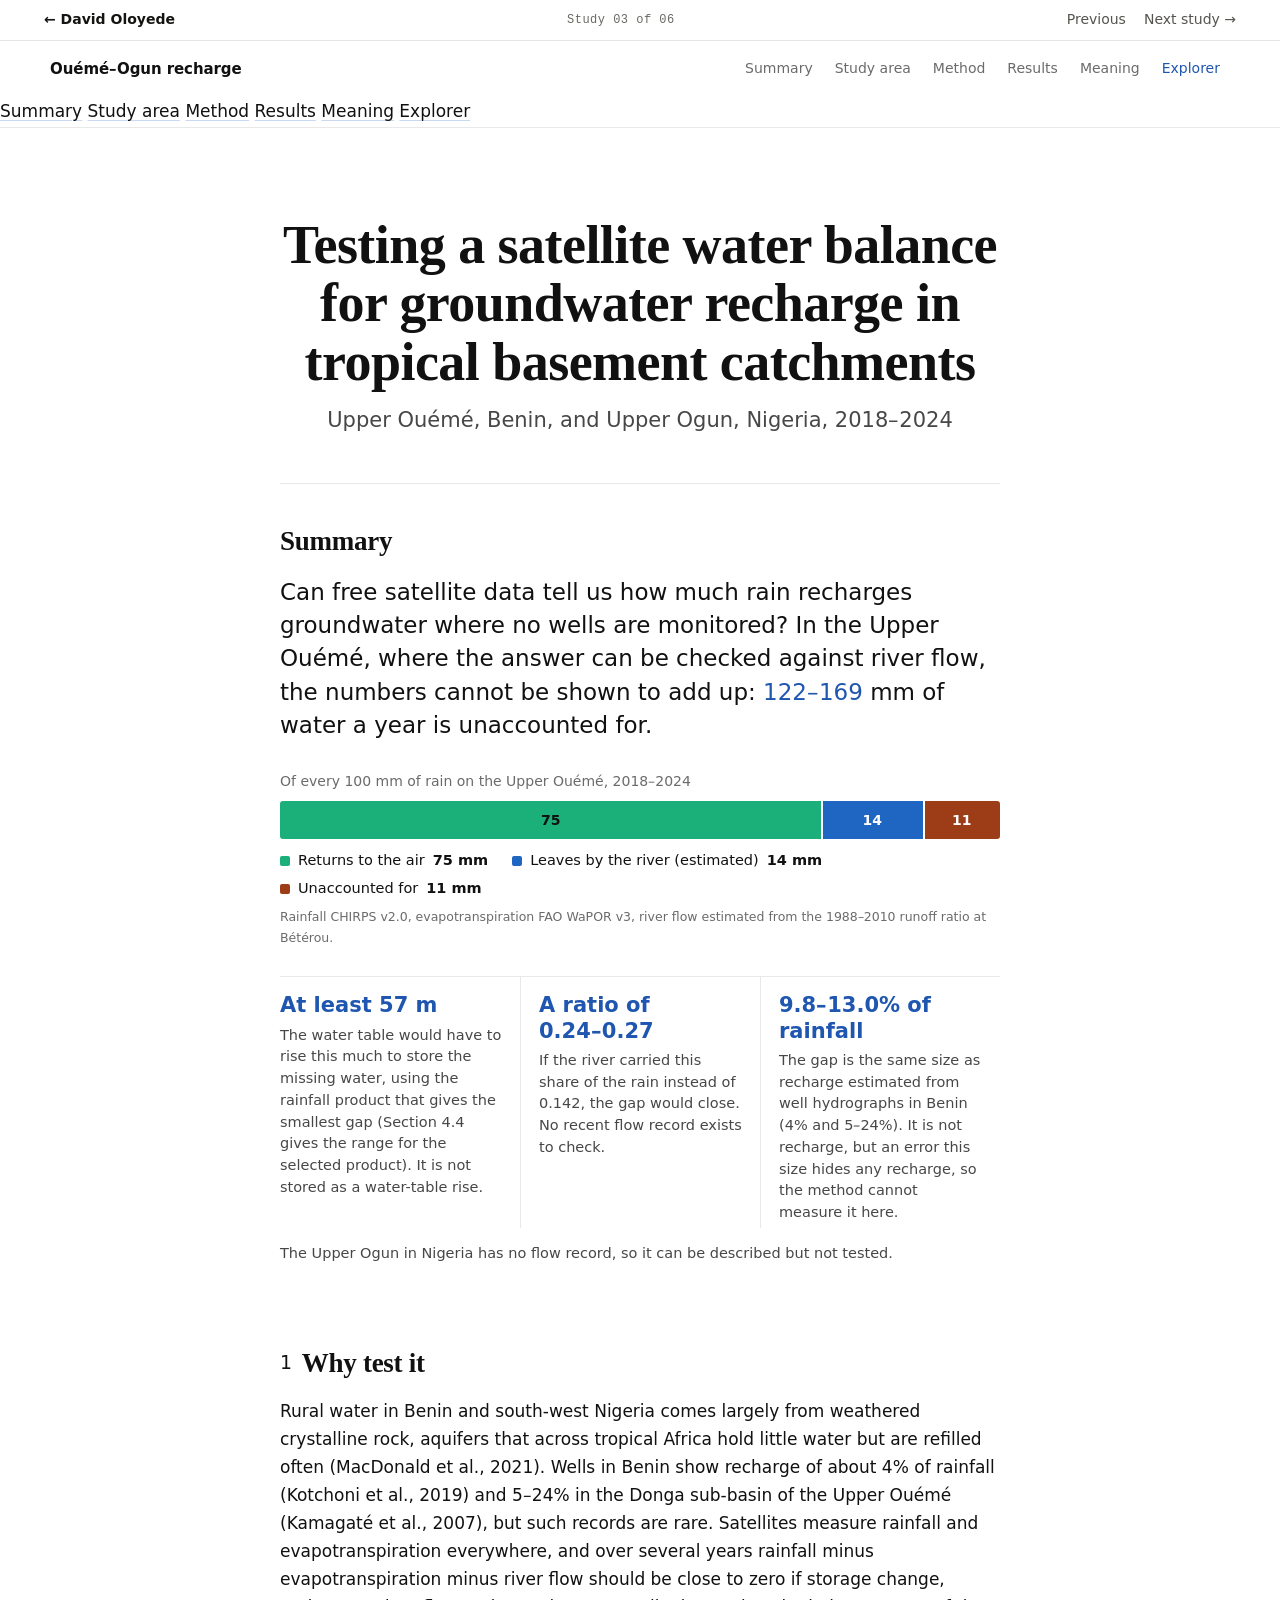
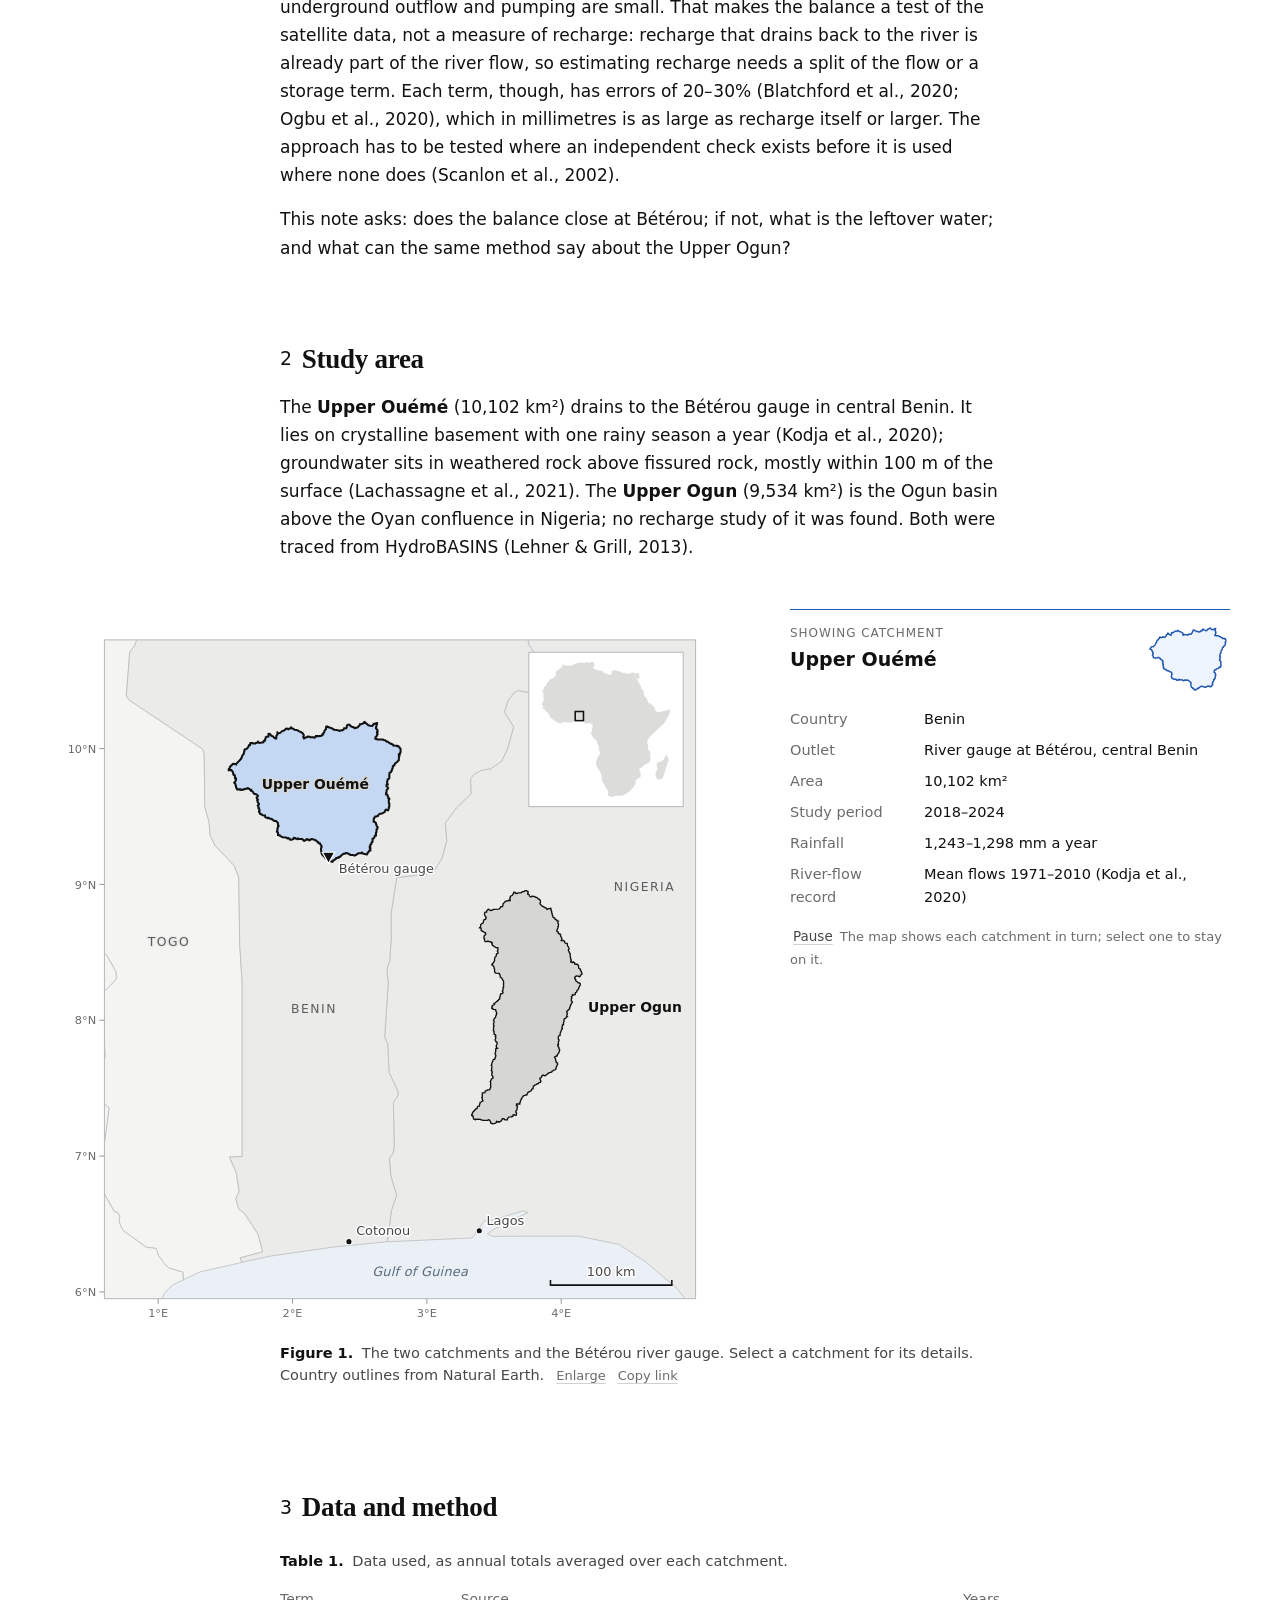
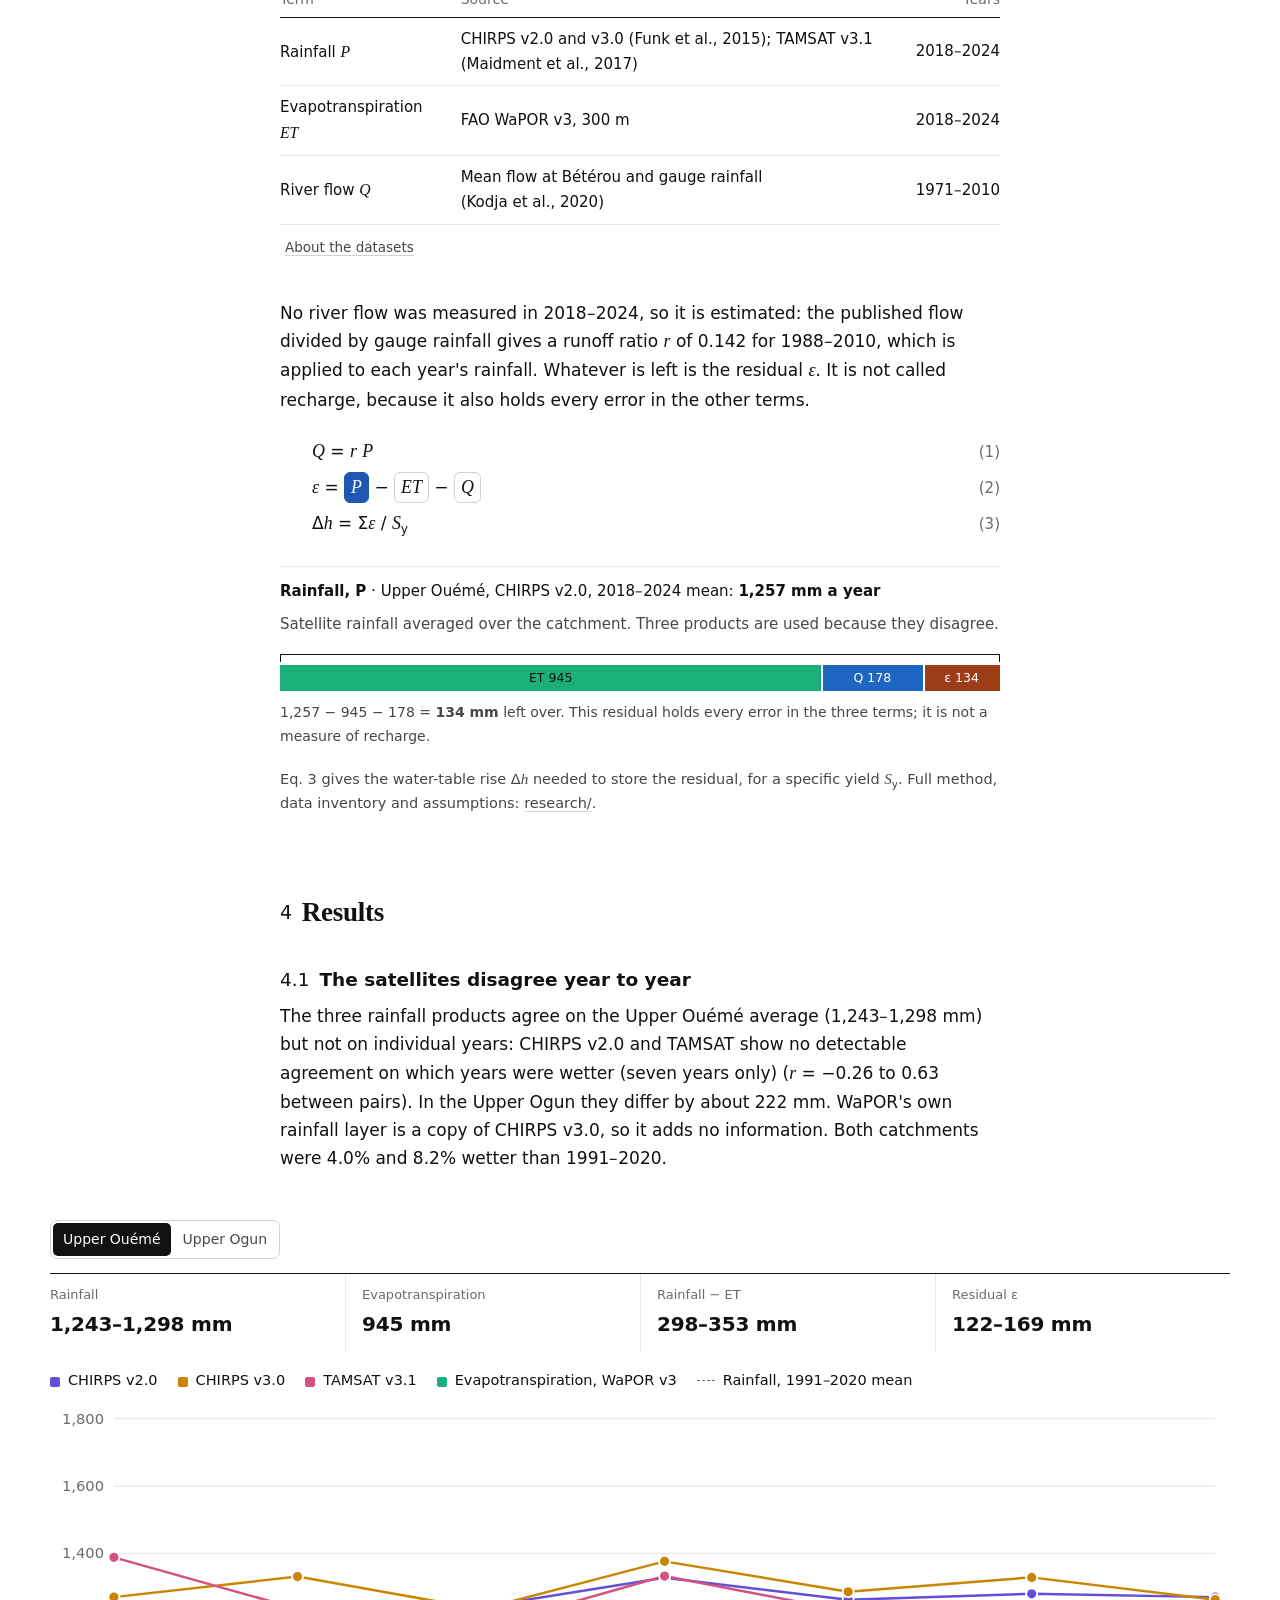
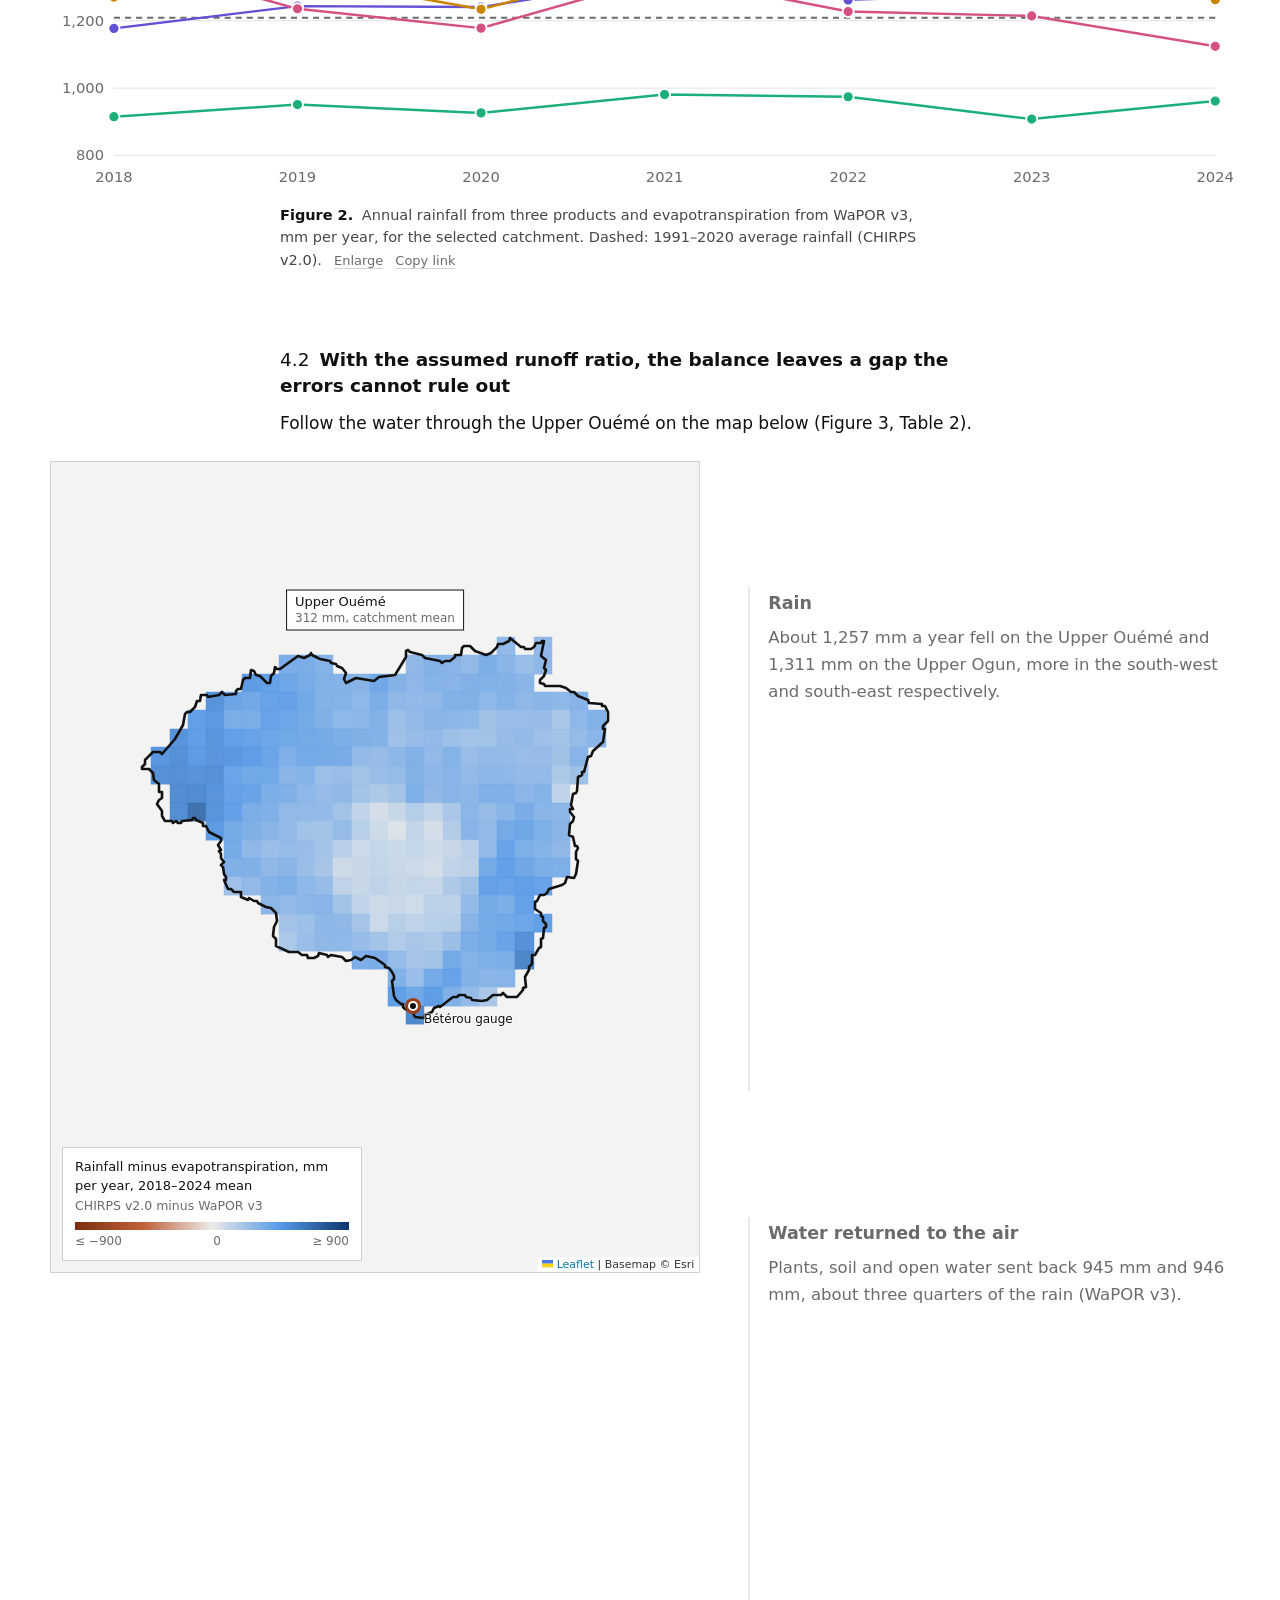
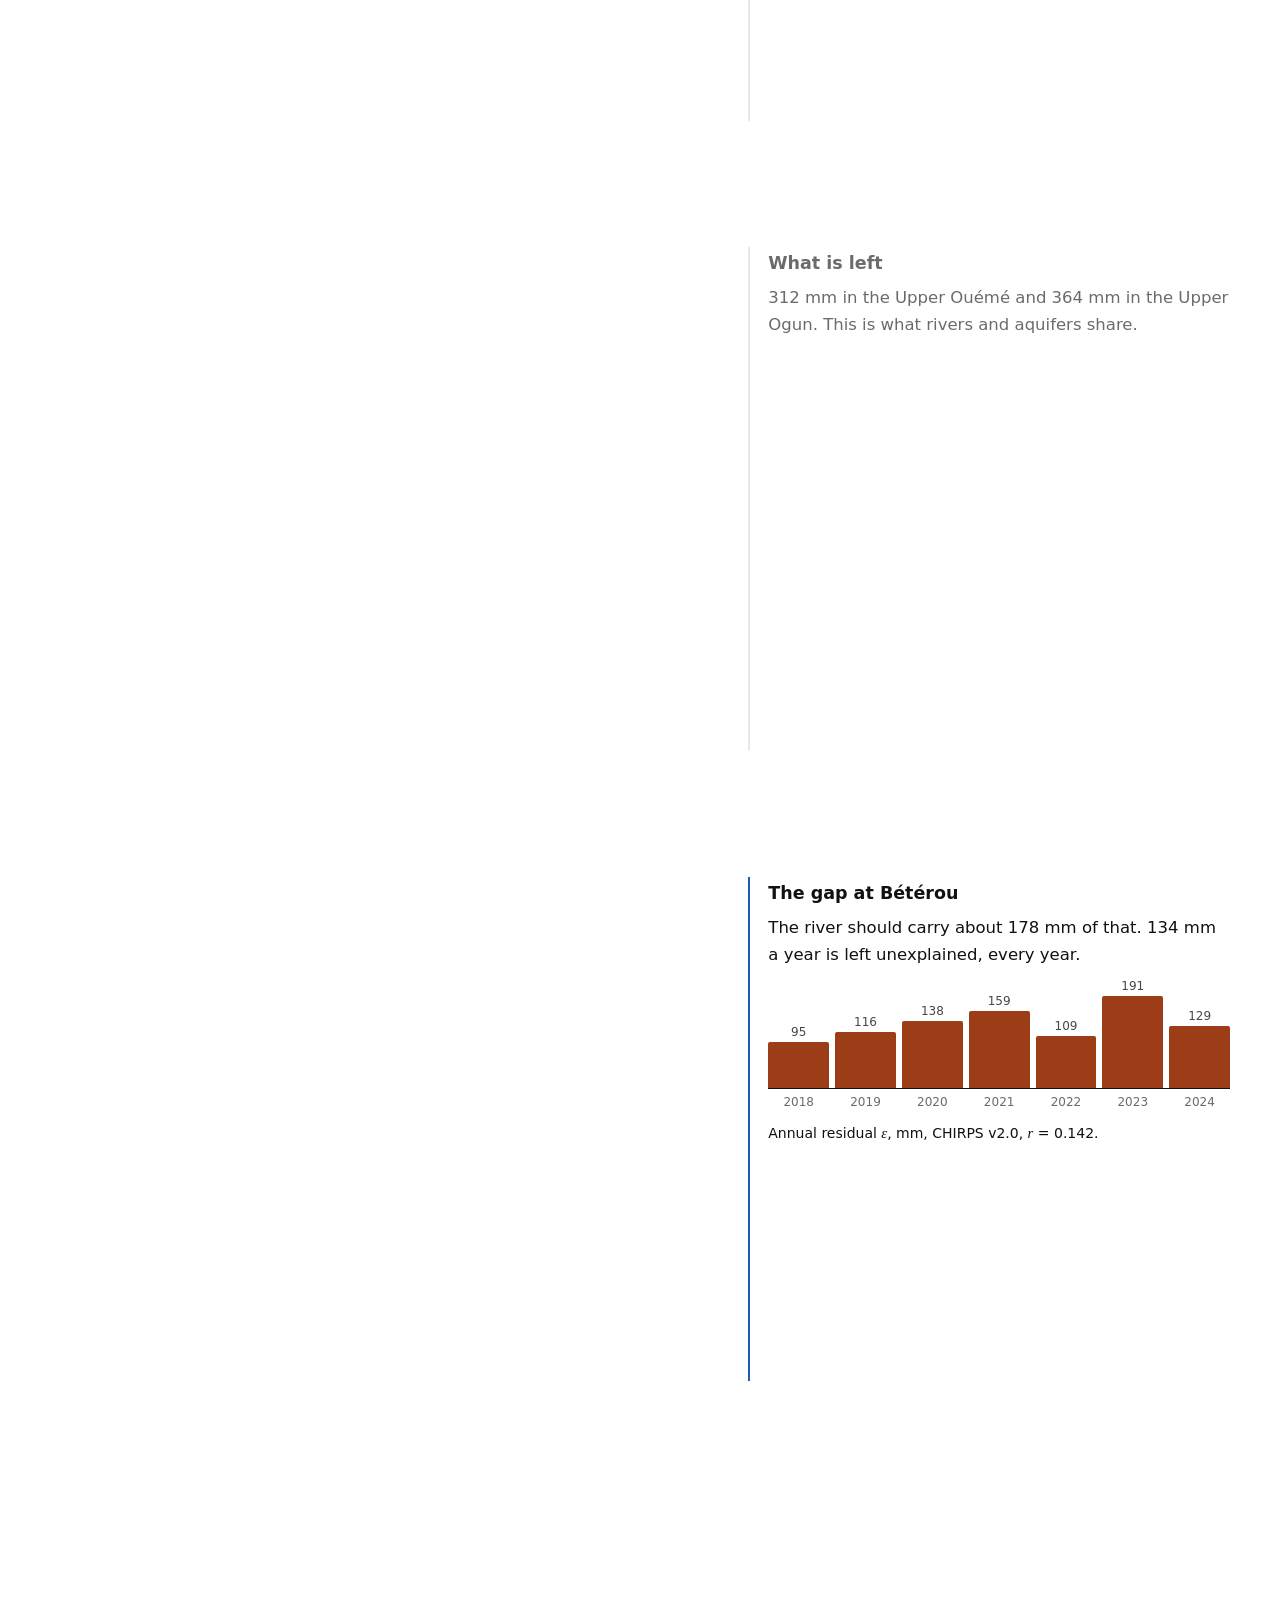
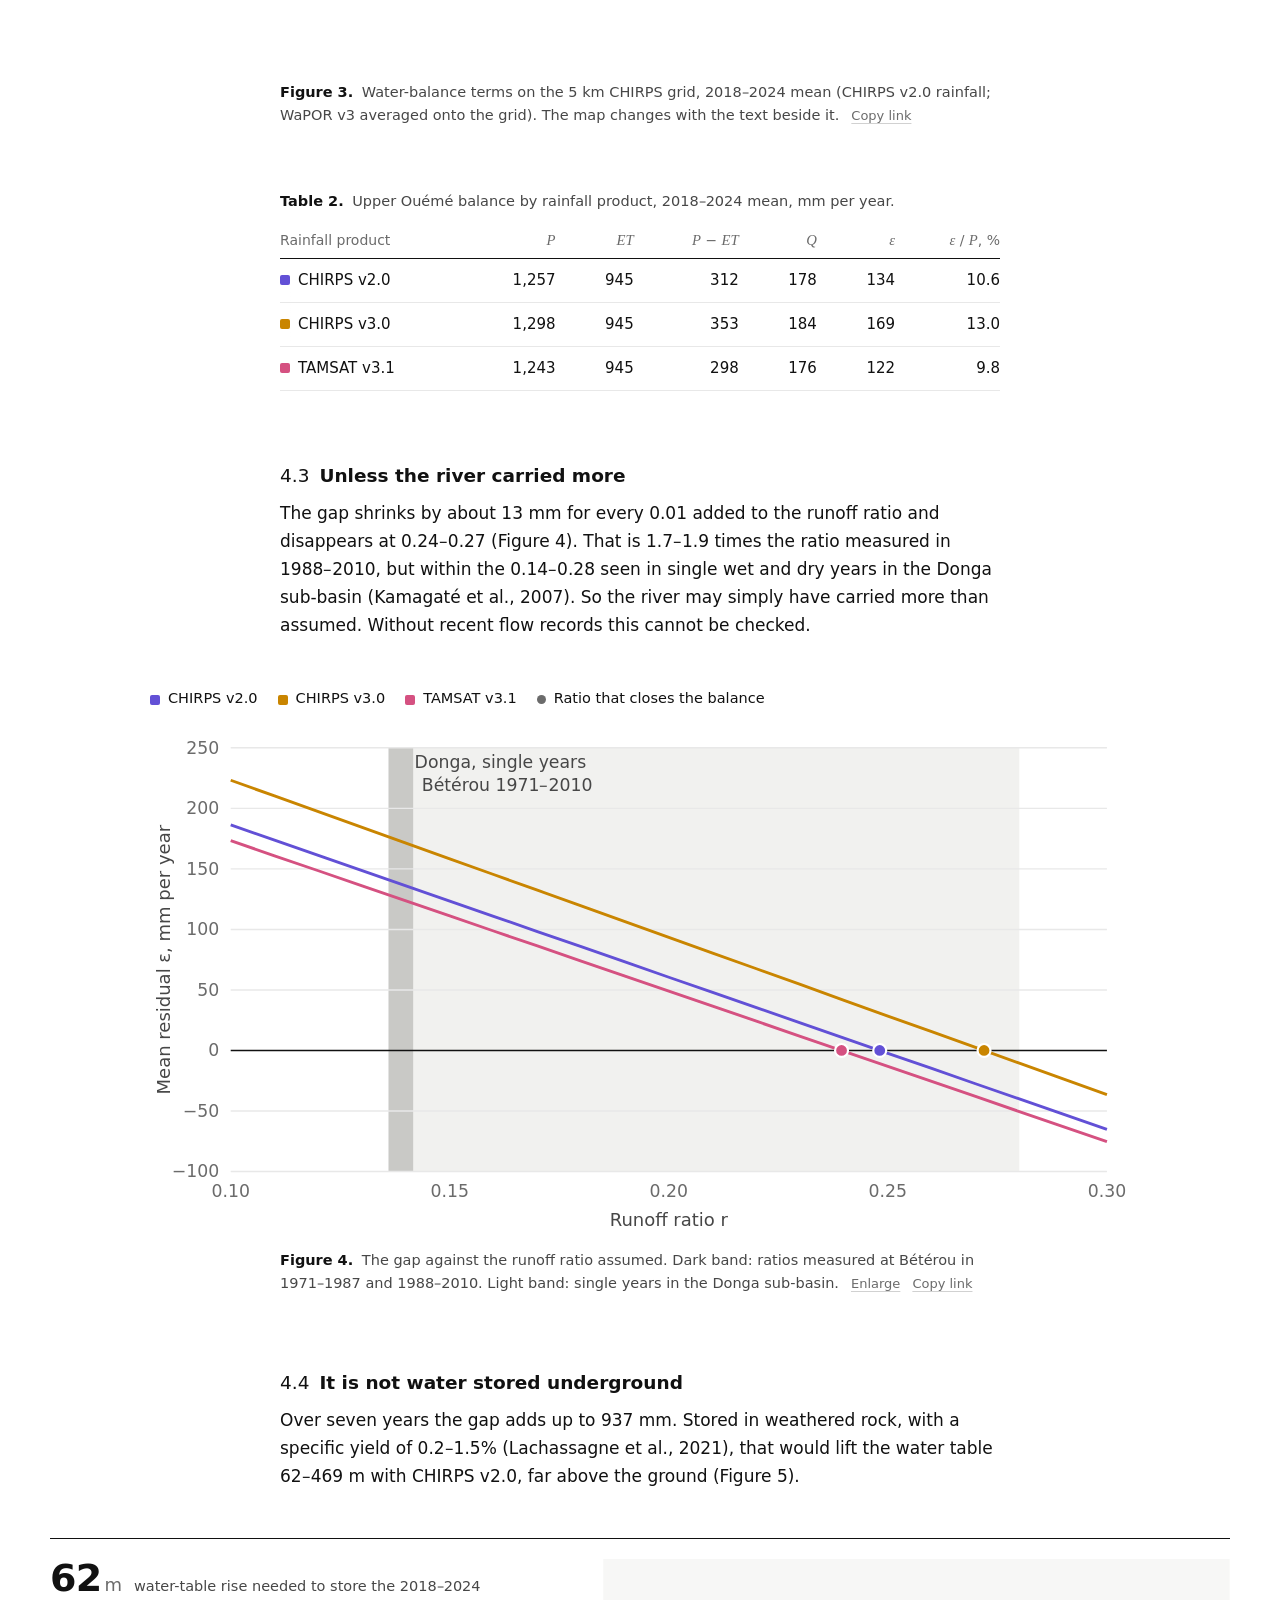
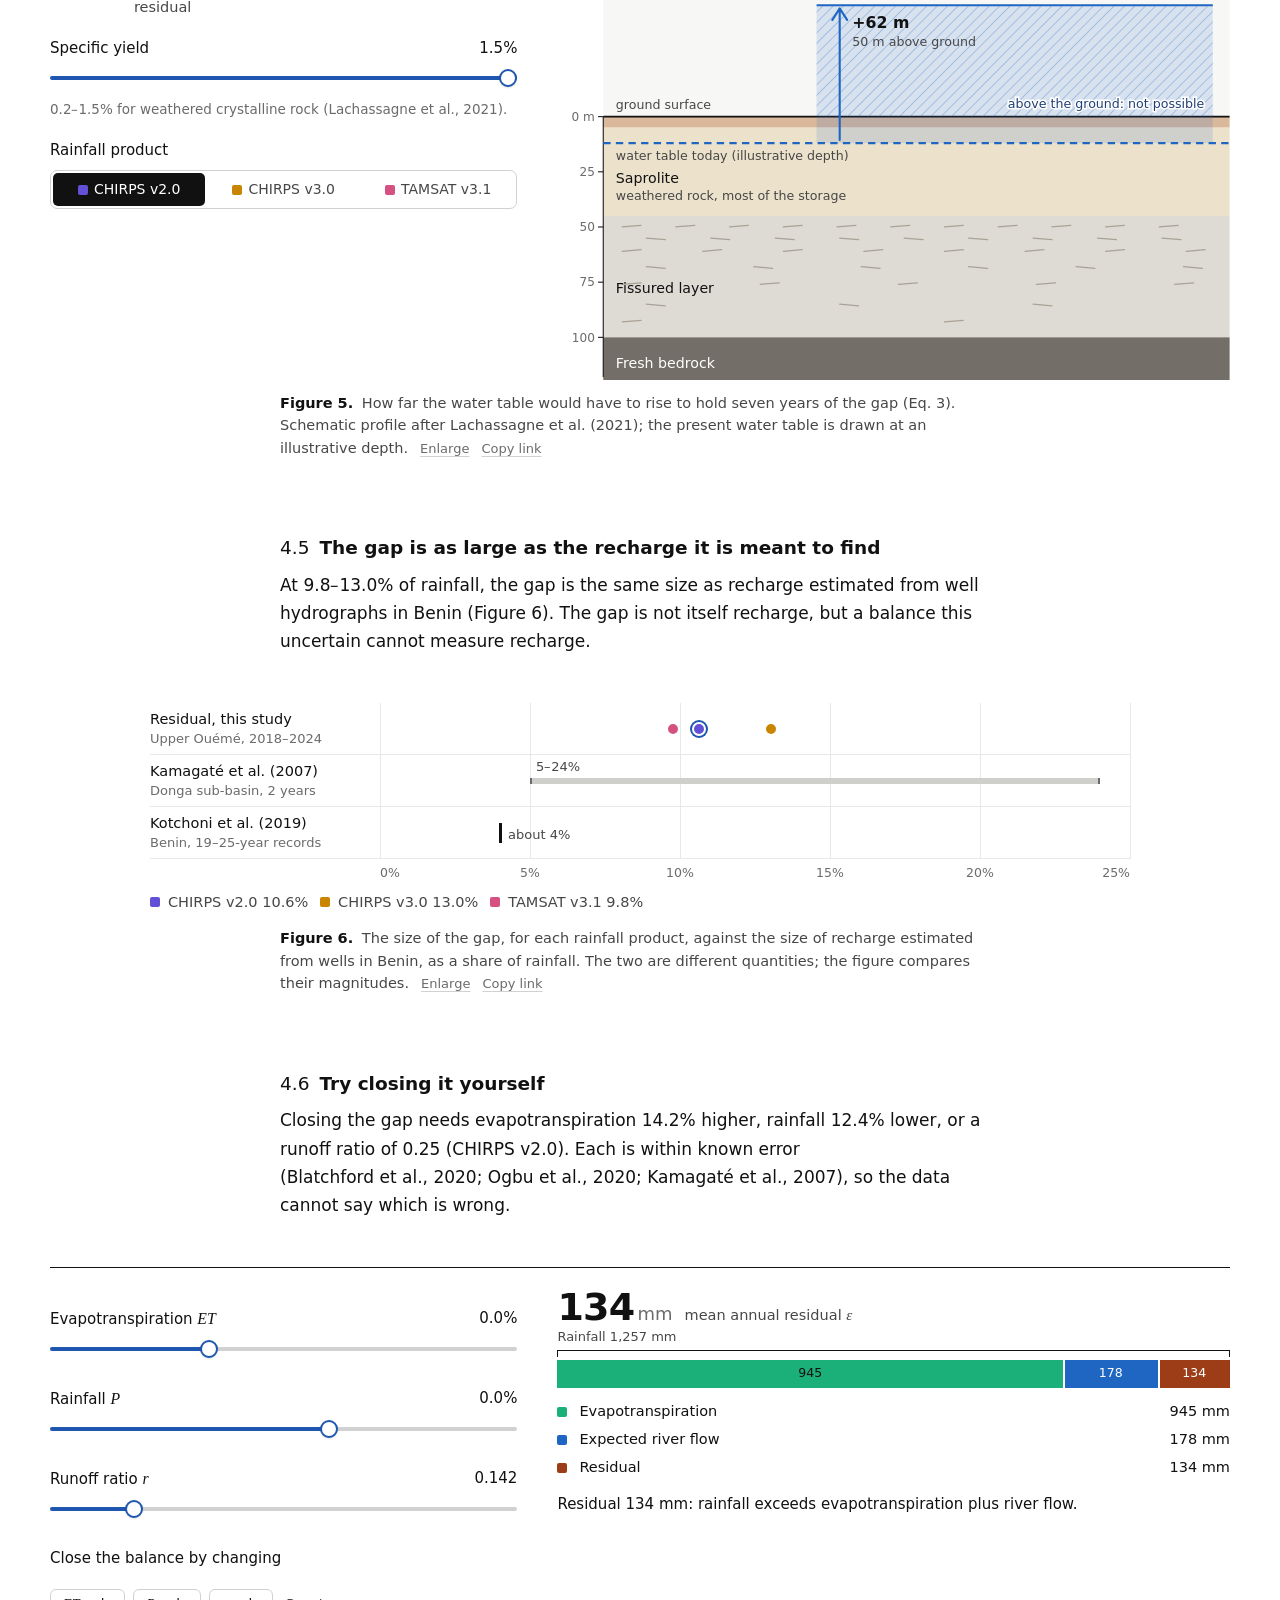
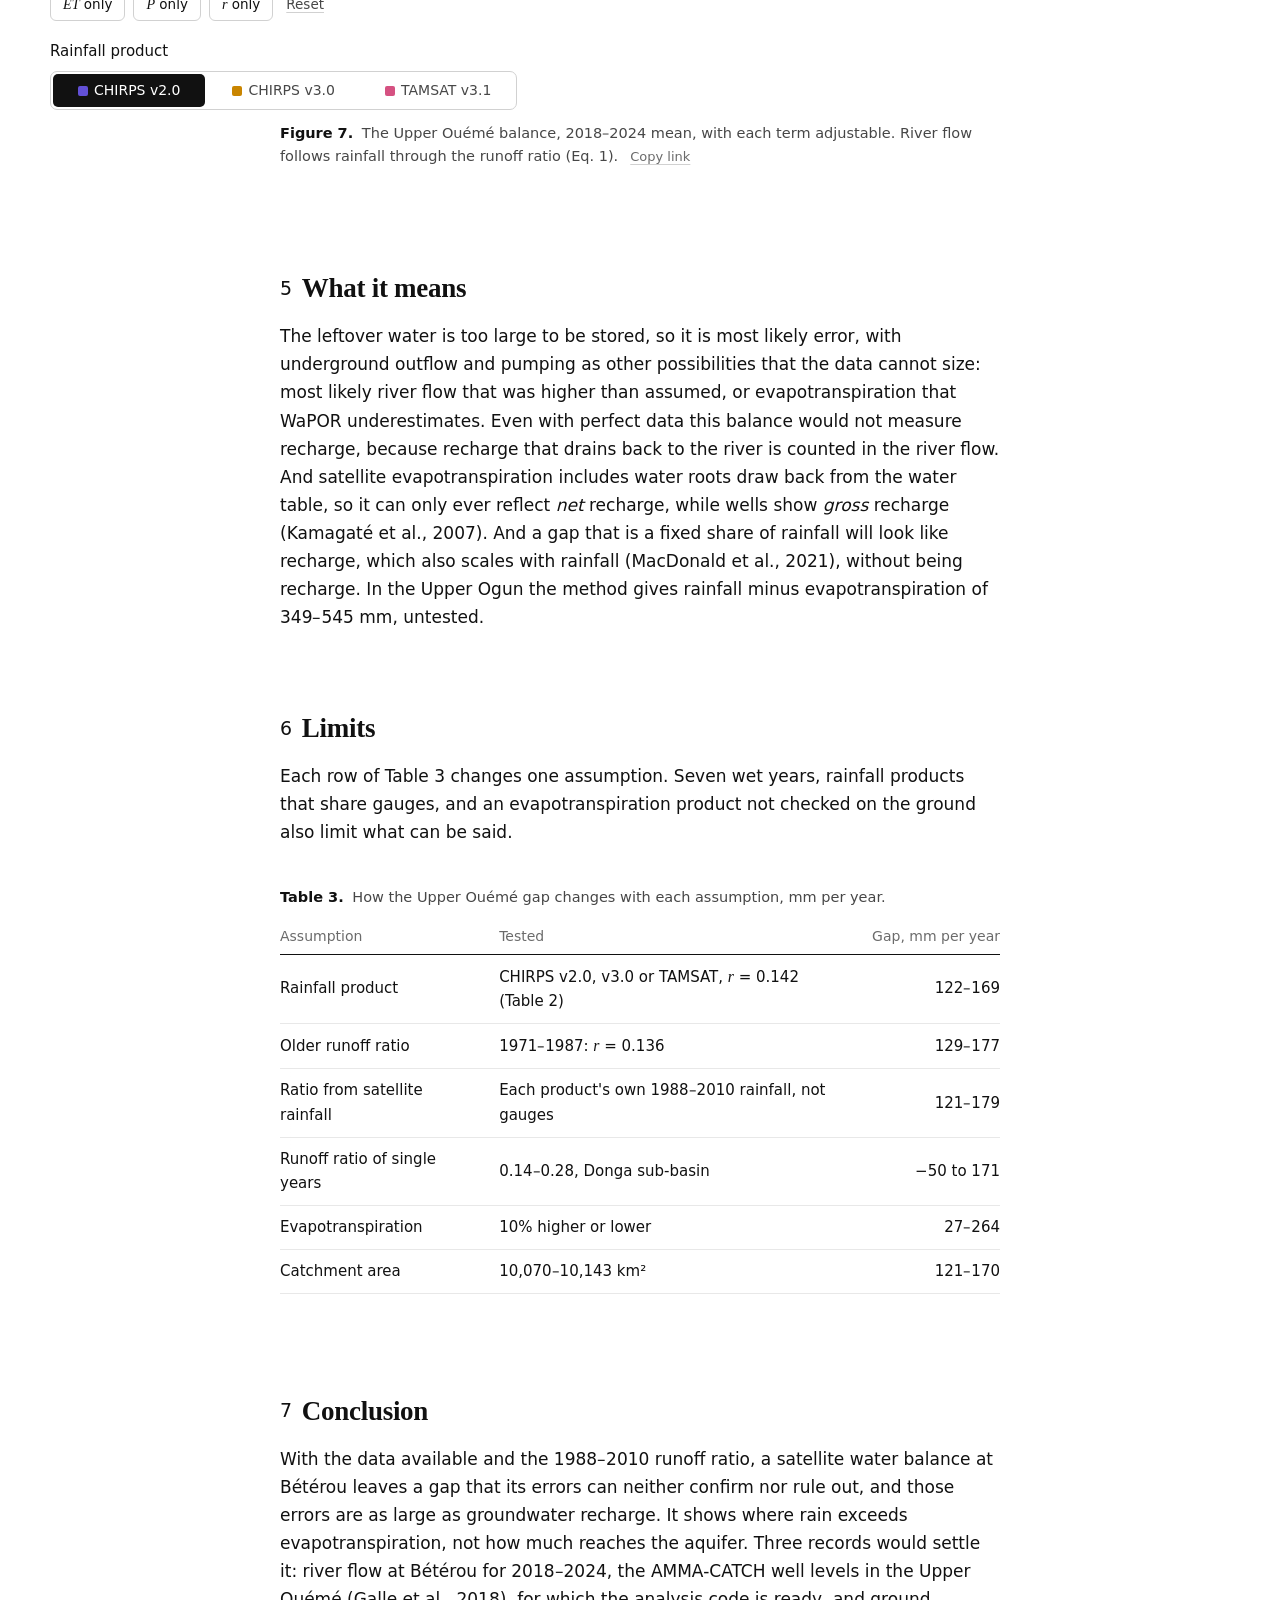
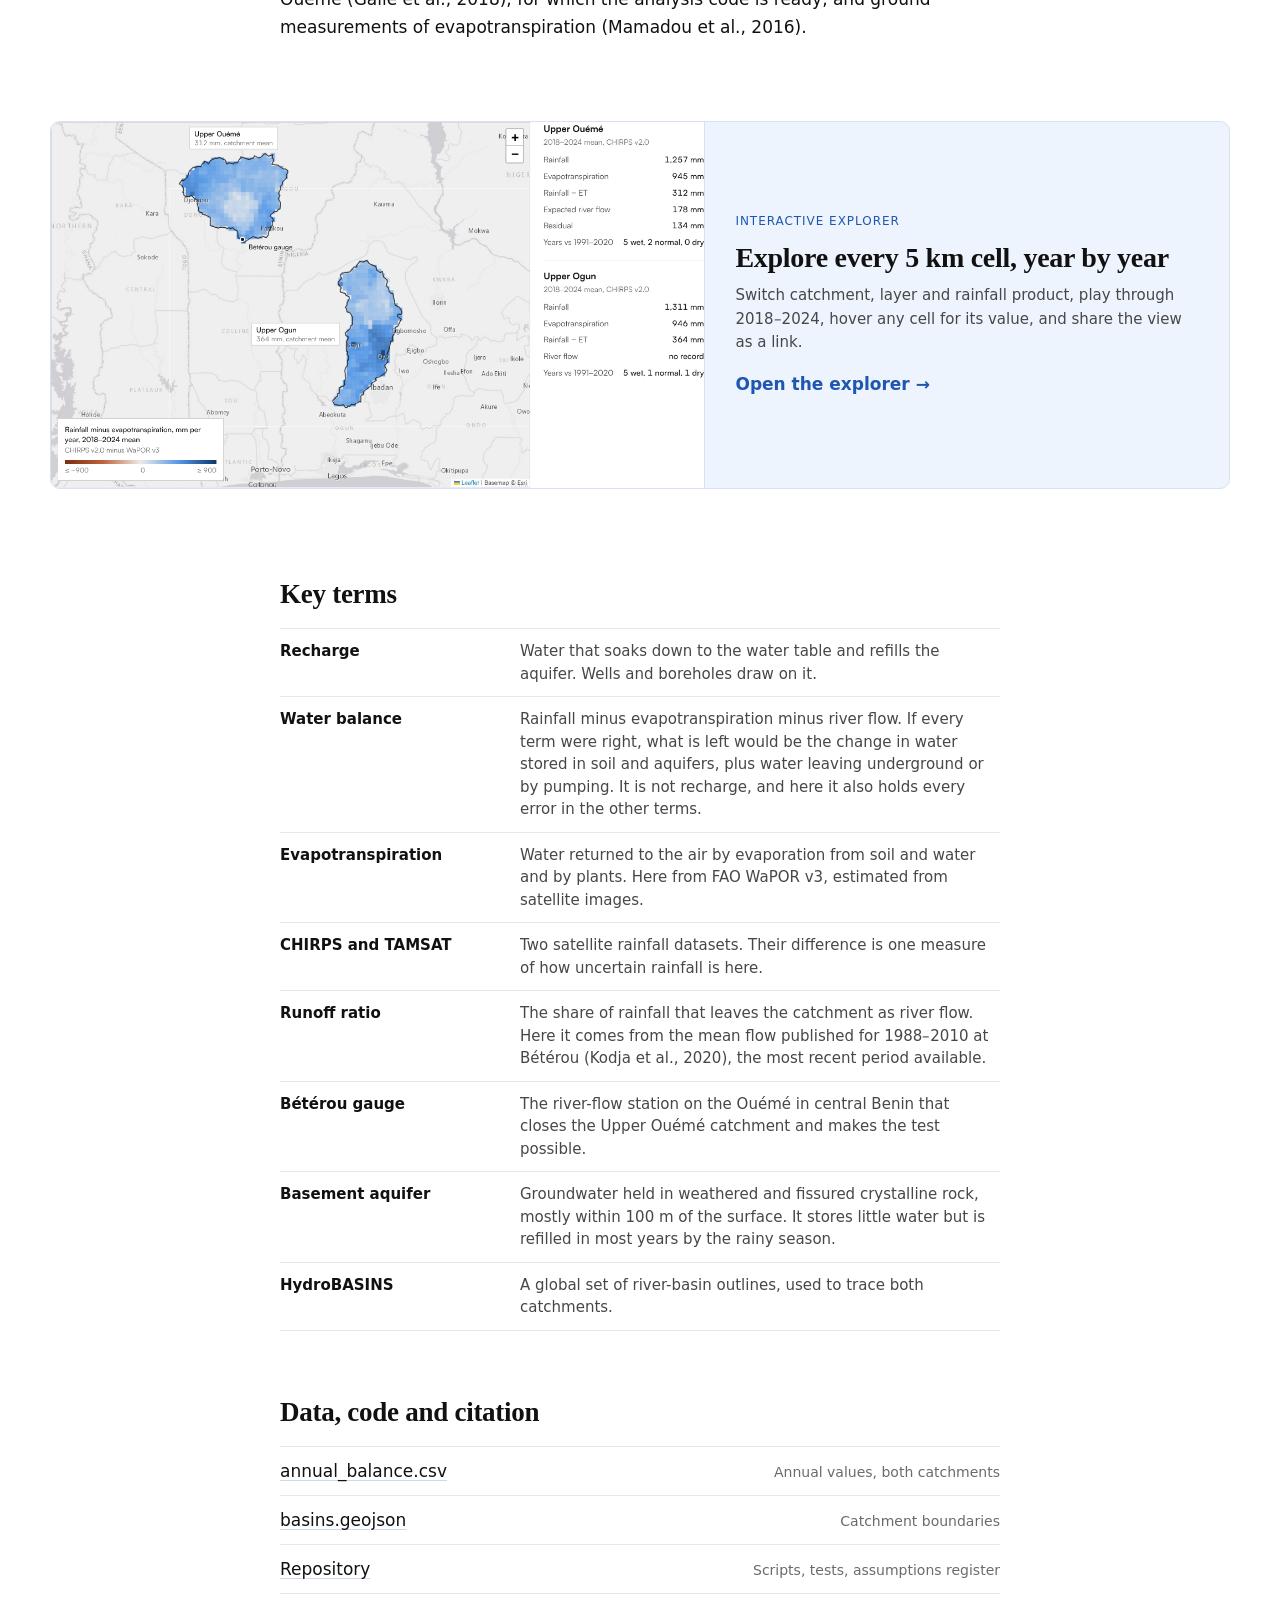
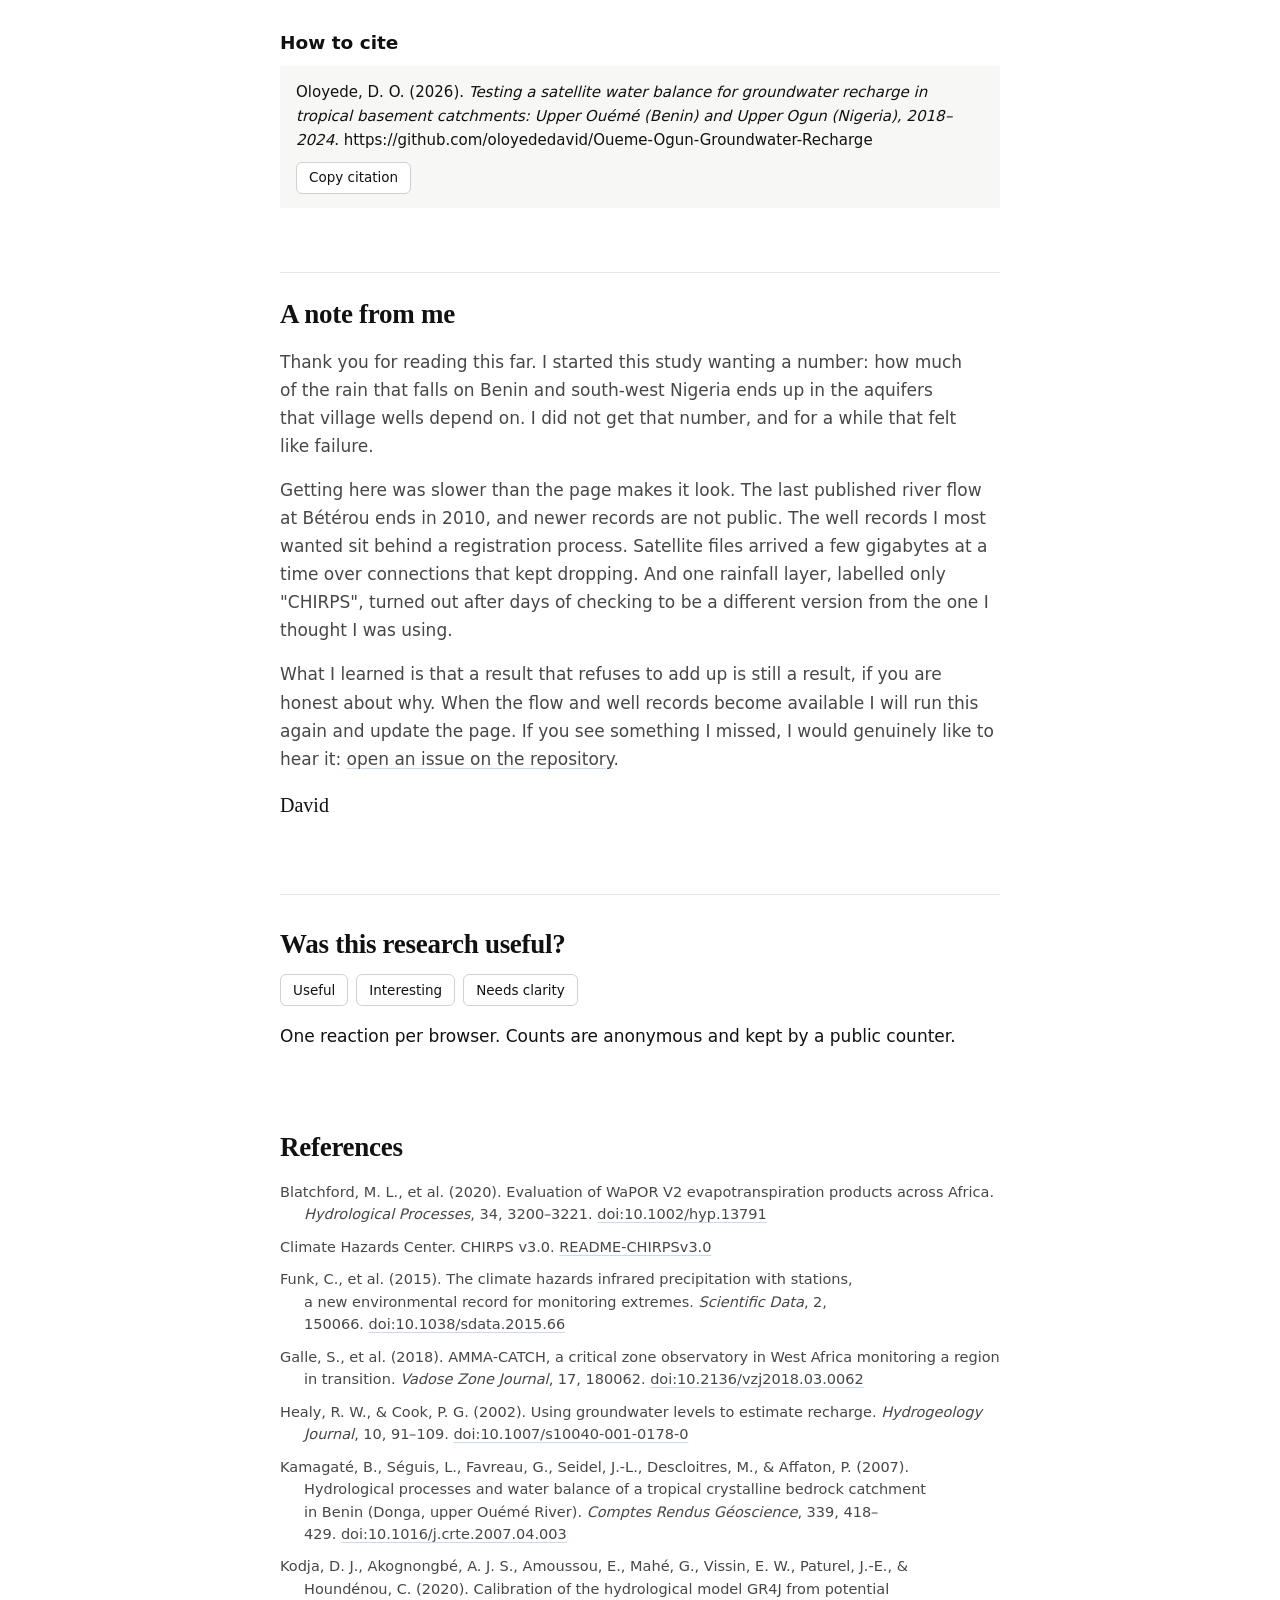
==== commit bb7bfdf4: "Underground outflow and pumping are possibilities the data cannot size, not smaller ones" ====
--- a/docs/index.html
+++ b/docs/index.html
@@ -161,7 +161,7 @@
     </figure>
 
     <section aria-labelledby="h-close">
-        <h3 id="h-close"><span class="n">4.2</span>With the assumed runoff ratio, closure can be neither confirmed nor rejected</h3>
+        <h3 id="h-close"><span class="n">4.2</span>With the assumed runoff ratio, the balance leaves a gap the errors cannot rule out</h3>
         <p>Follow the water through the Upper Ouémé on the map below (Figure 3, Table 2).</p>
     </section>
     <figure class="wide" id="fig-map" style="margin-top:8px">
@@ -243,7 +243,7 @@
     </figure>
 
     <section aria-labelledby="h-scale">
-        <h3 id="h-scale"><span class="n">4.5</span>The gap is as large as recharge</h3>
+        <h3 id="h-scale"><span class="n">4.5</span>The gap is as large as the recharge it is meant to find</h3>
         <p>At <span class="num" data-v="gapPctRange">—</span>% of rainfall, the gap is the same size as recharge estimated from well hydrographs in Benin (Figure 6). The gap is not itself recharge, but a balance this uncertain cannot measure recharge.</p>
     </section>
     <figure class="wide reveal" id="fig-recharge" data-source="Kotchoni et al. (2019); Kamagaté et al. (2007); residuals computed in scripts/03_analysis.py">
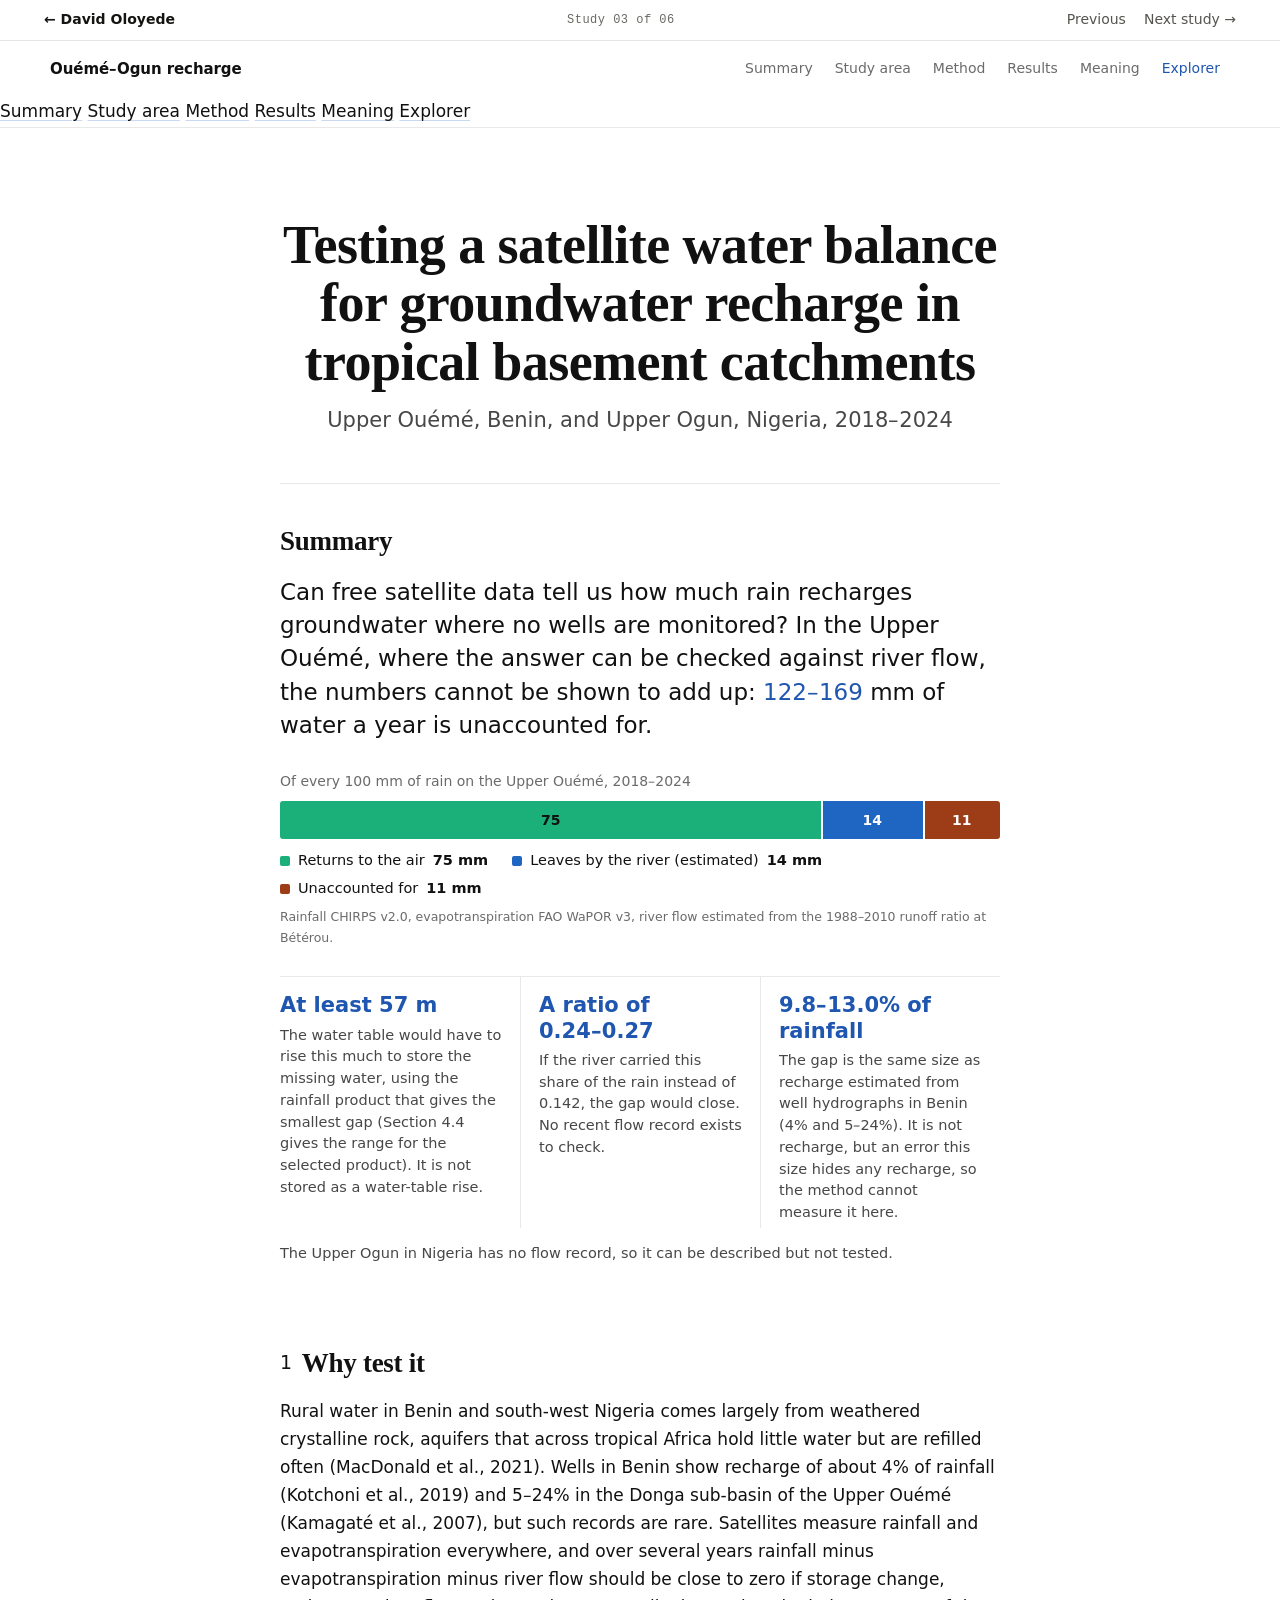
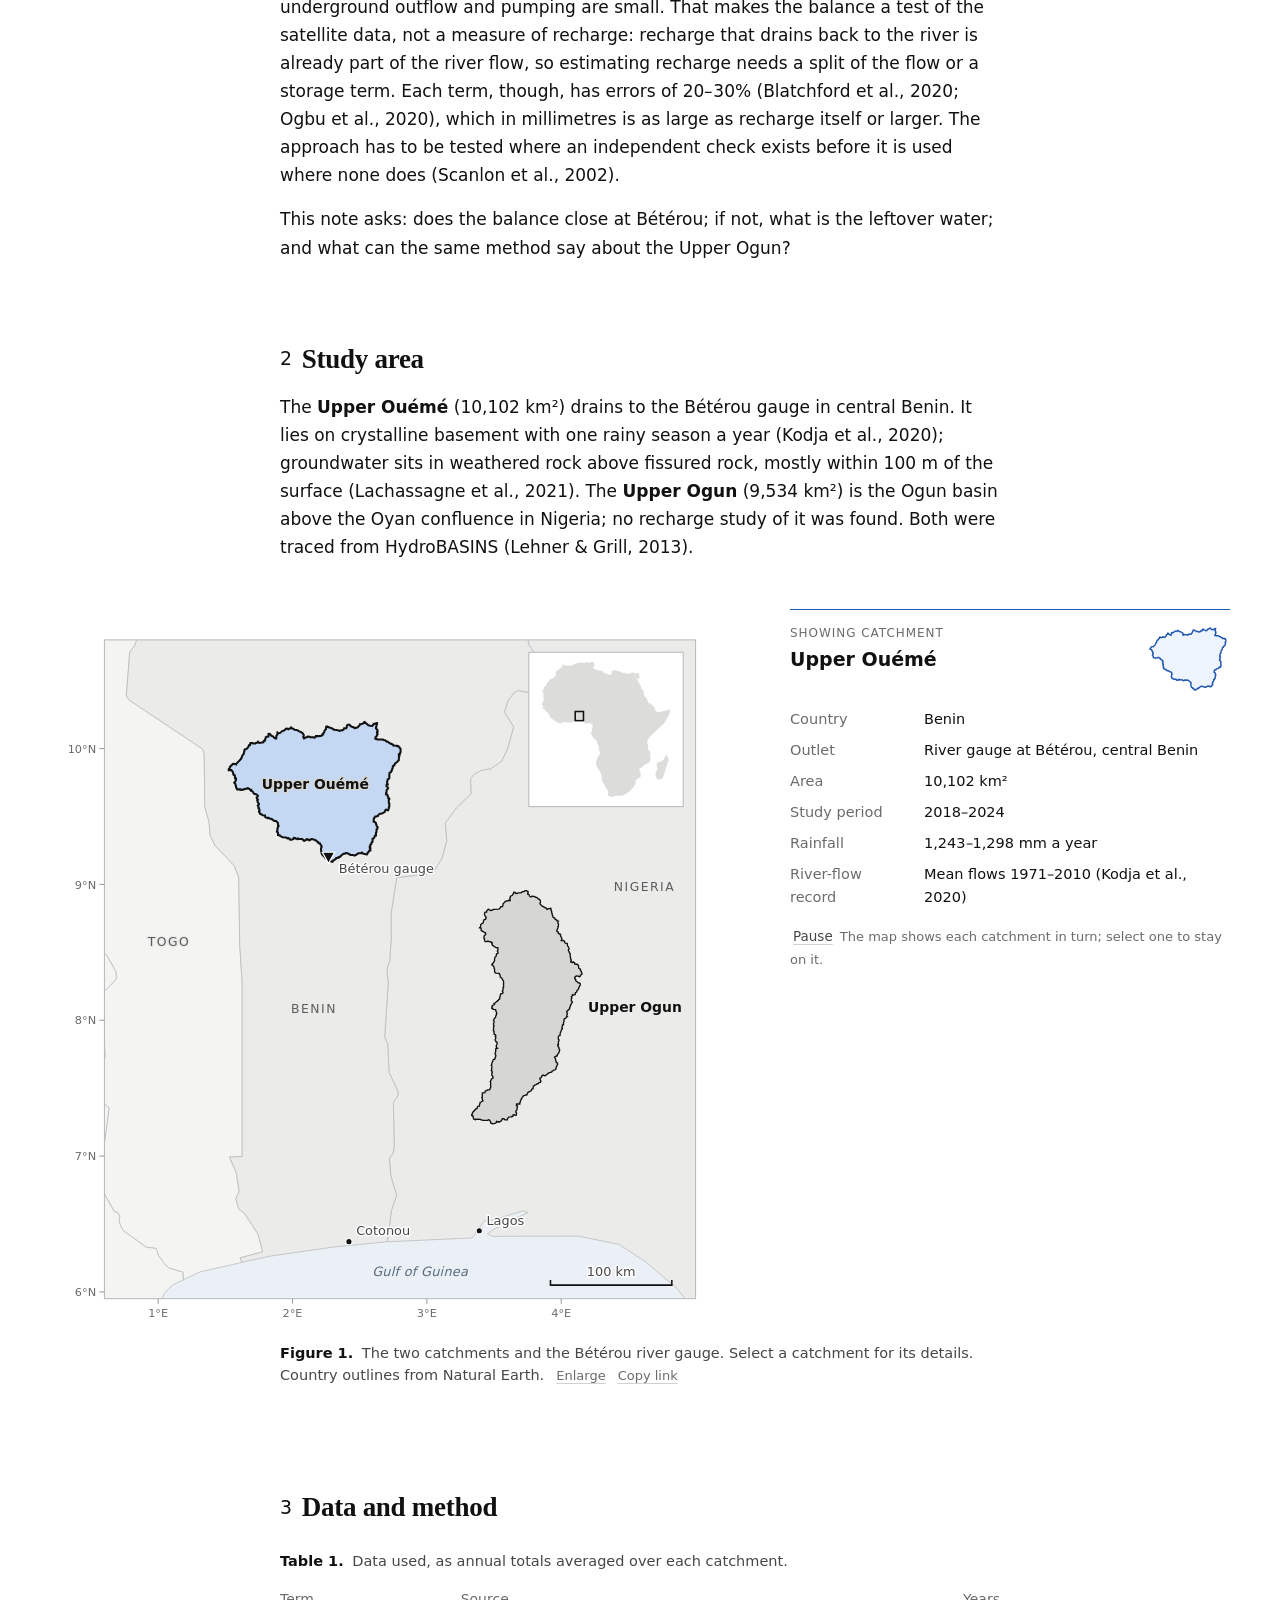
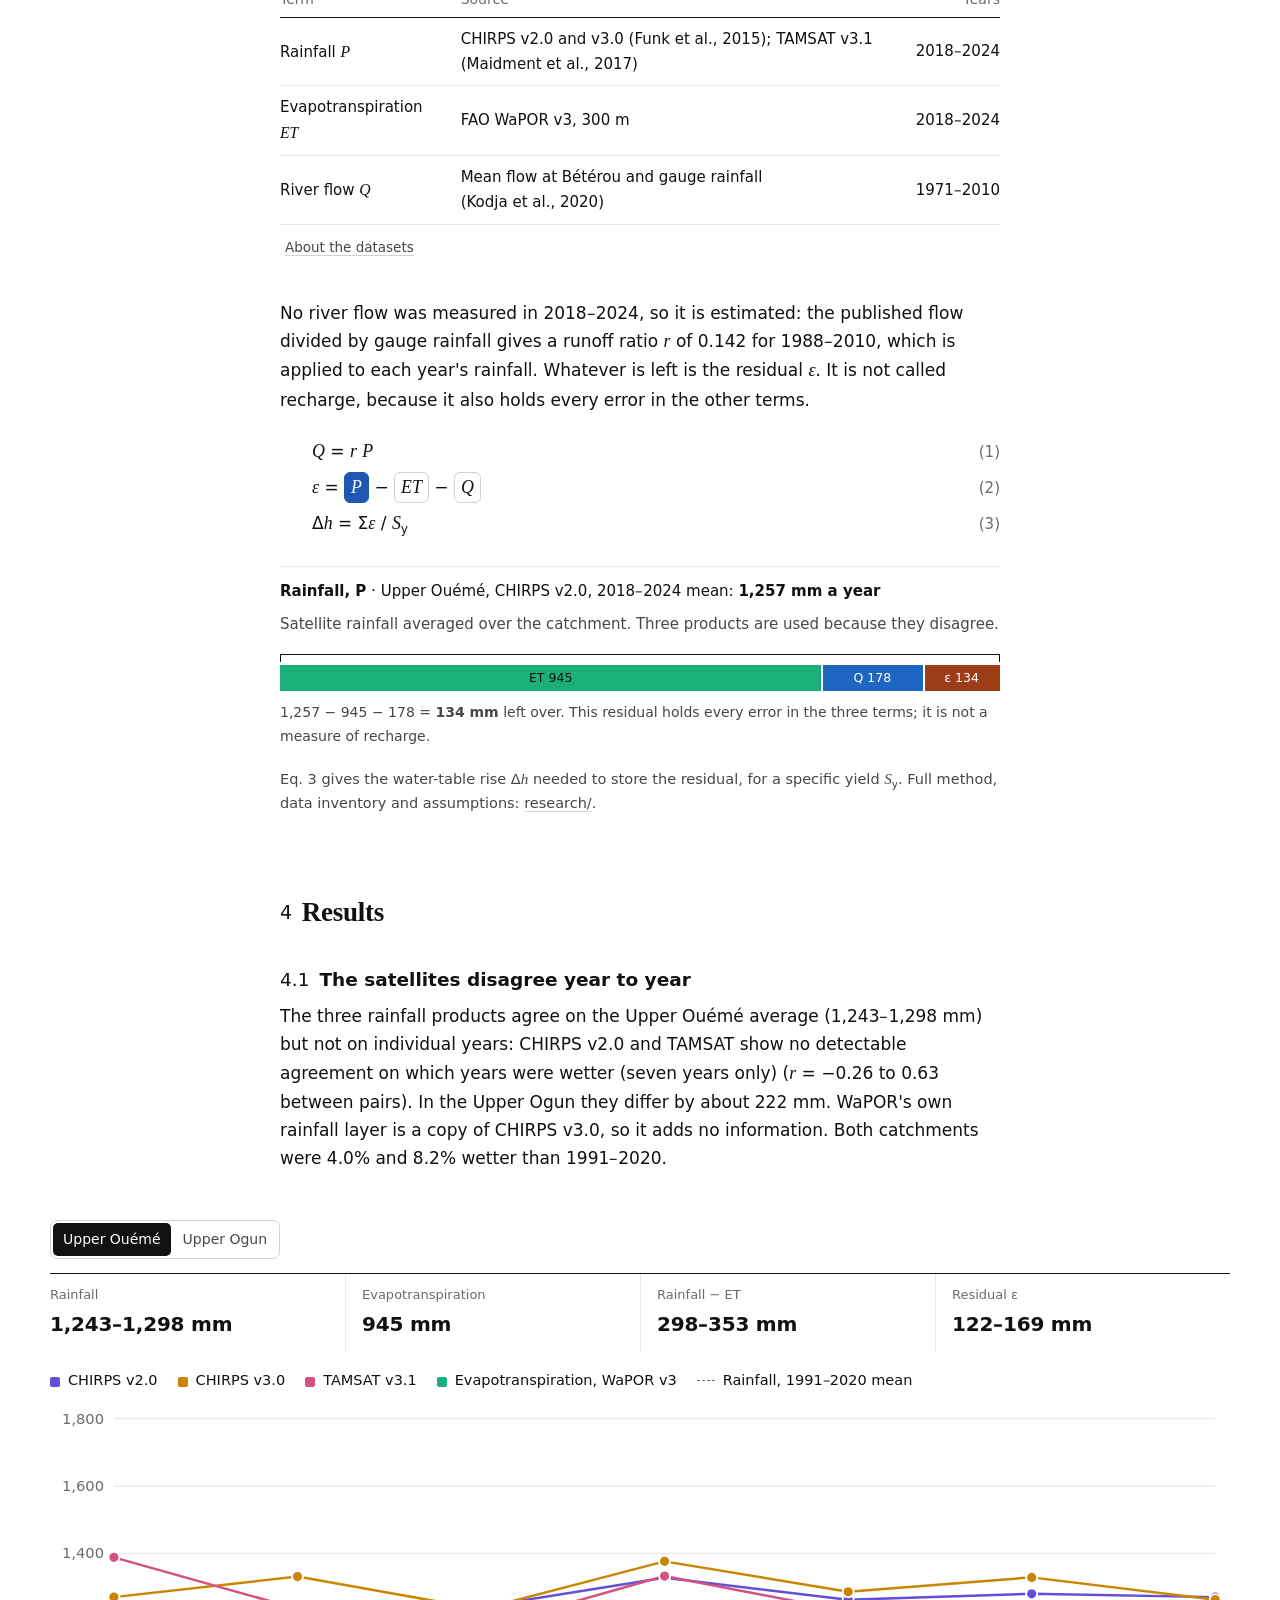
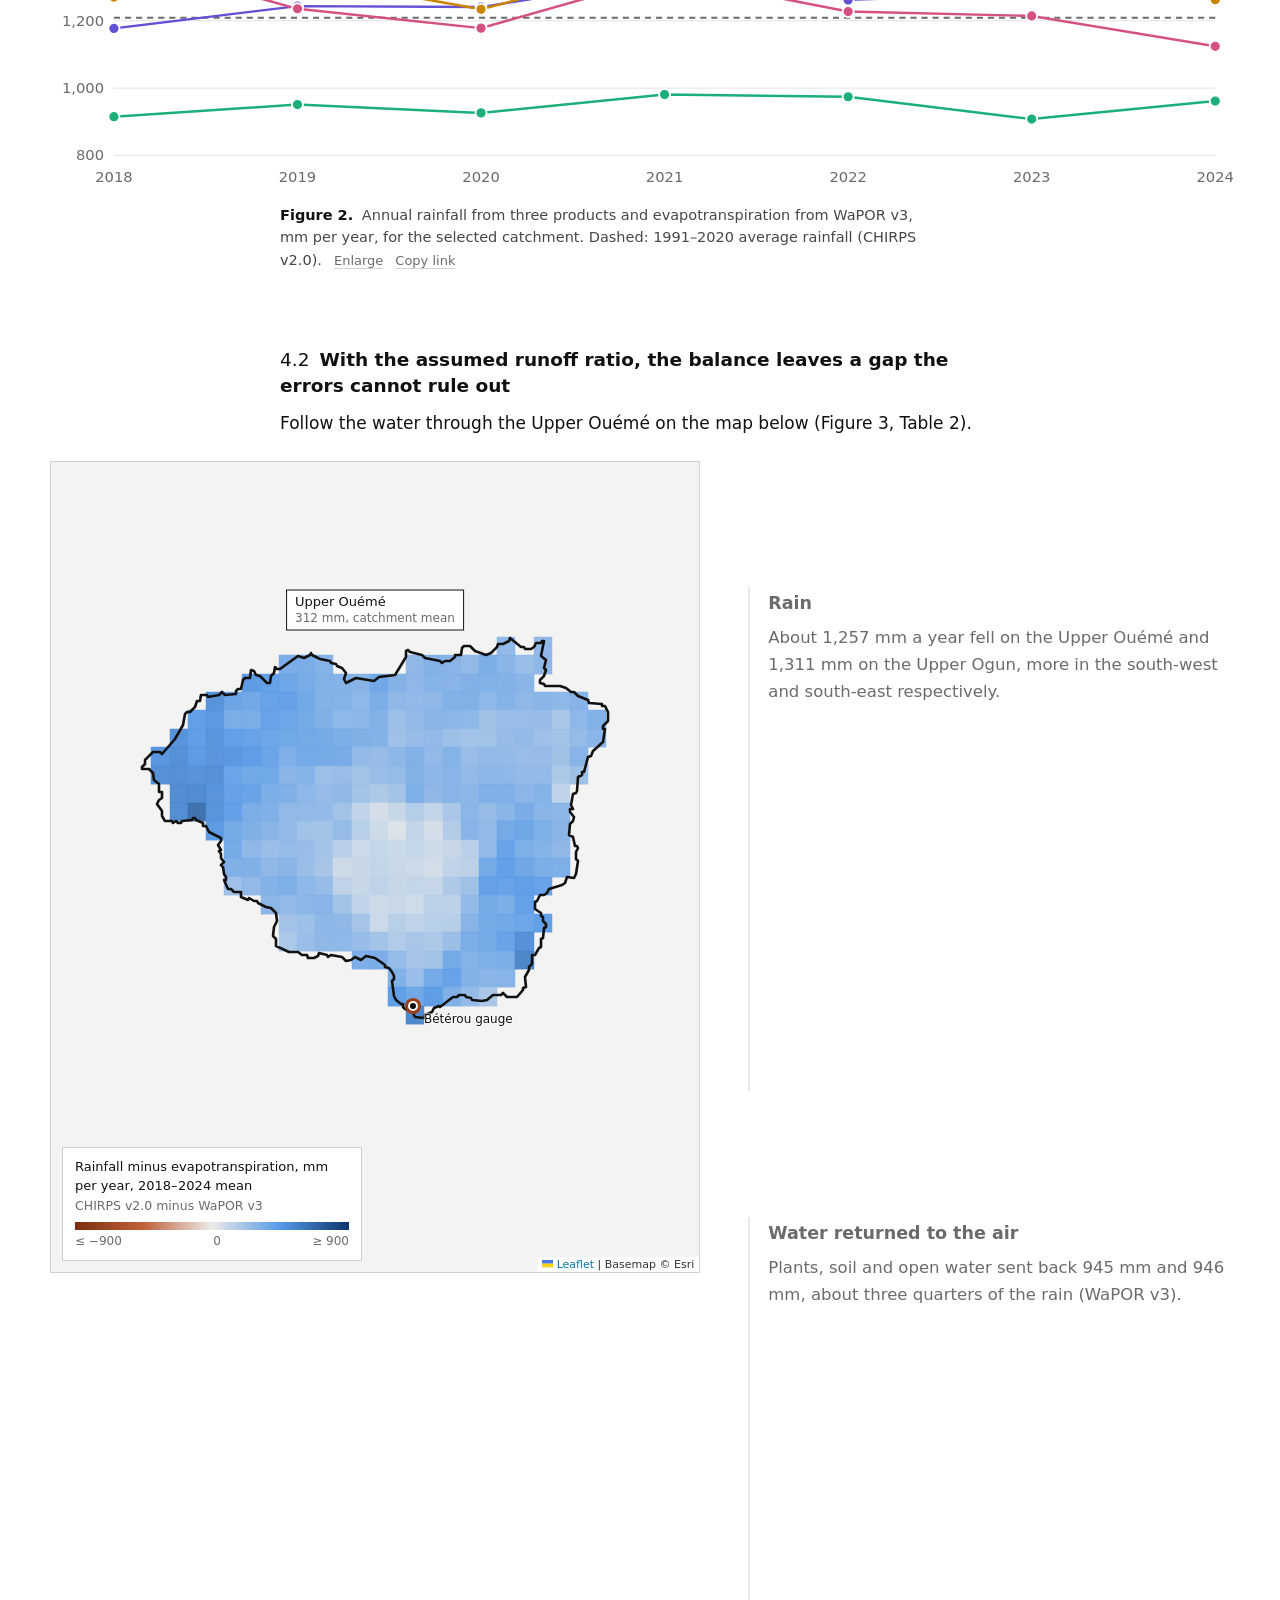
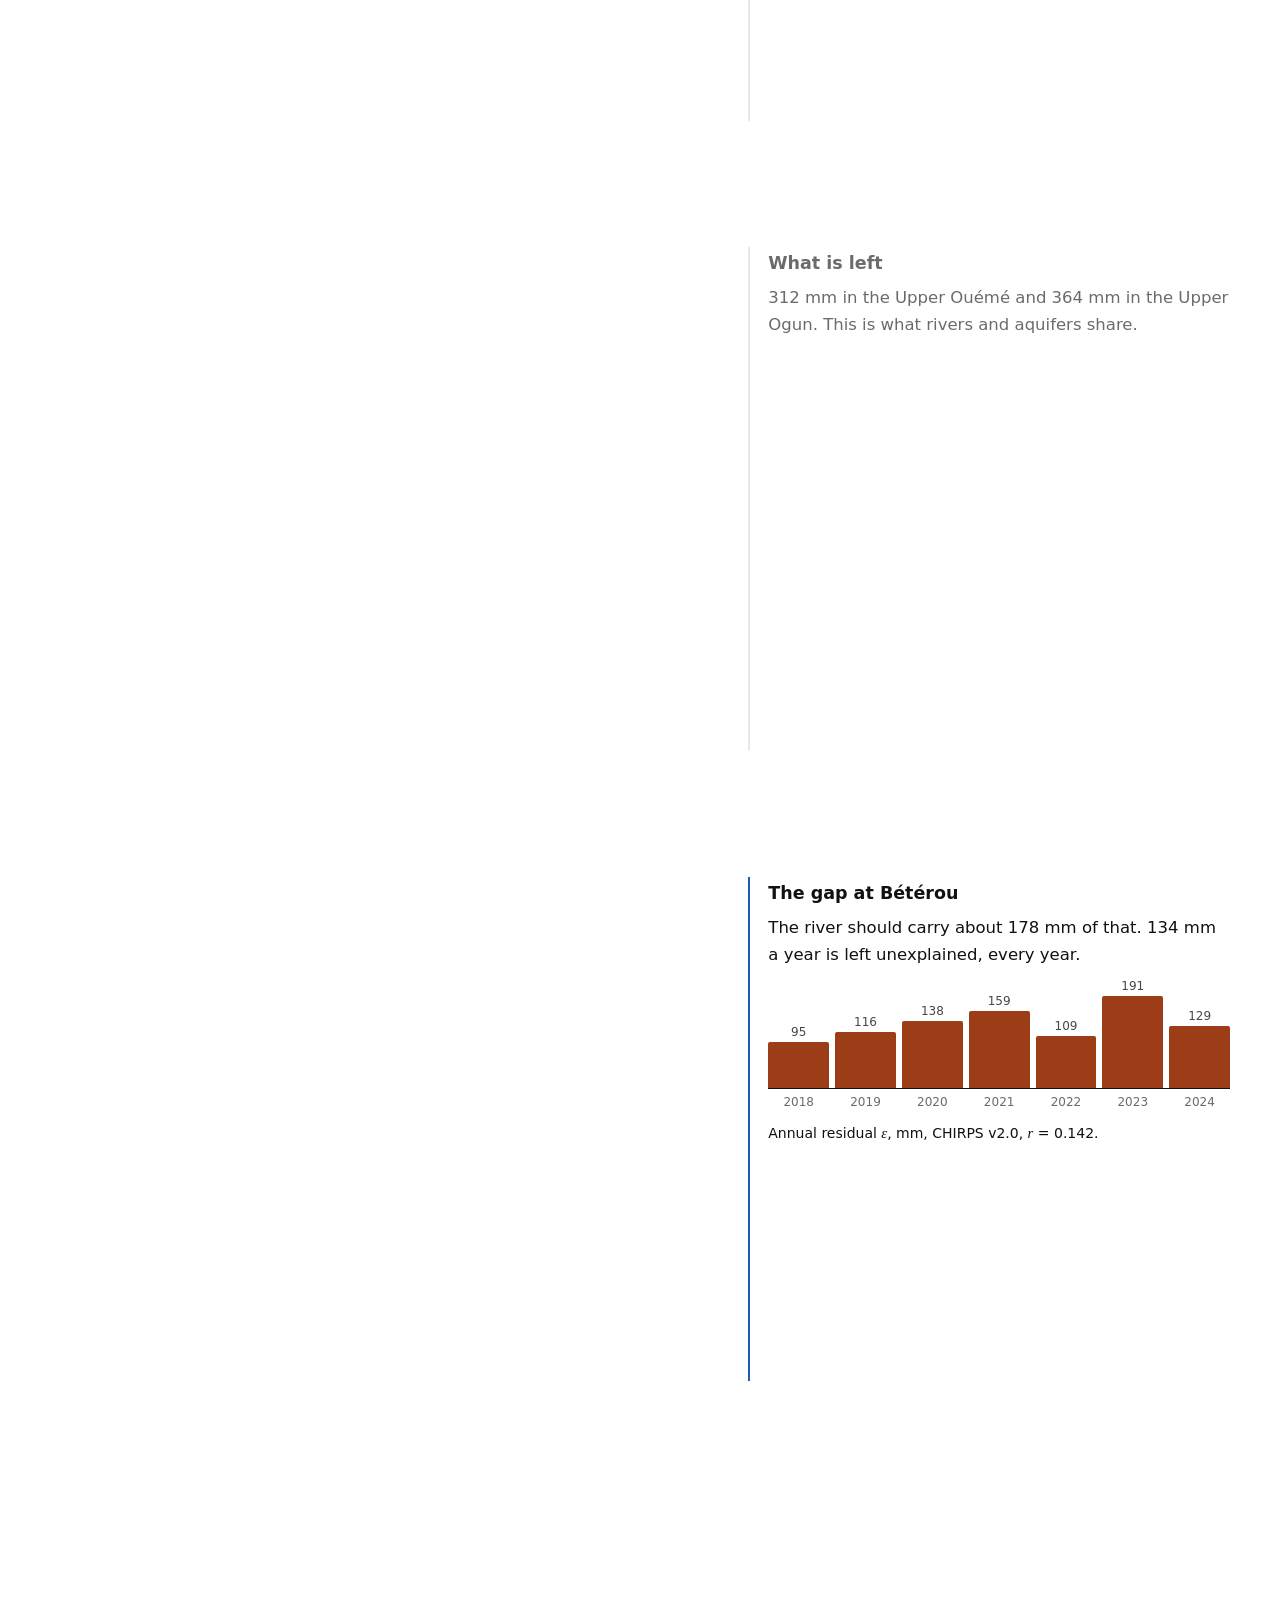
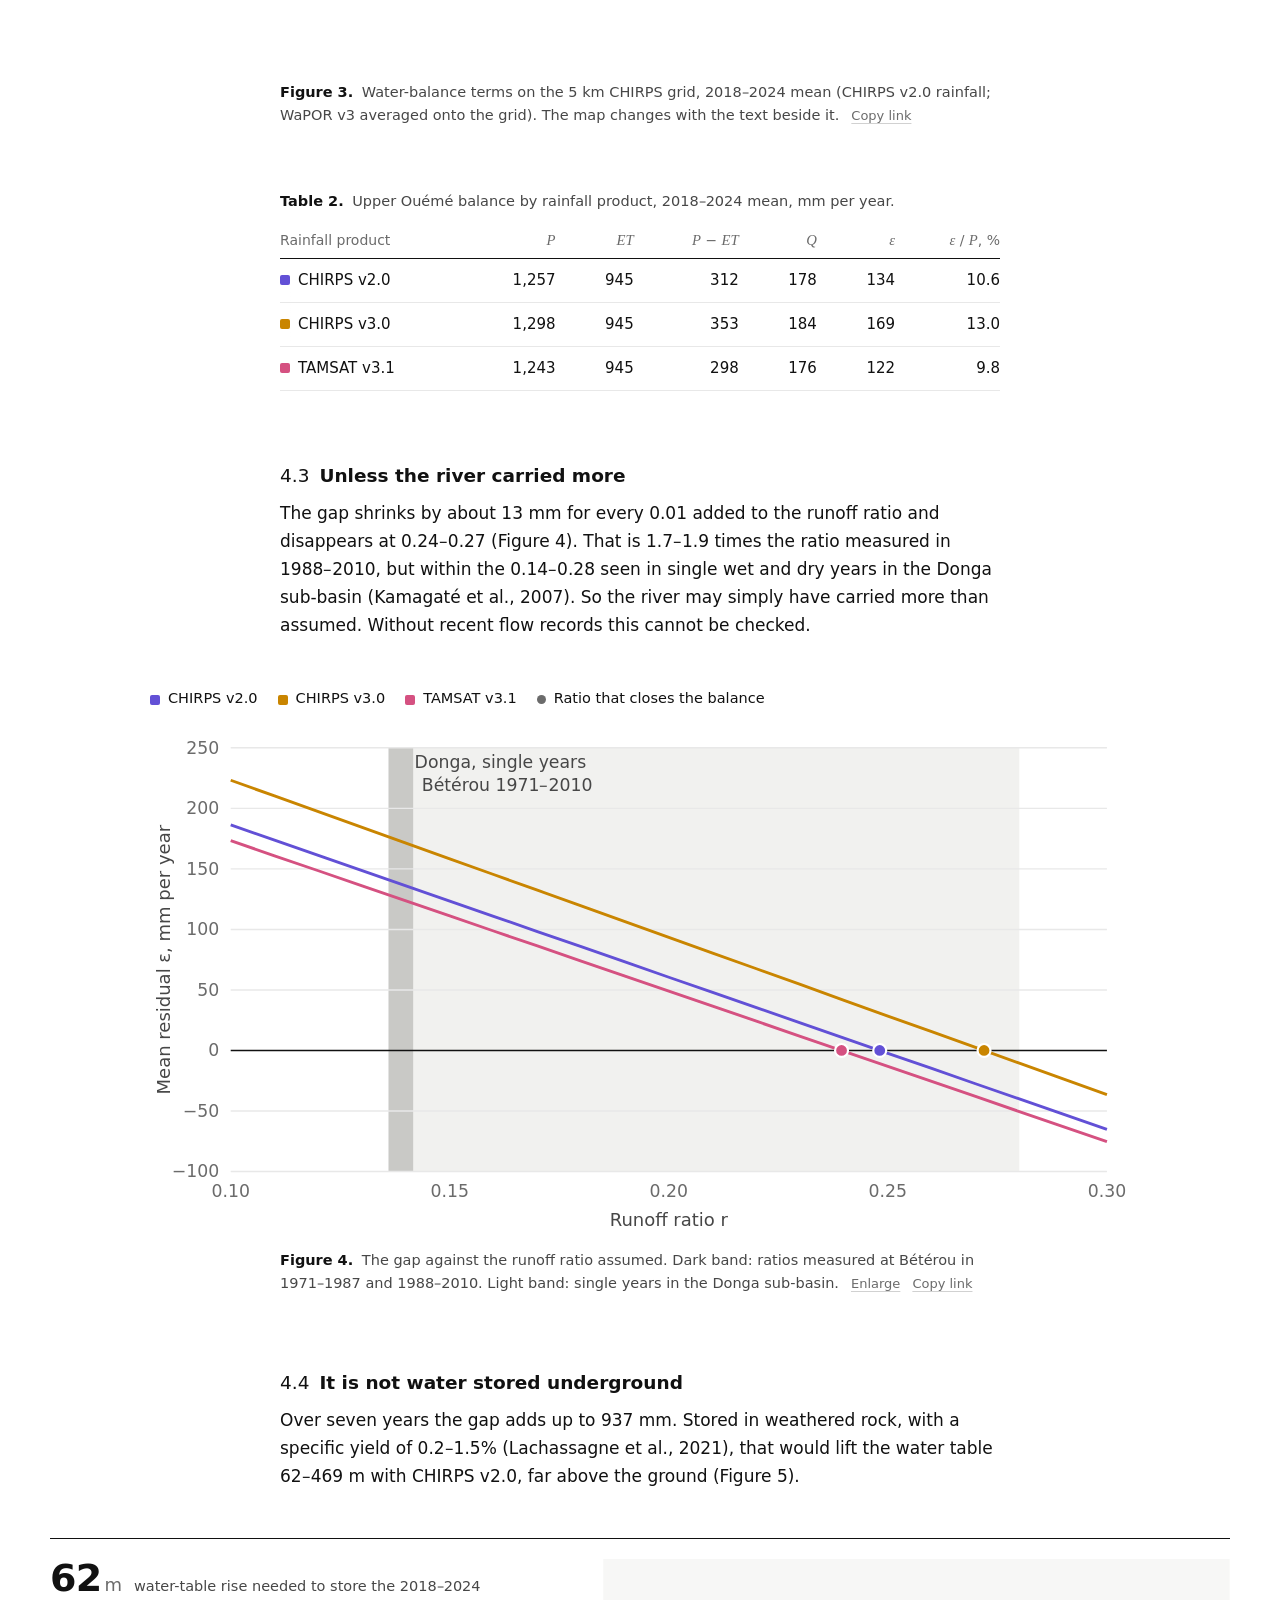
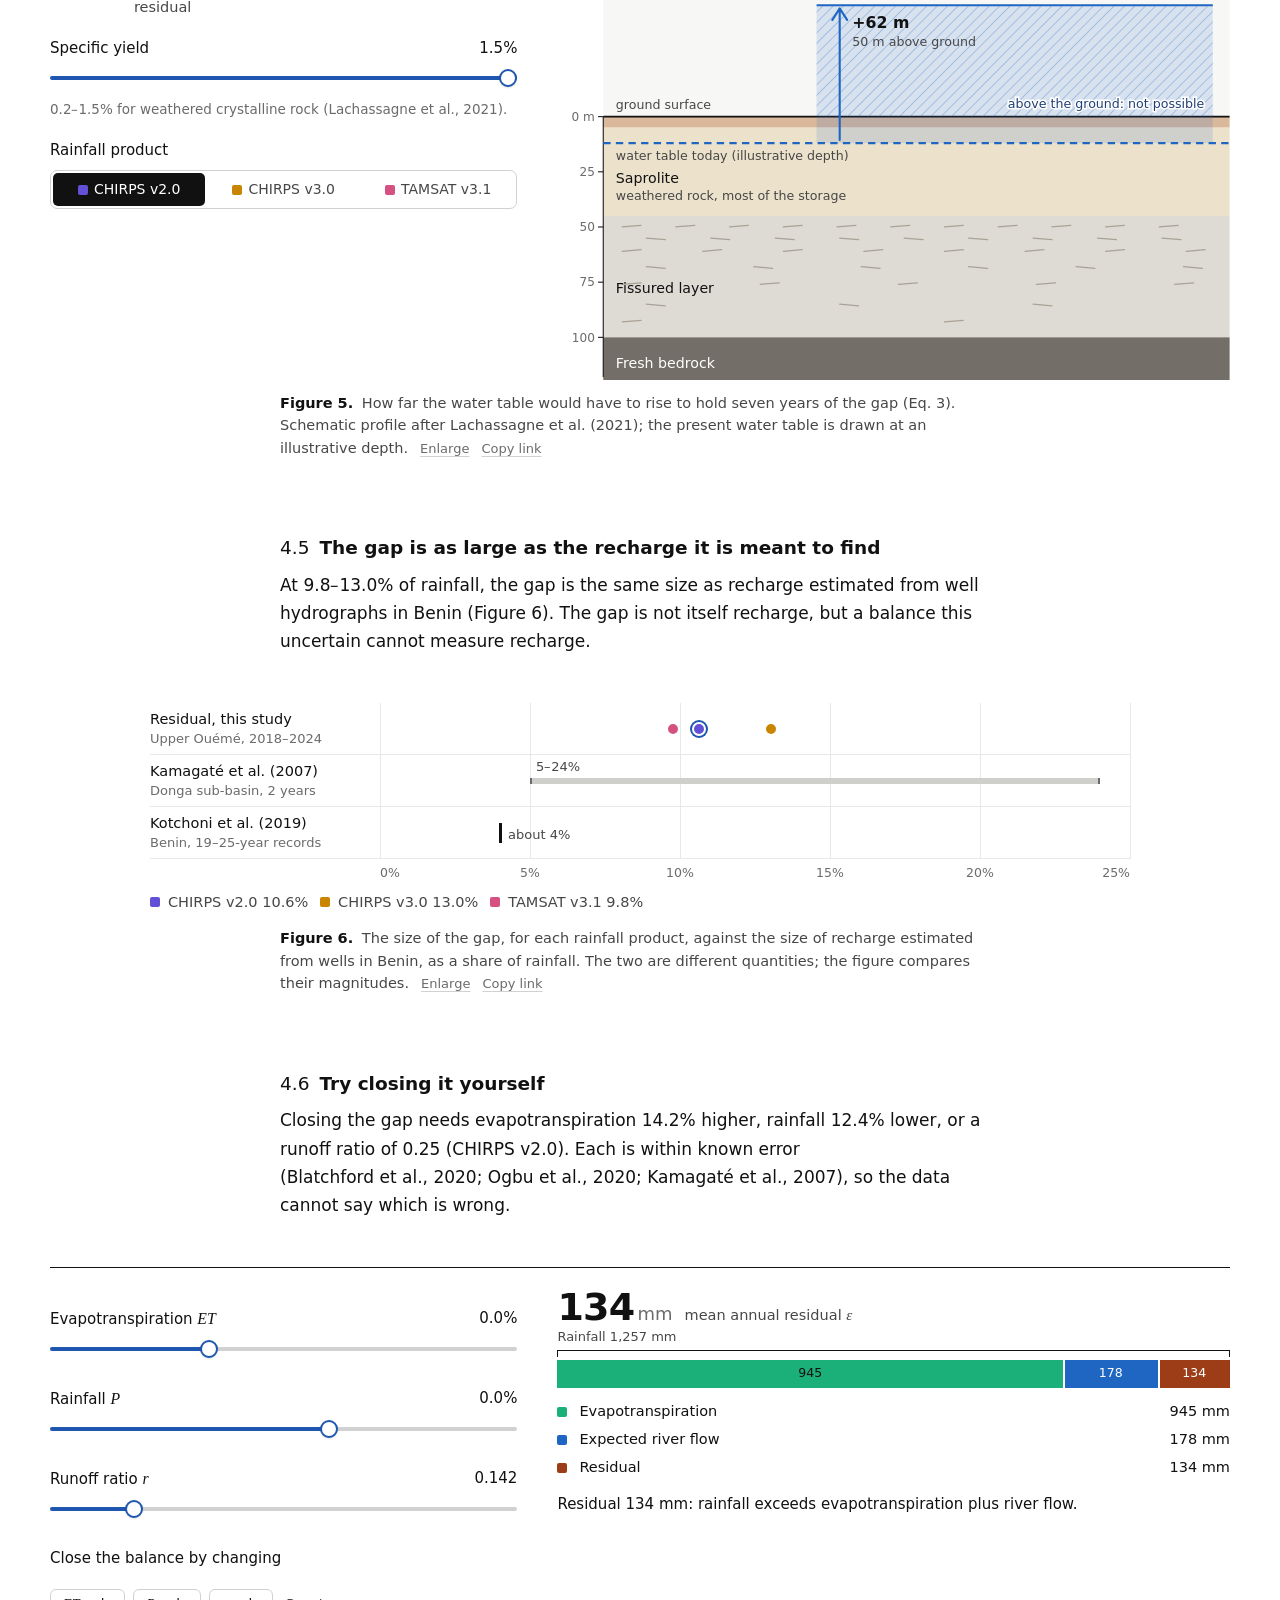
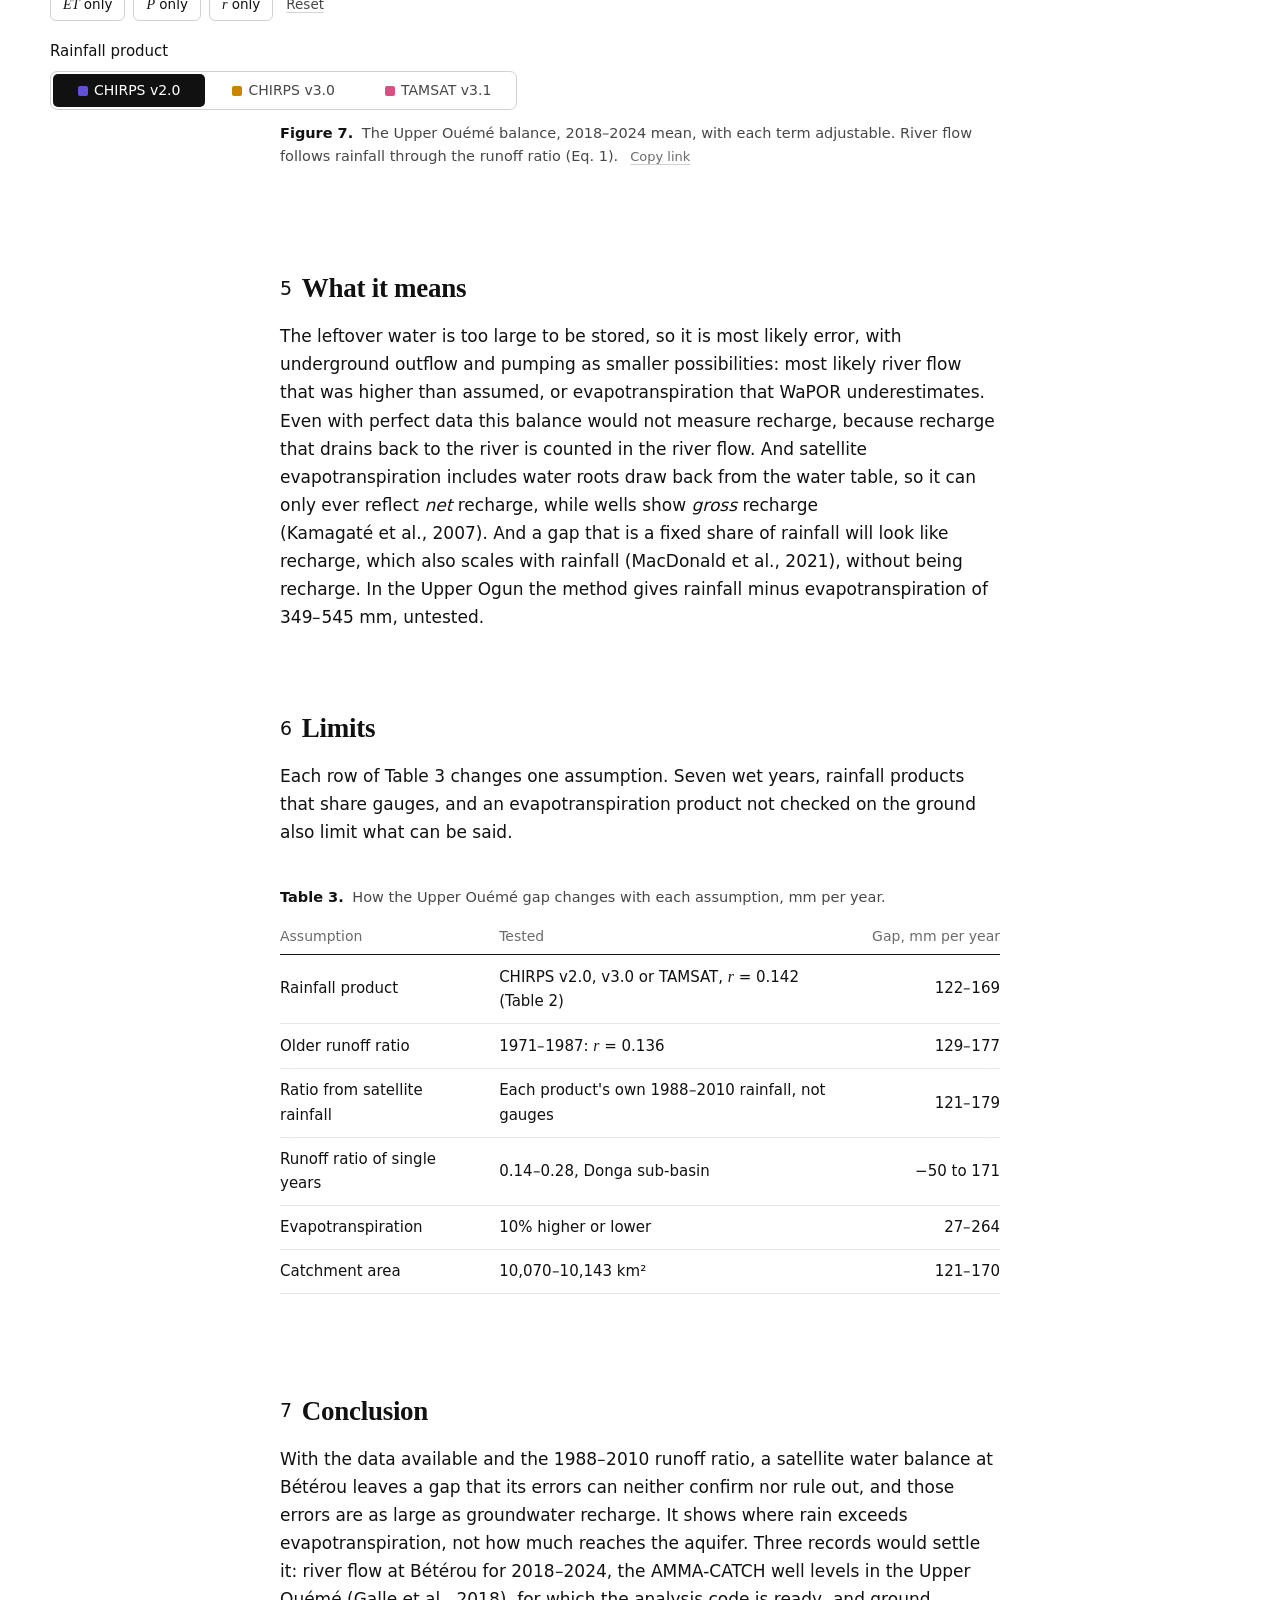
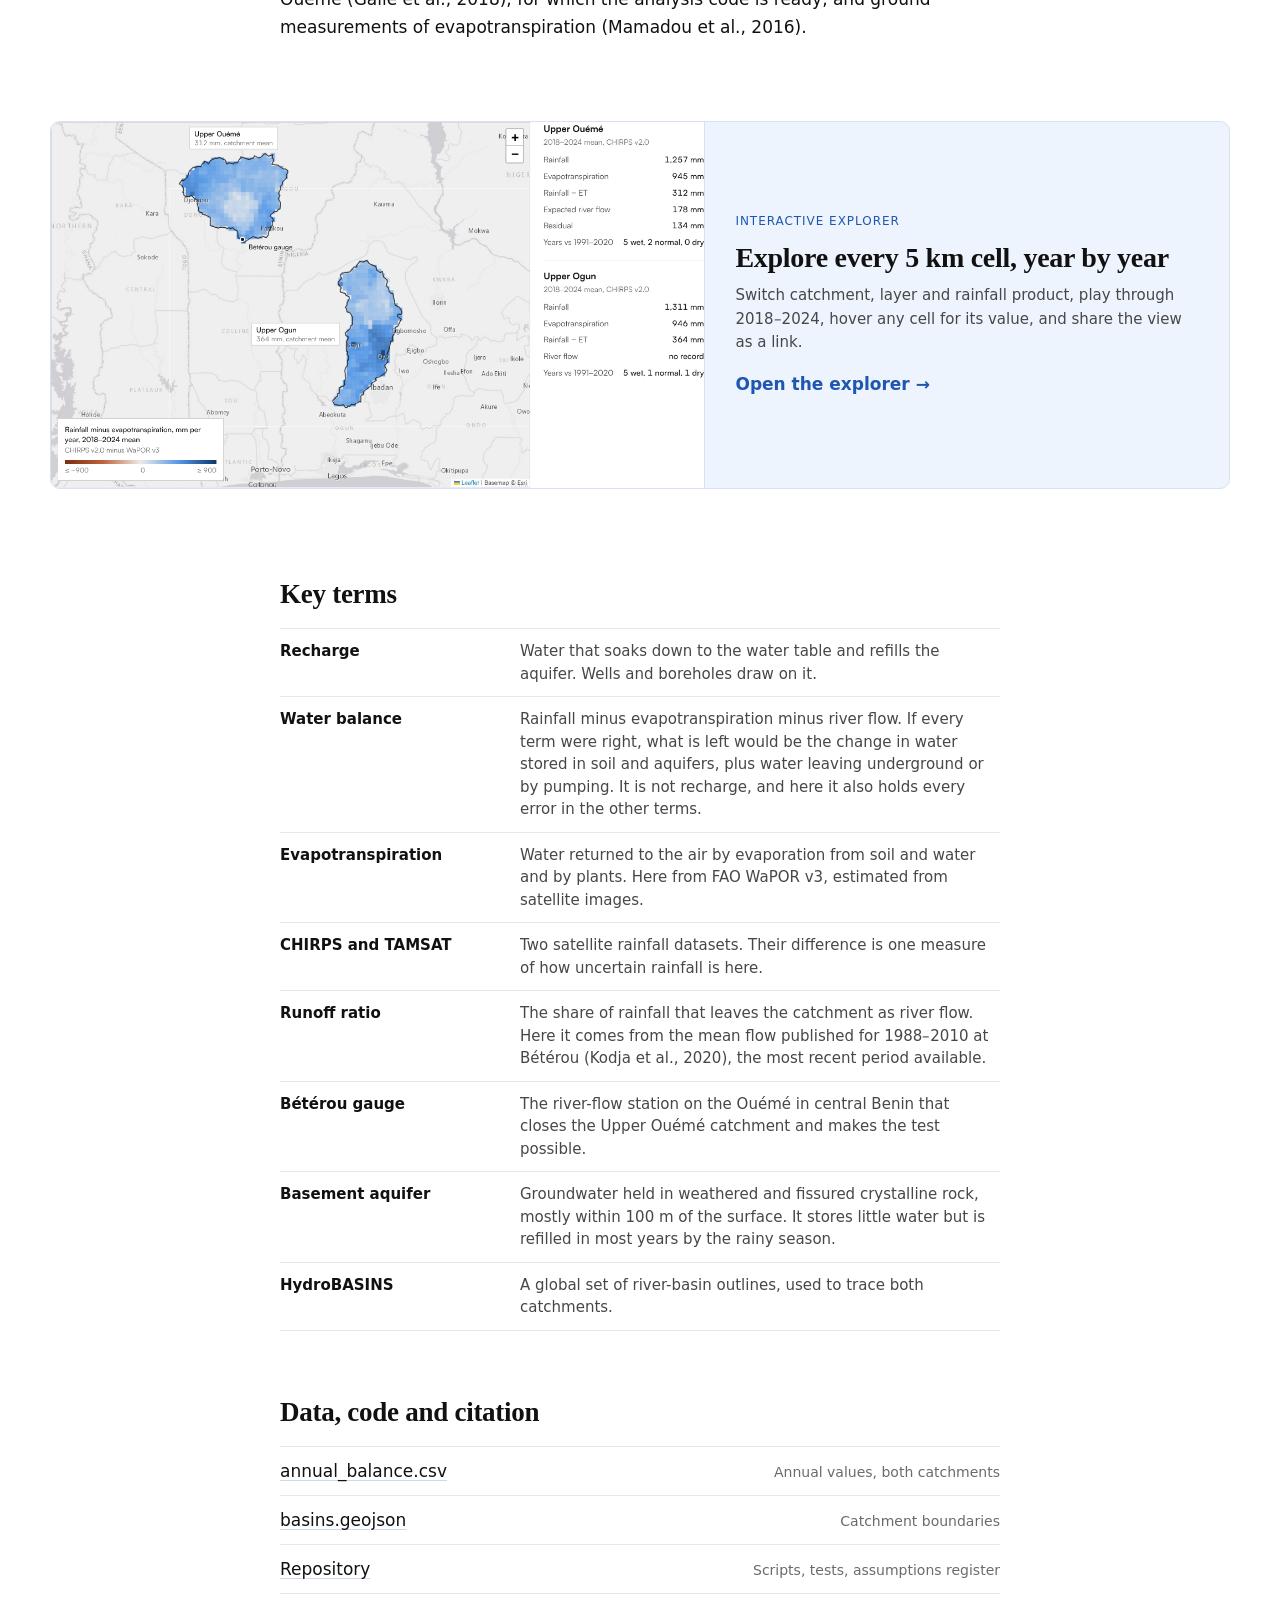
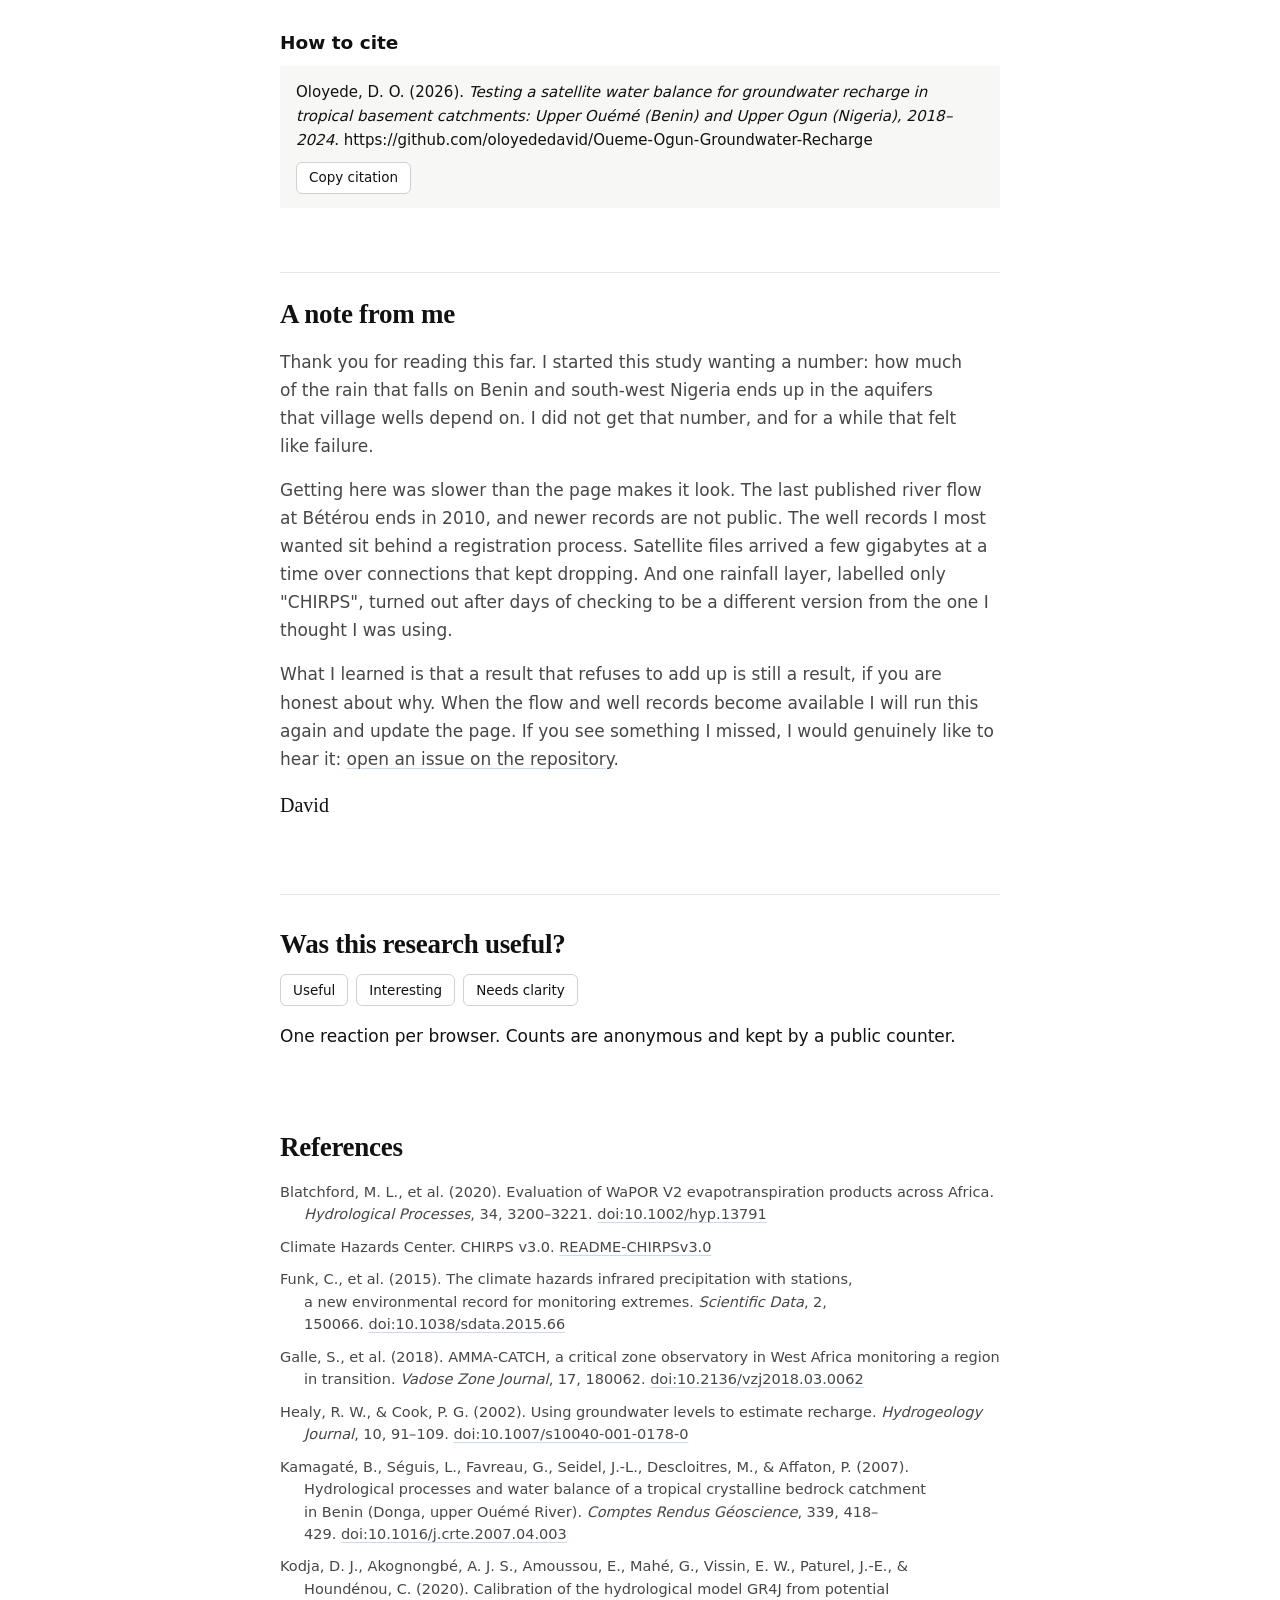
==== commit f372d11e: "Close to zero only if storage change, underground outflow and pumping are small" ====
--- a/docs/index.html
+++ b/docs/index.html
@@ -296,7 +296,7 @@
 
     <section id="discussion" data-reveal aria-labelledby="h-disc">
         <h2 id="h-disc"><span class="n">5</span>What it means</h2>
-        <p>The leftover water is too large to be stored, so it is most likely error, with underground outflow and pumping as other possibilities that the data cannot size: most likely river flow that was higher than assumed, or evapotranspiration that WaPOR underestimates. Even with perfect data this balance would not measure recharge, because recharge that drains back to the river is counted in the river flow. And satellite evapotranspiration includes water roots draw back from the water table, so it can only ever reflect <em>net</em> recharge, while wells show <em>gross</em> recharge <span class="cite">(Kamagaté et al., 2007)</span>. And a gap that is a fixed share of rainfall will look like recharge, which also scales with rainfall <span class="cite">(MacDonald et al., 2021)</span>, without being recharge. In the Upper Ogun the method gives rainfall minus evapotranspiration of <span class="num" data-v="gLeftRange">—</span> mm, untested.</p>
+        <p>The leftover water is too large to be stored, so it is most likely error, with underground outflow and pumping as smaller possibilities: most likely river flow that was higher than assumed, or evapotranspiration that WaPOR underestimates. Even with perfect data this balance would not measure recharge, because recharge that drains back to the river is counted in the river flow. And satellite evapotranspiration includes water roots draw back from the water table, so it can only ever reflect <em>net</em> recharge, while wells show <em>gross</em> recharge <span class="cite">(Kamagaté et al., 2007)</span>. And a gap that is a fixed share of rainfall will look like recharge, which also scales with rainfall <span class="cite">(MacDonald et al., 2021)</span>, without being recharge. In the Upper Ogun the method gives rainfall minus evapotranspiration of <span class="num" data-v="gLeftRange">—</span> mm, untested.</p>
     </section>
 
     <section id="limitations" data-reveal aria-labelledby="h-lim">
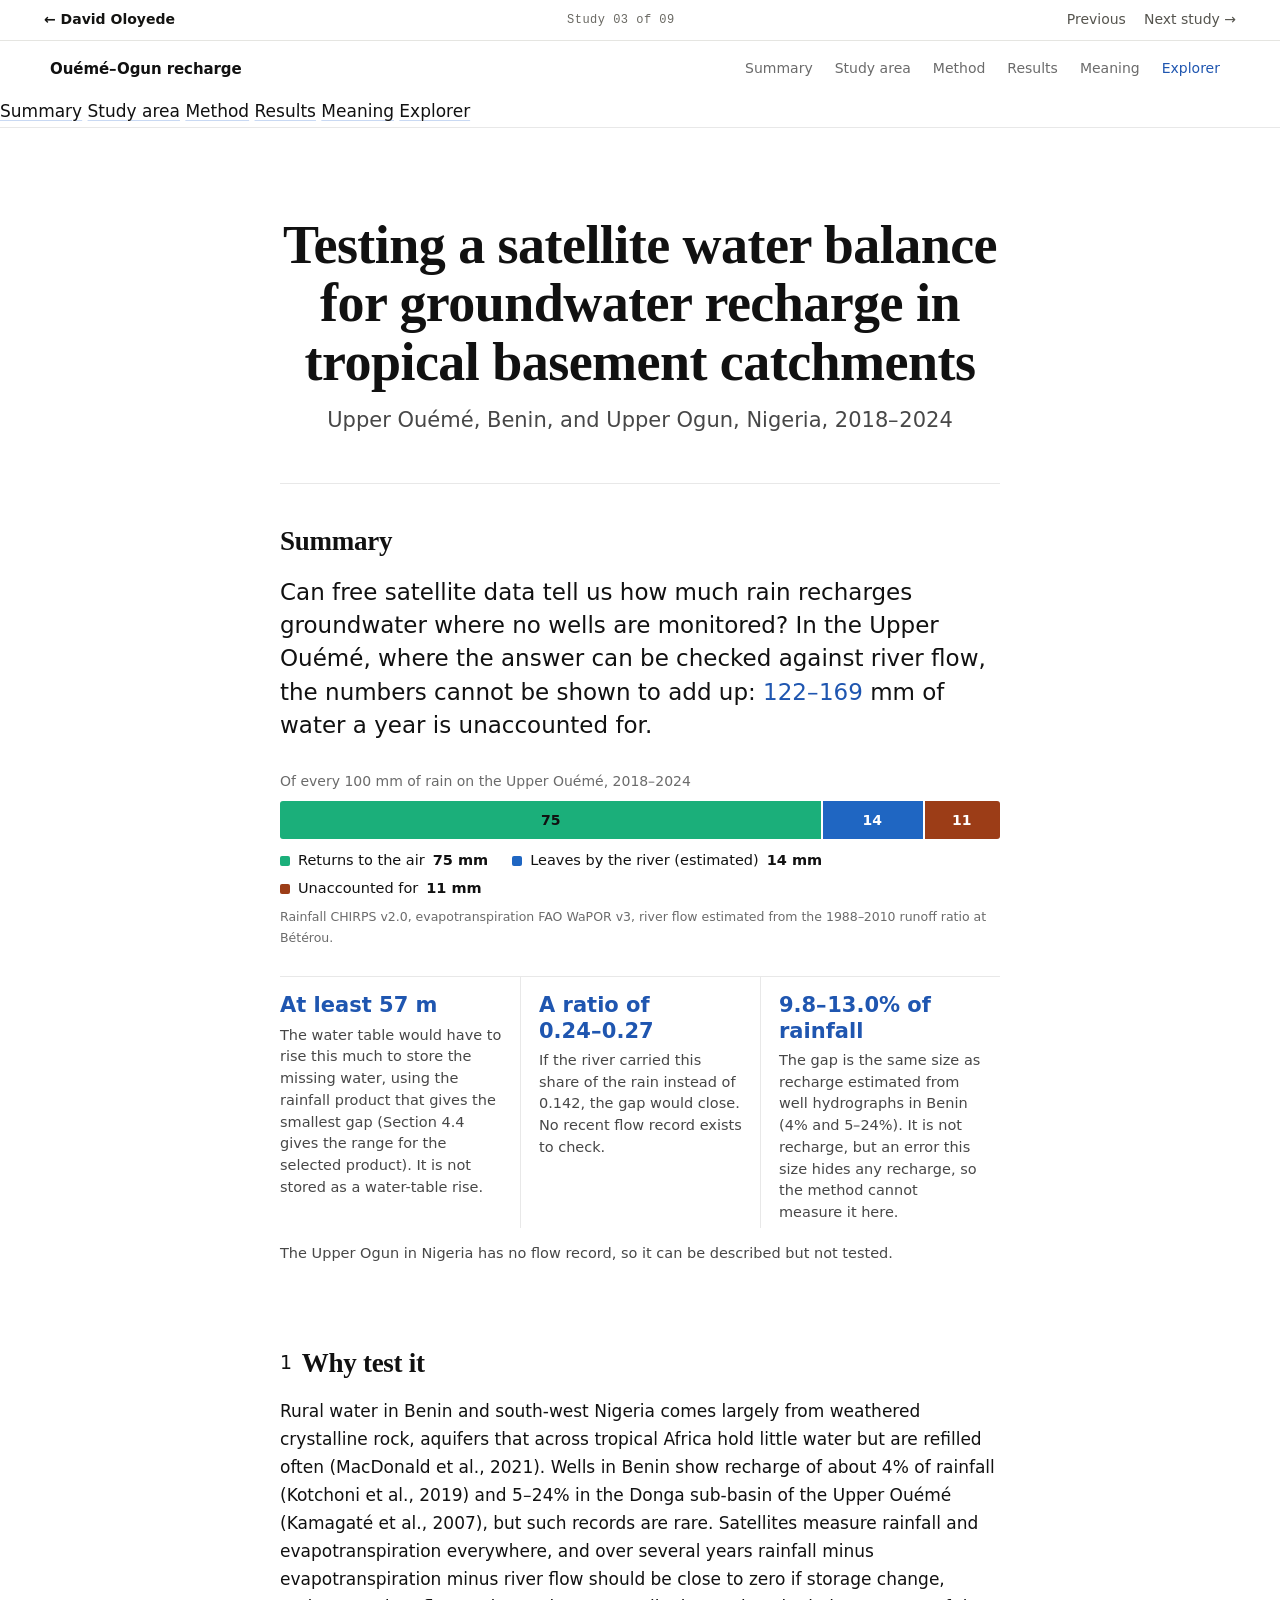
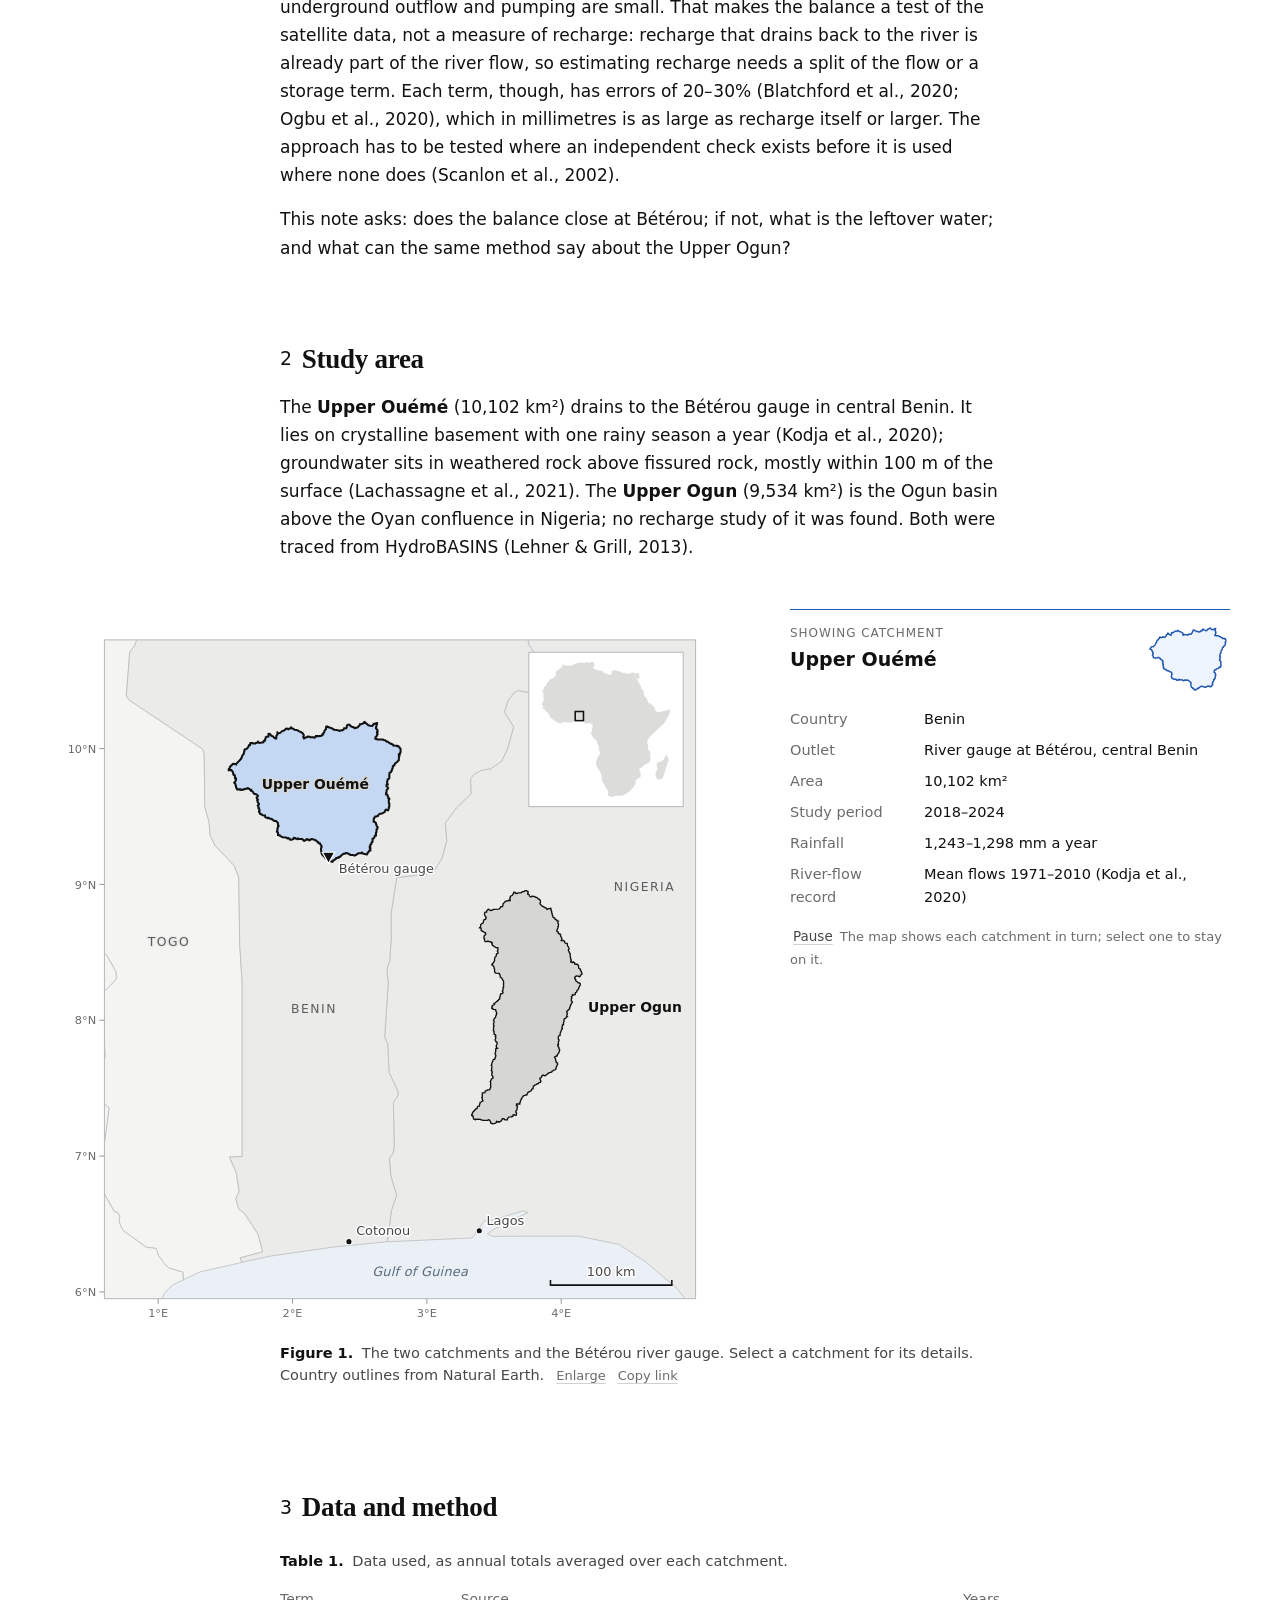
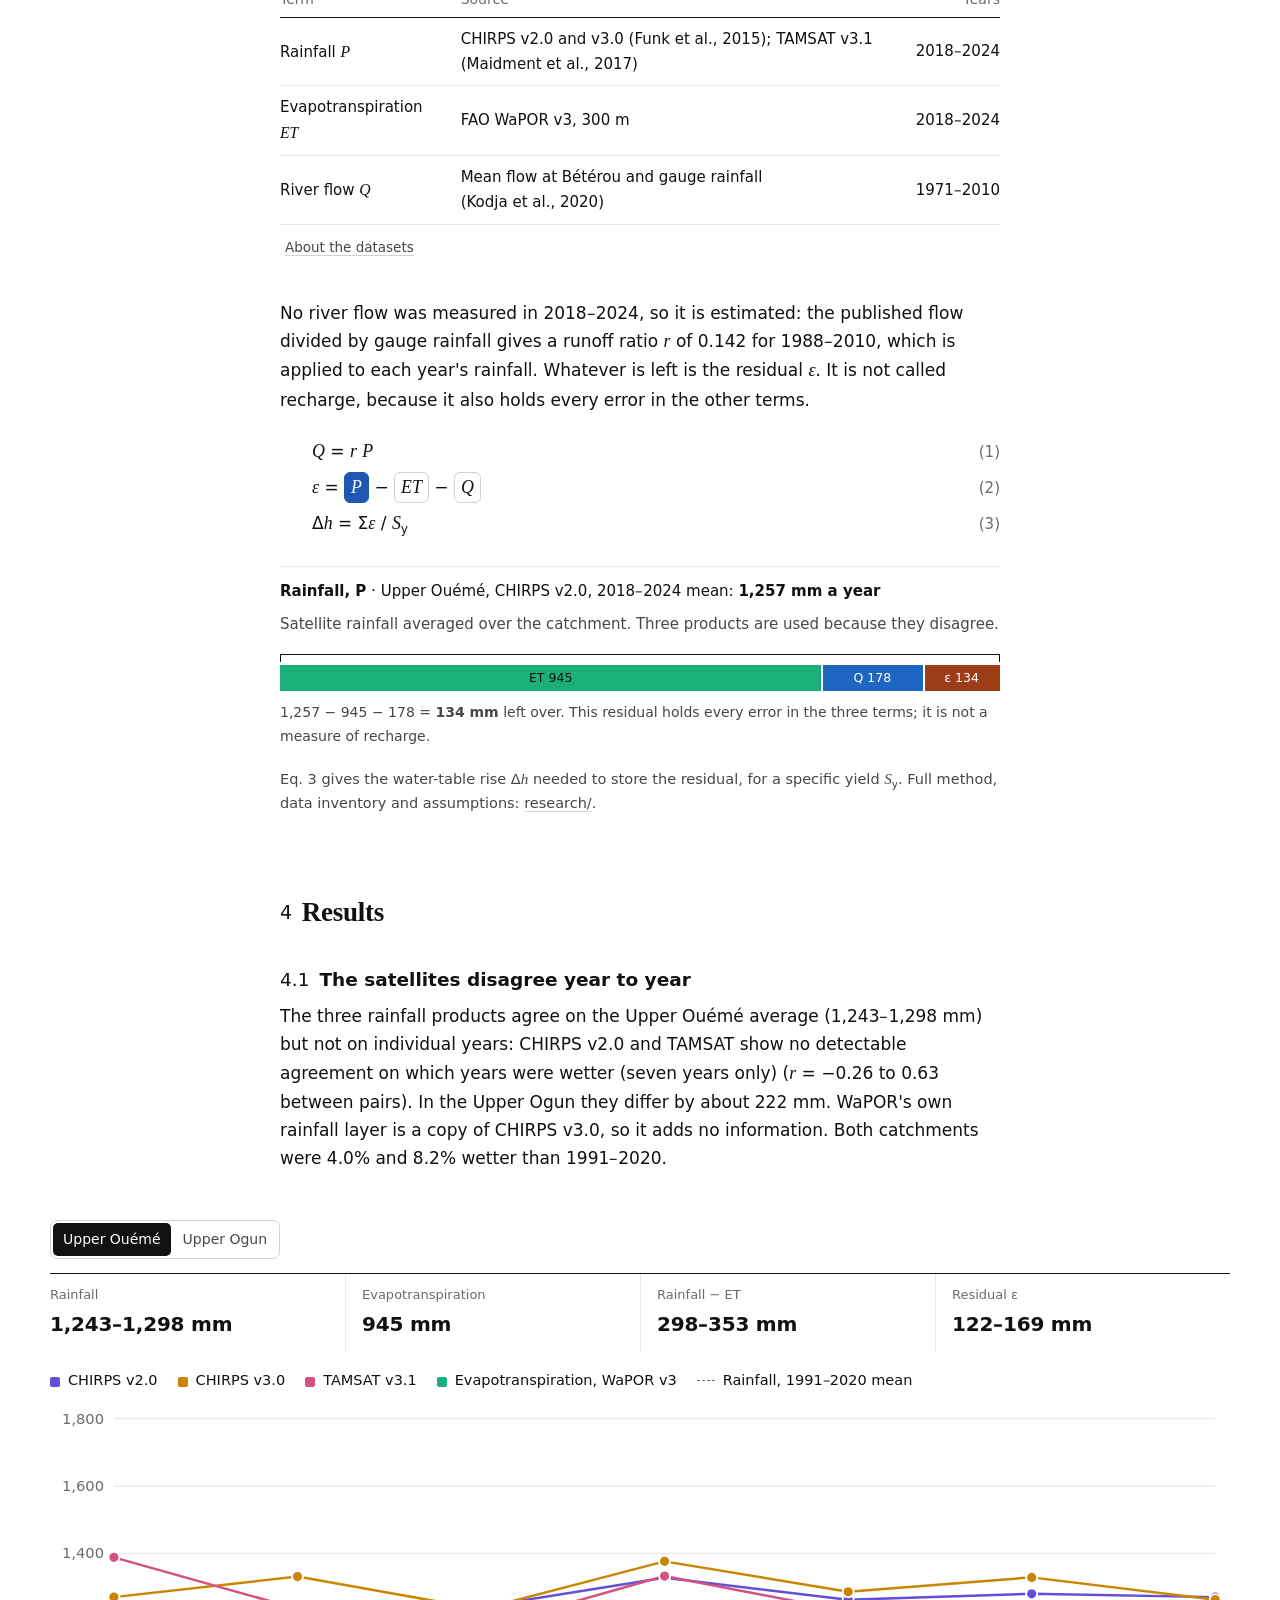
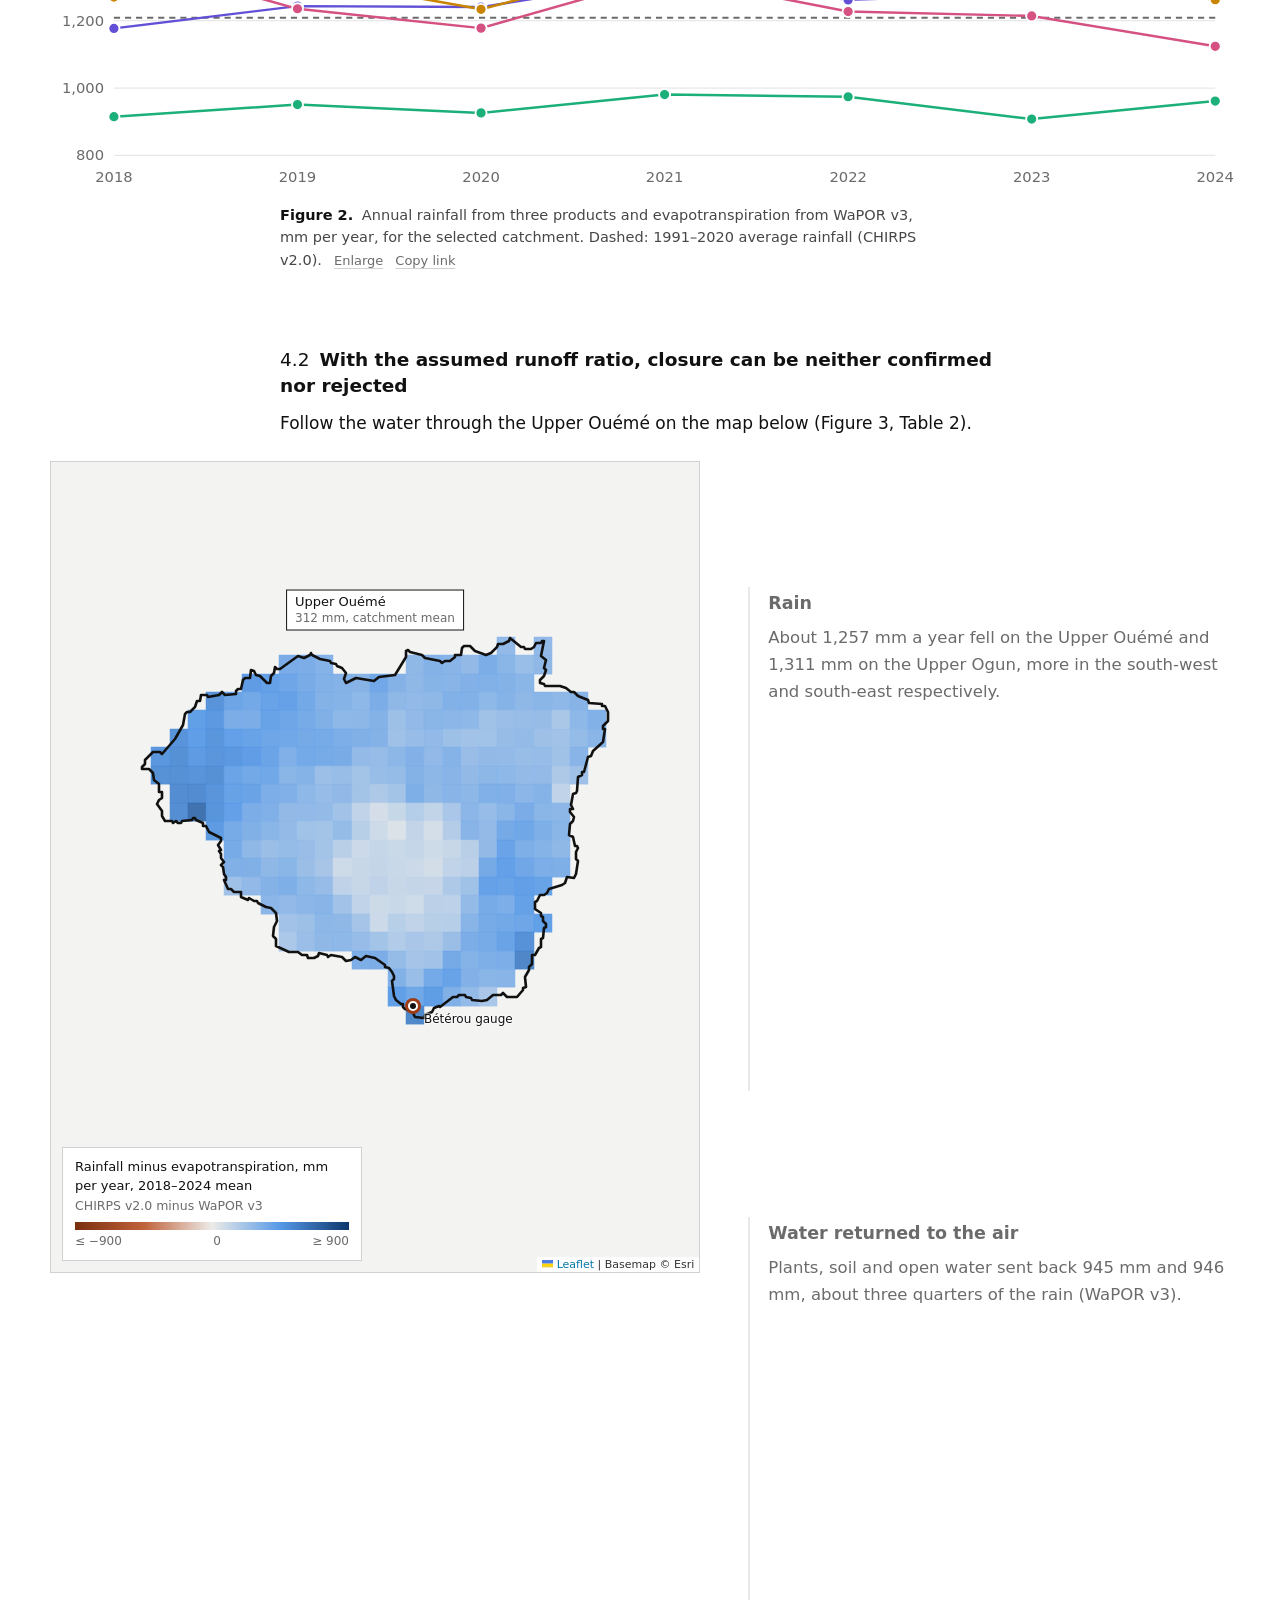
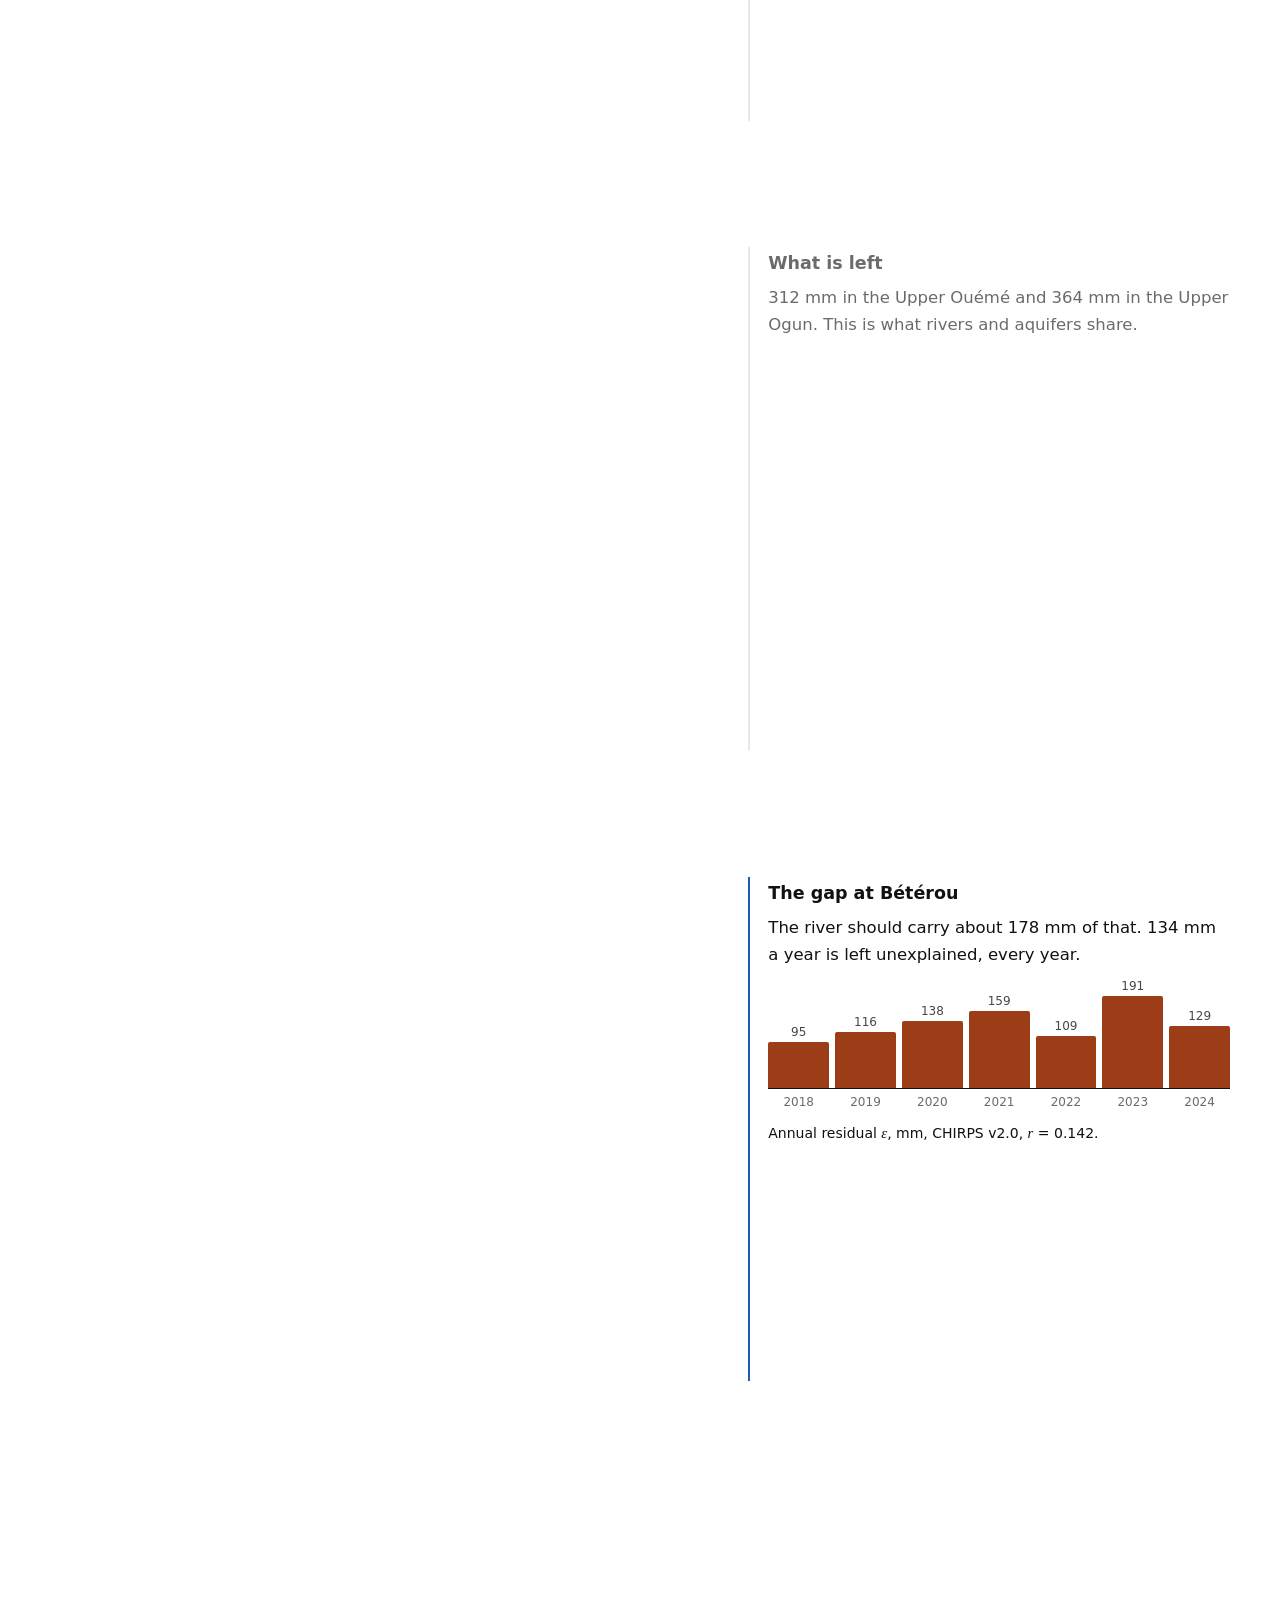
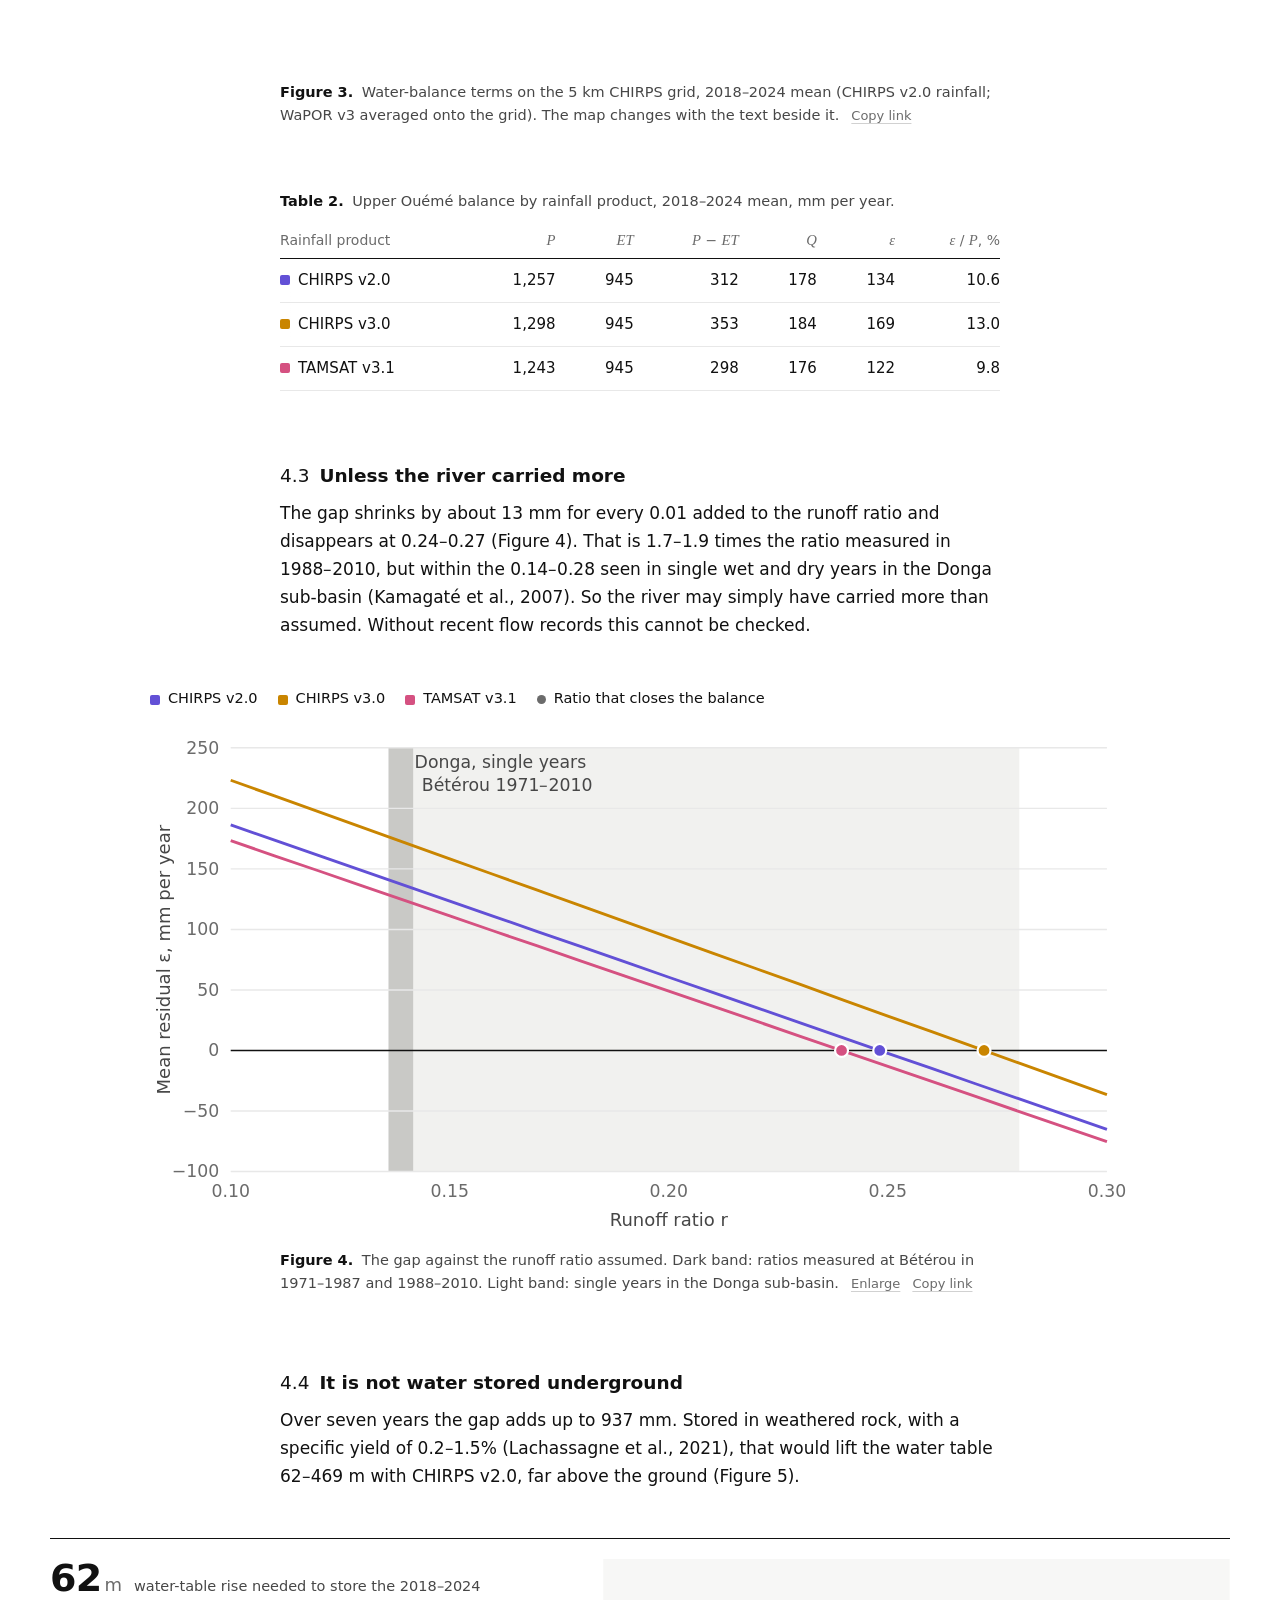
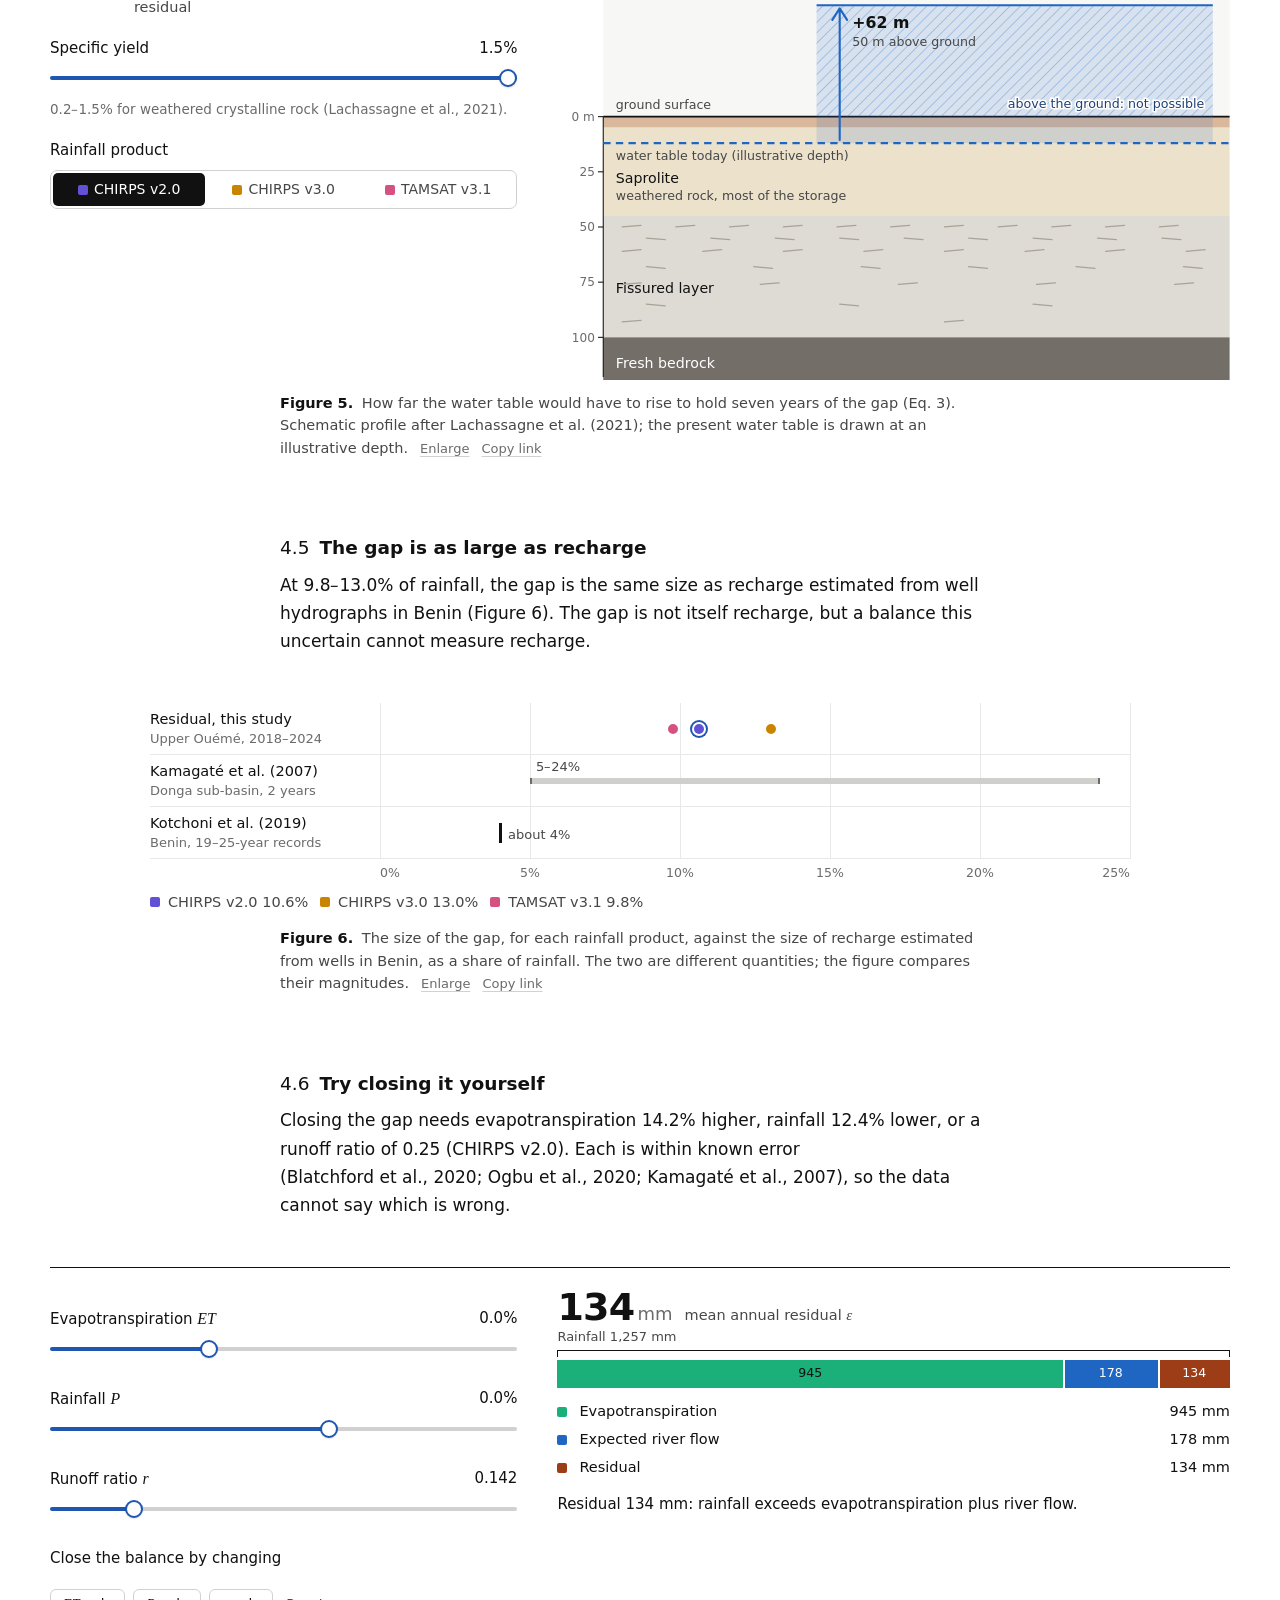
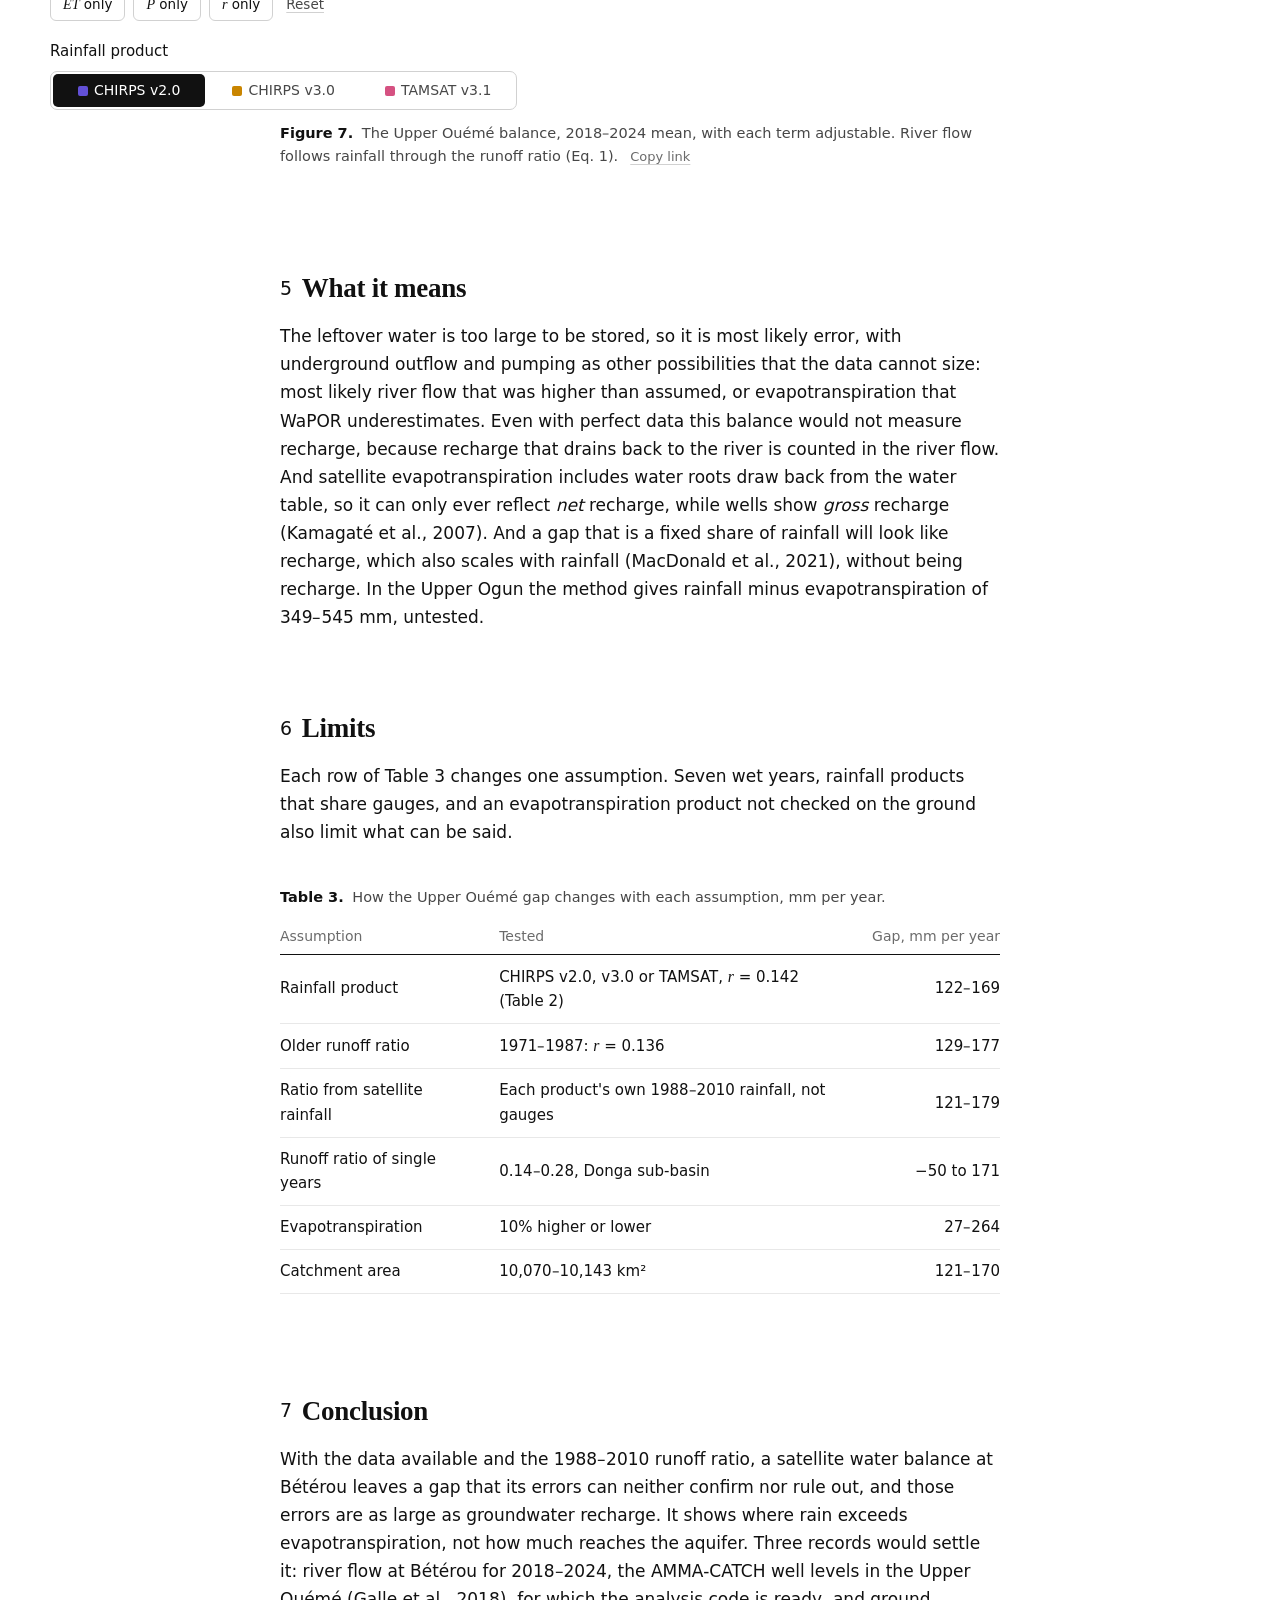
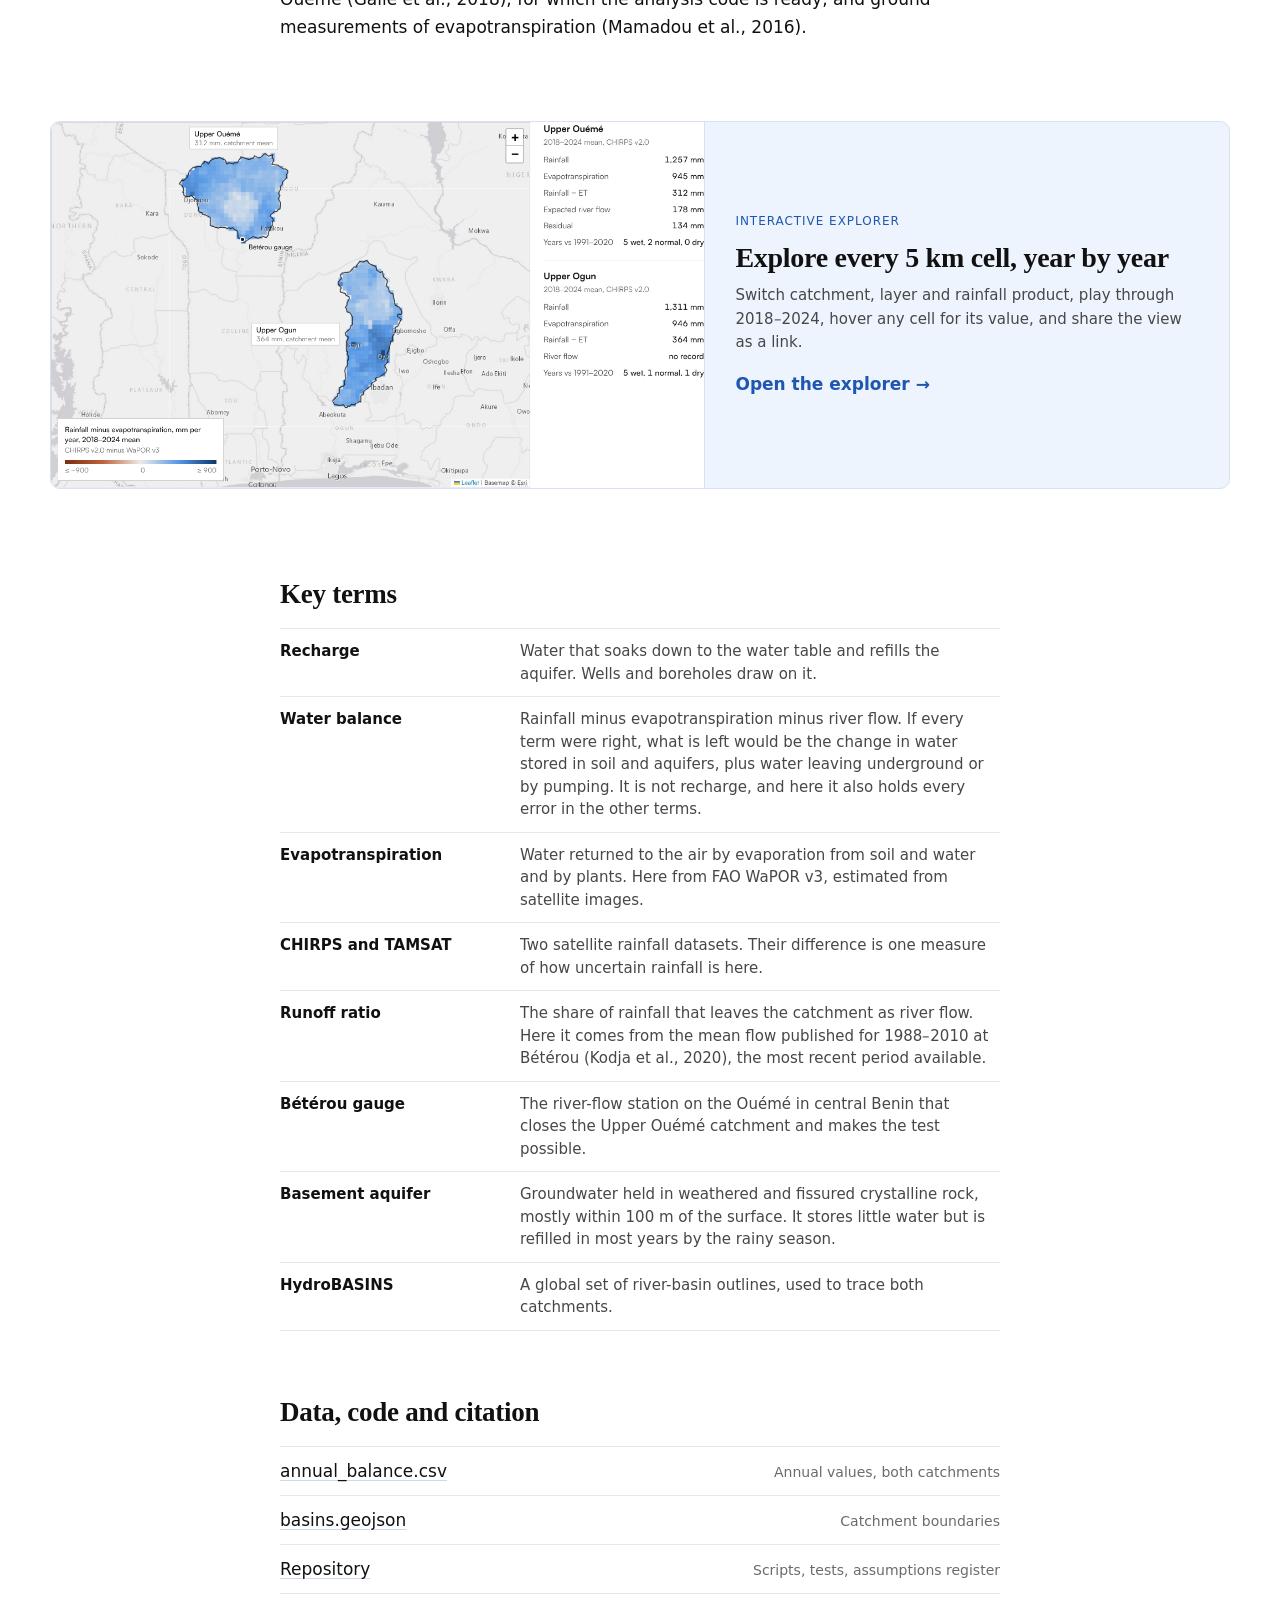
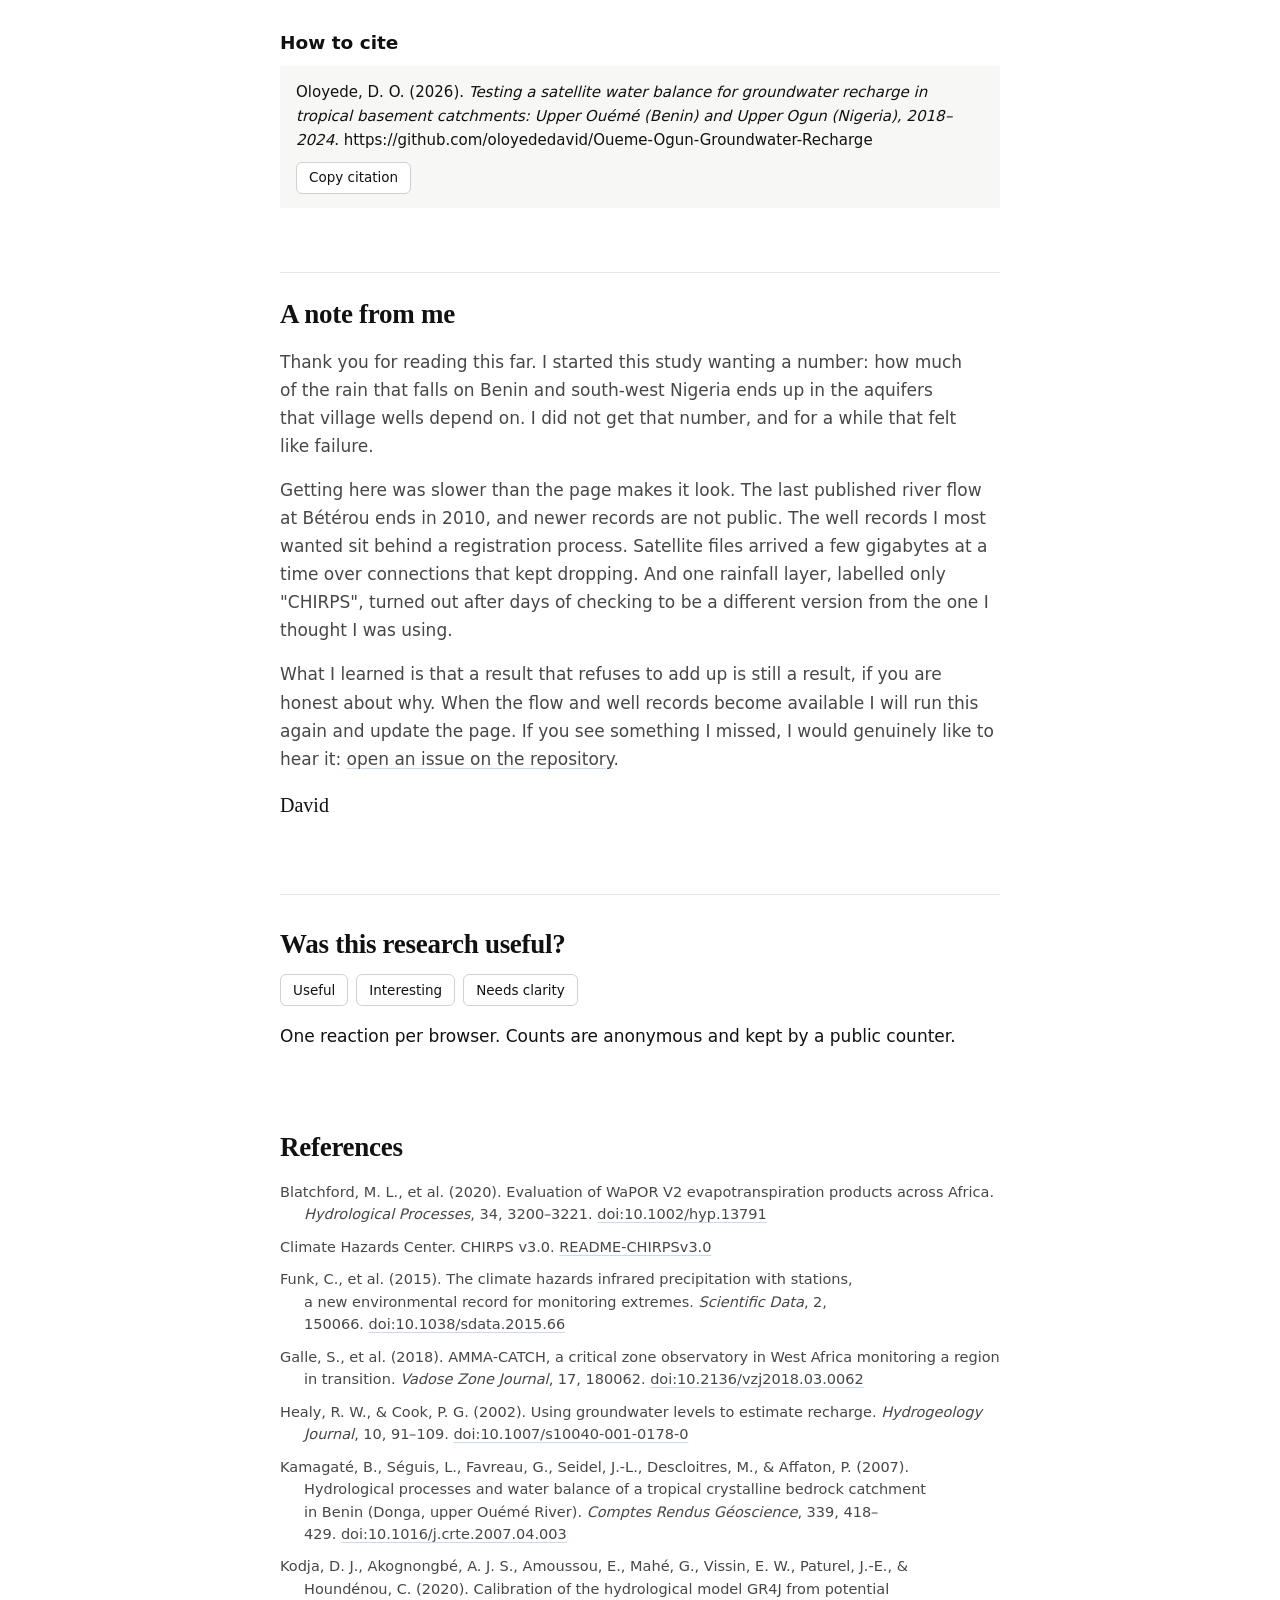
==== commit 098c4721: "Other studies: add projects 07 to 09" ====
--- a/docs/index.html
+++ b/docs/index.html
@@ -52,7 +52,7 @@
 .sn-back:hover{color:#141412}
 @media (max-width:620px){.sn-media{width:72px;height:72px}.sn-t span{display:none}.sn-pos{display:none}}
 @media (prefers-reduced-motion:reduce){.sn-media img,.sn-arrow{transition:none}}
-</style><nav class="sn-bar" aria-label="Portfolio"><div class="sn-in"><a class="sn-home" href="https://oloyededavid.github.io/geospatial-rs-portfolio/">← David Oloyede</a><span class="sn-pos">Study 03 of 06</span><span class="sn-pn"><a href="https://oloyededavid.github.io/Ogun-Catchment-Coast-Observatory/" title="Surface water from headwaters to lagoon: rainfall, soil moisture and flooding, 2019–2024">Previous</a><a href="https://oloyededavid.github.io/Groundwater-Storage-Gravimetry/" title="Water storage in the Lake Chad basin from GRACE and GRACE-FO, 2002–2026">Next study →</a></span></div></nav><!-- study-bar:end -->
+</style><nav class="sn-bar" aria-label="Portfolio"><div class="sn-in"><a class="sn-home" href="https://oloyededavid.github.io/geospatial-rs-portfolio/">← David Oloyede</a><span class="sn-pos">Study 03 of 09</span><span class="sn-pn"><a href="https://oloyededavid.github.io/Ogun-Catchment-Coast-Observatory/" title="Surface water from headwaters to lagoon: rainfall, soil moisture and flooding, 2019–2024">Previous</a><a href="https://oloyededavid.github.io/Groundwater-Storage-Gravimetry/" title="Water storage in the Lake Chad basin from GRACE and GRACE-FO, 2002–2026">Next study →</a></span></div></nav><!-- study-bar:end -->
 <nav class="skipnav" aria-label="Skip link"><a class="skip" href="#abstract">Skip to the summary</a></nav>
 
 <noscript><p style="max-width:720px;margin:12px auto;padding:10px 14px;border:1px solid #d9d9d5;border-radius:6px;background:#fff;color:#141412;font:400 14px/1.5 system-ui,sans-serif">Turn on JavaScript to see the maps, charts and the numbers that are read from the data files. The text is readable without it.</p></noscript>
@@ -161,7 +161,7 @@
     </figure>
 
     <section aria-labelledby="h-close">
-        <h3 id="h-close"><span class="n">4.2</span>With the assumed runoff ratio, the balance leaves a gap the errors cannot rule out</h3>
+        <h3 id="h-close"><span class="n">4.2</span>With the assumed runoff ratio, closure can be neither confirmed nor rejected</h3>
         <p>Follow the water through the Upper Ouémé on the map below (Figure 3, Table 2).</p>
     </section>
     <figure class="wide" id="fig-map" style="margin-top:8px">
@@ -243,7 +243,7 @@
     </figure>
 
     <section aria-labelledby="h-scale">
-        <h3 id="h-scale"><span class="n">4.5</span>The gap is as large as the recharge it is meant to find</h3>
+        <h3 id="h-scale"><span class="n">4.5</span>The gap is as large as recharge</h3>
         <p>At <span class="num" data-v="gapPctRange">—</span>% of rainfall, the gap is the same size as recharge estimated from well hydrographs in Benin (Figure 6). The gap is not itself recharge, but a balance this uncertain cannot measure recharge.</p>
     </section>
     <figure class="wide reveal" id="fig-recharge" data-source="Kotchoni et al. (2019); Kamagaté et al. (2007); residuals computed in scripts/03_analysis.py">
@@ -296,7 +296,7 @@
 
     <section id="discussion" data-reveal aria-labelledby="h-disc">
         <h2 id="h-disc"><span class="n">5</span>What it means</h2>
-        <p>The leftover water is too large to be stored, so it is most likely error, with underground outflow and pumping as smaller possibilities: most likely river flow that was higher than assumed, or evapotranspiration that WaPOR underestimates. Even with perfect data this balance would not measure recharge, because recharge that drains back to the river is counted in the river flow. And satellite evapotranspiration includes water roots draw back from the water table, so it can only ever reflect <em>net</em> recharge, while wells show <em>gross</em> recharge <span class="cite">(Kamagaté et al., 2007)</span>. And a gap that is a fixed share of rainfall will look like recharge, which also scales with rainfall <span class="cite">(MacDonald et al., 2021)</span>, without being recharge. In the Upper Ogun the method gives rainfall minus evapotranspiration of <span class="num" data-v="gLeftRange">—</span> mm, untested.</p>
+        <p>The leftover water is too large to be stored, so it is most likely error, with underground outflow and pumping as other possibilities that the data cannot size: most likely river flow that was higher than assumed, or evapotranspiration that WaPOR underestimates. Even with perfect data this balance would not measure recharge, because recharge that drains back to the river is counted in the river flow. And satellite evapotranspiration includes water roots draw back from the water table, so it can only ever reflect <em>net</em> recharge, while wells show <em>gross</em> recharge <span class="cite">(Kamagaté et al., 2007)</span>. And a gap that is a fixed share of rainfall will look like recharge, which also scales with rainfall <span class="cite">(MacDonald et al., 2021)</span>, without being recharge. In the Upper Ogun the method gives rainfall minus evapotranspiration of <span class="num" data-v="gLeftRange">—</span> mm, untested.</p>
     </section>
 
     <section id="limitations" data-reveal aria-labelledby="h-lim">
@@ -432,7 +432,7 @@
     <div class="inner">
         <p class="sig"><span>David Oloyede</span><span><a href="https://github.com/oloyededavid">github.com/oloyededavid</a></span><span>Last updated <time datetime="2026-11-11">11 November 2026</time></span><span class="views" id="views" hidden></span></p>
         <p>Code MIT, derived data CC BY 4.0. Source data keep their own terms: FAO WaPOR v3 (CC BY 4.0), CHIRPS (Climate Hazards Center, UC Santa Barbara), TAMSAT (University of Reading), HydroBASINS, Natural Earth. Basemap © Esri.</p>
-        <!-- study-others:start --><p class="others">Other studies: <a href="https://oloyededavid.github.io/Observational-Hydrology-Extremes/">Nigeria floods, drought and design rainfall</a> · <a href="https://oloyededavid.github.io/Ogun-Catchment-Coast-Observatory/">Ogun surface water</a> · <a href="https://oloyededavid.github.io/Groundwater-Storage-Gravimetry/">Lake Chad water storage</a> · <a href="https://oloyededavid.github.io/Lagos-Urban-Heat-Analytics/">Lagos urban heat</a> · <a href="https://oloyededavid.github.io/Coastal-Hydrogeology-Modeling/">Lekki–Epe groundwater</a></p><!-- study-others:end -->
+        <!-- study-others:start --><p class="others">Other studies: <a href="https://oloyededavid.github.io/Observational-Hydrology-Extremes/">Nigeria floods, drought and design rainfall</a> · <a href="https://oloyededavid.github.io/Ogun-Catchment-Coast-Observatory/">Ogun surface water</a> · <a href="https://oloyededavid.github.io/Groundwater-Storage-Gravimetry/">Lake Chad water storage</a> · <a href="https://oloyededavid.github.io/Lagos-Urban-Heat-Analytics/">Lagos urban heat</a> · <a href="https://oloyededavid.github.io/Coastal-Hydrogeology-Modeling/">Lekki–Epe groundwater</a> · <a href="https://oloyededavid.github.io/Mau-Forest-Land-Cover/">Mau Forest land cover</a> · <a href="https://oloyededavid.github.io/Mozambique-Health-Access/">Mozambique health access</a> · <a href="https://oloyededavid.github.io/Open-Geodata-Catalogue/">Open geodata catalogue</a></p><!-- study-others:end -->
     </div>
 </footer>
 
